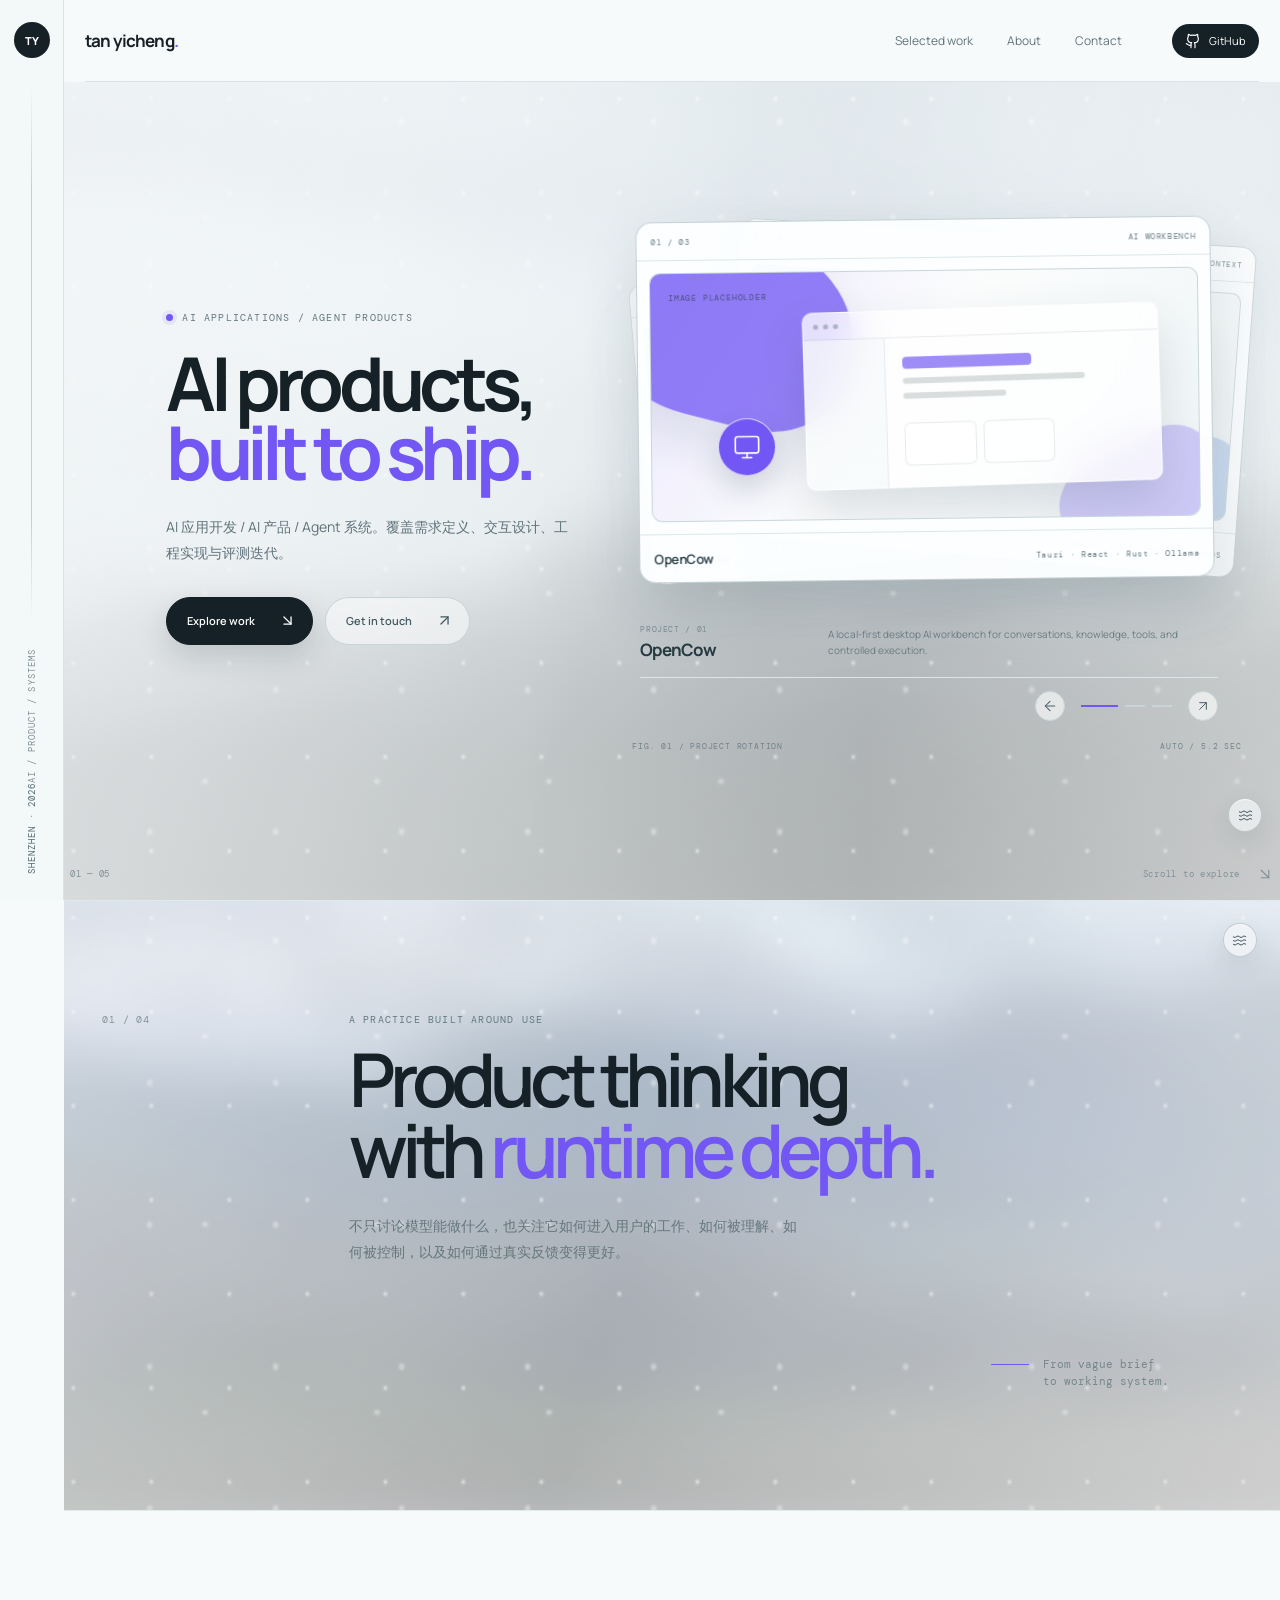
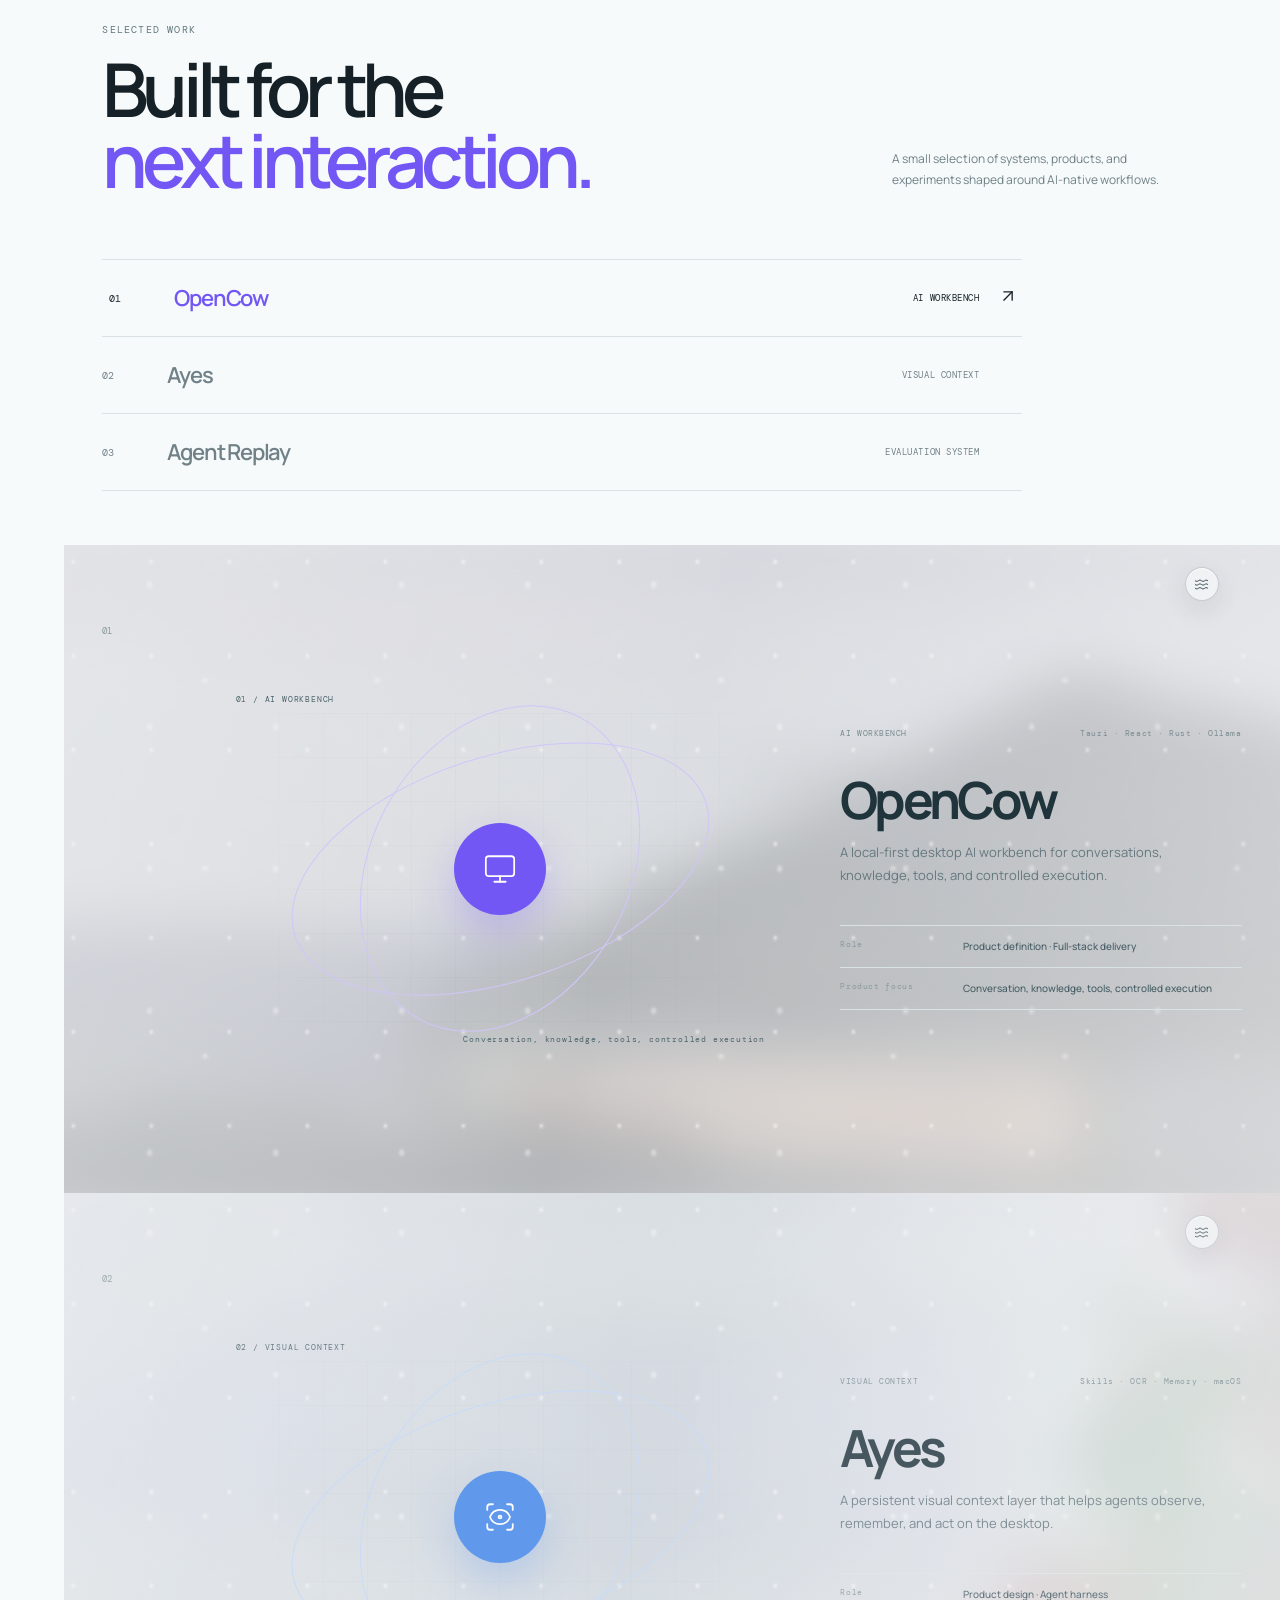
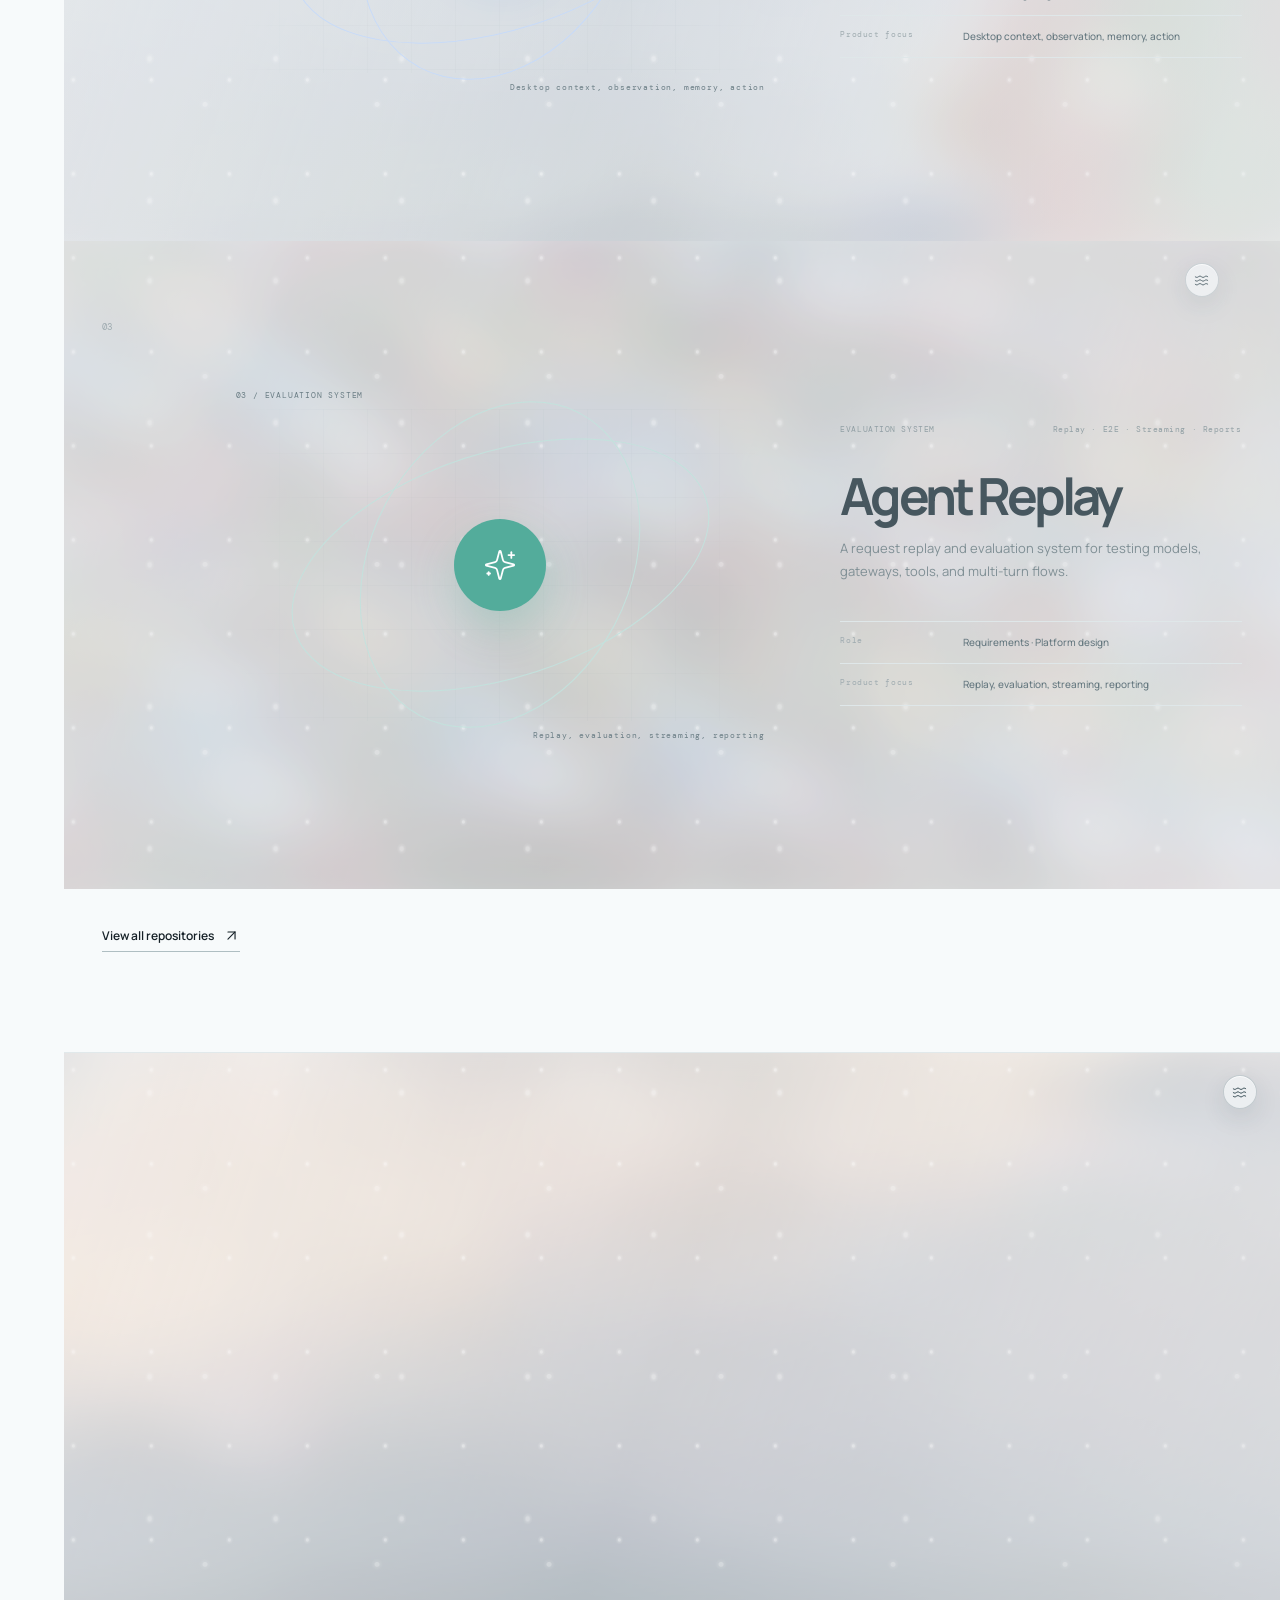
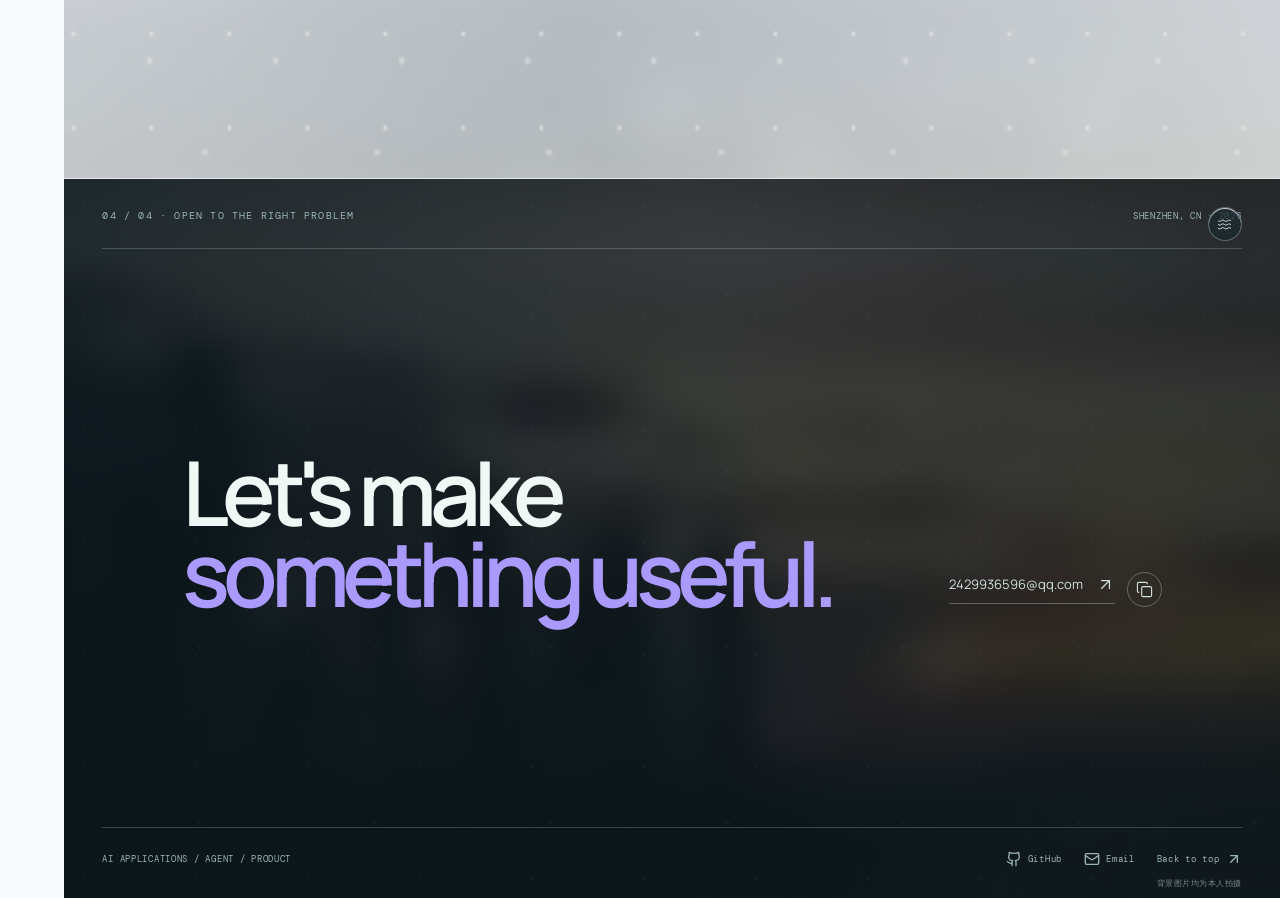
==== index.html @ 3af56044 "feat: add interactive photography scenes" ====
<!doctype html>
<html lang="zh-CN">
  <head>
    <meta charset="UTF-8" />
    <meta name="viewport" content="width=device-width, initial-scale=1.0" />
    <meta name="theme-color" content="#f6f9fb" />
    <meta
      name="description"
      content="谭懿铖的个人作品集，聚焦 AI 应用、Agent 产品与全栈落地。"
    />
    <link rel="icon" href="data:image/svg+xml,%3Csvg xmlns='http://www.w3.org/2000/svg' viewBox='0 0 64 64'%3E%3Crect width='64' height='64' rx='32' fill='%23152027'/%3E%3Ctext x='32' y='39' text-anchor='middle' font-family='Arial' font-size='22' font-weight='700' fill='white'%3ETY%3C/text%3E%3C/svg%3E" />
    <link rel="preload" as="image" href="/scenes/01-hero-preview.webp" type="image/webp" />
    <style>
      #preload-screen {
        position: fixed;
        z-index: 100;
        inset: 0;
        display: grid;
        place-items: center;
        overflow: hidden;
        color: #203139;
        background: #f7fafb;
        transition: opacity 520ms cubic-bezier(.32,.72,0,1), visibility 520ms;
      }
      #preload-screen.is-ready {
        opacity: 0;
        visibility: hidden;
        pointer-events: none;
      }
      .preload-mark {
        position: relative;
        z-index: 2;
        font: 600 12px -apple-system, BlinkMacSystemFont, "Segoe UI", sans-serif;
        letter-spacing: .08em;
      }
      .preload-mist {
        position: absolute;
        width: 140vw;
        height: 34vh;
        opacity: .58;
        filter: blur(28px);
        background: linear-gradient(90deg, transparent, #dfecef 38%, #e7e2f7 50%, #dfecef 62%, transparent);
        animation: preload-drift 1.4s cubic-bezier(.32,.72,0,1) infinite alternate;
      }
      @keyframes preload-drift {
        from { transform: translate3d(-12%, -10%, 0) rotate(-3deg); }
        to { transform: translate3d(12%, 10%, 0) rotate(3deg); }
      }
      @media (prefers-reduced-motion: reduce) {
        .preload-mist { animation: none; }
      }
    </style>
    <title>谭懿铖 · AI 应用 / Agent / Product</title>
    <script type="module" crossorigin src="/portfolio-assets/index-BPeFLNIw.js"></script>
    <link rel="stylesheet" crossorigin href="/portfolio-assets/index-C5Y8VvKB.css">
  </head>
  <body>
    <div id="preload-screen" aria-hidden="true">
      <div class="preload-mist"></div>
      <div class="preload-mark">TY / LOADING SCENE</div>
    </div>
    <div id="root"></div>
  </body>
</html>
---- portfolio-assets/index-C5Y8VvKB.css ----
:root{font-family:Manrope,-apple-system,BlinkMacSystemFont,Segoe UI,sans-serif;color:#152027;background:#f7fafb;font-synthesis:none;text-rendering:optimizeLegibility;--ink: #152027;--muted: #708087;--line: #d9e3e5;--accent: #7257f4;--cyan: #58c9d0;--rail: 64px;--max: 1880px}*{box-sizing:border-box}html{scroll-behavior:smooth}body{margin:0;min-width:320px;overflow-x:hidden;background:#f7fafb}button,a{font:inherit}a{color:inherit;text-decoration:none}button{border:0;cursor:pointer}@property --reveal-a{syntax: "<length>"; inherits: true; initial-value: 0px;}@property --reveal-b{syntax: "<length>"; inherits: true; initial-value: 0px;}@property --reveal-c{syntax: "<length>"; inherits: true; initial-value: 0px;}@property --wipe-angle-left{syntax: "<angle>"; inherits: true; initial-value: 0deg;}@property --wipe-angle-right{syntax: "<angle>"; inherits: true; initial-value: 0deg;}.scene-section{--pointer-x: 50%;--pointer-y: 50%;--reveal-a: 0px;--reveal-b: 0px;--reveal-c: 0px;--wipe-angle-left: 0deg;--wipe-angle-right: 0deg;position:relative;isolation:isolate}.scene-section.is-defogging{--reveal-a: clamp(220px, 22vw, 430px);--reveal-b: clamp(150px, 15vw, 300px);--reveal-c: clamp(92px, 10vw, 190px)}.scene-section>:not(.scene-backdrop):not(.scene-wiper-stage):not(.scene-wiper){z-index:2}.scene-backdrop{position:absolute;z-index:0;top:0;bottom:0;left:50%;width:calc(100vw - var(--rail));overflow:hidden;pointer-events:none;transform:translate(-50%);background:#eef3f4}.scene-photo{position:absolute;top:-2%;right:-2%;bottom:-2%;left:-2%;width:104%;height:104%;object-fit:cover;object-position:var(--scene-position)}.scene-photo-preview{opacity:.96;filter:blur(25px) saturate(.5) brightness(1.07);transform:scale(1.075);background:var(--scene-preview) var(--scene-position) / cover no-repeat}.scene-photo-clear.scene-wipe-mask{opacity:0;filter:saturate(.92) contrast(.98);transform:scale(1.018);mask-image:radial-gradient(ellipse var(--reveal-a) var(--reveal-b) at calc(var(--pointer-x) - 34px) calc(var(--pointer-y) + 11px),#000 0 38%,rgba(0,0,0,.82) 58%,transparent 100%),radial-gradient(ellipse var(--reveal-b) var(--reveal-c) at calc(var(--pointer-x) + 112px) calc(var(--pointer-y) - 42px),#000 0 29%,rgba(0,0,0,.68) 53%,transparent 100%),radial-gradient(ellipse var(--reveal-c) var(--reveal-b) at calc(var(--pointer-x) - 136px) calc(var(--pointer-y) + 56px),#000 0 24%,rgba(0,0,0,.56) 48%,transparent 100%),radial-gradient(ellipse var(--reveal-c) var(--reveal-c) at calc(var(--pointer-x) + 176px) calc(var(--pointer-y) + 82px),rgba(0,0,0,.72) 0 18%,transparent 78%);-webkit-mask-image:radial-gradient(ellipse var(--reveal-a) var(--reveal-b) at calc(var(--pointer-x) - 34px) calc(var(--pointer-y) + 11px),#000 0 38%,rgba(0,0,0,.82) 58%,transparent 100%),radial-gradient(ellipse var(--reveal-b) var(--reveal-c) at calc(var(--pointer-x) + 112px) calc(var(--pointer-y) - 42px),#000 0 29%,rgba(0,0,0,.68) 53%,transparent 100%),radial-gradient(ellipse var(--reveal-c) var(--reveal-b) at calc(var(--pointer-x) - 136px) calc(var(--pointer-y) + 56px),#000 0 24%,rgba(0,0,0,.56) 48%,transparent 100%),radial-gradient(ellipse var(--reveal-c) var(--reveal-c) at calc(var(--pointer-x) + 176px) calc(var(--pointer-y) + 82px),rgba(0,0,0,.72) 0 18%,transparent 78%);transition:opacity .7s cubic-bezier(.32,.72,0,1),--reveal-a 1.55s cubic-bezier(.32,.72,0,1),--reveal-b 1.7s cubic-bezier(.32,.72,0,1),--reveal-c 1.3s cubic-bezier(.32,.72,0,1)}.is-scene-loaded .scene-photo-clear{opacity:1}.is-wiping .scene-photo-clear.scene-wipe-mask{mask-image:conic-gradient(from 270deg at 49.5% 102%,#000 0deg var(--wipe-angle-left),transparent var(--wipe-angle-left) 360deg),conic-gradient(from 0deg at 50.5% 102%,#000 0deg var(--wipe-angle-right),transparent var(--wipe-angle-right) 360deg),radial-gradient(ellipse var(--reveal-a) var(--reveal-b) at calc(var(--pointer-x) - 34px) calc(var(--pointer-y) + 11px),#000 0 38%,transparent 100%);-webkit-mask-image:conic-gradient(from 270deg at 49.5% 102%,#000 0deg var(--wipe-angle-left),transparent var(--wipe-angle-left) 360deg),conic-gradient(from 0deg at 50.5% 102%,#000 0deg var(--wipe-angle-right),transparent var(--wipe-angle-right) 360deg),radial-gradient(ellipse var(--reveal-a) var(--reveal-b) at calc(var(--pointer-x) - 34px) calc(var(--pointer-y) + 11px),#000 0 38%,transparent 100%)}.scene-mist{position:absolute;top:0;right:0;bottom:0;left:0;opacity:.82;background:radial-gradient(ellipse at 12% 18%,rgba(255,255,255,.66) 0 1px,rgba(255,255,255,.24) 2px,transparent 4px),radial-gradient(ellipse at 68% 28%,rgba(255,255,255,.52) 0 1.5px,rgba(255,255,255,.18) 3px,transparent 5px),radial-gradient(ellipse at 82% 72%,rgba(255,255,255,.48) 0 2px,rgba(255,255,255,.14) 3px,transparent 6px),linear-gradient(108deg,#f7fafbc2,#e0ebee8c 48%,#f9fbfcc7);background-size:78px 94px,126px 142px,172px 188px,auto;transition:opacity 1.2s cubic-bezier(.32,.72,0,1)}.scene-legibility{position:absolute;top:0;right:0;bottom:0;left:0;opacity:.72;background:#f7fafb80;transition:opacity 1.1s cubic-bezier(.32,.72,0,1)}.scene-focus-hero .scene-legibility{background:linear-gradient(90deg,#f7fafbf5,#f7fafbd4 38%,#f7fafb7a 66%,#f7fafb94)}.scene-focus-right .scene-legibility{background:linear-gradient(90deg,#f7fafb8f,#f7fafb7a 46%,#f7fafbd1)}.scene-color .scene-legibility{background:#f7fafbad}.scene-warm .scene-legibility{background:#f7f8f9ab}.scene-dark:not(.contact-section) .scene-legibility{background:#f7fafbb5}.scene-loading-line{position:absolute;right:0;bottom:0;left:0;height:2px;opacity:.68;background:linear-gradient(90deg,transparent,rgba(114,87,244,.82),transparent);transform:translate(-100%);animation:scene-loading 1.7s cubic-bezier(.32,.72,0,1) infinite;transition:opacity .35s}.is-scene-loaded .scene-loading-line{opacity:0;animation-play-state:paused}@keyframes scene-loading{to{transform:translate(100%)}}.scene-wiper-stage{position:absolute;z-index:4;top:0;bottom:0;left:50%;width:calc(100vw - var(--rail));overflow:hidden;pointer-events:none;transform:translate(-50%)}.scene-wiper-blade{position:absolute;bottom:clamp(14px,3vh,34px);left:50%;width:min(48vw,920px);opacity:0;visibility:hidden;will-change:transform,opacity}.scene-wiper-blade img{display:block;width:100%;height:auto;pointer-events:none;filter:drop-shadow(0 8px 7px rgba(17,29,34,.28))}.scene-wiper-left{transform:translate(-100%);transform-origin:98.5% 50%}.scene-wiper-right{transform-origin:1.5% 50%}.scene-wiper-right img{transform:scaleX(-1)}.scene-wiper{position:absolute;z-index:5;right:clamp(14px,1.8vw,30px);bottom:clamp(14px,1.8vw,28px);display:grid;place-items:center;width:34px;height:34px;padding:0;color:#31474f;border:1px solid rgba(102,125,132,.32);border-radius:50%;background:#f7fafbad;box-shadow:inset 0 1px #ffffffbd,0 9px 24px #243b431a;-webkit-backdrop-filter:blur(15px);backdrop-filter:blur(15px);transition:color .28s cubic-bezier(.32,.72,0,1),background .28s cubic-bezier(.32,.72,0,1),transform .28s cubic-bezier(.32,.72,0,1),opacity .28s}.scene-wiper:hover{color:#fff;background:#203139;transform:translateY(-2px)}.scene-wiper:active{transform:translateY(0) scale(.96)}.scene-wiper:focus-visible{outline:2px solid var(--accent);outline-offset:3px}.scene-wiper:disabled{cursor:default;opacity:.48}.scene-wiper:disabled:hover{color:#31474f;background:#f7fafbad;transform:none}.is-cleared{--reveal-a: 120vw;--reveal-b: 120vw;--reveal-c: 120vw}.is-cleared .scene-photo-preview{opacity:0}.is-cleared .scene-photo-clear{opacity:1;mask-image:none;-webkit-mask-image:none}.is-cleared .scene-mist{opacity:0}.is-cleared .scene-legibility{opacity:.44}.hero-section.is-cleared .scene-legibility{opacity:.59}.project-detail.is-cleared .scene-legibility{opacity:.54}.hero-section .scene-wiper{right:18px;bottom:68px}.statement-section .scene-wiper,.project-detail .scene-wiper,.capabilities-section .scene-wiper{top:22px;bottom:auto}.site-shell{position:relative;z-index:1;min-height:100vh;padding-left:var(--rail)}.side-rail{position:fixed;z-index:20;inset:0 auto 0 0;width:var(--rail);display:flex;align-items:center;flex-direction:column;padding:22px 0 26px;color:#284149;border-right:1px solid rgba(205,219,222,.75);background:#f1f7f8b8;-webkit-backdrop-filter:blur(24px);backdrop-filter:blur(24px)}.monogram{display:grid;place-items:center;width:36px;height:36px;color:#fff;font-size:11px;font-weight:800;border-radius:50%;background:var(--ink)}.rail-line{width:1px;flex:1;margin:28px 0;background:linear-gradient(to bottom,transparent,#bed0d3 20%,#bed0d3 80%,transparent)}.rail-label,.rail-bottom{font-family:DM Mono,monospace;font-size:9px;letter-spacing:.12em;writing-mode:vertical-rl;transform:rotate(180deg);color:#819196}.rail-bottom{color:#526a72}.top-nav{position:relative;z-index:2;width:min(calc(100% - 42px),var(--max));height:82px;margin:0 auto;display:flex;align-items:center;justify-content:space-between;gap:24px;border-bottom:1px solid var(--line)}.wordmark{font-size:17px;font-weight:700;letter-spacing:-.05em}.wordmark span{color:var(--accent)}.nav-links{display:flex;align-items:center;gap:34px;margin-left:auto;margin-right:26px;font-size:12px;color:#62747b}.nav-links a{transition:color .2s ease}.nav-links a:hover{color:var(--ink)}.nav-actions{display:flex;align-items:center;gap:14px}.nav-github{display:inline-flex;align-items:center;gap:8px;padding:9px 13px;color:#fff;font-size:11px;border-radius:999px;background:var(--ink);transition:transform .2s ease,background .2s ease}.nav-github:hover{transform:translateY(-2px);background:#25424b}.menu-toggle{display:none;place-items:center;width:36px;height:36px;color:var(--ink);background:transparent}.section-pad{width:100%;max-width:none;margin:0 auto;padding-right:clamp(21px,3vw,58px);padding-left:clamp(21px,3vw,58px)}.hero-section{position:relative;min-height:calc(100dvh - 82px);display:grid;grid-template-columns:minmax(0,.88fr) minmax(520px,1.12fr);align-items:center;gap:clamp(34px,4vw,78px);padding-top:42px;padding-bottom:68px}.hero-copy{padding-left:clamp(20px,5vw,92px)}.eyebrow,.section-kicker{display:flex;align-items:center;gap:9px;margin:0;color:#63787f;font:10px DM Mono,monospace;letter-spacing:.12em}.eyebrow span{display:block;width:7px;height:7px;border-radius:50%;background:var(--accent);box-shadow:0 0 0 4px #7257f41a}h1,h2,h3,p{margin-top:0}.hero-copy h1{max-width:760px;margin:25px 0 28px;color:var(--ink);font-size:clamp(54px,5.8vw,98px);line-height:.92;letter-spacing:-.078em;font-weight:700}h1 em,h2 em{color:var(--accent);font-style:normal}.hero-description{max-width:480px;color:#60737b;font-size:14px;line-height:1.85}.hero-actions{display:flex;align-items:center;flex-wrap:wrap;gap:12px;margin-top:31px}.button{display:inline-flex;align-items:center;justify-content:center;gap:24px;min-height:48px;padding:0 16px 0 20px;white-space:nowrap;font-size:11px;font-weight:600;border-radius:999px;transition:transform .2s ease,box-shadow .2s ease,background .2s ease,border-color .2s ease}.button:hover{transform:translateY(-2px)}.button:active{transform:translateY(0) scale(.98)}.button-dark{color:#fff;border:1px solid var(--ink);background:var(--ink);box-shadow:0 12px 30px #15202726}.button-dark:hover{background:#28444d;border-color:#28444d;box-shadow:0 16px 32px #15202733}.button-quiet{color:#435a63;border:1px solid #c6d4d7;background:#ffffff85;-webkit-backdrop-filter:blur(12px);backdrop-filter:blur(12px)}.button-quiet:hover{border-color:#aebfc3;background:#fff;box-shadow:0 10px 24px #314f5817}.hero-art{position:relative;min-height:556px;display:flex;align-items:center;padding:20px 0 47px}.hero-project-carousel{width:100%}.carousel-stage{position:relative;height:392px;perspective:1400px;transform-style:preserve-3d}.carousel-card{--card-accent: #7257f4;--card-soft: #e9e5ff;position:absolute;top:11px;right:26px;bottom:20px;left:8px;display:grid;grid-template-rows:38px 1fr 48px;overflow:hidden;border:1px solid rgba(190,205,209,.9);border-radius:16px;background:#fcfefff7;box-shadow:0 28px 60px #2b464f1f;transform-origin:50% 108%;backface-visibility:hidden;transition:transform .92s cubic-bezier(.22,.72,.22,1),opacity .58s ease,filter .58s ease,box-shadow .58s ease}.carousel-card.violet{--card-accent: #7257f4;--card-soft: #e8e3ff}.carousel-card.blue{--card-accent: #3f83e8;--card-soft: #dcecff}.carousel-card.mint{--card-accent: #2f9c86;--card-soft: #d8f0e9}.carousel-card.is-current{z-index:3;opacity:1;filter:none;transform:translateZ(0) rotate(-.7deg) rotateY(0) scale(1)}.carousel-card.is-next{z-index:2;opacity:.82;filter:saturate(.82);transform:translate3d(43px,-17px,-80px) rotate(4.2deg) rotateY(-7deg) scale(.95)}.carousel-card.is-back{z-index:1;opacity:.58;filter:saturate(.58);transform:translate3d(-38px,-5px,-145px) rotate(-5deg) rotateY(8deg) scale(.9)}.carousel-card-top,.carousel-card-bottom{display:flex;align-items:center;justify-content:space-between;gap:16px;padding:0 14px;color:#667a81;font:8px DM Mono,monospace;letter-spacing:.08em}.carousel-card-top{border-bottom:1px solid #dde6e8}.carousel-card-bottom{color:#5f747b;border-top:1px solid #dde6e8}.carousel-card-bottom strong{color:#233840;font:600 13px Manrope,sans-serif;letter-spacing:-.035em}.carousel-media{position:relative;overflow:hidden;margin:12px;border:1px solid rgba(190,205,209,.78);border-radius:11px;background:#f2f6f7}.media-haze{position:absolute;top:0;right:0;bottom:0;left:0;opacity:.8;background:linear-gradient(125deg,var(--card-soft),rgba(255,255,255,.88) 46%,#eef5f6)}.media-shape{position:absolute;z-index:1;border:1px solid rgba(255,255,255,.7);background:var(--card-accent);opacity:.76;box-shadow:0 22px 48px #2d445824}.media-shape-one{width:46%;height:78%;top:-18%;left:-9%;border-radius:20% 48% 34% 42%;transform:rotate(15deg)}.media-shape-two{width:30%;height:46%;right:-4%;bottom:-15%;border-radius:44% 28% 48% 34%;opacity:.28;transform:rotate(-22deg)}.media-window{position:absolute;z-index:2;top:15%;right:7%;bottom:13%;width:65%;overflow:hidden;border:1px solid rgba(255,255,255,.94);border-radius:10px;background:#ffffffc2;box-shadow:0 22px 46px #30475829;-webkit-backdrop-filter:blur(18px);backdrop-filter:blur(18px);transform:rotate(-1.2deg)}.media-window-bar{height:27px;display:flex;align-items:center;gap:5px;padding:0 10px;border-bottom:1px solid rgba(124,147,154,.18)}.media-window-bar i{width:5px;height:5px;border-radius:50%;background:#4b5e6661}.media-window-body{height:calc(100% - 27px);display:grid;grid-template-columns:23% 1fr}.media-sidebar{border-right:1px solid rgba(124,147,154,.16);background:#f5f9fa94}.media-content{padding:19px 17px}.media-title-line,.media-copy-line{height:6px;margin-bottom:9px;border-radius:4px;background:#32474f2e}.media-title-line{width:54%;height:12px;background:var(--card-accent);opacity:.68}.media-copy-line{width:76%}.media-copy-line.short{width:43%}.media-actions{display:flex;gap:7px;margin-top:24px}.media-actions i{width:30%;height:43px;border:1px solid rgba(118,141,148,.18);border-radius:6px;background:#ffffffb8}.media-icon{position:absolute;z-index:3;left:12%;bottom:18%;display:grid;place-items:center;width:58px;height:58px;color:#fff;border:1px solid rgba(255,255,255,.72);border-radius:50%;background:var(--card-accent);box-shadow:0 15px 30px #2339462b}.media-placeholder{position:absolute;z-index:3;top:19px;left:18px;color:#22343c9e;font:8px DM Mono,monospace;letter-spacing:.1em}.carousel-caption{min-height:71px;display:grid;grid-template-columns:minmax(130px,.42fr) 1fr;gap:24px;align-items:center;margin:7px 24px 0 8px;padding:10px 0;border-bottom:1px solid #dce5e7}.carousel-caption>div{display:grid;gap:4px}.carousel-caption span{color:#7c8d92;font:8px DM Mono,monospace;letter-spacing:.08em}.carousel-caption strong{color:#243940;font-size:17px;letter-spacing:-.05em}.carousel-caption p{max-width:410px;margin:0;color:#6b7d83;font-size:10px;line-height:1.6}.carousel-controls{display:flex;align-items:center;justify-content:flex-end;gap:11px;margin:13px 24px 0 8px}.carousel-controls>button{display:grid;place-items:center;width:30px;height:30px;color:#465d65;border:1px solid #cad7da;border-radius:50%;background:#ffffff9e;transition:color .2s ease,border-color .2s ease,transform .2s ease,background .2s ease}.carousel-controls>button:hover{color:#fff;border-color:var(--ink);background:var(--ink);transform:translateY(-1px)}.rotate-left{transform:rotate(-135deg)}.carousel-dots{display:flex;align-items:center;gap:7px;padding:0 5px}.carousel-dots button{width:20px;height:2px;padding:0;background:#c9d4d7;transition:width .35s ease,background .35s ease}.carousel-dots button.is-active{width:37px;background:var(--accent)}.art-caption{position:absolute;z-index:3;right:0;bottom:17px;left:0;display:flex;justify-content:space-between;color:#718389;font:8px DM Mono,monospace;letter-spacing:.1em}.hero-footer{position:absolute;right:0;bottom:17px;left:0;display:flex;align-items:center;gap:16px;padding:0 6px;color:#819197;font:9px DM Mono,monospace;letter-spacing:.08em}.hero-footer span:nth-child(2){margin-left:auto}.statement-section,.projects-section,.capabilities-section,.contact-section{border-top:1px solid rgba(217,227,229,.72)}.statement-section{position:relative;display:grid;grid-template-columns:19% 1fr 22%;gap:30px;min-height:610px;padding-top:112px;padding-bottom:110px}.section-index{color:#829399;font:10px DM Mono,monospace;letter-spacing:.08em}.statement-content{max-width:750px}.statement-content h2,.section-heading h2,.contact-content h2{margin:18px 0 28px;font-size:clamp(42px,5.8vw,88px);line-height:.95;letter-spacing:-.08em;font-weight:600}.statement-content h2 span,.section-heading h2 span{color:var(--accent)}.statement-body{max-width:460px;color:#65777d;font-size:14px;line-height:1.85}.statement-side{align-self:end;display:flex;align-items:flex-start;gap:14px;padding-bottom:9px;color:#76878c;font:11px DM Mono,monospace;line-height:1.6}.side-rule{width:38px;margin-top:8px;border-top:1px solid var(--accent)}.projects-section{padding-top:112px;padding-bottom:100px}.section-heading{display:flex;justify-content:space-between;gap:40px;margin-bottom:64px}.section-heading h2{margin-bottom:0}.section-aside{max-width:270px;align-self:flex-end;margin:0 7% 5px 0;color:#6e8086;font-size:12px;line-height:1.75}.project-stage{max-width:920px;margin-bottom:54px}.project-list{border-top:1px solid var(--line)}.project-row{width:100%;display:grid;grid-template-columns:52px 1fr 160px 24px;gap:13px;align-items:center;padding:23px 6px 23px 0;color:#718188;text-align:left;border-bottom:1px solid var(--line);background:transparent;transition:color .2s ease,padding .25s ease}.project-row:hover,.project-row.is-active{color:var(--ink);padding-left:7px}.project-row.is-active .project-name{color:var(--accent)}.project-number,.project-type{font:10px DM Mono,monospace}.project-name{font-size:22px;font-weight:600;letter-spacing:-.055em}.project-type{justify-self:end;font-size:9px;letter-spacing:.06em}.project-arrow{justify-self:end;opacity:0;transition:opacity .2s ease,transform .2s ease}.project-row:hover .project-arrow,.project-row.is-active .project-arrow{opacity:1;transform:translate(2px,-2px)}.project-detail-stack{margin-top:20px}.project-detail{min-height:clamp(620px,72dvh,820px);display:grid;grid-template-columns:58px minmax(520px,1.18fr) minmax(360px,.82fr);gap:clamp(30px,4vw,86px);align-items:center;padding:72px 0;scroll-margin-top:76px;opacity:.82;transition:opacity .35s ease}.project-detail.is-active{opacity:1}.project-detail-index{align-self:start;padding-top:8px;color:#8a999e;font:9px DM Mono,monospace}.detail-visual{--detail-accent: #7257f4;position:relative;min-height:390px;display:flex;align-items:center;justify-content:center;overflow:hidden;background:transparent}.detail-visual.violet{--detail-accent: #7257f4;--detail-soft: #e8e3ff}.detail-visual.blue{--detail-accent: #3f83e8;--detail-soft: #dcecff}.detail-visual.mint{--detail-accent: #2f9c86;--detail-soft: #d8f0e9}.detail-visual-grid{position:absolute;top:10%;right:4%;bottom:10%;left:4%;opacity:.27;background-image:linear-gradient(rgba(90,111,116,.12) 1px,transparent 1px),linear-gradient(90deg,rgba(90,111,116,.12) 1px,transparent 1px);background-size:44px 44px;-webkit-mask-image:linear-gradient(90deg,transparent,black 18%,black 82%,transparent);mask-image:linear-gradient(90deg,transparent,black 18%,black 82%,transparent)}.detail-visual-orbit{position:absolute;border:1px solid color-mix(in srgb,var(--detail-accent) 34%,white);border-radius:50%;transform:rotate(-18deg)}.orbit-a{width:75%;height:58%}.orbit-b{width:45%;height:88%;transform:rotate(28deg)}.detail-visual-signal{position:relative;z-index:2;display:grid;place-items:center;width:92px;height:92px;color:#fff;border-radius:50%;background:var(--detail-accent);box-shadow:0 18px 42px color-mix(in srgb,var(--detail-accent) 28%,transparent)}.detail-visual-label,.detail-visual-caption{position:absolute;z-index:2;color:#4c636b;font:8px DM Mono,monospace;letter-spacing:.1em}.detail-visual-label{top:20px;left:24px}.detail-visual-caption{right:24px;bottom:20px;max-width:55%;text-align:right}.detail-copy{max-width:430px}.detail-copy-meta{display:flex;justify-content:space-between;gap:16px;color:#7b8c91;font:8px DM Mono,monospace;letter-spacing:.07em}.detail-copy h3{margin:38px 0 19px;color:#20343c;font-size:clamp(42px,4vw,68px);line-height:.9;letter-spacing:-.075em}.detail-copy>p{max-width:390px;color:#65787e;font-size:13px;line-height:1.75}.detail-facts{margin-top:38px;border-top:1px solid var(--line)}.detail-facts div{display:grid;grid-template-columns:105px 1fr;gap:18px;padding:13px 0;border-bottom:1px solid var(--line)}.detail-facts span{color:#8a999e;font:8px DM Mono,monospace;letter-spacing:.08em}.detail-facts strong{color:#465d65;font-size:10px;font-weight:500;line-height:1.5}.text-link{display:inline-flex;align-items:center;gap:9px;margin-top:38px;color:var(--ink);font-size:12px;font-weight:600;border-bottom:1px solid #afbec2;padding-bottom:7px}.capabilities-section{padding-top:112px;padding-bottom:120px}.capabilities-heading{margin-bottom:68px}.capability-grid{display:grid;grid-template-columns:repeat(3,1fr)}.capability{min-height:240px;padding:22px 34px 20px 0}.capability+.capability{padding-left:32px}.capability-top{display:flex;justify-content:space-between;color:var(--accent);font:10px DM Mono,monospace}.capability h3{margin:56px 0 14px;font-size:23px;letter-spacing:-.06em}.capability p{max-width:290px;margin:0;color:#708087;font-size:12px;line-height:1.75}.contact-section{width:100%;max-width:none;min-height:min(720px,100dvh);display:flex;flex-direction:column;justify-content:space-between;padding:30px clamp(21px,3vw,58px) 31px;background:transparent;color:#fff}.contact-section .scene-photo-preview{filter:blur(17px) saturate(.72) brightness(.54)}.contact-section .scene-photo-clear{filter:saturate(.9) brightness(.68) contrast(1.05)}.contact-section .scene-legibility{opacity:.88;background:linear-gradient(90deg,#0a191fd1,#0e1f26a3 52%,#0d1b21b8)}.contact-section.is-cleared .scene-legibility{opacity:.54}.contact-section .scene-mist{opacity:.34;background:radial-gradient(circle at 18% 24%,rgba(255,255,255,.22) 0 1px,transparent 2px),radial-gradient(circle at 77% 66%,rgba(255,255,255,.18) 0 1.5px,transparent 3px),linear-gradient(108deg,#1c30379e,#16272e3d,#1e2f3585);background-size:112px 112px,176px 176px,auto}.contact-section .scene-wiper{top:28px;right:clamp(20px,3vw,58px);bottom:auto;color:#d7e5e5;border-color:#d7e5e557;background:#11252c85}.contact-section .scene-wiper:hover{color:#172930;background:#eef7f5}.contact-section .section-kicker,.contact-location{color:#9bb5b7}.contact-top,.contact-footer{width:min(100%,var(--max));margin:0 auto;display:flex;justify-content:space-between;align-items:center;gap:20px}.contact-top{padding-bottom:26px;border-bottom:1px solid rgba(203,232,229,.22)}.contact-location,.contact-footer{font:9px DM Mono,monospace;letter-spacing:.08em}.contact-content{width:min(100%,var(--max));margin:0 auto;display:flex;align-items:flex-end;justify-content:space-between;gap:30px;padding:70px 7% 80px}.contact-content h2{margin:0;color:#f0f8f6;font-size:clamp(50px,7vw,110px);line-height:.9}.contact-content h2 em{color:#a99afb}.contact-actions{display:flex;align-items:center;gap:12px;padding-bottom:7px}.contact-email{display:inline-flex;align-items:center;gap:13px;color:#d0e0df;font-size:13px;border-bottom:1px solid rgba(208,224,223,.35);padding-bottom:9px}.copy-button{display:grid;place-items:center;width:35px;height:35px;color:#d0e0df;border:1px solid rgba(208,224,223,.35);border-radius:50%;background:transparent}.contact-footer{padding-top:23px;border-top:1px solid rgba(203,232,229,.22);color:#9bb5b7}.contact-footer div{display:flex;gap:22px}.contact-footer a{display:inline-flex;align-items:center;gap:6px;transition:color .2s ease}.contact-footer a:hover{color:#fff}.photography-credit{position:absolute;z-index:3;right:clamp(20px,3vw,58px);bottom:9px;color:#d2e2e28f;font:8px DM Mono,monospace;letter-spacing:.06em}@media(max-width:1050px){:root{--rail: 58px}.section-pad{width:100%;padding-right:30px;padding-left:30px}.hero-section{grid-template-columns:1fr;padding-top:62px}.hero-copy{padding-left:0}.hero-art{min-height:540px}.statement-section{grid-template-columns:13% 1fr 20%}.project-detail{min-height:660px;grid-template-columns:42px minmax(330px,1fr) minmax(250px,.88fr)}}@media(max-width:700px){:root{--rail: 0px}.site-shell{padding-left:0}.side-rail{display:none}.top-nav{width:calc(100% - 36px);height:70px}.nav-links{position:fixed;z-index:15;inset:70px 0 auto;display:none;flex-direction:column;align-items:flex-start;gap:22px;margin:0;padding:26px 18px 31px;border-bottom:1px solid var(--line);background:#f7fafbf2;-webkit-backdrop-filter:blur(24px);backdrop-filter:blur(24px)}.nav-links.is-open{display:flex}.nav-github{padding:9px}.nav-github span{display:none}.menu-toggle{display:grid}.section-pad{width:100%;padding-right:18px;padding-left:18px}.hero-section{min-height:auto;padding-top:60px;padding-bottom:84px}.hero-copy h1{font-size:clamp(48px,14vw,76px)}.hero-description{font-size:13px}.hero-art{min-height:480px;padding-top:38px}.carousel-stage{height:270px}.carousel-card{top:8px;right:12px;bottom:16px;left:2px;grid-template-rows:31px 1fr 38px;border-radius:13px}.carousel-card.is-next{transform:translate3d(25px,-12px,-60px) rotate(4deg) rotateY(-6deg) scale(.94)}.carousel-card.is-back{transform:translate3d(-22px,-4px,-110px) rotate(-5deg) rotateY(7deg) scale(.88)}.carousel-card-top,.carousel-card-bottom{padding:0 10px;font-size:6px}.carousel-card-bottom strong{font-size:10px}.carousel-media{margin:8px;border-radius:9px}.media-window{top:15%;right:7%;bottom:13%;width:65%}.media-icon{width:40px;height:40px;left:10%;bottom:15%}.media-icon svg{width:19px;height:19px}.media-placeholder{top:12px;left:12px;font-size:6px}.media-content{padding:11px 10px}.media-window-bar{height:18px;padding:0 7px}.media-window-bar i{width:3px;height:3px}.media-window-body{height:calc(100% - 18px)}.media-title-line{height:8px;margin-bottom:6px}.media-copy-line{height:4px;margin-bottom:6px}.media-actions{gap:4px;margin-top:13px}.media-actions i{height:24px}.carousel-caption{min-height:75px;grid-template-columns:1fr;gap:5px;margin:8px 12px 0 2px;padding:10px 0}.carousel-caption strong{font-size:16px}.carousel-caption p{font-size:10px}.carousel-controls{margin-right:12px}.art-caption{font-size:6px}.hero-footer{bottom:13px}.statement-section{display:block;min-height:0;padding-top:76px;padding-bottom:80px}.statement-content{margin:74px 0 0}.statement-content h2,.section-heading h2{font-size:clamp(48px,14vw,76px)}.statement-side{margin-top:58px}.projects-section,.capabilities-section{padding-top:78px;padding-bottom:80px}.section-heading{display:block;margin-bottom:42px}.section-aside{margin:30px 0 0}.project-row{grid-template-columns:36px 1fr 24px;padding:19px 0}.project-type{display:none}.project-name{font-size:21px}.project-stage{margin-bottom:40px}.project-detail{display:block;min-height:0;padding:40px 0 48px}.project-detail-index{margin-bottom:18px}.detail-visual{min-height:275px}.detail-copy{max-width:none;padding-top:34px}.detail-copy-meta{font-size:7px}.detail-copy h3{margin:27px 0 15px;font-size:52px}.detail-copy>p{font-size:12px}.detail-facts{margin-top:28px}.detail-facts div{grid-template-columns:86px 1fr;gap:12px}.capability-grid{display:block}.capability,.capability+.capability{min-height:0;padding:22px 0 28px;border-left:0}.capability h3{margin-top:40px}.contact-section{min-height:620px;padding:22px 18px 24px}.contact-top,.contact-footer{align-items:flex-start;flex-direction:column}.contact-content{display:block;padding:48px 0}.contact-content h2{font-size:clamp(54px,15vw,88px)}.contact-actions{margin-top:52px}.contact-footer div{flex-wrap:wrap;gap:14px 20px}}@font-face{font-family:Manrope;font-style:normal;font-display:swap;font-weight:400;src:url(/portfolio-assets/manrope-latin-400-normal-PaqtzbVb.woff2) format("woff2"),url(/portfolio-assets/manrope-latin-400-normal-8tf8FM3T.woff) format("woff")}@font-face{font-family:Manrope;font-style:normal;font-display:swap;font-weight:500;src:url(/portfolio-assets/manrope-latin-500-normal-BYYD-dBL.woff2) format("woff2"),url(/portfolio-assets/manrope-latin-500-normal-DMZssgOp.woff) format("woff")}@font-face{font-family:Manrope;font-style:normal;font-display:swap;font-weight:600;src:url(/portfolio-assets/manrope-latin-600-normal-4f0koTD-.woff2) format("woff2"),url(/portfolio-assets/manrope-latin-600-normal-BqgrALkZ.woff) format("woff")}@font-face{font-family:Manrope;font-style:normal;font-display:swap;font-weight:700;src:url(/portfolio-assets/manrope-latin-700-normal-BZp_XxE4.woff2) format("woff2"),url(/portfolio-assets/manrope-latin-700-normal-DGRFkw-m.woff) format("woff")}@font-face{font-family:Manrope;font-style:normal;font-display:swap;font-weight:800;src:url(/portfolio-assets/manrope-latin-800-normal-BfWYOv1c.woff2) format("woff2"),url(/portfolio-assets/manrope-latin-800-normal-uHUdIJgA.woff) format("woff")}@font-face{font-family:DM Mono;font-style:normal;font-display:swap;font-weight:400;src:url(/portfolio-assets/dm-mono-latin-400-normal-4GdczIuU.woff2) format("woff2"),url(/portfolio-assets/dm-mono-latin-400-normal--0xN8mdc.woff) format("woff")}
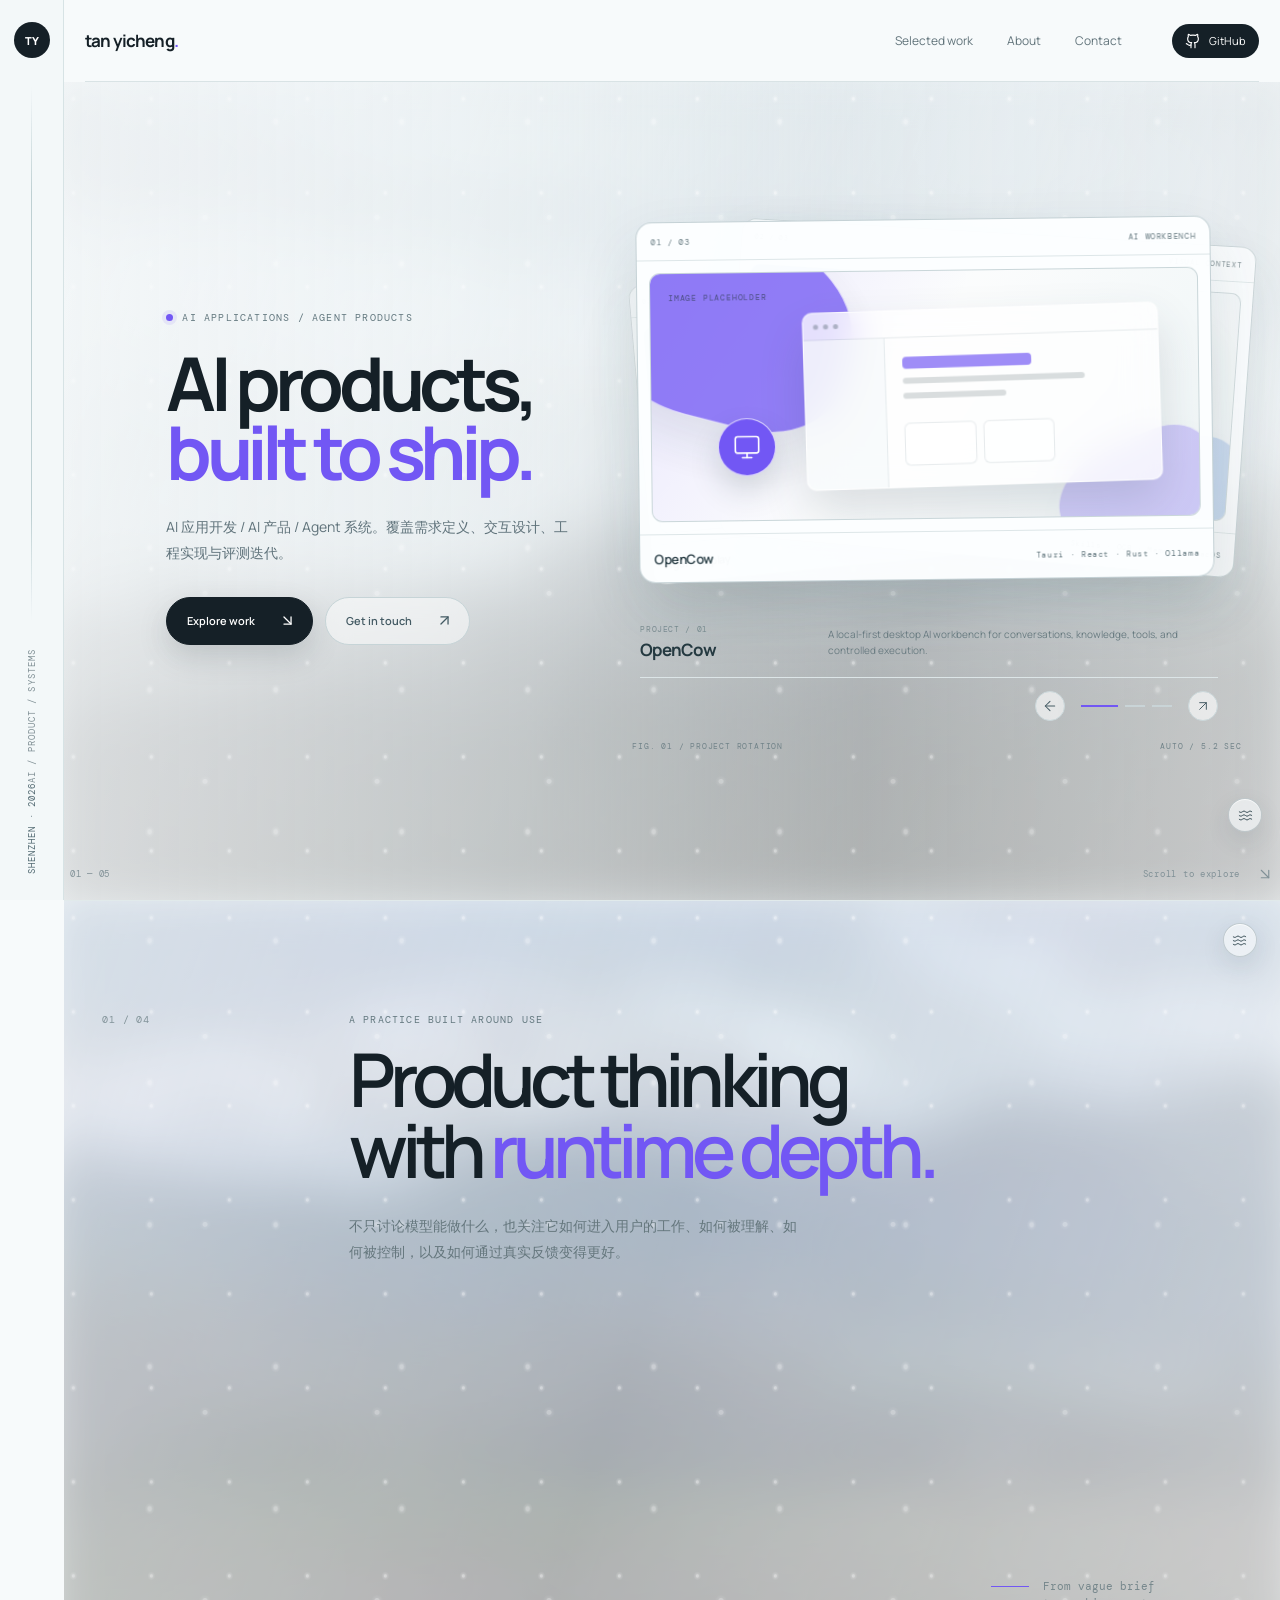
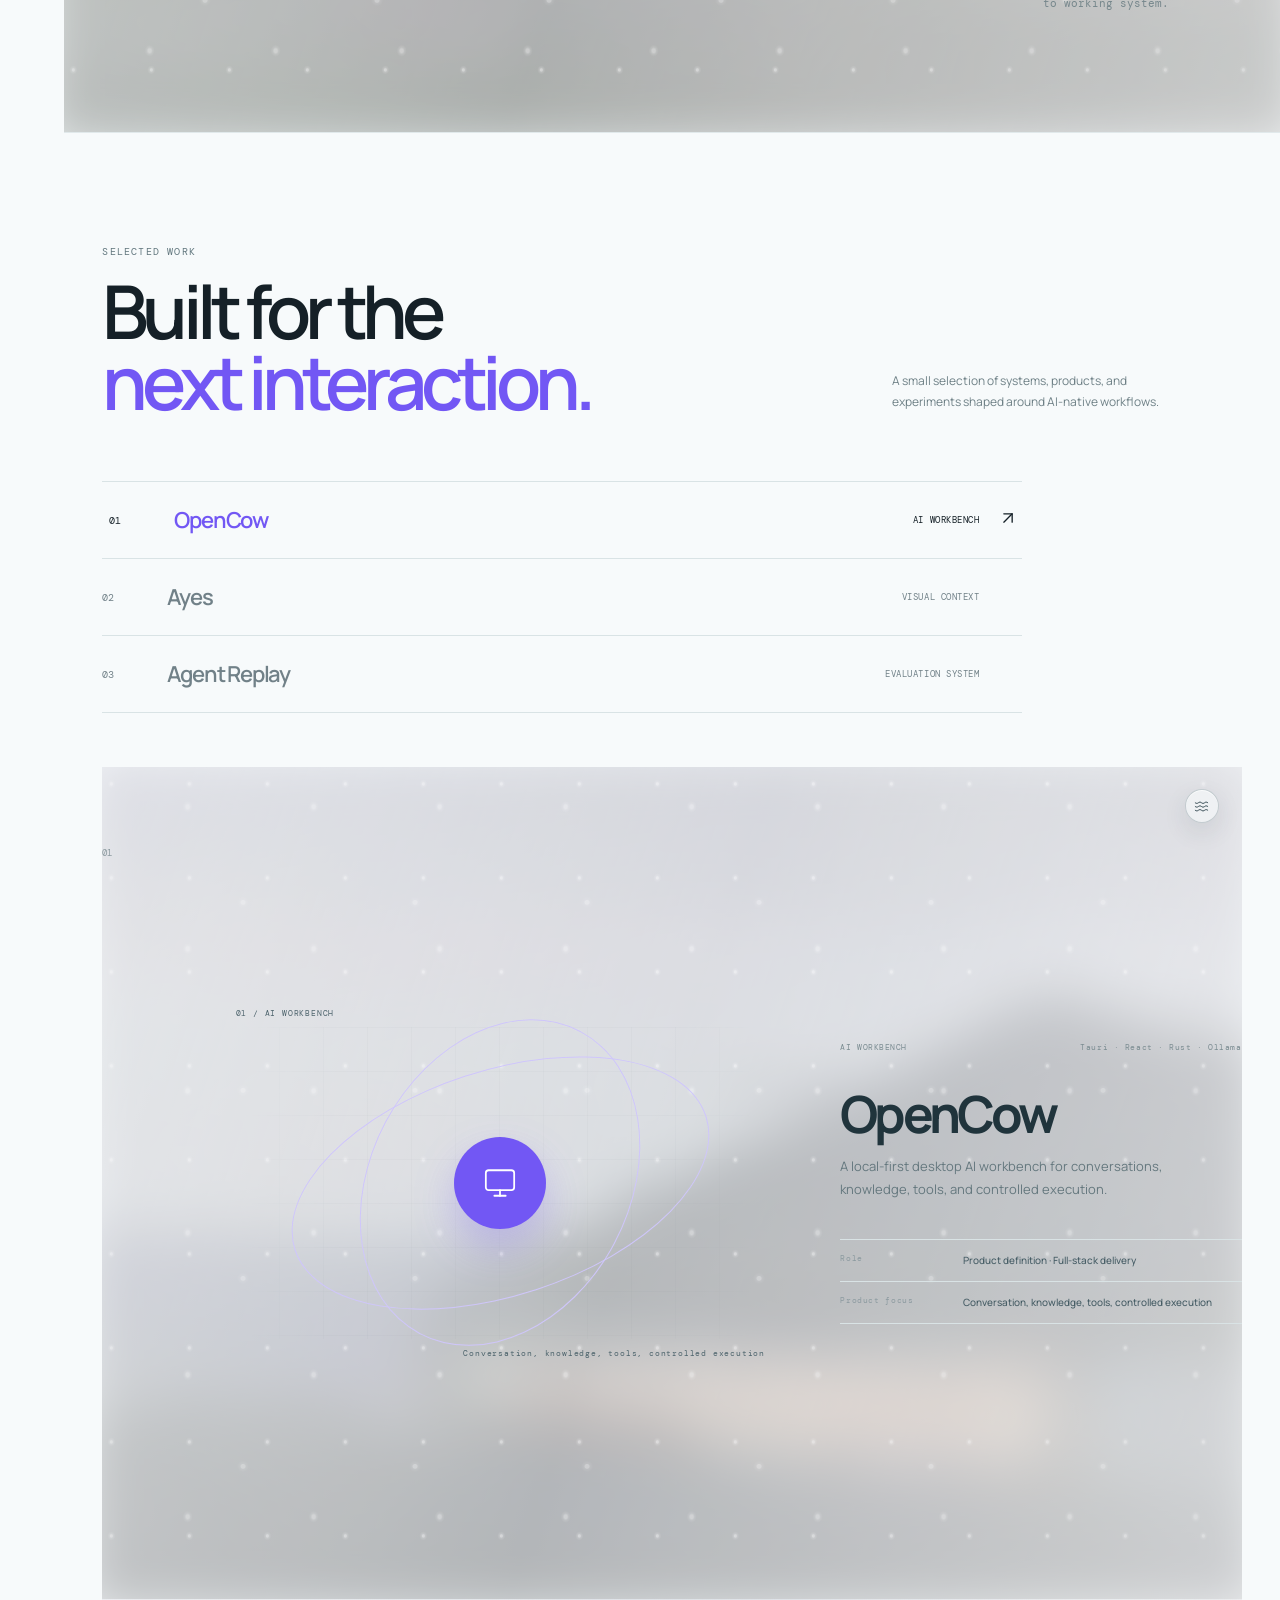
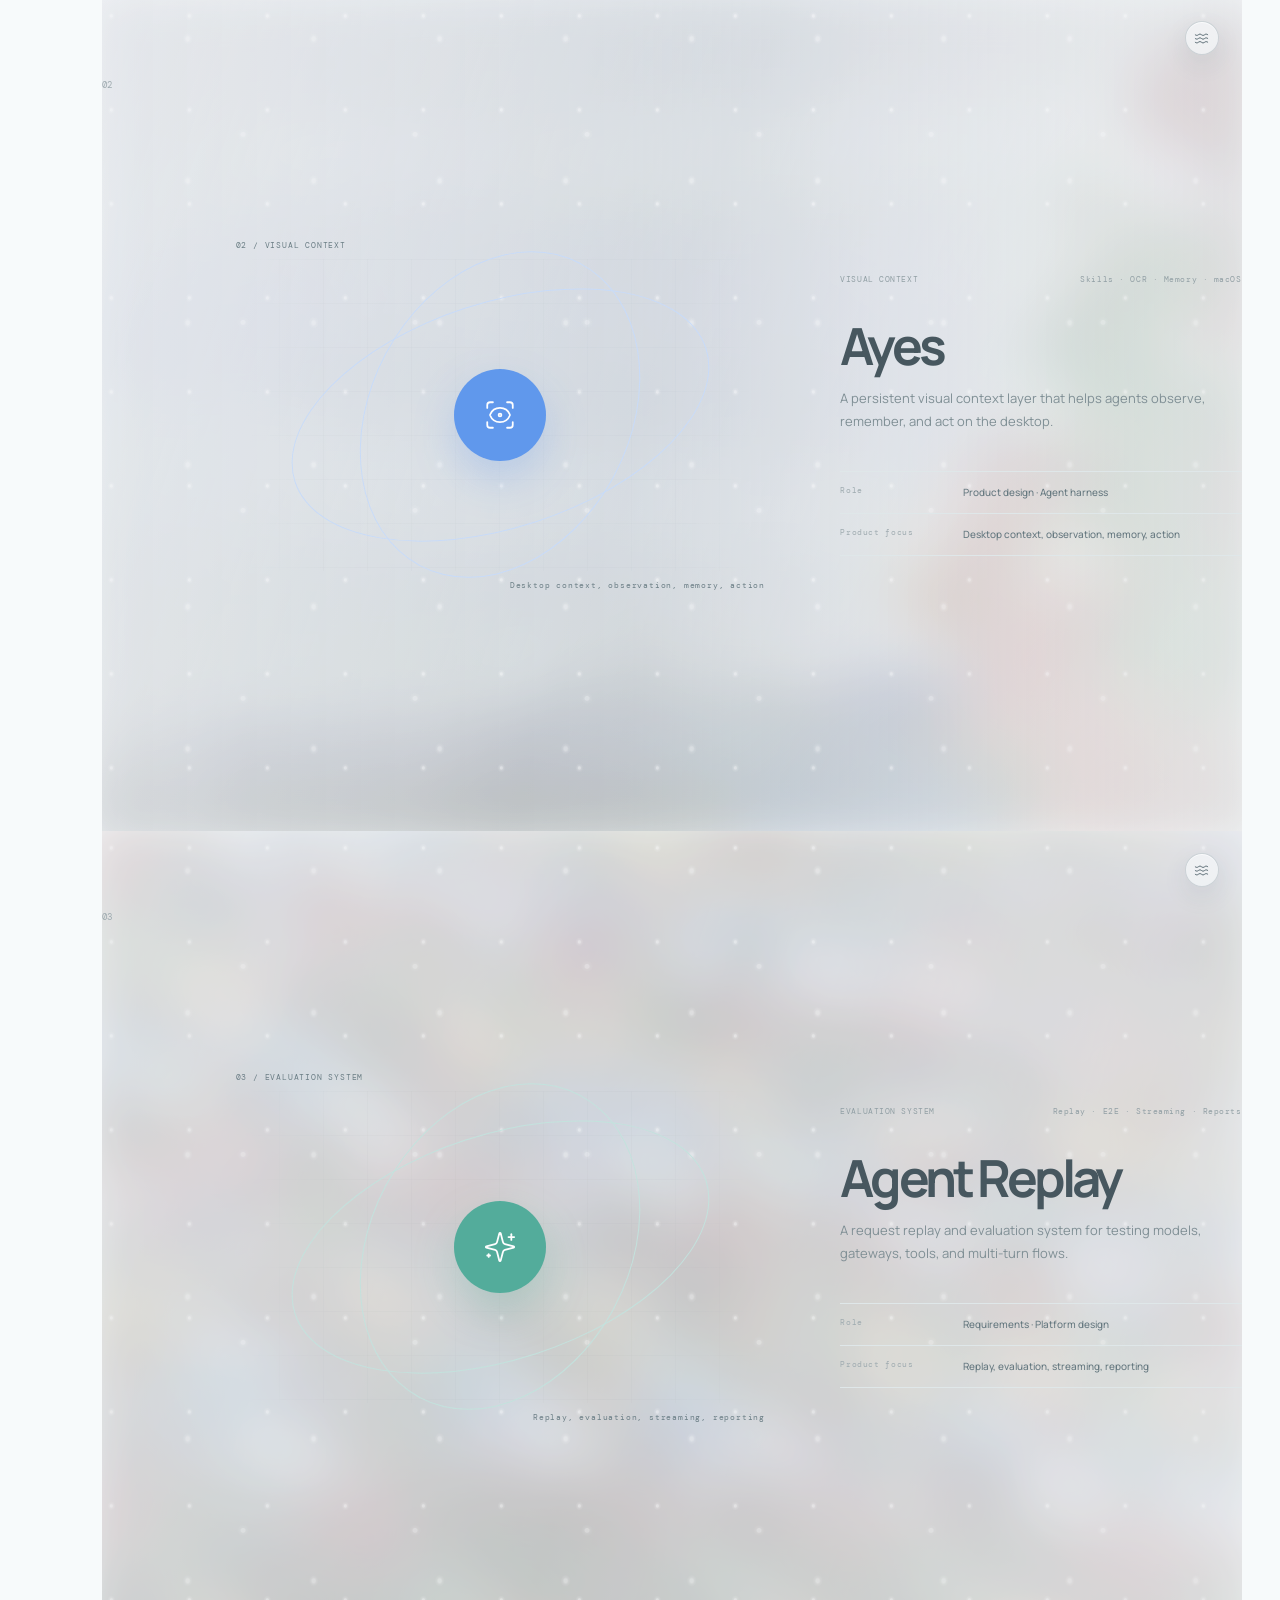
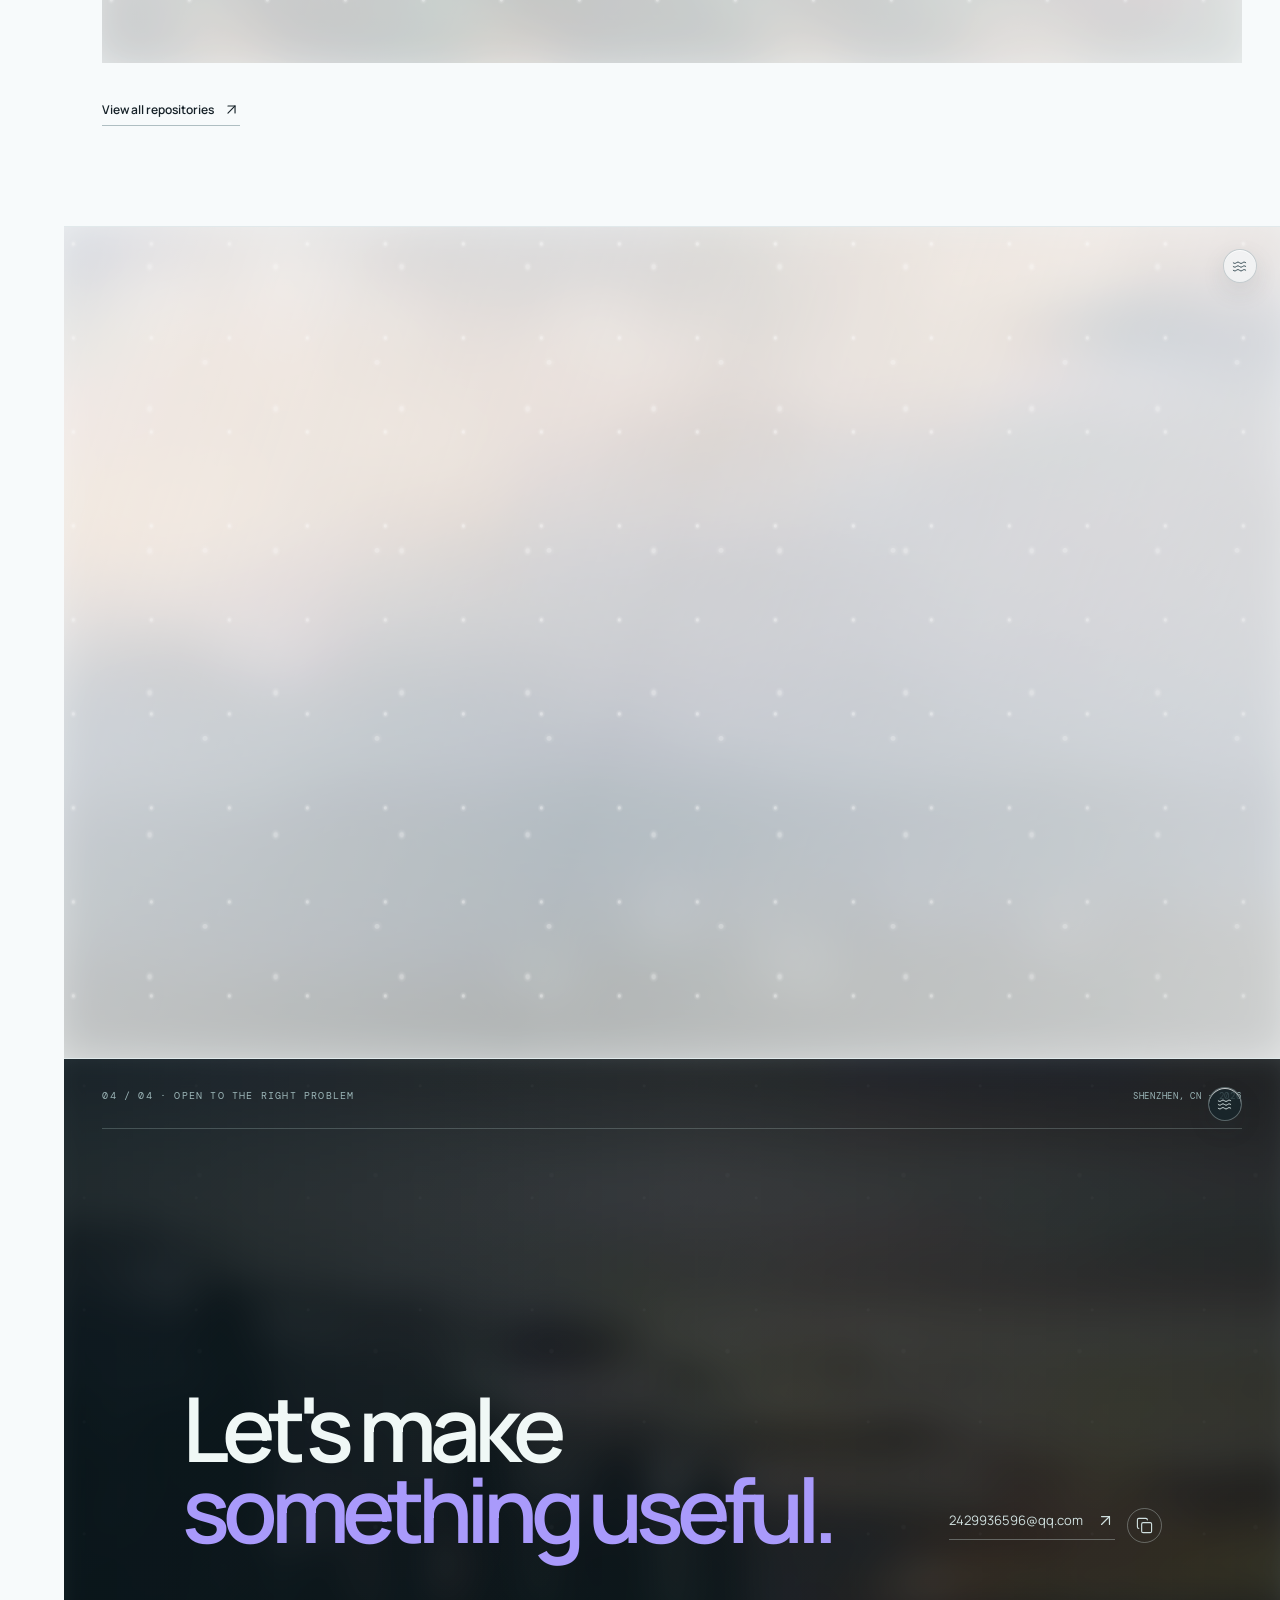
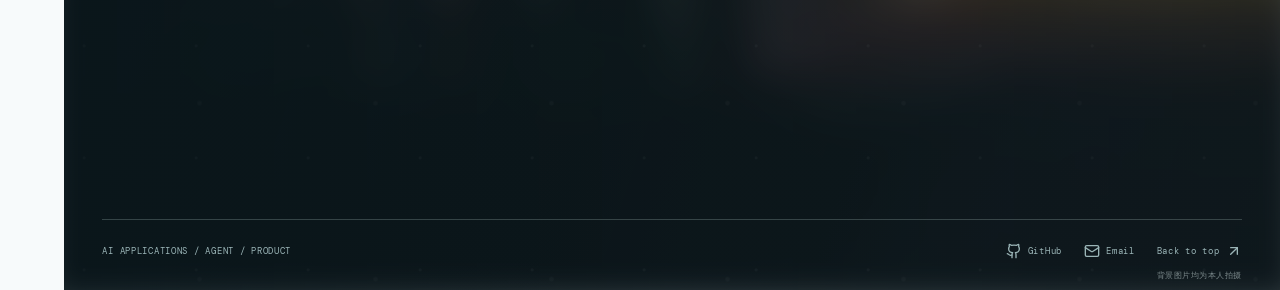
==== commit 4ad2efe9: "feat: refine reversible scene defogging" ====
--- a/index.html
+++ b/index.html
@@ -51,8 +51,8 @@
       }
     </style>
     <title>谭懿铖 · AI 应用 / Agent / Product</title>
-    <script type="module" crossorigin src="/portfolio-assets/index-BPeFLNIw.js"></script>
-    <link rel="stylesheet" crossorigin href="/portfolio-assets/index-C5Y8VvKB.css">
+    <script type="module" crossorigin src="/portfolio-assets/index-D8rjjMI-.js"></script>
+    <link rel="stylesheet" crossorigin href="/portfolio-assets/index-DGk79u6p.css">
   </head>
   <body>
     <div id="preload-screen" aria-hidden="true">
--- a/portfolio-assets/index-DGk79u6p.css
+++ b/portfolio-assets/index-DGk79u6p.css
@@ -0,0 +1 @@
+:root{font-family:Manrope,-apple-system,BlinkMacSystemFont,Segoe UI,sans-serif;color:#152027;background:#f7fafb;font-synthesis:none;text-rendering:optimizeLegibility;--ink: #152027;--muted: #708087;--line: #d9e3e5;--accent: #7257f4;--cyan: #58c9d0;--rail: 64px;--max: 1880px}*{box-sizing:border-box}html{scroll-behavior:smooth}body{margin:0;min-width:320px;overflow-x:hidden;background:#f7fafb}button,a{font:inherit}a{color:inherit;text-decoration:none}button{border:0;cursor:pointer}@property --reveal-a{syntax: "<length>"; inherits: true; initial-value: 0px;}@property --reveal-b{syntax: "<length>"; inherits: true; initial-value: 0px;}@property --reveal-c{syntax: "<length>"; inherits: true; initial-value: 0px;}@property --wipe-angle-left{syntax: "<angle>"; inherits: true; initial-value: 0deg;}@property --wipe-angle-right{syntax: "<angle>"; inherits: true; initial-value: 0deg;}.scene-section{--pointer-x: 50%;--pointer-y: 50%;--reveal-a: 0px;--reveal-b: 0px;--reveal-c: 0px;--scatter-x: 38px;--scatter-y: 26px;--wipe-angle-left: 0deg;--wipe-angle-right: 0deg;position:relative;isolation:isolate}.scene-section.is-defogging{--reveal-a: clamp(112px, 11vw, 210px);--reveal-b: clamp(76px, 7.5vw, 145px);--reveal-c: clamp(48px, 4.8vw, 92px)}.scene-section>:not(.scene-backdrop):not(.scene-wiper-stage):not(.scene-wiper){z-index:2}.scene-backdrop{position:absolute;z-index:0;top:0;bottom:0;left:0;width:100%;overflow:hidden;pointer-events:none;background:#eef3f4}.scene-photo{position:absolute;top:0;right:0;bottom:0;left:0;width:100%;height:100%;object-fit:cover;object-position:var(--scene-position)}.scene-photo-preview{opacity:.96;filter:blur(25px) saturate(.5) brightness(1.07);transform:scale(1.035);background:var(--scene-preview) var(--scene-position) / cover no-repeat}.scene-photo-clear.scene-wipe-mask{opacity:0;filter:saturate(.92) contrast(.98);transform:translateZ(0);mask-image:radial-gradient(ellipse var(--reveal-a) var(--reveal-b) at calc(var(--pointer-x) - 12px) calc(var(--pointer-y) + 8px),#000 0 34%,rgba(0,0,0,.82) 57%,transparent 100%),radial-gradient(ellipse var(--reveal-b) var(--reveal-c) at calc(var(--pointer-x) + var(--scatter-x)) calc(var(--pointer-y) - var(--scatter-y)),#000 0 27%,rgba(0,0,0,.68) 51%,transparent 100%),radial-gradient(ellipse var(--reveal-c) var(--reveal-b) at calc(var(--pointer-x) - var(--scatter-x)) calc(var(--pointer-y) + var(--scatter-y)),#000 0 21%,rgba(0,0,0,.56) 46%,transparent 100%);-webkit-mask-image:radial-gradient(ellipse var(--reveal-a) var(--reveal-b) at calc(var(--pointer-x) - 12px) calc(var(--pointer-y) + 8px),#000 0 34%,rgba(0,0,0,.82) 57%,transparent 100%),radial-gradient(ellipse var(--reveal-b) var(--reveal-c) at calc(var(--pointer-x) + var(--scatter-x)) calc(var(--pointer-y) - var(--scatter-y)),#000 0 27%,rgba(0,0,0,.68) 51%,transparent 100%),radial-gradient(ellipse var(--reveal-c) var(--reveal-b) at calc(var(--pointer-x) - var(--scatter-x)) calc(var(--pointer-y) + var(--scatter-y)),#000 0 21%,rgba(0,0,0,.56) 46%,transparent 100%);transition:opacity .4s ease,--reveal-a .18s ease-out,--reveal-b .21s ease-out,--reveal-c .16s ease-out}.scene-section:not(.is-defogging):not(.is-wiping):not(.is-cleared) .scene-photo-clear.scene-wipe-mask{mask-image:linear-gradient(transparent,transparent);-webkit-mask-image:linear-gradient(transparent,transparent)}.is-scene-loaded .scene-photo-clear{opacity:1}.is-wiping .scene-photo-clear.scene-wipe-mask{mask-image:conic-gradient(from 270deg at 49.5% 102%,#000 0deg var(--wipe-angle-left),transparent var(--wipe-angle-left) 360deg),conic-gradient(from 0deg at 50.5% 102%,#000 0deg var(--wipe-angle-right),transparent var(--wipe-angle-right) 360deg),radial-gradient(ellipse var(--reveal-a) var(--reveal-b) at calc(var(--pointer-x) - 34px) calc(var(--pointer-y) + 11px),#000 0 38%,transparent 100%);-webkit-mask-image:conic-gradient(from 270deg at 49.5% 102%,#000 0deg var(--wipe-angle-left),transparent var(--wipe-angle-left) 360deg),conic-gradient(from 0deg at 50.5% 102%,#000 0deg var(--wipe-angle-right),transparent var(--wipe-angle-right) 360deg),radial-gradient(ellipse var(--reveal-a) var(--reveal-b) at calc(var(--pointer-x) - 34px) calc(var(--pointer-y) + 11px),#000 0 38%,transparent 100%)}.scene-mist{position:absolute;top:0;right:0;bottom:0;left:0;opacity:.82;background:radial-gradient(ellipse at 12% 18%,rgba(255,255,255,.66) 0 1px,rgba(255,255,255,.24) 2px,transparent 4px),radial-gradient(ellipse at 68% 28%,rgba(255,255,255,.52) 0 1.5px,rgba(255,255,255,.18) 3px,transparent 5px),radial-gradient(ellipse at 82% 72%,rgba(255,255,255,.48) 0 2px,rgba(255,255,255,.14) 3px,transparent 6px),linear-gradient(108deg,#f7fafbc2,#e0ebee8c 48%,#f9fbfcc7);background-size:78px 94px,126px 142px,172px 188px,auto;transition:opacity 1.2s cubic-bezier(.32,.72,0,1)}.scene-condensation{position:absolute;top:0;right:0;bottom:0;left:0;opacity:0;overflow:hidden;pointer-events:none;contain:paint}.scene-condensation-haze{position:absolute;top:0;right:0;bottom:0;left:0;opacity:0;background:#edf4f5f0;will-change:opacity}.scene-condensation-patch{position:absolute;top:var(--patch-y);left:var(--patch-x);width:var(--patch-size);aspect-ratio:var(--patch-ratio);opacity:0;border-radius:var(--patch-shape);background:radial-gradient(circle at 19% 28%,rgba(245,249,250,.9) 0 10%,rgba(235,243,245,.64) 27%,transparent 49%),radial-gradient(ellipse at 71% 34%,rgba(244,249,250,.92) 0 14%,rgba(230,240,242,.6) 34%,transparent 58%),radial-gradient(ellipse at 48% 78%,rgba(240,247,248,.84) 0 16%,rgba(229,239,241,.52) 38%,transparent 64%);transform:translate(-50%,-50%) scale(.16);transform-origin:center;will-change:transform,opacity}.is-cleared:not(.is-condensing) .scene-condensation{opacity:1}.is-cleared:not(.is-condensing) .scene-condensation-haze{opacity:.03}.is-condensing .scene-condensation{opacity:1}.scene-legibility{position:absolute;top:0;right:0;bottom:0;left:0;opacity:.72;background:#f7fafb80;transition:opacity 1.1s cubic-bezier(.32,.72,0,1)}.scene-focus-hero .scene-legibility{background:linear-gradient(90deg,#f7fafbf5,#f7fafbd4 38%,#f7fafb7a 66%,#f7fafb94)}.scene-focus-right .scene-legibility{background:linear-gradient(90deg,#f7fafb8f,#f7fafb7a 46%,#f7fafbd1)}.scene-color .scene-legibility{background:#f7fafbad}.scene-warm .scene-legibility{background:#f7f8f9ab}.scene-dark:not(.contact-section) .scene-legibility{background:#f7fafbb5}.scene-loading-line{position:absolute;right:0;bottom:0;left:0;height:2px;opacity:.68;background:linear-gradient(90deg,transparent,rgba(114,87,244,.82),transparent);transform:translate(-100%);animation:scene-loading 1.7s cubic-bezier(.32,.72,0,1) infinite;transition:opacity .35s}.is-scene-loaded .scene-loading-line{opacity:0;animation-play-state:paused}@keyframes scene-loading{to{transform:translate(100%)}}.scene-wiper-stage{position:absolute;z-index:4;top:0;bottom:0;left:0;width:100%;overflow:hidden;pointer-events:none}.scene-wiper-blade{position:absolute;bottom:-12px;left:50%;width:min(48vw,920px);opacity:0;visibility:hidden;will-change:transform,opacity}.scene-wiper-blade img{display:block;width:100%;height:auto;pointer-events:none;filter:drop-shadow(0 8px 7px rgba(17,29,34,.28))}.scene-wiper-left{transform:translate(-100%);transform-origin:98.5% 50%}.scene-wiper-right{transform-origin:1.5% 50%}.scene-wiper-right img{transform:scaleX(-1)}.scene-wiper{position:absolute;z-index:5;right:clamp(14px,1.8vw,30px);bottom:clamp(14px,1.8vw,28px);display:grid;place-items:center;width:34px;height:34px;padding:0;color:#31474f;border:1px solid rgba(102,125,132,.32);border-radius:50%;background:#f7fafbad;box-shadow:inset 0 1px #ffffffbd,0 9px 24px #243b431a;-webkit-backdrop-filter:blur(15px);backdrop-filter:blur(15px);transition:color .28s cubic-bezier(.32,.72,0,1),background .28s cubic-bezier(.32,.72,0,1),transform .28s cubic-bezier(.32,.72,0,1),opacity .28s}.scene-wiper:hover{color:#fff;background:#203139;transform:translateY(-2px)}.scene-wiper:active{transform:translateY(0) scale(.96)}.scene-wiper:focus-visible{outline:2px solid var(--accent);outline-offset:3px}.scene-wiper:disabled{cursor:default;opacity:.48}.scene-wiper:disabled:hover{color:#31474f;background:#f7fafbad;transform:none}.is-cleared{--reveal-a: 120vw;--reveal-b: 120vw;--reveal-c: 120vw}.is-cleared .scene-photo-preview{opacity:0}.is-cleared .scene-photo-clear{opacity:1;mask-image:none;-webkit-mask-image:none}.is-cleared .scene-mist{opacity:0}.is-cleared .scene-legibility{opacity:.44}.hero-section.is-cleared .scene-legibility{opacity:.59}.project-detail.is-cleared .scene-legibility{opacity:.54}.scene-clear-light.is-cleared .scene-legibility{opacity:.7;background:linear-gradient(90deg,#09141957,#09141933 42%,#091419b8)}.project-detail.scene-clear-light.is-cleared .project-detail-index,.project-detail.scene-clear-light.is-cleared .detail-visual-label,.project-detail.scene-clear-light.is-cleared .detail-visual-caption,.project-detail.scene-clear-light.is-cleared .detail-copy-meta,.project-detail.scene-clear-light.is-cleared .detail-copy>p,.project-detail.scene-clear-light.is-cleared .detail-facts span{color:#ebf4f5b8}.project-detail.scene-clear-light.is-cleared .detail-copy h3,.project-detail.scene-clear-light.is-cleared .detail-facts strong,.project-detail.scene-clear-light.is-cleared .text-link{color:#f3f8f8;text-shadow:0 1px 18px rgba(4,14,18,.3)}.project-detail.scene-clear-light.is-cleared .detail-facts{border-top-color:#e5f1f247}.project-detail.scene-clear-light.is-cleared .detail-facts div{border-bottom-color:#e5f1f247}.project-detail.scene-clear-light.is-cleared .text-link{border-bottom-color:#e5f1f27a}.hero-section .scene-wiper{right:18px;bottom:68px}.statement-section .scene-wiper,.project-detail .scene-wiper,.capabilities-section .scene-wiper{top:22px;bottom:auto}.site-shell{position:relative;z-index:1;min-height:100vh;padding-left:var(--rail)}.side-rail{position:fixed;z-index:20;inset:0 auto 0 0;width:var(--rail);display:flex;align-items:center;flex-direction:column;padding:22px 0 26px;color:#284149;border-right:1px solid rgba(205,219,222,.75);background:#f1f7f8b8;-webkit-backdrop-filter:blur(24px);backdrop-filter:blur(24px)}.monogram{display:grid;place-items:center;width:36px;height:36px;color:#fff;font-size:11px;font-weight:800;border-radius:50%;background:var(--ink)}.rail-line{width:1px;flex:1;margin:28px 0;background:linear-gradient(to bottom,transparent,#bed0d3 20%,#bed0d3 80%,transparent)}.rail-label,.rail-bottom{font-family:DM Mono,monospace;font-size:9px;letter-spacing:.12em;writing-mode:vertical-rl;transform:rotate(180deg);color:#819196}.rail-bottom{color:#526a72}.top-nav{position:relative;z-index:2;width:min(calc(100% - 42px),var(--max));height:82px;margin:0 auto;display:flex;align-items:center;justify-content:space-between;gap:24px;border-bottom:1px solid var(--line)}.wordmark{font-size:17px;font-weight:700;letter-spacing:-.05em}.wordmark span{color:var(--accent)}.nav-links{display:flex;align-items:center;gap:34px;margin-left:auto;margin-right:26px;font-size:12px;color:#62747b}.nav-links a{transition:color .2s ease}.nav-links a:hover{color:var(--ink)}.nav-actions{display:flex;align-items:center;gap:14px}.nav-github{display:inline-flex;align-items:center;gap:8px;padding:9px 13px;color:#fff;font-size:11px;border-radius:999px;background:var(--ink);transition:transform .2s ease,background .2s ease}.nav-github:hover{transform:translateY(-2px);background:#25424b}.menu-toggle{display:none;place-items:center;width:36px;height:36px;color:var(--ink);background:transparent}.section-pad{width:100%;max-width:none;margin:0 auto;padding-right:clamp(21px,3vw,58px);padding-left:clamp(21px,3vw,58px)}.hero-section{position:relative;min-height:calc(100dvh - 82px);display:grid;grid-template-columns:minmax(0,.88fr) minmax(520px,1.12fr);align-items:center;gap:clamp(34px,4vw,78px);padding-top:42px;padding-bottom:68px}.hero-copy{padding-left:clamp(20px,5vw,92px)}.eyebrow,.section-kicker{display:flex;align-items:center;gap:9px;margin:0;color:#63787f;font:10px DM Mono,monospace;letter-spacing:.12em}.eyebrow span{display:block;width:7px;height:7px;border-radius:50%;background:var(--accent);box-shadow:0 0 0 4px #7257f41a}h1,h2,h3,p{margin-top:0}.hero-copy h1{max-width:760px;margin:25px 0 28px;color:var(--ink);font-size:clamp(54px,5.8vw,98px);line-height:.92;letter-spacing:-.078em;font-weight:700}h1 em,h2 em{color:var(--accent);font-style:normal}.hero-description{max-width:480px;color:#60737b;font-size:14px;line-height:1.85}.hero-actions{display:flex;align-items:center;flex-wrap:wrap;gap:12px;margin-top:31px}.button{display:inline-flex;align-items:center;justify-content:center;gap:24px;min-height:48px;padding:0 16px 0 20px;white-space:nowrap;font-size:11px;font-weight:600;border-radius:999px;transition:transform .2s ease,box-shadow .2s ease,background .2s ease,border-color .2s ease}.button:hover{transform:translateY(-2px)}.button:active{transform:translateY(0) scale(.98)}.button-dark{color:#fff;border:1px solid var(--ink);background:var(--ink);box-shadow:0 12px 30px #15202726}.button-dark:hover{background:#28444d;border-color:#28444d;box-shadow:0 16px 32px #15202733}.button-quiet{color:#435a63;border:1px solid #c6d4d7;background:#ffffff85;-webkit-backdrop-filter:blur(12px);backdrop-filter:blur(12px)}.button-quiet:hover{border-color:#aebfc3;background:#fff;box-shadow:0 10px 24px #314f5817}.hero-art{position:relative;min-height:556px;display:flex;align-items:center;padding:20px 0 47px}.hero-project-carousel{width:100%}.carousel-stage{position:relative;height:392px;perspective:1400px;transform-style:preserve-3d}.carousel-card{--card-accent: #7257f4;--card-soft: #e9e5ff;position:absolute;top:11px;right:26px;bottom:20px;left:8px;display:grid;grid-template-rows:38px 1fr 48px;overflow:hidden;border:1px solid rgba(190,205,209,.9);border-radius:16px;background:#fcfefff7;box-shadow:0 28px 60px #2b464f1f;transform-origin:50% 108%;backface-visibility:hidden;transition:transform .92s cubic-bezier(.22,.72,.22,1),opacity .58s ease,filter .58s ease,box-shadow .58s ease}.carousel-card.violet{--card-accent: #7257f4;--card-soft: #e8e3ff}.carousel-card.blue{--card-accent: #3f83e8;--card-soft: #dcecff}.carousel-card.mint{--card-accent: #2f9c86;--card-soft: #d8f0e9}.carousel-card.is-current{z-index:3;opacity:1;filter:none;transform:translateZ(0) rotate(-.7deg) rotateY(0) scale(1)}.carousel-card.is-next{z-index:2;opacity:.82;filter:saturate(.82);transform:translate3d(43px,-17px,-80px) rotate(4.2deg) rotateY(-7deg) scale(.95)}.carousel-card.is-back{z-index:1;opacity:.58;filter:saturate(.58);transform:translate3d(-38px,-5px,-145px) rotate(-5deg) rotateY(8deg) scale(.9)}.carousel-card-top,.carousel-card-bottom{display:flex;align-items:center;justify-content:space-between;gap:16px;padding:0 14px;color:#667a81;font:8px DM Mono,monospace;letter-spacing:.08em}.carousel-card-top{border-bottom:1px solid #dde6e8}.carousel-card-bottom{color:#5f747b;border-top:1px solid #dde6e8}.carousel-card-bottom strong{color:#233840;font:600 13px Manrope,sans-serif;letter-spacing:-.035em}.carousel-media{position:relative;overflow:hidden;margin:12px;border:1px solid rgba(190,205,209,.78);border-radius:11px;background:#f2f6f7}.media-haze{position:absolute;top:0;right:0;bottom:0;left:0;opacity:.8;background:linear-gradient(125deg,var(--card-soft),rgba(255,255,255,.88) 46%,#eef5f6)}.media-shape{position:absolute;z-index:1;border:1px solid rgba(255,255,255,.7);background:var(--card-accent);opacity:.76;box-shadow:0 22px 48px #2d445824}.media-shape-one{width:46%;height:78%;top:-18%;left:-9%;border-radius:20% 48% 34% 42%;transform:rotate(15deg)}.media-shape-two{width:30%;height:46%;right:-4%;bottom:-15%;border-radius:44% 28% 48% 34%;opacity:.28;transform:rotate(-22deg)}.media-window{position:absolute;z-index:2;top:15%;right:7%;bottom:13%;width:65%;overflow:hidden;border:1px solid rgba(255,255,255,.94);border-radius:10px;background:#ffffffc2;box-shadow:0 22px 46px #30475829;-webkit-backdrop-filter:blur(18px);backdrop-filter:blur(18px);transform:rotate(-1.2deg)}.media-window-bar{height:27px;display:flex;align-items:center;gap:5px;padding:0 10px;border-bottom:1px solid rgba(124,147,154,.18)}.media-window-bar i{width:5px;height:5px;border-radius:50%;background:#4b5e6661}.media-window-body{height:calc(100% - 27px);display:grid;grid-template-columns:23% 1fr}.media-sidebar{border-right:1px solid rgba(124,147,154,.16);background:#f5f9fa94}.media-content{padding:19px 17px}.media-title-line,.media-copy-line{height:6px;margin-bottom:9px;border-radius:4px;background:#32474f2e}.media-title-line{width:54%;height:12px;background:var(--card-accent);opacity:.68}.media-copy-line{width:76%}.media-copy-line.short{width:43%}.media-actions{display:flex;gap:7px;margin-top:24px}.media-actions i{width:30%;height:43px;border:1px solid rgba(118,141,148,.18);border-radius:6px;background:#ffffffb8}.media-icon{position:absolute;z-index:3;left:12%;bottom:18%;display:grid;place-items:center;width:58px;height:58px;color:#fff;border:1px solid rgba(255,255,255,.72);border-radius:50%;background:var(--card-accent);box-shadow:0 15px 30px #2339462b}.media-placeholder{position:absolute;z-index:3;top:19px;left:18px;color:#22343c9e;font:8px DM Mono,monospace;letter-spacing:.1em}.carousel-caption{min-height:71px;display:grid;grid-template-columns:minmax(130px,.42fr) 1fr;gap:24px;align-items:center;margin:7px 24px 0 8px;padding:10px 0;border-bottom:1px solid #dce5e7}.carousel-caption>div{display:grid;gap:4px}.carousel-caption span{color:#7c8d92;font:8px DM Mono,monospace;letter-spacing:.08em}.carousel-caption strong{color:#243940;font-size:17px;letter-spacing:-.05em}.carousel-caption p{max-width:410px;margin:0;color:#6b7d83;font-size:10px;line-height:1.6}.carousel-controls{display:flex;align-items:center;justify-content:flex-end;gap:11px;margin:13px 24px 0 8px}.carousel-controls>button{display:grid;place-items:center;width:30px;height:30px;color:#465d65;border:1px solid #cad7da;border-radius:50%;background:#ffffff9e;transition:color .2s ease,border-color .2s ease,transform .2s ease,background .2s ease}.carousel-controls>button:hover{color:#fff;border-color:var(--ink);background:var(--ink);transform:translateY(-1px)}.rotate-left{transform:rotate(-135deg)}.carousel-dots{display:flex;align-items:center;gap:7px;padding:0 5px}.carousel-dots button{width:20px;height:2px;padding:0;background:#c9d4d7;transition:width .35s ease,background .35s ease}.carousel-dots button.is-active{width:37px;background:var(--accent)}.art-caption{position:absolute;z-index:3;right:0;bottom:17px;left:0;display:flex;justify-content:space-between;color:#718389;font:8px DM Mono,monospace;letter-spacing:.1em}.hero-footer{position:absolute;right:0;bottom:17px;left:0;display:flex;align-items:center;gap:16px;padding:0 6px;color:#819197;font:9px DM Mono,monospace;letter-spacing:.08em}.hero-footer span:nth-child(2){margin-left:auto}.statement-section,.projects-section,.capabilities-section,.contact-section{border-top:1px solid rgba(217,227,229,.72)}.statement-section{position:relative;display:grid;grid-template-columns:19% 1fr 22%;gap:30px;min-height:clamp(780px,65vw,1240px);padding-top:112px;padding-bottom:110px}.section-index{color:#829399;font:10px DM Mono,monospace;letter-spacing:.08em}.statement-content{max-width:750px}.statement-content h2,.section-heading h2,.contact-content h2{margin:18px 0 28px;font-size:clamp(42px,5.8vw,88px);line-height:.95;letter-spacing:-.08em;font-weight:600}.statement-content h2 span,.section-heading h2 span{color:var(--accent)}.statement-body{max-width:460px;color:#65777d;font-size:14px;line-height:1.85}.statement-side{align-self:end;display:flex;align-items:flex-start;gap:14px;padding-bottom:9px;color:#76878c;font:11px DM Mono,monospace;line-height:1.6}.side-rule{width:38px;margin-top:8px;border-top:1px solid var(--accent)}.projects-section{padding-top:112px;padding-bottom:100px}.section-heading{display:flex;justify-content:space-between;gap:40px;margin-bottom:64px}.section-heading h2{margin-bottom:0}.section-aside{max-width:270px;align-self:flex-end;margin:0 7% 5px 0;color:#6e8086;font-size:12px;line-height:1.75}.project-stage{max-width:920px;margin-bottom:54px}.project-list{border-top:1px solid var(--line)}.project-row{width:100%;display:grid;grid-template-columns:52px 1fr 160px 24px;gap:13px;align-items:center;padding:23px 6px 23px 0;color:#718188;text-align:left;border-bottom:1px solid var(--line);background:transparent;transition:color .2s ease,padding .25s ease}.project-row:hover,.project-row.is-active{color:var(--ink);padding-left:7px}.project-row.is-active .project-name{color:var(--accent)}.project-number,.project-type{font:10px DM Mono,monospace}.project-name{font-size:22px;font-weight:600;letter-spacing:-.055em}.project-type{justify-self:end;font-size:9px;letter-spacing:.06em}.project-arrow{justify-self:end;opacity:0;transition:opacity .2s ease,transform .2s ease}.project-row:hover .project-arrow,.project-row.is-active .project-arrow{opacity:1;transform:translate(2px,-2px)}.project-detail-stack{margin-top:20px}.project-detail{min-height:clamp(780px,65vw,1240px);display:grid;grid-template-columns:58px minmax(520px,1.18fr) minmax(360px,.82fr);gap:clamp(30px,4vw,86px);align-items:center;padding:72px 0;scroll-margin-top:76px;opacity:.82;transition:opacity .35s ease}.project-detail.is-active{opacity:1}.project-detail-index{align-self:start;padding-top:8px;color:#8a999e;font:9px DM Mono,monospace}.detail-visual{--detail-accent: #7257f4;position:relative;min-height:390px;display:flex;align-items:center;justify-content:center;overflow:hidden;background:transparent}.detail-visual.violet{--detail-accent: #7257f4;--detail-soft: #e8e3ff}.detail-visual.blue{--detail-accent: #3f83e8;--detail-soft: #dcecff}.detail-visual.mint{--detail-accent: #2f9c86;--detail-soft: #d8f0e9}.detail-visual-grid{position:absolute;top:10%;right:4%;bottom:10%;left:4%;opacity:.27;background-image:linear-gradient(rgba(90,111,116,.12) 1px,transparent 1px),linear-gradient(90deg,rgba(90,111,116,.12) 1px,transparent 1px);background-size:44px 44px;-webkit-mask-image:linear-gradient(90deg,transparent,black 18%,black 82%,transparent);mask-image:linear-gradient(90deg,transparent,black 18%,black 82%,transparent)}.detail-visual-orbit{position:absolute;border:1px solid color-mix(in srgb,var(--detail-accent) 34%,white);border-radius:50%;transform:rotate(-18deg)}.orbit-a{width:75%;height:58%}.orbit-b{width:45%;height:88%;transform:rotate(28deg)}.detail-visual-signal{position:relative;z-index:2;display:grid;place-items:center;width:92px;height:92px;color:#fff;border-radius:50%;background:var(--detail-accent);box-shadow:0 18px 42px color-mix(in srgb,var(--detail-accent) 28%,transparent)}.detail-visual-label,.detail-visual-caption{position:absolute;z-index:2;color:#4c636b;font:8px DM Mono,monospace;letter-spacing:.1em}.detail-visual-label{top:20px;left:24px}.detail-visual-caption{right:24px;bottom:20px;max-width:55%;text-align:right}.detail-copy{max-width:430px}.detail-copy-meta{display:flex;justify-content:space-between;gap:16px;color:#7b8c91;font:8px DM Mono,monospace;letter-spacing:.07em}.detail-copy h3{margin:38px 0 19px;color:#20343c;font-size:clamp(42px,4vw,68px);line-height:.9;letter-spacing:-.075em}.detail-copy>p{max-width:390px;color:#65787e;font-size:13px;line-height:1.75}.detail-facts{margin-top:38px;border-top:1px solid var(--line)}.detail-facts div{display:grid;grid-template-columns:105px 1fr;gap:18px;padding:13px 0;border-bottom:1px solid var(--line)}.detail-facts span{color:#8a999e;font:8px DM Mono,monospace;letter-spacing:.08em}.detail-facts strong{color:#465d65;font-size:10px;font-weight:500;line-height:1.5}.text-link{display:inline-flex;align-items:center;gap:9px;margin-top:38px;color:var(--ink);font-size:12px;font-weight:600;border-bottom:1px solid #afbec2;padding-bottom:7px}.capabilities-section{min-height:clamp(780px,65vw,1240px);padding-top:112px;padding-bottom:120px}.capabilities-heading{margin-bottom:68px}.capability-grid{display:grid;grid-template-columns:repeat(3,1fr)}.capability{min-height:240px;padding:22px 34px 20px 0}.capability+.capability{padding-left:32px}.capability-top{display:flex;justify-content:space-between;color:var(--accent);font:10px DM Mono,monospace}.capability h3{margin:56px 0 14px;font-size:23px;letter-spacing:-.06em}.capability p{max-width:290px;margin:0;color:#708087;font-size:12px;line-height:1.75}.contact-section{width:100%;max-width:none;min-height:clamp(780px,65vw,1240px);display:flex;flex-direction:column;justify-content:space-between;padding:30px clamp(21px,3vw,58px) 31px;background:transparent;color:#fff}.contact-section .scene-photo-preview{filter:blur(17px) saturate(.72) brightness(.54)}.contact-section .scene-photo-clear{filter:saturate(.9) brightness(.68) contrast(1.05)}.contact-section .scene-legibility{opacity:.88;background:linear-gradient(90deg,#0a191fd1,#0e1f26a3 52%,#0d1b21b8)}.contact-section.is-cleared .scene-legibility{opacity:.54}.contact-section .scene-mist{opacity:.34;background:radial-gradient(circle at 18% 24%,rgba(255,255,255,.22) 0 1px,transparent 2px),radial-gradient(circle at 77% 66%,rgba(255,255,255,.18) 0 1.5px,transparent 3px),linear-gradient(108deg,#1c30379e,#16272e3d,#1e2f3585);background-size:112px 112px,176px 176px,auto}.contact-section .scene-wiper{top:28px;right:clamp(20px,3vw,58px);bottom:auto;color:#d7e5e5;border-color:#d7e5e557;background:#11252c85}.contact-section .scene-wiper:hover{color:#172930;background:#eef7f5}.contact-section .section-kicker,.contact-location{color:#9bb5b7}.contact-top,.contact-footer{width:min(100%,var(--max));margin:0 auto;display:flex;justify-content:space-between;align-items:center;gap:20px}.contact-top{padding-bottom:26px;border-bottom:1px solid rgba(203,232,229,.22)}.contact-location,.contact-footer{font:9px DM Mono,monospace;letter-spacing:.08em}.contact-content{width:min(100%,var(--max));margin:0 auto;display:flex;align-items:flex-end;justify-content:space-between;gap:30px;padding:70px 7% 80px}.contact-content h2{margin:0;color:#f0f8f6;font-size:clamp(50px,7vw,110px);line-height:.9}.contact-content h2 em{color:#a99afb}.contact-actions{display:flex;align-items:center;gap:12px;padding-bottom:7px}.contact-email{display:inline-flex;align-items:center;gap:13px;color:#d0e0df;font-size:13px;border-bottom:1px solid rgba(208,224,223,.35);padding-bottom:9px}.copy-button{display:grid;place-items:center;width:35px;height:35px;color:#d0e0df;border:1px solid rgba(208,224,223,.35);border-radius:50%;background:transparent}.contact-footer{padding-top:23px;border-top:1px solid rgba(203,232,229,.22);color:#9bb5b7}.contact-footer div{display:flex;gap:22px}.contact-footer a{display:inline-flex;align-items:center;gap:6px;transition:color .2s ease}.contact-footer a:hover{color:#fff}.photography-credit{position:absolute;z-index:3;right:clamp(20px,3vw,58px);bottom:9px;color:#d2e2e28f;font:8px DM Mono,monospace;letter-spacing:.06em}@media(max-width:1050px){:root{--rail: 58px}.section-pad{width:100%;padding-right:30px;padding-left:30px}.hero-section{grid-template-columns:1fr;padding-top:62px}.hero-copy{padding-left:0}.hero-art{min-height:540px}.statement-section{grid-template-columns:13% 1fr 20%}.project-detail{min-height:660px;grid-template-columns:42px minmax(330px,1fr) minmax(250px,.88fr)}}@media(max-width:700px){:root{--rail: 0px}.site-shell{padding-left:0}.side-rail{display:none}.top-nav{width:calc(100% - 36px);height:70px}.nav-links{position:fixed;z-index:15;inset:70px 0 auto;display:none;flex-direction:column;align-items:flex-start;gap:22px;margin:0;padding:26px 18px 31px;border-bottom:1px solid var(--line);background:#f7fafbf2;-webkit-backdrop-filter:blur(24px);backdrop-filter:blur(24px)}.nav-links.is-open{display:flex}.nav-github{padding:9px}.nav-github span{display:none}.menu-toggle{display:grid}.section-pad{width:100%;padding-right:18px;padding-left:18px}.hero-section{min-height:auto;padding-top:60px;padding-bottom:84px}.hero-copy h1{font-size:clamp(48px,14vw,76px)}.hero-description{font-size:13px}.hero-art{min-height:480px;padding-top:38px}.carousel-stage{height:270px}.carousel-card{top:8px;right:12px;bottom:16px;left:2px;grid-template-rows:31px 1fr 38px;border-radius:13px}.carousel-card.is-next{transform:translate3d(25px,-12px,-60px) rotate(4deg) rotateY(-6deg) scale(.94)}.carousel-card.is-back{transform:translate3d(-22px,-4px,-110px) rotate(-5deg) rotateY(7deg) scale(.88)}.carousel-card-top,.carousel-card-bottom{padding:0 10px;font-size:6px}.carousel-card-bottom strong{font-size:10px}.carousel-media{margin:8px;border-radius:9px}.media-window{top:15%;right:7%;bottom:13%;width:65%}.media-icon{width:40px;height:40px;left:10%;bottom:15%}.media-icon svg{width:19px;height:19px}.media-placeholder{top:12px;left:12px;font-size:6px}.media-content{padding:11px 10px}.media-window-bar{height:18px;padding:0 7px}.media-window-bar i{width:3px;height:3px}.media-window-body{height:calc(100% - 18px)}.media-title-line{height:8px;margin-bottom:6px}.media-copy-line{height:4px;margin-bottom:6px}.media-actions{gap:4px;margin-top:13px}.media-actions i{height:24px}.carousel-caption{min-height:75px;grid-template-columns:1fr;gap:5px;margin:8px 12px 0 2px;padding:10px 0}.carousel-caption strong{font-size:16px}.carousel-caption p{font-size:10px}.carousel-controls{margin-right:12px}.art-caption{font-size:6px}.hero-footer{bottom:13px}.statement-section{display:block;min-height:0;padding-top:76px;padding-bottom:80px}.statement-content{margin:74px 0 0}.statement-content h2,.section-heading h2{font-size:clamp(48px,14vw,76px)}.statement-side{margin-top:58px}.projects-section,.capabilities-section{padding-top:78px;padding-bottom:80px}.section-heading{display:block;margin-bottom:42px}.section-aside{margin:30px 0 0}.project-row{grid-template-columns:36px 1fr 24px;padding:19px 0}.project-type{display:none}.project-name{font-size:21px}.project-stage{margin-bottom:40px}.project-detail{display:block;min-height:0;padding:40px 0 48px}.project-detail-index{margin-bottom:18px}.detail-visual{min-height:275px}.detail-copy{max-width:none;padding-top:34px}.detail-copy-meta{font-size:7px}.detail-copy h3{margin:27px 0 15px;font-size:52px}.detail-copy>p{font-size:12px}.detail-facts{margin-top:28px}.detail-facts div{grid-template-columns:86px 1fr;gap:12px}.capability-grid{display:block}.capability,.capability+.capability{min-height:0;padding:22px 0 28px;border-left:0}.capability h3{margin-top:40px}.contact-section{min-height:620px;padding:22px 18px 24px}.contact-top,.contact-footer{align-items:flex-start;flex-direction:column}.contact-content{display:block;padding:48px 0}.contact-content h2{font-size:clamp(54px,15vw,88px)}.contact-actions{margin-top:52px}.contact-footer div{flex-wrap:wrap;gap:14px 20px}}@font-face{font-family:Manrope;font-style:normal;font-display:swap;font-weight:400;src:url(/portfolio-assets/manrope-latin-400-normal-PaqtzbVb.woff2) format("woff2"),url(/portfolio-assets/manrope-latin-400-normal-8tf8FM3T.woff) format("woff")}@font-face{font-family:Manrope;font-style:normal;font-display:swap;font-weight:500;src:url(/portfolio-assets/manrope-latin-500-normal-BYYD-dBL.woff2) format("woff2"),url(/portfolio-assets/manrope-latin-500-normal-DMZssgOp.woff) format("woff")}@font-face{font-family:Manrope;font-style:normal;font-display:swap;font-weight:600;src:url(/portfolio-assets/manrope-latin-600-normal-4f0koTD-.woff2) format("woff2"),url(/portfolio-assets/manrope-latin-600-normal-BqgrALkZ.woff) format("woff")}@font-face{font-family:Manrope;font-style:normal;font-display:swap;font-weight:700;src:url(/portfolio-assets/manrope-latin-700-normal-BZp_XxE4.woff2) format("woff2"),url(/portfolio-assets/manrope-latin-700-normal-DGRFkw-m.woff) format("woff")}@font-face{font-family:Manrope;font-style:normal;font-display:swap;font-weight:800;src:url(/portfolio-assets/manrope-latin-800-normal-BfWYOv1c.woff2) format("woff2"),url(/portfolio-assets/manrope-latin-800-normal-uHUdIJgA.woff) format("woff")}@font-face{font-family:DM Mono;font-style:normal;font-display:swap;font-weight:400;src:url(/portfolio-assets/dm-mono-latin-400-normal-4GdczIuU.woff2) format("woff2"),url(/portfolio-assets/dm-mono-latin-400-normal--0xN8mdc.woff) format("woff")}
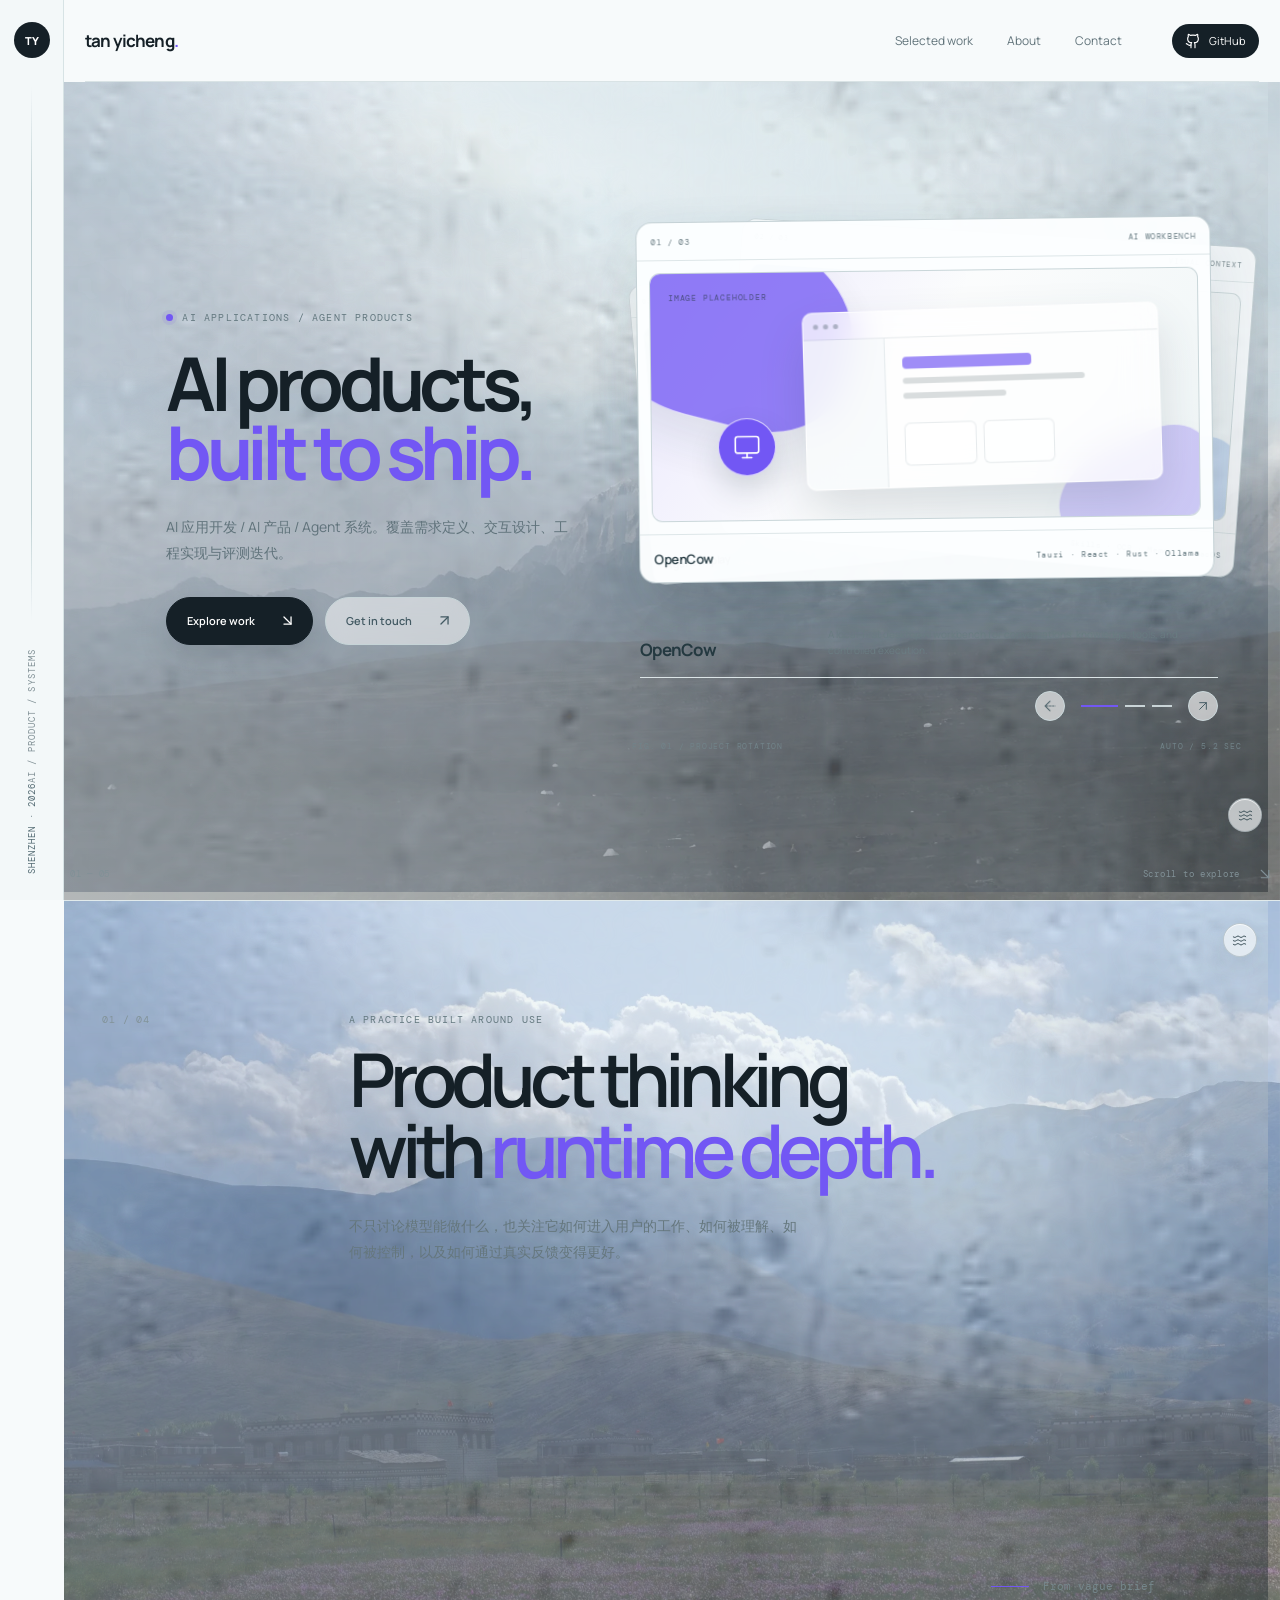
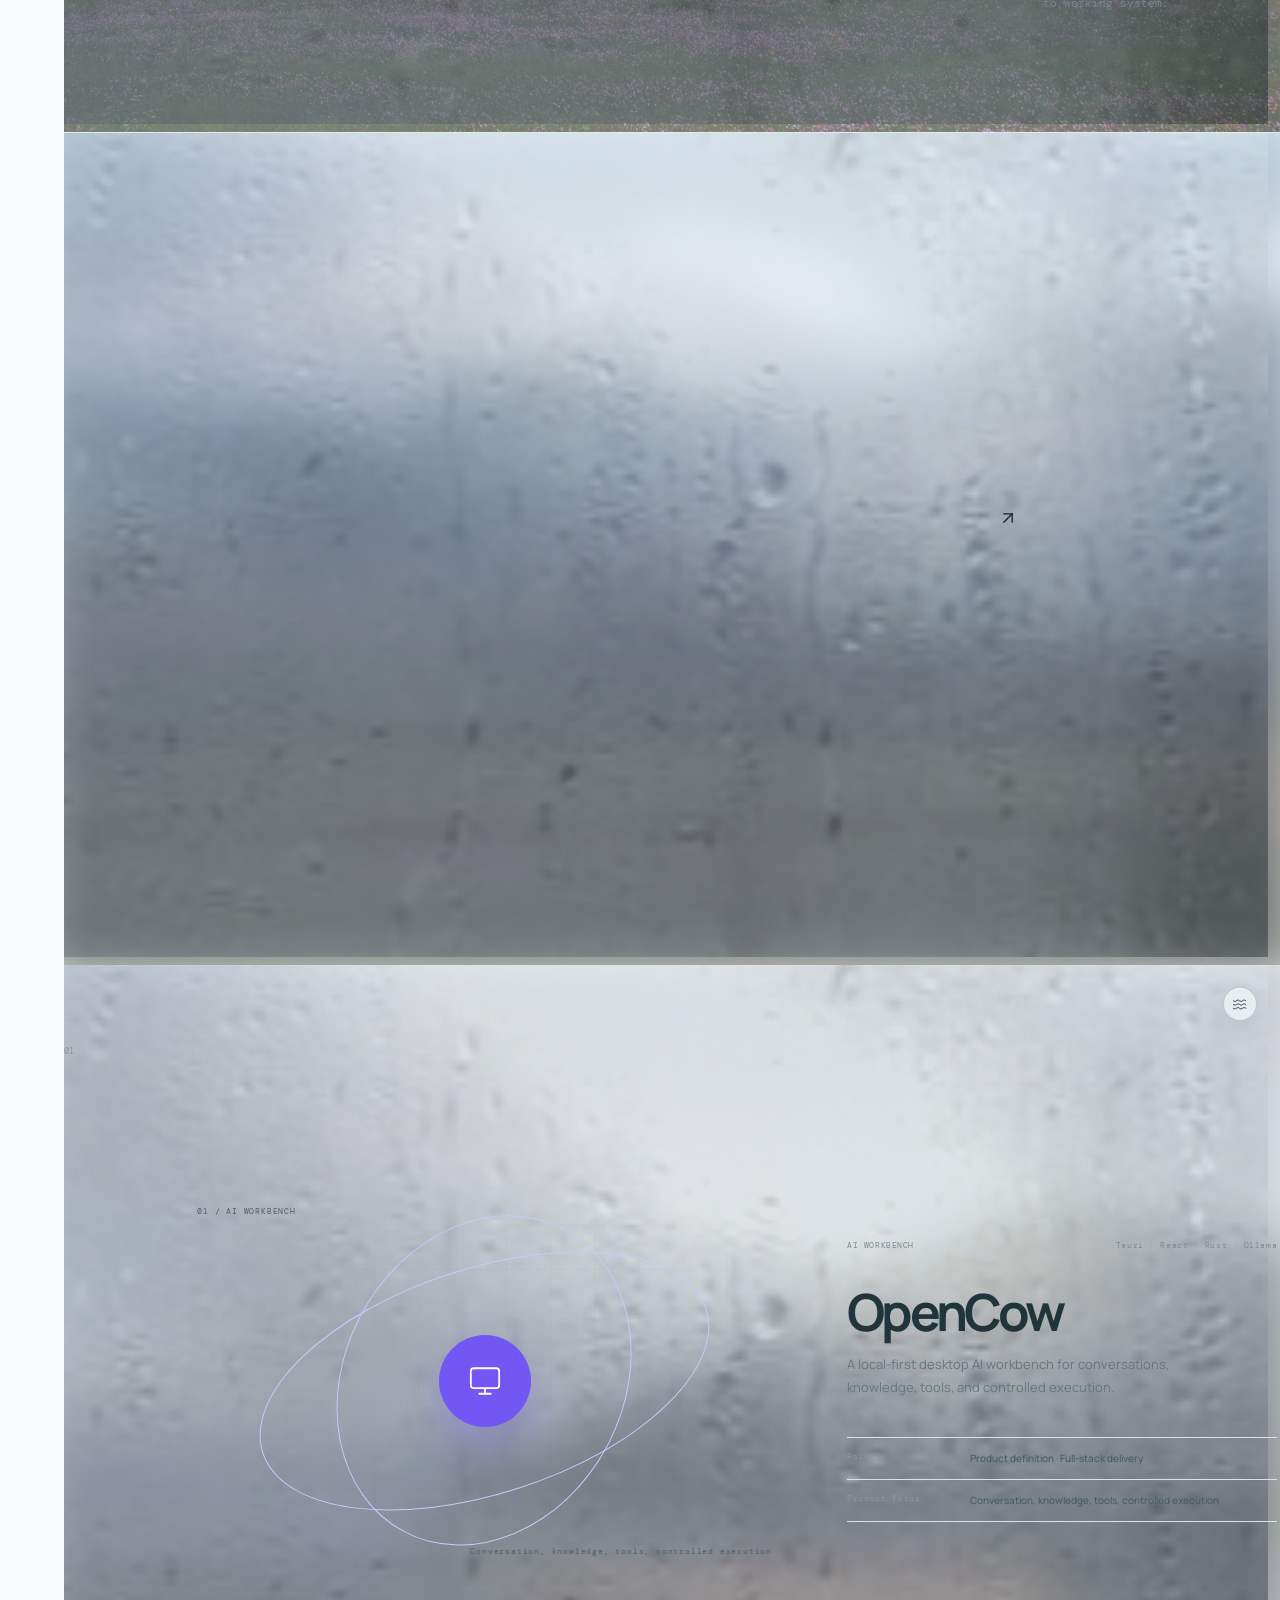
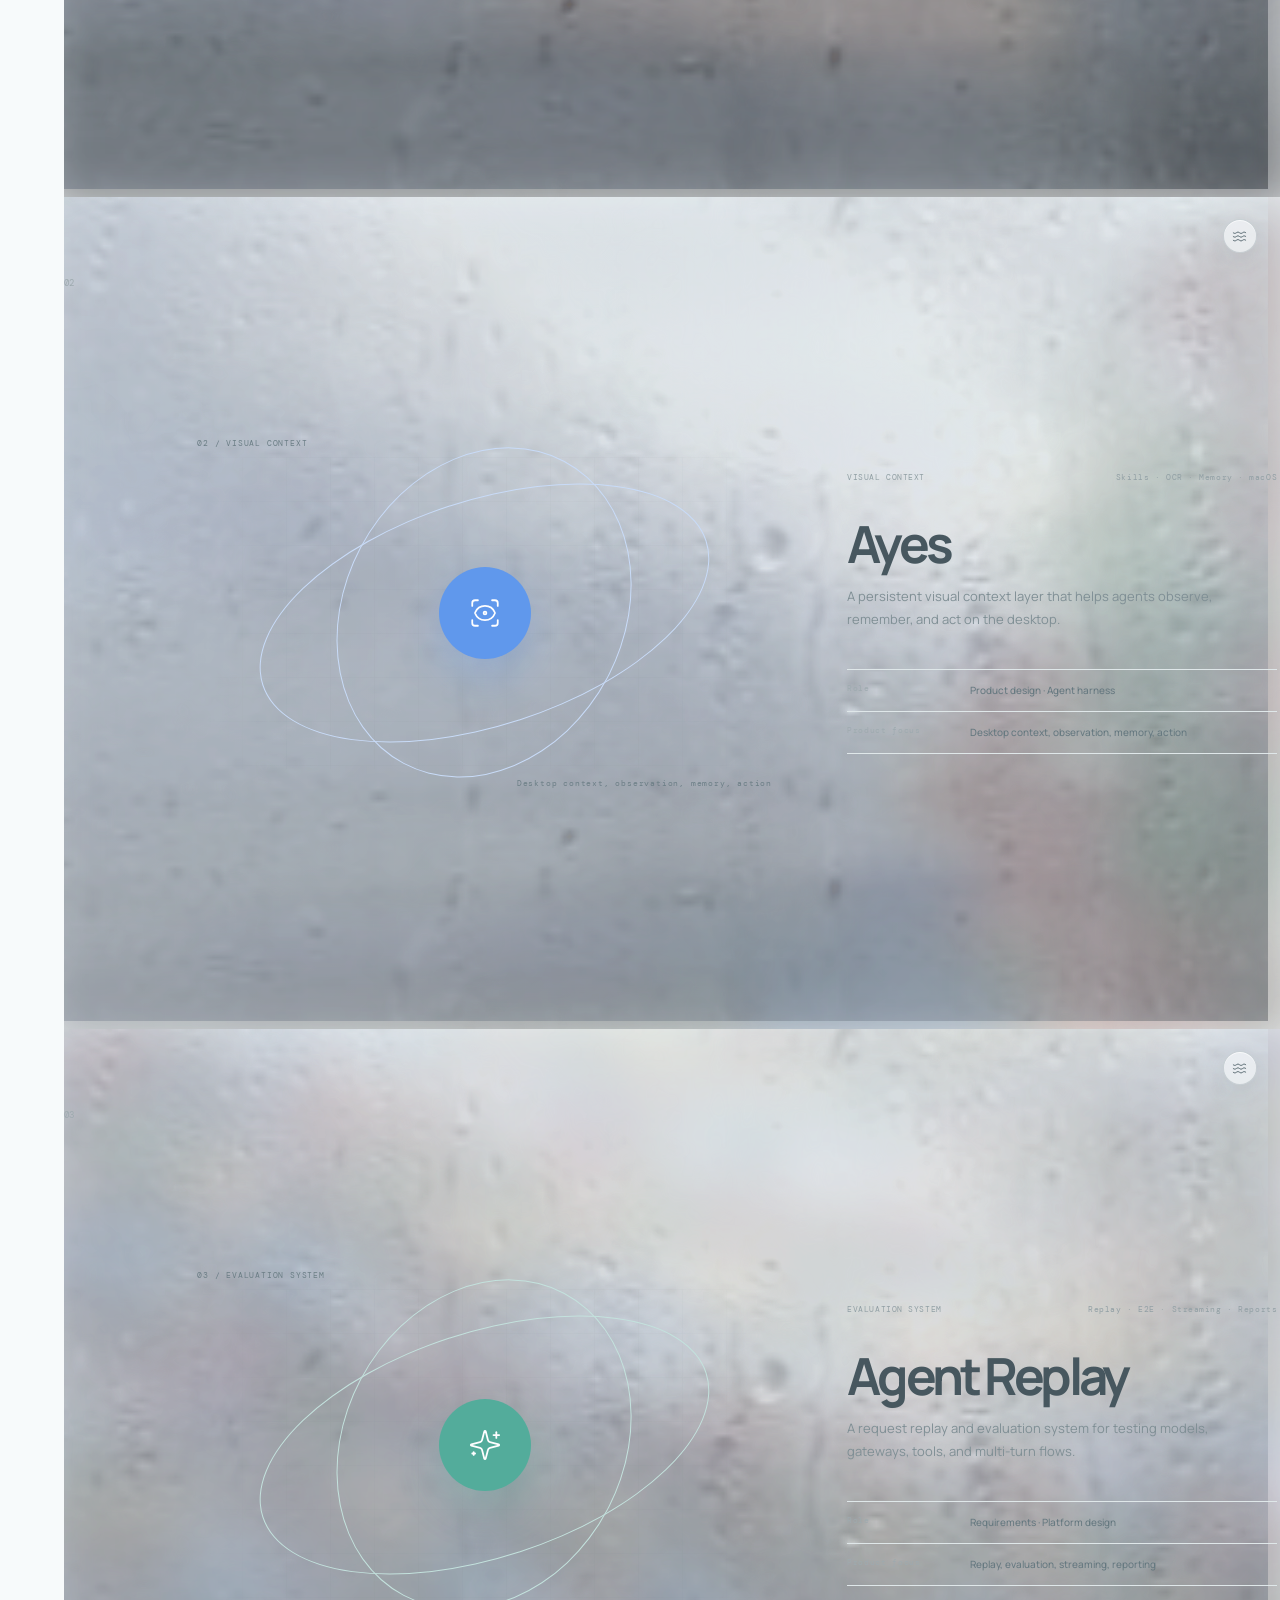
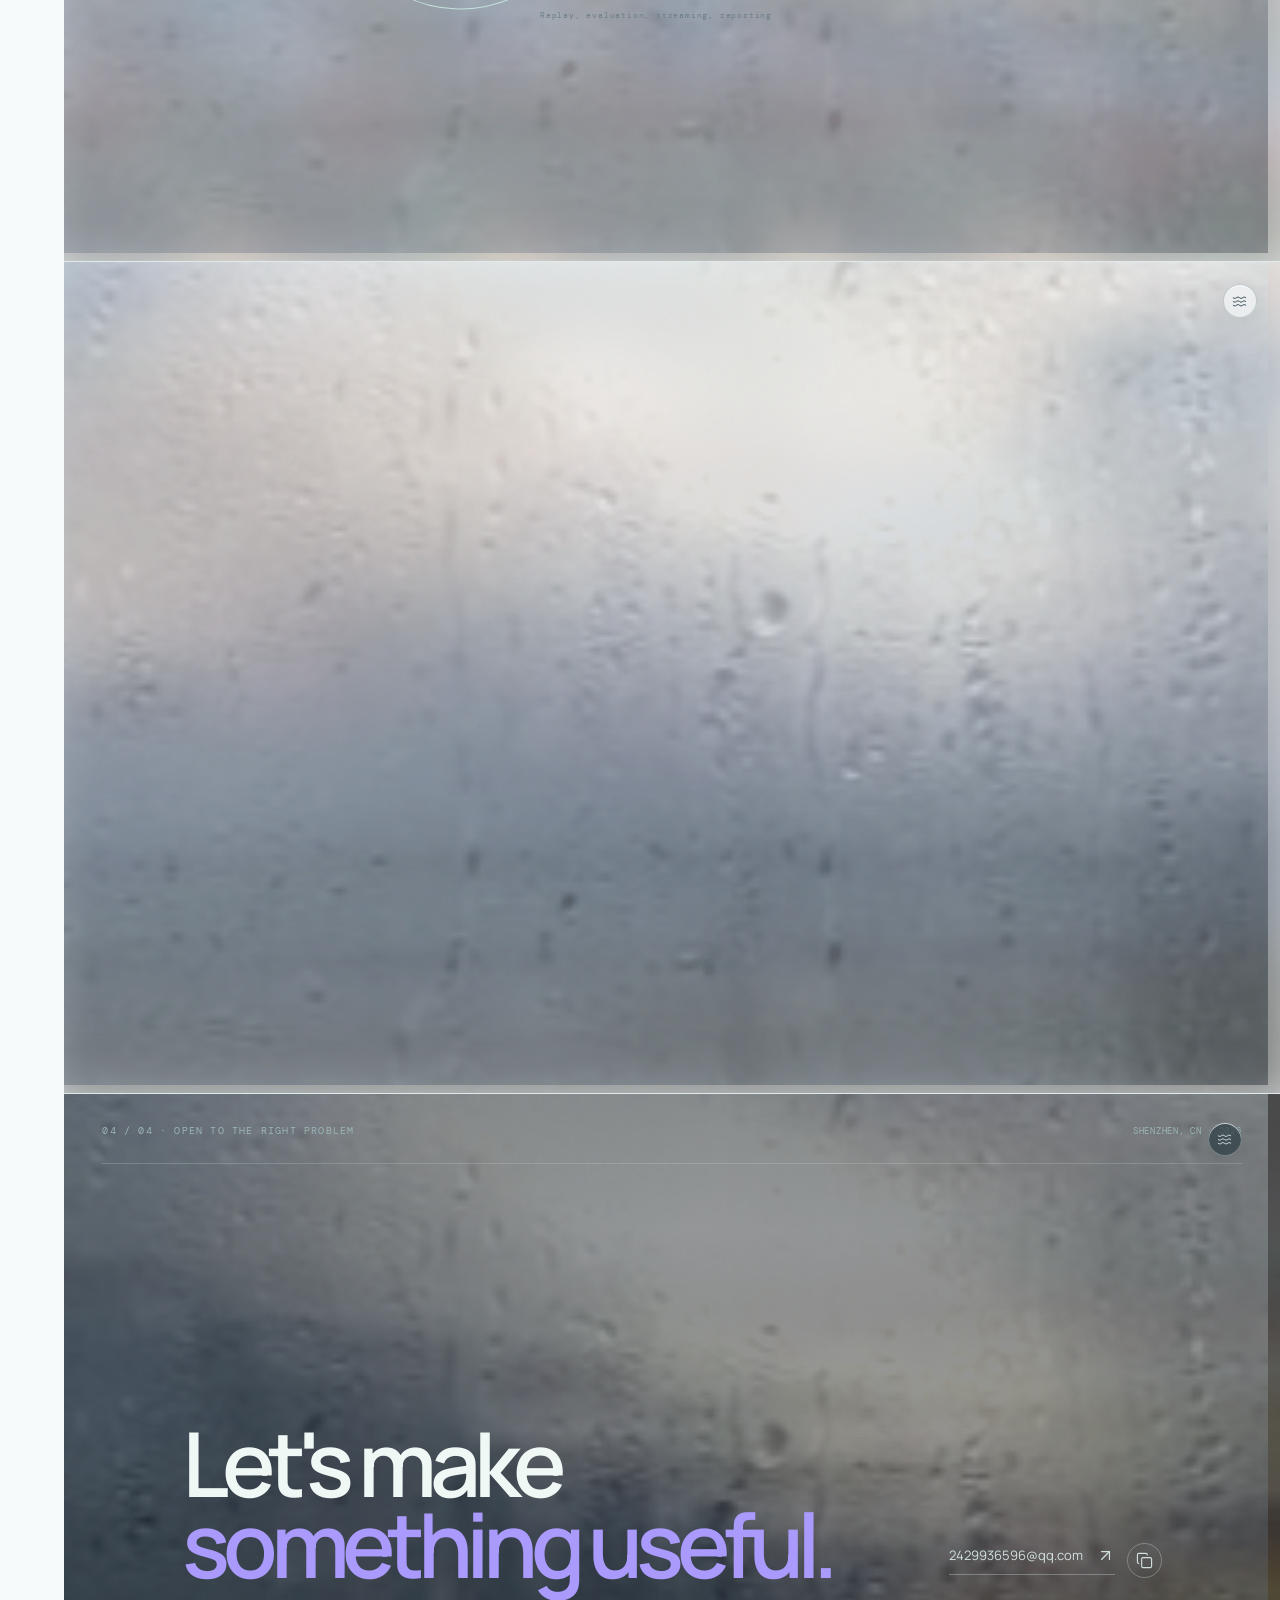
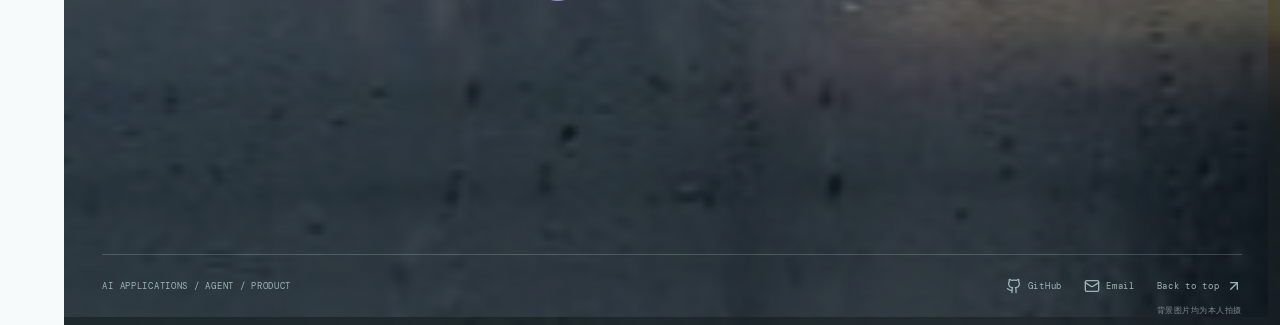
==== commit 0e2aab6c: "snapshot: preserve rainy glass mask experiment" ====
--- a/index.html
+++ b/index.html
@@ -51,8 +51,8 @@
       }
     </style>
     <title>谭懿铖 · AI 应用 / Agent / Product</title>
-    <script type="module" crossorigin src="/portfolio-assets/index-D8rjjMI-.js"></script>
-    <link rel="stylesheet" crossorigin href="/portfolio-assets/index-DGk79u6p.css">
+    <script type="module" crossorigin src="/portfolio-assets/index-QzHav-vV.js"></script>
+    <link rel="stylesheet" crossorigin href="/portfolio-assets/index-4-KQcoi9.css">
   </head>
   <body>
     <div id="preload-screen" aria-hidden="true">
--- a/portfolio-assets/index-4-KQcoi9.css
+++ b/portfolio-assets/index-4-KQcoi9.css
@@ -0,0 +1 @@
+:root{font-family:Manrope,-apple-system,BlinkMacSystemFont,Segoe UI,sans-serif;color:#152027;background:#f7fafb;font-synthesis:none;text-rendering:optimizeLegibility;--ink: #152027;--muted: #708087;--line: #d9e3e5;--accent: #7257f4;--cyan: #58c9d0;--rail: 64px;--max: 1880px}*{box-sizing:border-box}html{scroll-behavior:smooth}body{margin:0;min-width:320px;overflow-x:hidden;background:#f7fafb}button,a{font:inherit}a{color:inherit;text-decoration:none}button{border:0;cursor:pointer}@property --reveal-a{syntax: "<length>"; inherits: true; initial-value: 0px;}@property --reveal-b{syntax: "<length>"; inherits: true; initial-value: 0px;}@property --reveal-c{syntax: "<length>"; inherits: true; initial-value: 0px;}@property --wipe-angle-left{syntax: "<angle>"; inherits: true; initial-value: 0deg;}@property --wipe-angle-right{syntax: "<angle>"; inherits: true; initial-value: 0deg;}.scene-section{--pointer-x: 50%;--pointer-y: 50%;--reveal-a: 0px;--reveal-b: 0px;--reveal-c: 0px;--scatter-x: 38px;--scatter-y: 26px;--wipe-angle-left: 0deg;--wipe-angle-right: 0deg;position:relative;isolation:isolate}.scene-section.is-defogging{--reveal-a: clamp(112px, 11vw, 210px);--reveal-b: clamp(76px, 7.5vw, 145px);--reveal-c: clamp(48px, 4.8vw, 92px)}.scene-section>:not(.scene-backdrop):not(.scene-wiper-stage):not(.scene-wiper){z-index:2}.scene-backdrop{position:absolute;z-index:0;top:0;bottom:0;left:0;width:100%;overflow:hidden;pointer-events:none;background:#eef3f4}.scene-photo{position:absolute;top:0;right:0;bottom:0;left:0;width:100%;height:100%;object-fit:cover;object-position:var(--scene-position)}.scene-photo-preview{opacity:.96;filter:blur(25px) saturate(.5) brightness(1.07);transform:scale(1.035);background:var(--scene-preview) var(--scene-position) / cover no-repeat}.scene-photo-clear{opacity:0;filter:saturate(.92) contrast(.98);transform:translateZ(0);transition:opacity .4s ease}.is-scene-loaded .scene-photo-clear{opacity:1}.scene-fog-glass{position:absolute;z-index:2;top:0;right:0;bottom:0;left:0;overflow:hidden;opacity:1;pointer-events:none;transform:translateZ(0);will-change:opacity;mask-image:linear-gradient(#000,#000);-webkit-mask-image:linear-gradient(#000,#000);transition:opacity 1.25s cubic-bezier(.32,.72,0,1),--reveal-a .16s ease-out,--reveal-b .19s ease-out,--reveal-c .15s ease-out}.scene-section.is-defogging .scene-fog-glass.scene-wipe-mask{mask-image:radial-gradient(ellipse var(--reveal-a) var(--reveal-b) at calc(var(--pointer-x) - 10px) calc(var(--pointer-y) + 7px),transparent 0 30%,rgba(0,0,0,.22) 53%,#000 100%),radial-gradient(ellipse var(--reveal-b) var(--reveal-c) at calc(var(--pointer-x) + var(--scatter-x)) calc(var(--pointer-y) - var(--scatter-y)),transparent 0 24%,rgba(0,0,0,.3) 52%,#000 100%),radial-gradient(ellipse var(--reveal-c) var(--reveal-b) at calc(var(--pointer-x) - var(--scatter-x)) calc(var(--pointer-y) + var(--scatter-y)),transparent 0 18%,rgba(0,0,0,.36) 47%,#000 100%);-webkit-mask-image:radial-gradient(ellipse var(--reveal-a) var(--reveal-b) at calc(var(--pointer-x) - 10px) calc(var(--pointer-y) + 7px),transparent 0 30%,rgba(0,0,0,.22) 53%,#000 100%),radial-gradient(ellipse var(--reveal-b) var(--reveal-c) at calc(var(--pointer-x) + var(--scatter-x)) calc(var(--pointer-y) - var(--scatter-y)),transparent 0 24%,rgba(0,0,0,.3) 52%,#000 100%),radial-gradient(ellipse var(--reveal-c) var(--reveal-b) at calc(var(--pointer-x) - var(--scatter-x)) calc(var(--pointer-y) + var(--scatter-y)),transparent 0 18%,rgba(0,0,0,.36) 47%,#000 100%);mask-composite:intersect;-webkit-mask-composite:source-in,source-in}.is-wiping .scene-fog-glass.scene-wipe-mask{mask-image:conic-gradient(from 270deg at 49.5% 102%,transparent 0deg var(--wipe-angle-left),rgba(0,0,0,.38) calc(var(--wipe-angle-left) + 4deg),#000 calc(var(--wipe-angle-left) + 10deg) 360deg),conic-gradient(from calc(90deg - var(--wipe-angle-right)) at 50.5% 102%,transparent 0deg var(--wipe-angle-right),rgba(0,0,0,.38) calc(var(--wipe-angle-right) + 4deg),#000 calc(var(--wipe-angle-right) + 10deg) 360deg);-webkit-mask-image:conic-gradient(from 270deg at 49.5% 102%,transparent 0deg var(--wipe-angle-left),rgba(0,0,0,.38) calc(var(--wipe-angle-left) + 4deg),#000 calc(var(--wipe-angle-left) + 10deg) 360deg),conic-gradient(from calc(90deg - var(--wipe-angle-right)) at 50.5% 102%,transparent 0deg var(--wipe-angle-right),rgba(0,0,0,.38) calc(var(--wipe-angle-right) + 4deg),#000 calc(var(--wipe-angle-right) + 10deg) 360deg);mask-composite:intersect;-webkit-mask-composite:source-in}.scene-glass-surface{position:absolute;z-index:0;top:0;right:0;bottom:0;left:0;background:#daeaed8a;backdrop-filter:blur(17px) saturate(.72) brightness(.96);-webkit-backdrop-filter:blur(17px) saturate(.72) brightness(.96);mask-image:url(/ui/rainy-glass-reference.png);-webkit-mask-image:url(/ui/rainy-glass-reference.png);mask-size:cover;-webkit-mask-size:cover;mask-repeat:no-repeat;-webkit-mask-repeat:no-repeat;mask-position:center;-webkit-mask-position:center;mask-mode:luminance;-webkit-mask-mode:luminance;opacity:.78}.scene-glass-texture{position:absolute;z-index:1;top:-1%;right:-1%;bottom:-1%;left:-1%;width:100%;height:100%;background:url(/ui/rainy-glass-reference.png) center 38% / cover no-repeat;opacity:.38;mix-blend-mode:multiply;filter:grayscale(.35) saturate(.86) contrast(1.28) brightness(1.16);transition:opacity 1.25s cubic-bezier(.32,.72,0,1)}.scene-legibility{position:absolute;z-index:1;top:0;right:0;bottom:0;left:0;opacity:.72;background:#f7fafb80;transition:opacity 1.1s cubic-bezier(.32,.72,0,1)}.scene-focus-hero .scene-legibility{background:linear-gradient(90deg,#f7fafbf5,#f7fafbd4 38%,#f7fafb7a 66%,#f7fafb94)}.scene-focus-right .scene-legibility{background:linear-gradient(90deg,#f7fafb8f,#f7fafb7a 46%,#f7fafbd1)}.scene-color .scene-legibility{background:#f7fafbad}.scene-warm .scene-legibility{background:#f7f8f9ab}.scene-dark:not(.contact-section) .scene-legibility{background:#f7fafbb5}.scene-loading-line{position:absolute;z-index:4;right:0;bottom:0;left:0;height:2px;opacity:.68;background:linear-gradient(90deg,transparent,rgba(114,87,244,.82),transparent);transform:translate(-100%);animation:scene-loading 1.7s cubic-bezier(.32,.72,0,1) infinite;transition:opacity .35s}.is-scene-loaded .scene-loading-line{opacity:0;animation-play-state:paused}@keyframes scene-loading{to{transform:translate(100%)}}.scene-wiper-stage{position:absolute;z-index:4;top:0;bottom:0;left:0;width:100%;overflow:hidden;pointer-events:none}.scene-wiper-blade{position:absolute;bottom:-12px;left:50%;width:min(48vw,920px);opacity:0;visibility:hidden;will-change:transform,opacity}.scene-wiper-blade img{display:block;width:100%;height:auto;pointer-events:none;filter:drop-shadow(0 8px 7px rgba(17,29,34,.28))}.scene-wiper-left{transform:translate(-100%);transform-origin:98.5% 50%}.scene-wiper-right{transform-origin:1.5% 50%}.scene-wiper-right img{transform:scaleX(-1)}.scene-wiper{position:absolute;z-index:5;right:clamp(14px,1.8vw,30px);bottom:clamp(14px,1.8vw,28px);display:grid;place-items:center;width:34px;height:34px;padding:0;color:#31474f;border:1px solid rgba(102,125,132,.32);border-radius:50%;background:#f7fafbad;box-shadow:inset 0 1px #ffffffbd,0 9px 24px #243b431a;-webkit-backdrop-filter:blur(15px);backdrop-filter:blur(15px);transition:color .28s cubic-bezier(.32,.72,0,1),background .28s cubic-bezier(.32,.72,0,1),transform .28s cubic-bezier(.32,.72,0,1),opacity .28s}.scene-wiper:hover{color:#fff;background:#203139;transform:translateY(-2px)}.scene-wiper:active{transform:translateY(0) scale(.96)}.scene-wiper:focus-visible{outline:2px solid var(--accent);outline-offset:3px}.scene-wiper:disabled{cursor:default;opacity:.48}.scene-wiper:disabled:hover{color:#31474f;background:#f7fafbad;transform:none}.is-cleared{--reveal-a: 120vw;--reveal-b: 120vw;--reveal-c: 120vw}.is-cleared .scene-fog-glass{opacity:.03;mask-image:none;-webkit-mask-image:none}.is-condensing .scene-fog-glass{mask-image:none;-webkit-mask-image:none}.is-cleared .scene-legibility{opacity:.44}.hero-section.is-cleared .scene-legibility{opacity:.59}.project-detail.is-cleared .scene-legibility{opacity:.54}.scene-clear-light.is-cleared .scene-legibility{opacity:.7;background:linear-gradient(90deg,#09141957,#09141933 42%,#091419b8)}.project-detail.scene-clear-light.is-cleared .project-detail-index,.project-detail.scene-clear-light.is-cleared .detail-visual-label,.project-detail.scene-clear-light.is-cleared .detail-visual-caption,.project-detail.scene-clear-light.is-cleared .detail-copy-meta,.project-detail.scene-clear-light.is-cleared .detail-copy>p,.project-detail.scene-clear-light.is-cleared .detail-facts span{color:#ebf4f5b8}.project-detail.scene-clear-light.is-cleared .detail-copy h3,.project-detail.scene-clear-light.is-cleared .detail-facts strong,.project-detail.scene-clear-light.is-cleared .text-link{color:#f3f8f8;text-shadow:0 1px 18px rgba(4,14,18,.3)}.project-detail.scene-clear-light.is-cleared .detail-facts{border-top-color:#e5f1f247}.project-detail.scene-clear-light.is-cleared .detail-facts div{border-bottom-color:#e5f1f247}.project-detail.scene-clear-light.is-cleared .text-link{border-bottom-color:#e5f1f27a}.hero-section .scene-wiper{right:18px;bottom:68px}.statement-section .scene-wiper,.project-detail .scene-wiper,.capabilities-section .scene-wiper{top:22px;bottom:auto}.site-shell{position:relative;z-index:1;min-height:100vh;padding-left:var(--rail)}.side-rail{position:fixed;z-index:20;inset:0 auto 0 0;width:var(--rail);display:flex;align-items:center;flex-direction:column;padding:22px 0 26px;color:#284149;border-right:1px solid rgba(205,219,222,.75);background:#f1f7f8b8;-webkit-backdrop-filter:blur(24px);backdrop-filter:blur(24px)}.monogram{display:grid;place-items:center;width:36px;height:36px;color:#fff;font-size:11px;font-weight:800;border-radius:50%;background:var(--ink)}.rail-line{width:1px;flex:1;margin:28px 0;background:linear-gradient(to bottom,transparent,#bed0d3 20%,#bed0d3 80%,transparent)}.rail-label,.rail-bottom{font-family:DM Mono,monospace;font-size:9px;letter-spacing:.12em;writing-mode:vertical-rl;transform:rotate(180deg);color:#819196}.rail-bottom{color:#526a72}.top-nav{position:relative;z-index:2;width:min(calc(100% - 42px),var(--max));height:82px;margin:0 auto;display:flex;align-items:center;justify-content:space-between;gap:24px;border-bottom:1px solid var(--line)}.wordmark{font-size:17px;font-weight:700;letter-spacing:-.05em}.wordmark span{color:var(--accent)}.nav-links{display:flex;align-items:center;gap:34px;margin-left:auto;margin-right:26px;font-size:12px;color:#62747b}.nav-links a{transition:color .2s ease}.nav-links a:hover{color:var(--ink)}.nav-actions{display:flex;align-items:center;gap:14px}.nav-github{display:inline-flex;align-items:center;gap:8px;padding:9px 13px;color:#fff;font-size:11px;border-radius:999px;background:var(--ink);transition:transform .2s ease,background .2s ease}.nav-github:hover{transform:translateY(-2px);background:#25424b}.menu-toggle{display:none;place-items:center;width:36px;height:36px;color:var(--ink);background:transparent}.section-pad{width:100%;max-width:none;margin:0 auto;padding-right:clamp(21px,3vw,58px);padding-left:clamp(21px,3vw,58px)}.hero-section{position:relative;min-height:calc(100dvh - 82px);display:grid;grid-template-columns:minmax(0,.88fr) minmax(520px,1.12fr);align-items:center;gap:clamp(34px,4vw,78px);padding-top:42px;padding-bottom:68px}.hero-copy{padding-left:clamp(20px,5vw,92px)}.eyebrow,.section-kicker{display:flex;align-items:center;gap:9px;margin:0;color:#63787f;font:10px DM Mono,monospace;letter-spacing:.12em}.eyebrow span{display:block;width:7px;height:7px;border-radius:50%;background:var(--accent);box-shadow:0 0 0 4px #7257f41a}h1,h2,h3,p{margin-top:0}.hero-copy h1{max-width:760px;margin:25px 0 28px;color:var(--ink);font-size:clamp(54px,5.8vw,98px);line-height:.92;letter-spacing:-.078em;font-weight:700}h1 em,h2 em{color:var(--accent);font-style:normal}.hero-description{max-width:480px;color:#60737b;font-size:14px;line-height:1.85}.hero-actions{display:flex;align-items:center;flex-wrap:wrap;gap:12px;margin-top:31px}.button{display:inline-flex;align-items:center;justify-content:center;gap:24px;min-height:48px;padding:0 16px 0 20px;white-space:nowrap;font-size:11px;font-weight:600;border-radius:999px;transition:transform .2s ease,box-shadow .2s ease,background .2s ease,border-color .2s ease}.button:hover{transform:translateY(-2px)}.button:active{transform:translateY(0) scale(.98)}.button-dark{color:#fff;border:1px solid var(--ink);background:var(--ink);box-shadow:0 12px 30px #15202726}.button-dark:hover{background:#28444d;border-color:#28444d;box-shadow:0 16px 32px #15202733}.button-quiet{color:#435a63;border:1px solid #c6d4d7;background:#ffffff85;-webkit-backdrop-filter:blur(12px);backdrop-filter:blur(12px)}.button-quiet:hover{border-color:#aebfc3;background:#fff;box-shadow:0 10px 24px #314f5817}.hero-art{position:relative;min-height:556px;display:flex;align-items:center;padding:20px 0 47px}.hero-project-carousel{width:100%}.carousel-stage{position:relative;height:392px;perspective:1400px;transform-style:preserve-3d}.carousel-card{--card-accent: #7257f4;--card-soft: #e9e5ff;position:absolute;top:11px;right:26px;bottom:20px;left:8px;display:grid;grid-template-rows:38px 1fr 48px;overflow:hidden;border:1px solid rgba(190,205,209,.9);border-radius:16px;background:#fcfefff7;box-shadow:0 28px 60px #2b464f1f;transform-origin:50% 108%;backface-visibility:hidden;transition:transform .92s cubic-bezier(.22,.72,.22,1),opacity .58s ease,filter .58s ease,box-shadow .58s ease}.carousel-card.violet{--card-accent: #7257f4;--card-soft: #e8e3ff}.carousel-card.blue{--card-accent: #3f83e8;--card-soft: #dcecff}.carousel-card.mint{--card-accent: #2f9c86;--card-soft: #d8f0e9}.carousel-card.is-current{z-index:3;opacity:1;filter:none;transform:translateZ(0) rotate(-.7deg) rotateY(0) scale(1)}.carousel-card.is-next{z-index:2;opacity:.82;filter:saturate(.82);transform:translate3d(43px,-17px,-80px) rotate(4.2deg) rotateY(-7deg) scale(.95)}.carousel-card.is-back{z-index:1;opacity:.58;filter:saturate(.58);transform:translate3d(-38px,-5px,-145px) rotate(-5deg) rotateY(8deg) scale(.9)}.carousel-card-top,.carousel-card-bottom{display:flex;align-items:center;justify-content:space-between;gap:16px;padding:0 14px;color:#667a81;font:8px DM Mono,monospace;letter-spacing:.08em}.carousel-card-top{border-bottom:1px solid #dde6e8}.carousel-card-bottom{color:#5f747b;border-top:1px solid #dde6e8}.carousel-card-bottom strong{color:#233840;font:600 13px Manrope,sans-serif;letter-spacing:-.035em}.carousel-media{position:relative;overflow:hidden;margin:12px;border:1px solid rgba(190,205,209,.78);border-radius:11px;background:#f2f6f7}.media-haze{position:absolute;top:0;right:0;bottom:0;left:0;opacity:.8;background:linear-gradient(125deg,var(--card-soft),rgba(255,255,255,.88) 46%,#eef5f6)}.media-shape{position:absolute;z-index:1;border:1px solid rgba(255,255,255,.7);background:var(--card-accent);opacity:.76;box-shadow:0 22px 48px #2d445824}.media-shape-one{width:46%;height:78%;top:-18%;left:-9%;border-radius:20% 48% 34% 42%;transform:rotate(15deg)}.media-shape-two{width:30%;height:46%;right:-4%;bottom:-15%;border-radius:44% 28% 48% 34%;opacity:.28;transform:rotate(-22deg)}.media-window{position:absolute;z-index:2;top:15%;right:7%;bottom:13%;width:65%;overflow:hidden;border:1px solid rgba(255,255,255,.94);border-radius:10px;background:#ffffffc2;box-shadow:0 22px 46px #30475829;-webkit-backdrop-filter:blur(18px);backdrop-filter:blur(18px);transform:rotate(-1.2deg)}.media-window-bar{height:27px;display:flex;align-items:center;gap:5px;padding:0 10px;border-bottom:1px solid rgba(124,147,154,.18)}.media-window-bar i{width:5px;height:5px;border-radius:50%;background:#4b5e6661}.media-window-body{height:calc(100% - 27px);display:grid;grid-template-columns:23% 1fr}.media-sidebar{border-right:1px solid rgba(124,147,154,.16);background:#f5f9fa94}.media-content{padding:19px 17px}.media-title-line,.media-copy-line{height:6px;margin-bottom:9px;border-radius:4px;background:#32474f2e}.media-title-line{width:54%;height:12px;background:var(--card-accent);opacity:.68}.media-copy-line{width:76%}.media-copy-line.short{width:43%}.media-actions{display:flex;gap:7px;margin-top:24px}.media-actions i{width:30%;height:43px;border:1px solid rgba(118,141,148,.18);border-radius:6px;background:#ffffffb8}.media-icon{position:absolute;z-index:3;left:12%;bottom:18%;display:grid;place-items:center;width:58px;height:58px;color:#fff;border:1px solid rgba(255,255,255,.72);border-radius:50%;background:var(--card-accent);box-shadow:0 15px 30px #2339462b}.media-placeholder{position:absolute;z-index:3;top:19px;left:18px;color:#22343c9e;font:8px DM Mono,monospace;letter-spacing:.1em}.carousel-caption{min-height:71px;display:grid;grid-template-columns:minmax(130px,.42fr) 1fr;gap:24px;align-items:center;margin:7px 24px 0 8px;padding:10px 0;border-bottom:1px solid #dce5e7}.carousel-caption>div{display:grid;gap:4px}.carousel-caption span{color:#7c8d92;font:8px DM Mono,monospace;letter-spacing:.08em}.carousel-caption strong{color:#243940;font-size:17px;letter-spacing:-.05em}.carousel-caption p{max-width:410px;margin:0;color:#6b7d83;font-size:10px;line-height:1.6}.carousel-controls{display:flex;align-items:center;justify-content:flex-end;gap:11px;margin:13px 24px 0 8px}.carousel-controls>button{display:grid;place-items:center;width:30px;height:30px;color:#465d65;border:1px solid #cad7da;border-radius:50%;background:#ffffff9e;transition:color .2s ease,border-color .2s ease,transform .2s ease,background .2s ease}.carousel-controls>button:hover{color:#fff;border-color:var(--ink);background:var(--ink);transform:translateY(-1px)}.rotate-left{transform:rotate(-135deg)}.carousel-dots{display:flex;align-items:center;gap:7px;padding:0 5px}.carousel-dots button{width:20px;height:2px;padding:0;background:#c9d4d7;transition:width .35s ease,background .35s ease}.carousel-dots button.is-active{width:37px;background:var(--accent)}.art-caption{position:absolute;z-index:3;right:0;bottom:17px;left:0;display:flex;justify-content:space-between;color:#718389;font:8px DM Mono,monospace;letter-spacing:.1em}.hero-footer{position:absolute;right:0;bottom:17px;left:0;display:flex;align-items:center;gap:16px;padding:0 6px;color:#819197;font:9px DM Mono,monospace;letter-spacing:.08em}.hero-footer span:nth-child(2){margin-left:auto}.statement-section,.projects-section,.capabilities-section,.contact-section{border-top:1px solid rgba(217,227,229,.72)}.statement-section{position:relative;display:grid;grid-template-columns:19% 1fr 22%;gap:30px;min-height:clamp(780px,65vw,1240px);padding-top:112px;padding-bottom:110px}.section-index{color:#829399;font:10px DM Mono,monospace;letter-spacing:.08em}.statement-content{max-width:750px}.statement-content h2,.section-heading h2,.contact-content h2{margin:18px 0 28px;font-size:clamp(42px,5.8vw,88px);line-height:.95;letter-spacing:-.08em;font-weight:600}.statement-content h2 span,.section-heading h2 span{color:var(--accent)}.statement-body{max-width:460px;color:#65777d;font-size:14px;line-height:1.85}.statement-side{align-self:end;display:flex;align-items:flex-start;gap:14px;padding-bottom:9px;color:#76878c;font:11px DM Mono,monospace;line-height:1.6}.side-rule{width:38px;margin-top:8px;border-top:1px solid var(--accent)}.projects-section{padding:0}.projects-intro.scene-bridge{min-height:clamp(780px,65vw,1240px);padding-top:112px;padding-bottom:100px}.section-heading{display:flex;justify-content:space-between;gap:40px;margin-bottom:64px}.section-heading h2{margin-bottom:0}.section-aside{max-width:270px;align-self:flex-end;margin:0 7% 5px 0;color:#6e8086;font-size:12px;line-height:1.75}.project-stage{max-width:920px;margin-bottom:54px}.project-list{border-top:1px solid var(--line)}.project-row{width:100%;display:grid;grid-template-columns:52px 1fr 160px 24px;gap:13px;align-items:center;padding:23px 6px 23px 0;color:#718188;text-align:left;border-bottom:1px solid var(--line);background:transparent;transition:color .2s ease,padding .25s ease}.project-row:hover,.project-row.is-active{color:var(--ink);padding-left:7px}.project-row.is-active .project-name{color:var(--accent)}.project-number,.project-type{font:10px DM Mono,monospace}.project-name{font-size:22px;font-weight:600;letter-spacing:-.055em}.project-type{justify-self:end;font-size:9px;letter-spacing:.06em}.project-arrow{justify-self:end;opacity:0;transition:opacity .2s ease,transform .2s ease}.project-row:hover .project-arrow,.project-row.is-active .project-arrow{opacity:1;transform:translate(2px,-2px)}.project-detail-stack{margin-top:0}.project-detail{min-height:clamp(780px,65vw,1240px);display:grid;grid-template-columns:58px minmax(520px,1.18fr) minmax(360px,.82fr);gap:clamp(30px,4vw,86px);align-items:center;padding:72px 0;scroll-margin-top:76px;opacity:.82;transition:opacity .35s ease}.project-detail.is-active{opacity:1}.project-detail-index{align-self:start;padding-top:8px;color:#8a999e;font:9px DM Mono,monospace}.detail-visual{--detail-accent: #7257f4;position:relative;min-height:390px;display:flex;align-items:center;justify-content:center;overflow:hidden;background:transparent}.detail-visual.violet{--detail-accent: #7257f4;--detail-soft: #e8e3ff}.detail-visual.blue{--detail-accent: #3f83e8;--detail-soft: #dcecff}.detail-visual.mint{--detail-accent: #2f9c86;--detail-soft: #d8f0e9}.detail-visual-grid{position:absolute;top:10%;right:4%;bottom:10%;left:4%;opacity:.27;background-image:linear-gradient(rgba(90,111,116,.12) 1px,transparent 1px),linear-gradient(90deg,rgba(90,111,116,.12) 1px,transparent 1px);background-size:44px 44px;-webkit-mask-image:linear-gradient(90deg,transparent,black 18%,black 82%,transparent);mask-image:linear-gradient(90deg,transparent,black 18%,black 82%,transparent)}.detail-visual-orbit{position:absolute;border:1px solid color-mix(in srgb,var(--detail-accent) 34%,white);border-radius:50%;transform:rotate(-18deg)}.orbit-a{width:75%;height:58%}.orbit-b{width:45%;height:88%;transform:rotate(28deg)}.detail-visual-signal{position:relative;z-index:2;display:grid;place-items:center;width:92px;height:92px;color:#fff;border-radius:50%;background:var(--detail-accent);box-shadow:0 18px 42px color-mix(in srgb,var(--detail-accent) 28%,transparent)}.detail-visual-label,.detail-visual-caption{position:absolute;z-index:2;color:#4c636b;font:8px DM Mono,monospace;letter-spacing:.1em}.detail-visual-label{top:20px;left:24px}.detail-visual-caption{right:24px;bottom:20px;max-width:55%;text-align:right}.detail-copy{max-width:430px}.detail-copy-meta{display:flex;justify-content:space-between;gap:16px;color:#7b8c91;font:8px DM Mono,monospace;letter-spacing:.07em}.detail-copy h3{margin:38px 0 19px;color:#20343c;font-size:clamp(42px,4vw,68px);line-height:.9;letter-spacing:-.075em}.detail-copy>p{max-width:390px;color:#65787e;font-size:13px;line-height:1.75}.detail-facts{margin-top:38px;border-top:1px solid var(--line)}.detail-facts div{display:grid;grid-template-columns:105px 1fr;gap:18px;padding:13px 0;border-bottom:1px solid var(--line)}.detail-facts span{color:#8a999e;font:8px DM Mono,monospace;letter-spacing:.08em}.detail-facts strong{color:#465d65;font-size:10px;font-weight:500;line-height:1.5}.text-link{display:inline-flex;align-items:center;gap:9px;margin-top:38px;color:var(--ink);font-size:12px;font-weight:600;border-bottom:1px solid #afbec2;padding-bottom:7px}.capabilities-section{min-height:clamp(780px,65vw,1240px);padding-top:112px;padding-bottom:120px}.capabilities-heading{margin-bottom:68px}.capability-grid{display:grid;grid-template-columns:repeat(3,1fr)}.capability{min-height:240px;padding:22px 34px 20px 0}.capability+.capability{padding-left:32px}.capability-top{display:flex;justify-content:space-between;color:var(--accent);font:10px DM Mono,monospace}.capability h3{margin:56px 0 14px;font-size:23px;letter-spacing:-.06em}.capability p{max-width:290px;margin:0;color:#708087;font-size:12px;line-height:1.75}.contact-section{width:100%;max-width:none;min-height:clamp(780px,65vw,1240px);display:flex;flex-direction:column;justify-content:space-between;padding:30px clamp(21px,3vw,58px) 31px;background:transparent;color:#fff}.contact-section .scene-photo-preview,.contact-section .scene-glass-surface{filter:brightness(.72) saturate(.74)}.contact-section .scene-photo-clear{filter:saturate(.9) brightness(.68) contrast(1.05)}.contact-section .scene-legibility{opacity:.88;background:linear-gradient(90deg,#0a191fd1,#0e1f26a3 52%,#0d1b21b8)}.contact-section.is-cleared .scene-legibility{opacity:.54}.contact-section .scene-wiper{top:28px;right:clamp(20px,3vw,58px);bottom:auto;color:#d7e5e5;border-color:#d7e5e557;background:#11252c85}.contact-section .scene-wiper:hover{color:#172930;background:#eef7f5}.contact-section .section-kicker,.contact-location{color:#9bb5b7}.contact-top,.contact-footer{width:min(100%,var(--max));margin:0 auto;display:flex;justify-content:space-between;align-items:center;gap:20px}.contact-top{padding-bottom:26px;border-bottom:1px solid rgba(203,232,229,.22)}.contact-location,.contact-footer{font:9px DM Mono,monospace;letter-spacing:.08em}.contact-content{width:min(100%,var(--max));margin:0 auto;display:flex;align-items:flex-end;justify-content:space-between;gap:30px;padding:70px 7% 80px}.contact-content h2{margin:0;color:#f0f8f6;font-size:clamp(50px,7vw,110px);line-height:.9}.contact-content h2 em{color:#a99afb}.contact-actions{display:flex;align-items:center;gap:12px;padding-bottom:7px}.contact-email{display:inline-flex;align-items:center;gap:13px;color:#d0e0df;font-size:13px;border-bottom:1px solid rgba(208,224,223,.35);padding-bottom:9px}.copy-button{display:grid;place-items:center;width:35px;height:35px;color:#d0e0df;border:1px solid rgba(208,224,223,.35);border-radius:50%;background:transparent}.contact-footer{padding-top:23px;border-top:1px solid rgba(203,232,229,.22);color:#9bb5b7}.contact-footer div{display:flex;gap:22px}.contact-footer a{display:inline-flex;align-items:center;gap:6px;transition:color .2s ease}.contact-footer a:hover{color:#fff}.photography-credit{position:absolute;z-index:3;right:clamp(20px,3vw,58px);bottom:9px;color:#d2e2e28f;font:8px DM Mono,monospace;letter-spacing:.06em}@media(max-width:1050px){:root{--rail: 58px}.section-pad{width:100%;padding-right:30px;padding-left:30px}.hero-section{grid-template-columns:1fr;padding-top:62px}.hero-copy{padding-left:0}.hero-art{min-height:540px}.statement-section{grid-template-columns:13% 1fr 20%}.project-detail{min-height:660px;grid-template-columns:42px minmax(330px,1fr) minmax(250px,.88fr)}}@media(max-width:700px){:root{--rail: 0px}.site-shell{padding-left:0}.side-rail{display:none}.top-nav{width:calc(100% - 36px);height:70px}.nav-links{position:fixed;z-index:15;inset:70px 0 auto;display:none;flex-direction:column;align-items:flex-start;gap:22px;margin:0;padding:26px 18px 31px;border-bottom:1px solid var(--line);background:#f7fafbf2;-webkit-backdrop-filter:blur(24px);backdrop-filter:blur(24px)}.nav-links.is-open{display:flex}.nav-github{padding:9px}.nav-github span{display:none}.menu-toggle{display:grid}.section-pad{width:100%;padding-right:18px;padding-left:18px}.hero-section{min-height:auto;padding-top:60px;padding-bottom:84px}.hero-copy h1{font-size:clamp(48px,14vw,76px)}.hero-description{font-size:13px}.hero-art{min-height:480px;padding-top:38px}.carousel-stage{height:270px}.carousel-card{top:8px;right:12px;bottom:16px;left:2px;grid-template-rows:31px 1fr 38px;border-radius:13px}.carousel-card.is-next{transform:translate3d(25px,-12px,-60px) rotate(4deg) rotateY(-6deg) scale(.94)}.carousel-card.is-back{transform:translate3d(-22px,-4px,-110px) rotate(-5deg) rotateY(7deg) scale(.88)}.carousel-card-top,.carousel-card-bottom{padding:0 10px;font-size:6px}.carousel-card-bottom strong{font-size:10px}.carousel-media{margin:8px;border-radius:9px}.media-window{top:15%;right:7%;bottom:13%;width:65%}.media-icon{width:40px;height:40px;left:10%;bottom:15%}.media-icon svg{width:19px;height:19px}.media-placeholder{top:12px;left:12px;font-size:6px}.media-content{padding:11px 10px}.media-window-bar{height:18px;padding:0 7px}.media-window-bar i{width:3px;height:3px}.media-window-body{height:calc(100% - 18px)}.media-title-line{height:8px;margin-bottom:6px}.media-copy-line{height:4px;margin-bottom:6px}.media-actions{gap:4px;margin-top:13px}.media-actions i{height:24px}.carousel-caption{min-height:75px;grid-template-columns:1fr;gap:5px;margin:8px 12px 0 2px;padding:10px 0}.carousel-caption strong{font-size:16px}.carousel-caption p{font-size:10px}.carousel-controls{margin-right:12px}.art-caption{font-size:6px}.hero-footer{bottom:13px}.statement-section{display:block;min-height:0;padding-top:76px;padding-bottom:80px}.statement-content{margin:74px 0 0}.statement-content h2,.section-heading h2{font-size:clamp(48px,14vw,76px)}.statement-side{margin-top:58px}.projects-section,.capabilities-section{padding-top:78px;padding-bottom:80px}.section-heading{display:block;margin-bottom:42px}.section-aside{margin:30px 0 0}.project-row{grid-template-columns:36px 1fr 24px;padding:19px 0}.project-type{display:none}.project-name{font-size:21px}.project-stage{margin-bottom:40px}.project-detail{display:block;min-height:0;padding:40px 0 48px}.project-detail-index{margin-bottom:18px}.detail-visual{min-height:275px}.detail-copy{max-width:none;padding-top:34px}.detail-copy-meta{font-size:7px}.detail-copy h3{margin:27px 0 15px;font-size:52px}.detail-copy>p{font-size:12px}.detail-facts{margin-top:28px}.detail-facts div{grid-template-columns:86px 1fr;gap:12px}.capability-grid{display:block}.capability,.capability+.capability{min-height:0;padding:22px 0 28px;border-left:0}.capability h3{margin-top:40px}.contact-section{min-height:620px;padding:22px 18px 24px}.contact-top,.contact-footer{align-items:flex-start;flex-direction:column}.contact-content{display:block;padding:48px 0}.contact-content h2{font-size:clamp(54px,15vw,88px)}.contact-actions{margin-top:52px}.contact-footer div{flex-wrap:wrap;gap:14px 20px}}@font-face{font-family:Manrope;font-style:normal;font-display:swap;font-weight:400;src:url(/portfolio-assets/manrope-latin-400-normal-PaqtzbVb.woff2) format("woff2"),url(/portfolio-assets/manrope-latin-400-normal-8tf8FM3T.woff) format("woff")}@font-face{font-family:Manrope;font-style:normal;font-display:swap;font-weight:500;src:url(/portfolio-assets/manrope-latin-500-normal-BYYD-dBL.woff2) format("woff2"),url(/portfolio-assets/manrope-latin-500-normal-DMZssgOp.woff) format("woff")}@font-face{font-family:Manrope;font-style:normal;font-display:swap;font-weight:600;src:url(/portfolio-assets/manrope-latin-600-normal-4f0koTD-.woff2) format("woff2"),url(/portfolio-assets/manrope-latin-600-normal-BqgrALkZ.woff) format("woff")}@font-face{font-family:Manrope;font-style:normal;font-display:swap;font-weight:700;src:url(/portfolio-assets/manrope-latin-700-normal-BZp_XxE4.woff2) format("woff2"),url(/portfolio-assets/manrope-latin-700-normal-DGRFkw-m.woff) format("woff")}@font-face{font-family:Manrope;font-style:normal;font-display:swap;font-weight:800;src:url(/portfolio-assets/manrope-latin-800-normal-BfWYOv1c.woff2) format("woff2"),url(/portfolio-assets/manrope-latin-800-normal-uHUdIJgA.woff) format("woff")}@font-face{font-family:DM Mono;font-style:normal;font-display:swap;font-weight:400;src:url(/portfolio-assets/dm-mono-latin-400-normal-4GdczIuU.woff2) format("woff2"),url(/portfolio-assets/dm-mono-latin-400-normal--0xN8mdc.woff) format("woff")}
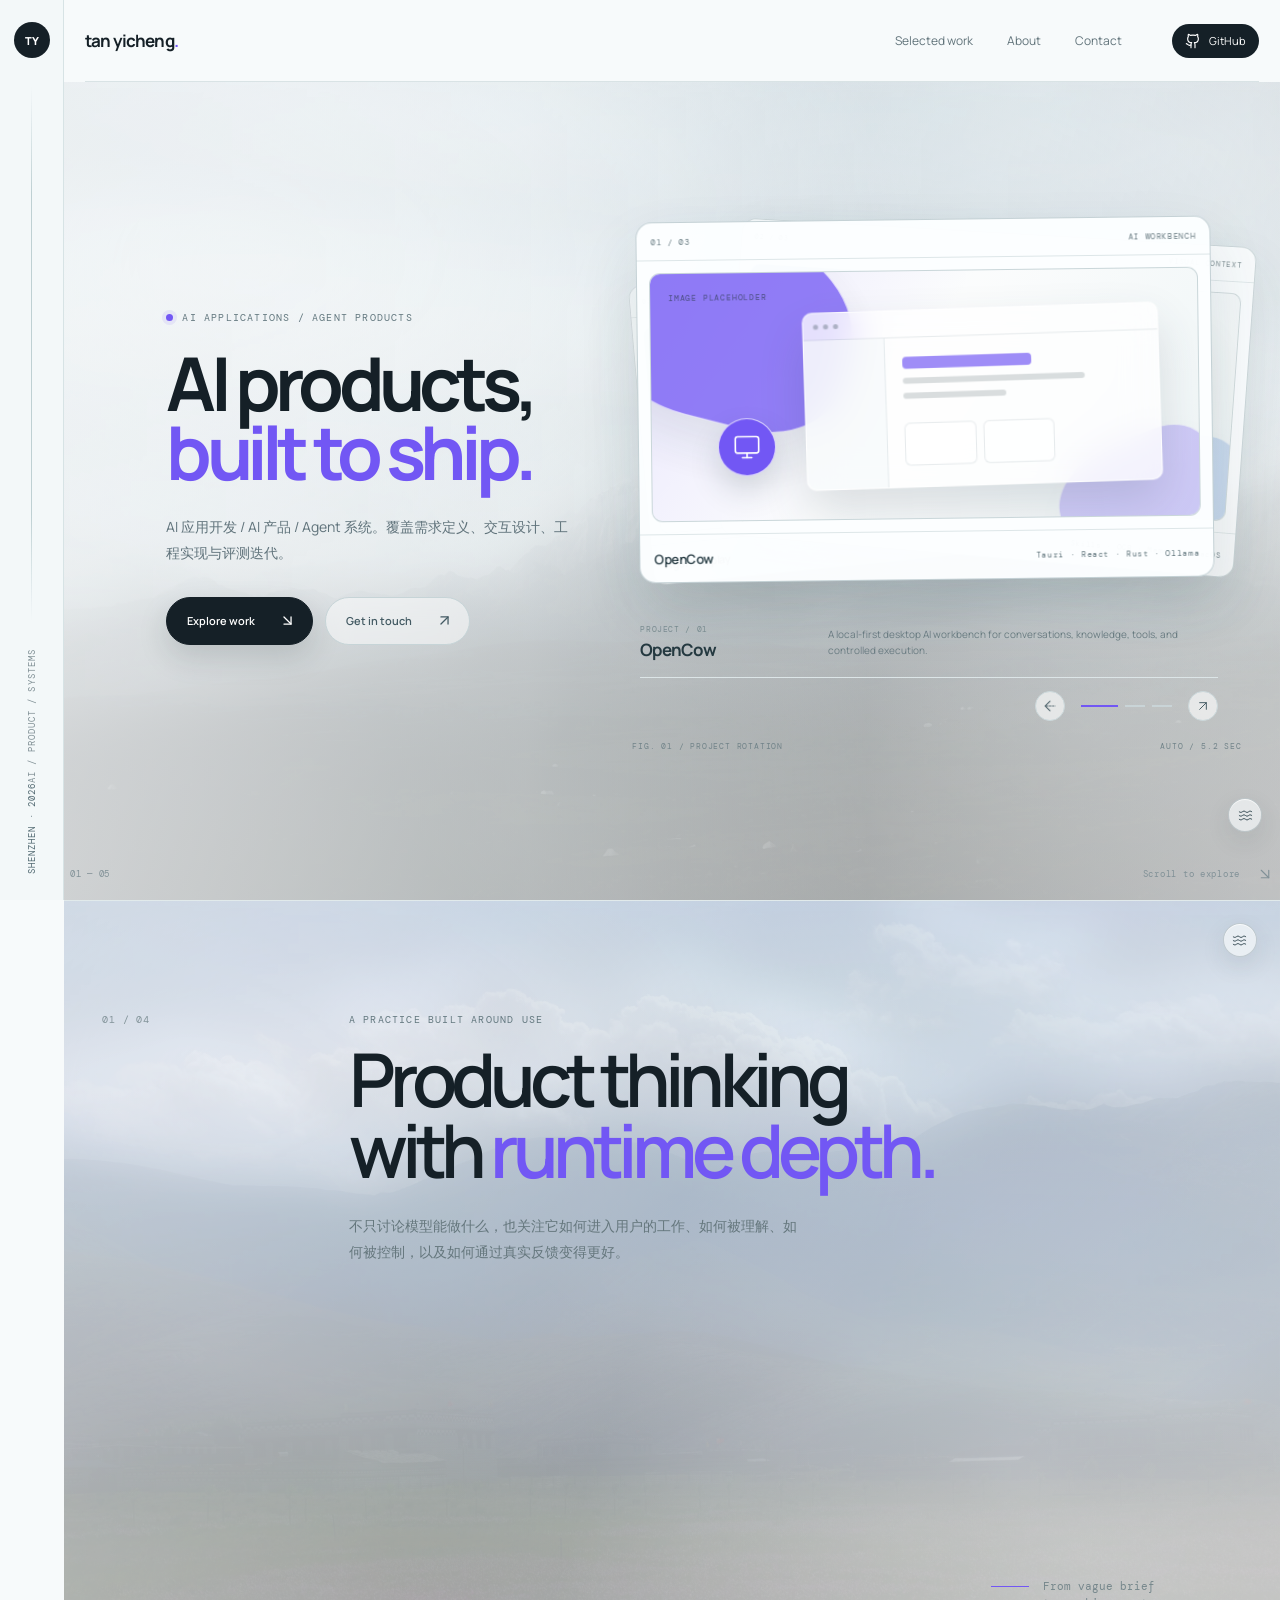
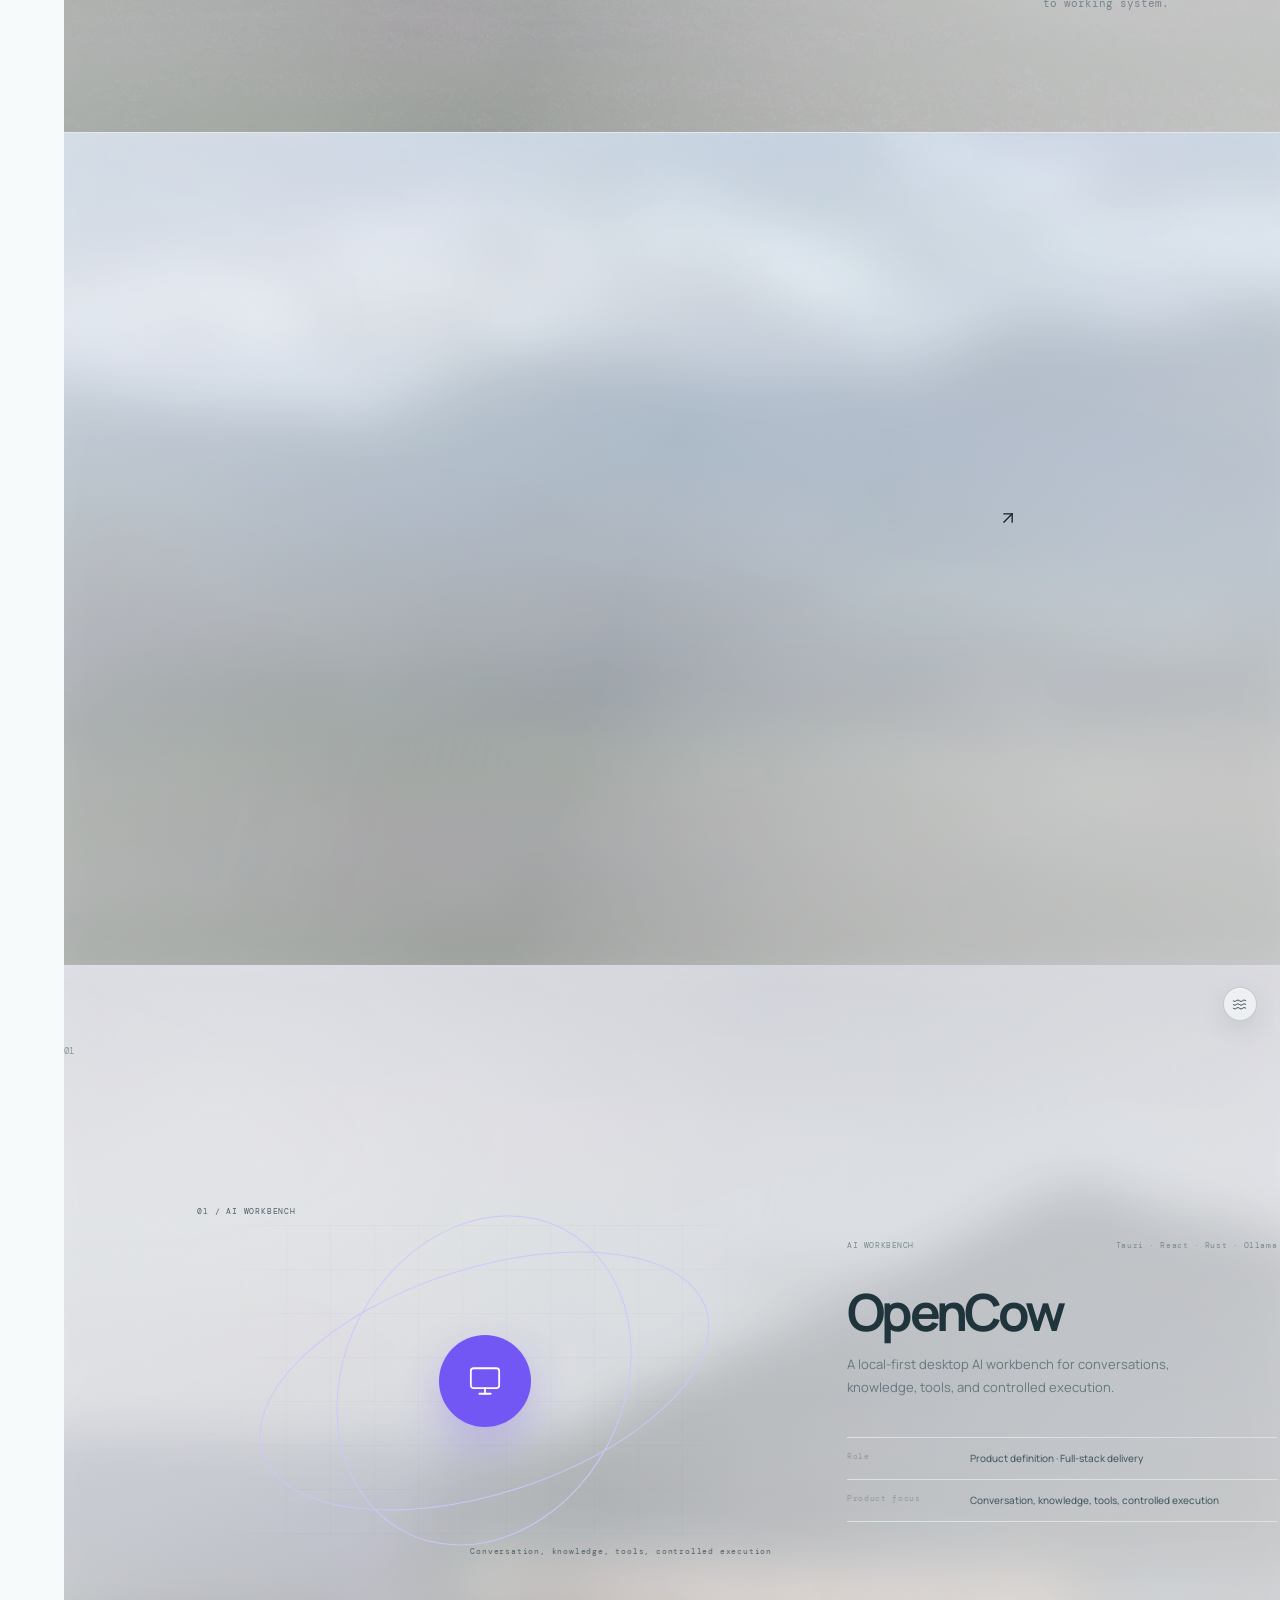
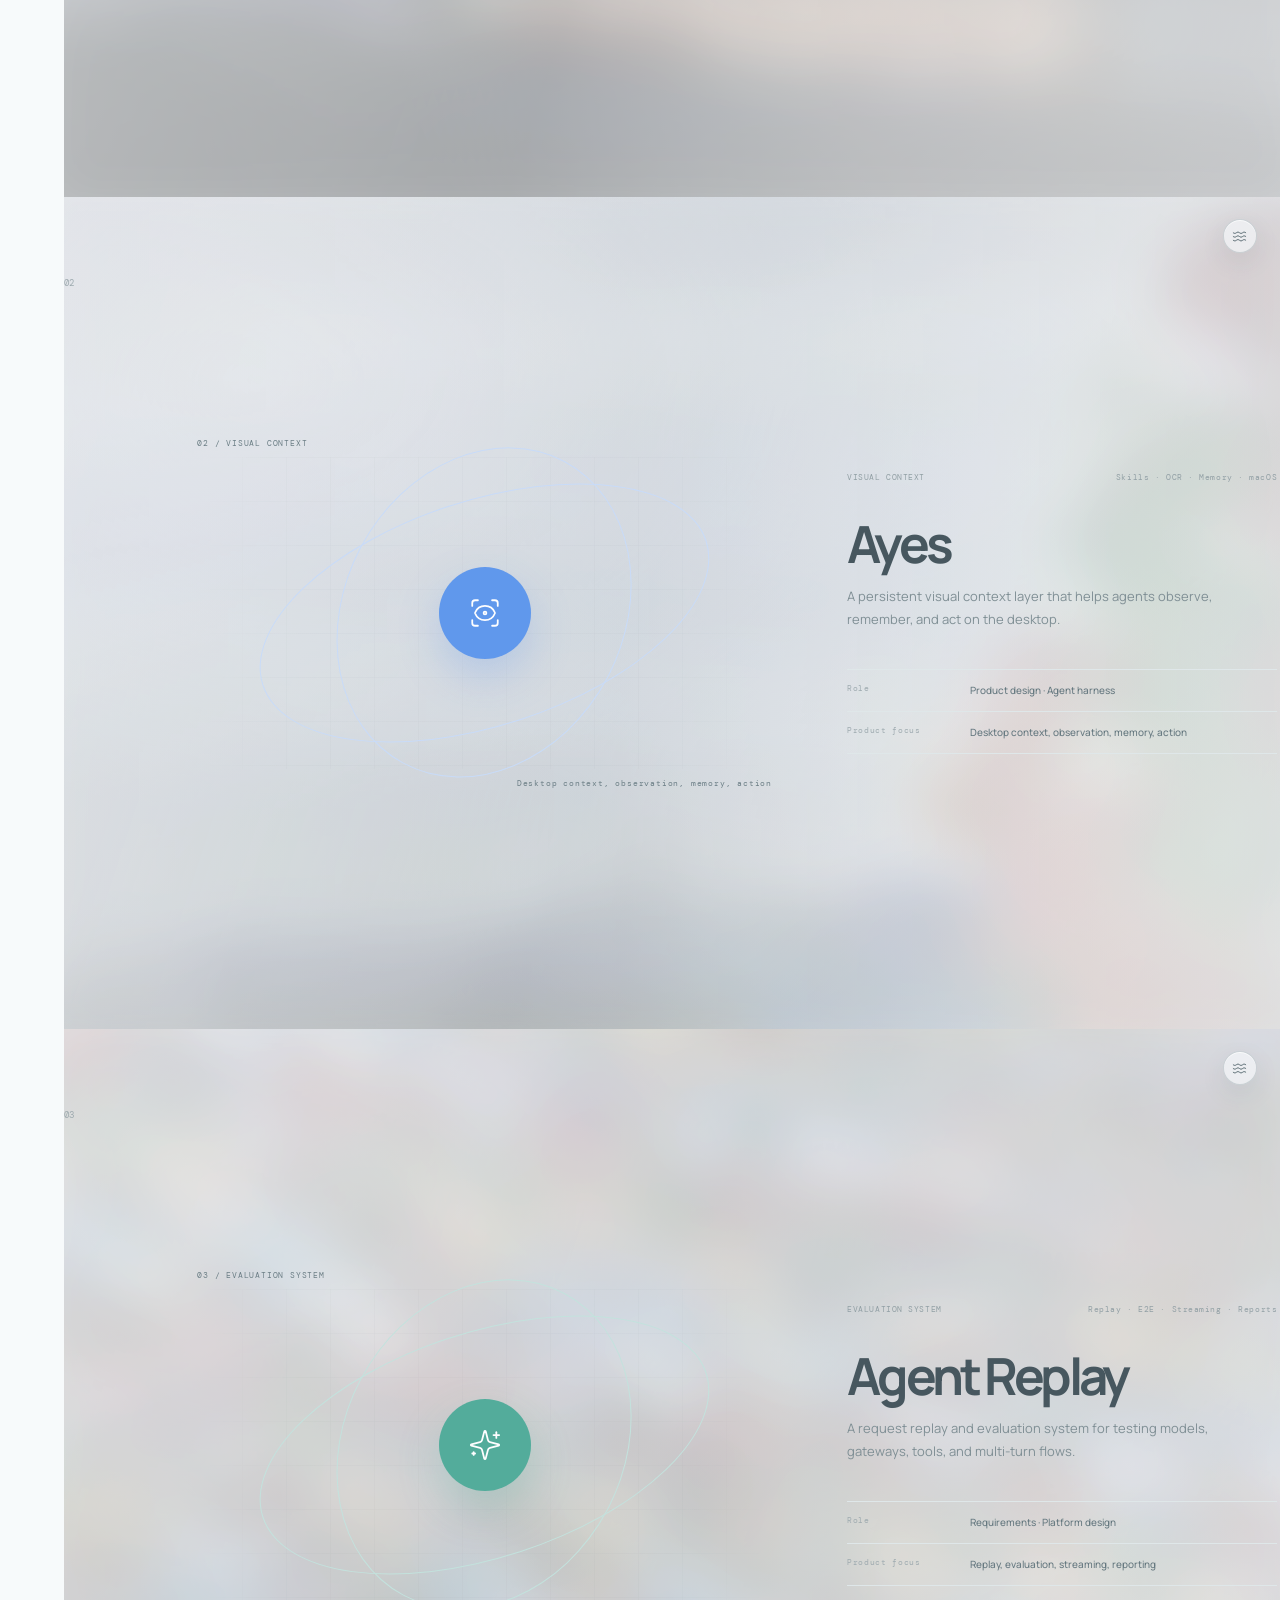
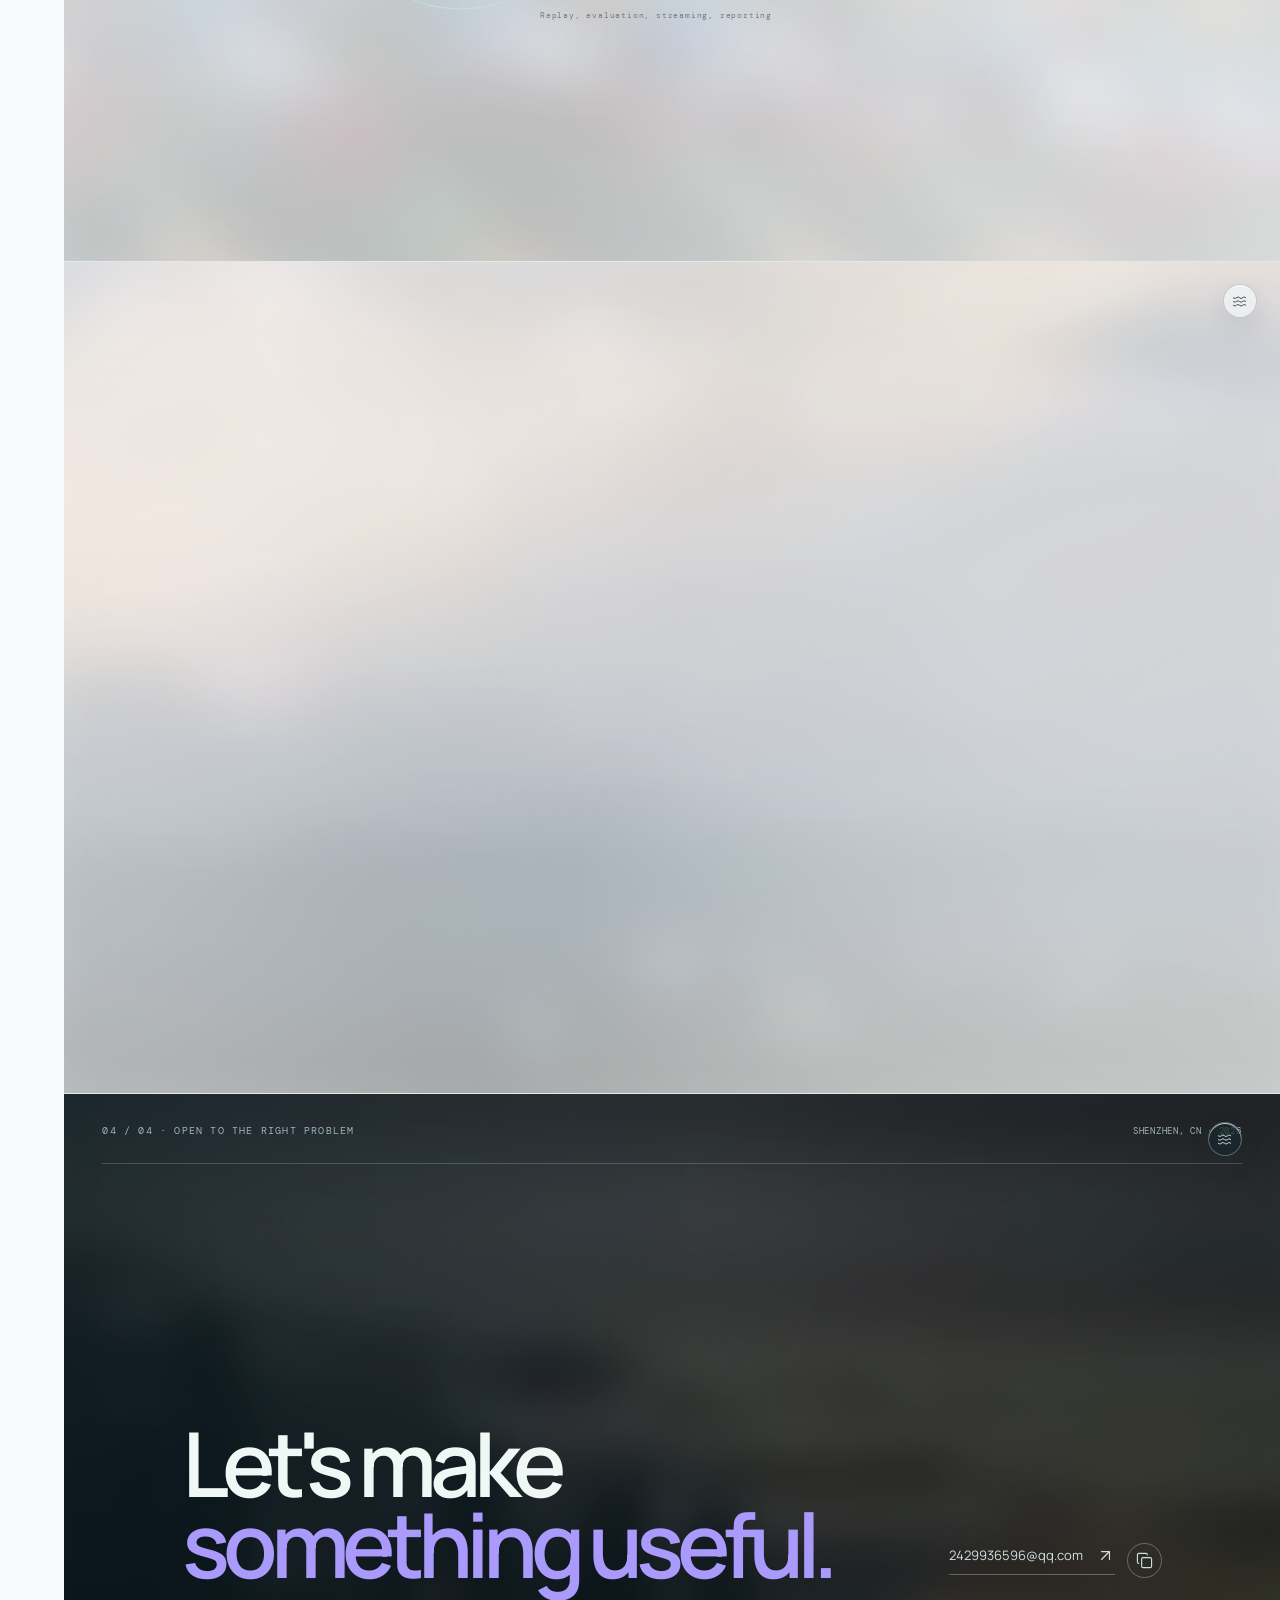
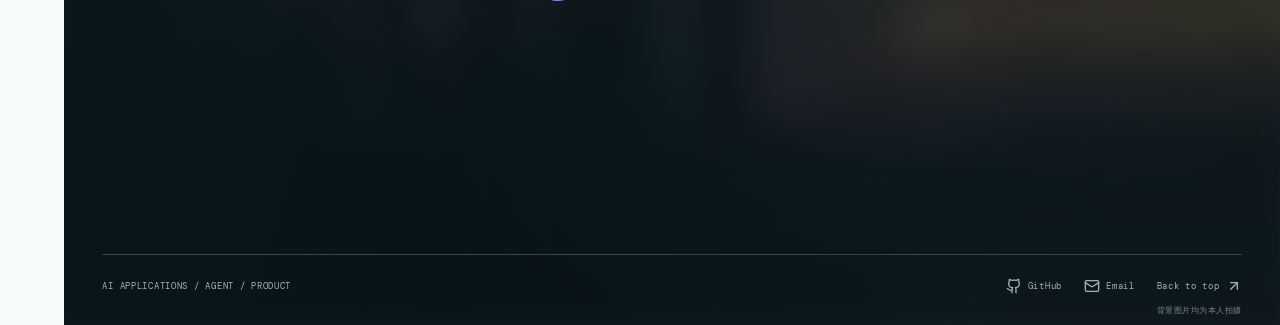
==== commit 1b8930ea: "feat: restore frosted scene transitions" ====
--- a/index.html
+++ b/index.html
@@ -51,8 +51,8 @@
       }
     </style>
     <title>谭懿铖 · AI 应用 / Agent / Product</title>
-    <script type="module" crossorigin src="/portfolio-assets/index-QzHav-vV.js"></script>
-    <link rel="stylesheet" crossorigin href="/portfolio-assets/index-4-KQcoi9.css">
+    <script type="module" crossorigin src="/portfolio-assets/index-BeJY576-.js"></script>
+    <link rel="stylesheet" crossorigin href="/portfolio-assets/index-CmHPPZIP.css">
   </head>
   <body>
     <div id="preload-screen" aria-hidden="true">
--- a/portfolio-assets/index-CmHPPZIP.css
+++ b/portfolio-assets/index-CmHPPZIP.css
@@ -0,0 +1 @@
+:root{font-family:Manrope,-apple-system,BlinkMacSystemFont,Segoe UI,sans-serif;color:#152027;background:#f7fafb;font-synthesis:none;text-rendering:optimizeLegibility;--ink: #152027;--muted: #708087;--line: #d9e3e5;--accent: #7257f4;--cyan: #58c9d0;--rail: 64px;--max: 1880px}*{box-sizing:border-box}html{scroll-behavior:smooth}body{margin:0;min-width:320px;overflow-x:hidden;background:#f7fafb}button,a{font:inherit}a{color:inherit;text-decoration:none}button{border:0;cursor:pointer}@property --reveal-a{syntax: "<length>"; inherits: true; initial-value: 0px;}@property --reveal-b{syntax: "<length>"; inherits: true; initial-value: 0px;}@property --reveal-c{syntax: "<length>"; inherits: true; initial-value: 0px;}@property --wipe-angle-left{syntax: "<angle>"; inherits: true; initial-value: 0deg;}@property --wipe-angle-right{syntax: "<angle>"; inherits: true; initial-value: 0deg;}.scene-section{--pointer-x: 50%;--pointer-y: 50%;--reveal-a: 0px;--reveal-b: 0px;--reveal-c: 0px;--scatter-x: 25px;--scatter-y: 18px;--wipe-angle-left: 0deg;--wipe-angle-right: 0deg;position:relative;isolation:isolate}.scene-section>:not(.scene-backdrop):not(.scene-wiper-stage):not(.scene-wiper){z-index:2}.scene-backdrop{position:absolute;z-index:0;top:0;bottom:0;left:0;width:100%;overflow:hidden;pointer-events:none;background:#eef3f4}.scene-photo{position:absolute;top:0;right:0;bottom:0;left:0;width:100%;height:100%;object-fit:cover;object-position:var(--scene-position)}.scene-photo-preview{opacity:.96;filter:blur(25px) saturate(.5) brightness(1.07);transform:scale(1.035);background:var(--scene-preview) var(--scene-position) / cover no-repeat}.scene-photo-clear{opacity:0;filter:saturate(.92) contrast(.98);transform:translateZ(0);transition:opacity .4s ease}.is-scene-loaded .scene-photo-clear{opacity:1}.scene-fog-glass{position:absolute;z-index:2;top:0;right:0;bottom:0;left:0;overflow:hidden;opacity:1;pointer-events:none;transform:translateZ(0);will-change:opacity;transition:opacity 1.25s cubic-bezier(.32,.72,0,1)}.scene-wiper-reveal{position:absolute;z-index:4;top:0;right:0;bottom:0;left:0;overflow:hidden;opacity:0;pointer-events:none;contain:paint;transform:translateZ(0);will-change:opacity,mask-image;mask-image:linear-gradient(transparent,transparent);-webkit-mask-image:linear-gradient(transparent,transparent);mask-composite:add;-webkit-mask-composite:source-over;transition:opacity .12s ease-out,--reveal-a .1s ease-out,--reveal-b .12s ease-out,--reveal-c .09s ease-out}.scene-section.is-defogging .scene-wiper-reveal.scene-wipe-mask{opacity:1;mask-image:radial-gradient(ellipse var(--reveal-a) var(--reveal-b) at calc(var(--pointer-x) - 6px) calc(var(--pointer-y) + 4px),#000 0 25%,rgba(0,0,0,.74) 52%,transparent 100%),radial-gradient(ellipse var(--reveal-b) var(--reveal-c) at calc(var(--pointer-x) + var(--scatter-x)) calc(var(--pointer-y) - var(--scatter-y)),rgba(0,0,0,.9) 0 18%,rgba(0,0,0,.56) 47%,transparent 100%),radial-gradient(ellipse var(--reveal-c) var(--reveal-b) at calc(var(--pointer-x) - var(--scatter-x)) calc(var(--pointer-y) + var(--scatter-y)),rgba(0,0,0,.82) 0 15%,rgba(0,0,0,.48) 43%,transparent 100%);-webkit-mask-image:radial-gradient(ellipse var(--reveal-a) var(--reveal-b) at calc(var(--pointer-x) - 6px) calc(var(--pointer-y) + 4px),#000 0 25%,rgba(0,0,0,.74) 52%,transparent 100%),radial-gradient(ellipse var(--reveal-b) var(--reveal-c) at calc(var(--pointer-x) + var(--scatter-x)) calc(var(--pointer-y) - var(--scatter-y)),rgba(0,0,0,.9) 0 18%,rgba(0,0,0,.56) 47%,transparent 100%),radial-gradient(ellipse var(--reveal-c) var(--reveal-b) at calc(var(--pointer-x) - var(--scatter-x)) calc(var(--pointer-y) + var(--scatter-y)),rgba(0,0,0,.82) 0 15%,rgba(0,0,0,.48) 43%,transparent 100%)}.is-wiping .scene-wiper-reveal{opacity:1;transition:none;mask-image:conic-gradient(from 270deg at 49.5% 102%,#000 0deg var(--wipe-angle-left),rgba(0,0,0,.68) calc(var(--wipe-angle-left) + 4deg),transparent calc(var(--wipe-angle-left) + 11deg) 360deg),conic-gradient(from calc(90deg - var(--wipe-angle-right)) at 50.5% 102%,#000 0deg var(--wipe-angle-right),rgba(0,0,0,.68) calc(var(--wipe-angle-right) + 4deg),transparent calc(var(--wipe-angle-right) + 11deg) 360deg);-webkit-mask-image:conic-gradient(from 270deg at 49.5% 102%,#000 0deg var(--wipe-angle-left),rgba(0,0,0,.68) calc(var(--wipe-angle-left) + 4deg),transparent calc(var(--wipe-angle-left) + 11deg) 360deg),conic-gradient(from calc(90deg - var(--wipe-angle-right)) at 50.5% 102%,#000 0deg var(--wipe-angle-right),rgba(0,0,0,.68) calc(var(--wipe-angle-right) + 4deg),transparent calc(var(--wipe-angle-right) + 11deg) 360deg)}.scene-photo-reveal{filter:saturate(.92) contrast(.98)}.scene-fog-photo{position:absolute;top:-3%;right:-3%;bottom:-3%;left:-3%;opacity:.82;background:var(--scene-preview) var(--scene-position) / cover no-repeat;filter:blur(22px) saturate(.52) brightness(1.01);transform:scale(1.035)}.scene-mist{position:absolute;top:0;right:0;bottom:0;left:0;opacity:.74;background:radial-gradient(ellipse at 16% 22%,rgba(247,250,251,.58),transparent 47%),radial-gradient(ellipse at 71% 30%,rgba(218,232,235,.38),transparent 51%),radial-gradient(ellipse at 84% 78%,rgba(246,249,250,.46),transparent 48%),linear-gradient(108deg,#f7fafbb8,#d6e5e97a 48%,#f9fbfcbd)}.scene-condensation{position:absolute;z-index:5;top:0;right:0;bottom:0;left:0;opacity:0;overflow:hidden;pointer-events:none;contain:paint}.scene-condensation-haze{position:absolute;top:0;right:0;bottom:0;left:0;opacity:0;background:#e6f0f29e;-webkit-backdrop-filter:blur(6px);backdrop-filter:blur(6px)}.scene-condensation-patch{position:absolute;top:var(--patch-y);left:var(--patch-x);width:var(--patch-size);aspect-ratio:var(--patch-ratio);opacity:0;border-radius:var(--patch-shape);background:radial-gradient(ellipse at 28% 34%,rgba(243,248,249,.78),rgba(222,235,238,.43) 43%,transparent 71%),radial-gradient(ellipse at 72% 67%,rgba(237,245,246,.68),rgba(213,229,233,.3) 46%,transparent 74%);filter:blur(18px);transform:translate(-50%,-50%) scale(.18);transform-origin:center;will-change:transform,opacity}.scene-fog-legibility,.scene-reveal-legibility,.scene-legibility{position:absolute;z-index:3;top:0;right:0;bottom:0;left:0;background:#f7fafb80}.scene-fog-legibility{opacity:.72}.scene-reveal-legibility{opacity:0}.scene-legibility{opacity:0;transition:opacity 1.1s cubic-bezier(.32,.72,0,1)}.scene-focus-hero .scene-fog-legibility,.scene-focus-hero .scene-reveal-legibility,.scene-focus-hero .scene-legibility{background:linear-gradient(90deg,#f7fafbf5,#f7fafbd4 38%,#f7fafb7a 66%,#f7fafb94)}.scene-focus-right .scene-fog-legibility,.scene-focus-right .scene-reveal-legibility,.scene-focus-right .scene-legibility{background:linear-gradient(90deg,#f7fafb8f,#f7fafb7a 46%,#f7fafbd1)}.scene-color .scene-fog-legibility,.scene-color .scene-reveal-legibility,.scene-color .scene-legibility{background:#f7fafbad}.scene-warm .scene-fog-legibility,.scene-warm .scene-reveal-legibility,.scene-warm .scene-legibility{background:#f7f8f9ab}.scene-dark:not(.contact-section) .scene-fog-legibility,.scene-dark:not(.contact-section) .scene-reveal-legibility,.scene-dark:not(.contact-section) .scene-legibility{background:#f7fafbb5}.scene-clear-light .scene-reveal-legibility,.scene-clear-light .scene-legibility{background:linear-gradient(90deg,#09141957,#09141933 42%,#091419b8)}.scene-loading-line{position:absolute;z-index:4;right:0;bottom:0;left:0;height:2px;opacity:.68;background:linear-gradient(90deg,transparent,rgba(114,87,244,.82),transparent);transform:translate(-100%);animation:scene-loading 1.7s cubic-bezier(.32,.72,0,1) infinite;transition:opacity .35s}.is-scene-loaded .scene-loading-line{opacity:0;animation-play-state:paused}@keyframes scene-loading{to{transform:translate(100%)}}.scene-wiper-stage{position:absolute;z-index:4;top:0;bottom:0;left:0;width:100%;overflow:hidden;pointer-events:none}.scene-wiper-blade{position:absolute;bottom:-24px;left:50%;width:min(48vw,920px);opacity:0;visibility:hidden;will-change:transform,opacity}.scene-wiper-blade img{display:block;width:100%;height:auto;pointer-events:none;filter:none}.scene-wiper-left{transform:translate(-100%);transform-origin:98.5% 50%}.scene-wiper-right{transform-origin:1.5% 50%}.scene-wiper-right img{transform:scaleX(-1)}.scene-wiper{position:absolute;z-index:5;right:clamp(14px,1.8vw,30px);bottom:clamp(14px,1.8vw,28px);display:grid;place-items:center;width:34px;height:34px;padding:0;color:#31474f;border:1px solid rgba(102,125,132,.32);border-radius:50%;background:#f7fafbad;box-shadow:inset 0 1px #ffffffbd,0 9px 24px #243b431a;-webkit-backdrop-filter:blur(15px);backdrop-filter:blur(15px);transition:color .28s cubic-bezier(.32,.72,0,1),background .28s cubic-bezier(.32,.72,0,1),transform .28s cubic-bezier(.32,.72,0,1),opacity .28s}.scene-wiper:hover{color:#fff;background:#203139;transform:translateY(-2px)}.scene-wiper:active{transform:translateY(0) scale(.96)}.scene-wiper:focus-visible{outline:2px solid var(--accent);outline-offset:3px}.scene-wiper:disabled{cursor:default;opacity:.48}.scene-wiper:disabled:hover{color:#31474f;background:#f7fafbad;transform:none}.is-cleared{--reveal-a: 120vw;--reveal-b: 120vw;--reveal-c: 120vw}.is-cleared .scene-fog-glass{opacity:.03}.is-condensing .scene-condensation{opacity:1}.is-cleared .scene-legibility{opacity:.44}.hero-section.is-cleared .scene-legibility{opacity:.59}.project-detail.is-cleared .scene-legibility{opacity:.54}.scene-clear-light.is-cleared .scene-legibility{opacity:.7}.project-detail.scene-clear-light.is-cleared .project-detail-index,.project-detail.scene-clear-light.is-cleared .detail-visual-label,.project-detail.scene-clear-light.is-cleared .detail-visual-caption,.project-detail.scene-clear-light.is-cleared .detail-copy-meta,.project-detail.scene-clear-light.is-cleared .detail-copy>p,.project-detail.scene-clear-light.is-cleared .detail-facts span{color:#ebf4f5b8}.project-detail.scene-clear-light.is-cleared .detail-copy h3,.project-detail.scene-clear-light.is-cleared .detail-facts strong,.project-detail.scene-clear-light.is-cleared .text-link{color:#f3f8f8;text-shadow:0 1px 18px rgba(4,14,18,.3)}.project-detail.scene-clear-light.is-cleared .detail-facts{border-top-color:#e5f1f247}.project-detail.scene-clear-light.is-cleared .detail-facts div{border-bottom-color:#e5f1f247}.project-detail.scene-clear-light.is-cleared .text-link{border-bottom-color:#e5f1f27a}.hero-section .scene-wiper{right:18px;bottom:68px}.statement-section .scene-wiper,.project-detail .scene-wiper,.capabilities-section .scene-wiper{top:22px;bottom:auto}.site-shell{position:relative;z-index:1;min-height:100vh;padding-left:var(--rail)}.side-rail{position:fixed;z-index:20;inset:0 auto 0 0;width:var(--rail);display:flex;align-items:center;flex-direction:column;padding:22px 0 26px;color:#284149;border-right:1px solid rgba(205,219,222,.75);background:#f1f7f8b8;-webkit-backdrop-filter:blur(24px);backdrop-filter:blur(24px)}.monogram{display:grid;place-items:center;width:36px;height:36px;color:#fff;font-size:11px;font-weight:800;border-radius:50%;background:var(--ink)}.rail-line{width:1px;flex:1;margin:28px 0;background:linear-gradient(to bottom,transparent,#bed0d3 20%,#bed0d3 80%,transparent)}.rail-label,.rail-bottom{font-family:DM Mono,monospace;font-size:9px;letter-spacing:.12em;writing-mode:vertical-rl;transform:rotate(180deg);color:#819196}.rail-bottom{color:#526a72}.top-nav{position:relative;z-index:2;width:min(calc(100% - 42px),var(--max));height:82px;margin:0 auto;display:flex;align-items:center;justify-content:space-between;gap:24px;border-bottom:1px solid var(--line)}.wordmark{font-size:17px;font-weight:700;letter-spacing:-.05em}.wordmark span{color:var(--accent)}.nav-links{display:flex;align-items:center;gap:34px;margin-left:auto;margin-right:26px;font-size:12px;color:#62747b}.nav-links a{transition:color .2s ease}.nav-links a:hover{color:var(--ink)}.nav-actions{display:flex;align-items:center;gap:14px}.nav-github{display:inline-flex;align-items:center;gap:8px;padding:9px 13px;color:#fff;font-size:11px;border-radius:999px;background:var(--ink);transition:transform .2s ease,background .2s ease}.nav-github:hover{transform:translateY(-2px);background:#25424b}.menu-toggle{display:none;place-items:center;width:36px;height:36px;color:var(--ink);background:transparent}.section-pad{width:100%;max-width:none;margin:0 auto;padding-right:clamp(21px,3vw,58px);padding-left:clamp(21px,3vw,58px)}.hero-section{position:relative;min-height:calc(100dvh - 82px);display:grid;grid-template-columns:minmax(0,.88fr) minmax(520px,1.12fr);align-items:center;gap:clamp(34px,4vw,78px);padding-top:42px;padding-bottom:68px}.hero-copy{padding-left:clamp(20px,5vw,92px)}.eyebrow,.section-kicker{display:flex;align-items:center;gap:9px;margin:0;color:#63787f;font:10px DM Mono,monospace;letter-spacing:.12em}.eyebrow span{display:block;width:7px;height:7px;border-radius:50%;background:var(--accent);box-shadow:0 0 0 4px #7257f41a}h1,h2,h3,p{margin-top:0}.hero-copy h1{max-width:760px;margin:25px 0 28px;color:var(--ink);font-size:clamp(54px,5.8vw,98px);line-height:.92;letter-spacing:-.078em;font-weight:700}h1 em,h2 em{color:var(--accent);font-style:normal}.hero-description{max-width:480px;color:#60737b;font-size:14px;line-height:1.85}.hero-actions{display:flex;align-items:center;flex-wrap:wrap;gap:12px;margin-top:31px}.button{display:inline-flex;align-items:center;justify-content:center;gap:24px;min-height:48px;padding:0 16px 0 20px;white-space:nowrap;font-size:11px;font-weight:600;border-radius:999px;transition:transform .2s ease,box-shadow .2s ease,background .2s ease,border-color .2s ease}.button:hover{transform:translateY(-2px)}.button:active{transform:translateY(0) scale(.98)}.button-dark{color:#fff;border:1px solid var(--ink);background:var(--ink);box-shadow:0 12px 30px #15202726}.button-dark:hover{background:#28444d;border-color:#28444d;box-shadow:0 16px 32px #15202733}.button-quiet{color:#435a63;border:1px solid #c6d4d7;background:#ffffff85;-webkit-backdrop-filter:blur(12px);backdrop-filter:blur(12px)}.button-quiet:hover{border-color:#aebfc3;background:#fff;box-shadow:0 10px 24px #314f5817}.hero-art{position:relative;min-height:556px;display:flex;align-items:center;padding:20px 0 47px}.hero-project-carousel{width:100%}.carousel-stage{position:relative;height:392px;perspective:1400px;transform-style:preserve-3d}.carousel-card{--card-accent: #7257f4;--card-soft: #e9e5ff;position:absolute;top:11px;right:26px;bottom:20px;left:8px;display:grid;grid-template-rows:38px 1fr 48px;overflow:hidden;border:1px solid rgba(190,205,209,.9);border-radius:16px;background:#fcfefff7;box-shadow:0 28px 60px #2b464f1f;transform-origin:50% 108%;backface-visibility:hidden;transition:transform .92s cubic-bezier(.22,.72,.22,1),opacity .58s ease,filter .58s ease,box-shadow .58s ease}.carousel-card.violet{--card-accent: #7257f4;--card-soft: #e8e3ff}.carousel-card.blue{--card-accent: #3f83e8;--card-soft: #dcecff}.carousel-card.mint{--card-accent: #2f9c86;--card-soft: #d8f0e9}.carousel-card.is-current{z-index:3;opacity:1;filter:none;transform:translateZ(0) rotate(-.7deg) rotateY(0) scale(1)}.carousel-card.is-next{z-index:2;opacity:.82;filter:saturate(.82);transform:translate3d(43px,-17px,-80px) rotate(4.2deg) rotateY(-7deg) scale(.95)}.carousel-card.is-back{z-index:1;opacity:.58;filter:saturate(.58);transform:translate3d(-38px,-5px,-145px) rotate(-5deg) rotateY(8deg) scale(.9)}.carousel-card-top,.carousel-card-bottom{display:flex;align-items:center;justify-content:space-between;gap:16px;padding:0 14px;color:#667a81;font:8px DM Mono,monospace;letter-spacing:.08em}.carousel-card-top{border-bottom:1px solid #dde6e8}.carousel-card-bottom{color:#5f747b;border-top:1px solid #dde6e8}.carousel-card-bottom strong{color:#233840;font:600 13px Manrope,sans-serif;letter-spacing:-.035em}.carousel-media{position:relative;overflow:hidden;margin:12px;border:1px solid rgba(190,205,209,.78);border-radius:11px;background:#f2f6f7}.media-haze{position:absolute;top:0;right:0;bottom:0;left:0;opacity:.8;background:linear-gradient(125deg,var(--card-soft),rgba(255,255,255,.88) 46%,#eef5f6)}.media-shape{position:absolute;z-index:1;border:1px solid rgba(255,255,255,.7);background:var(--card-accent);opacity:.76;box-shadow:0 22px 48px #2d445824}.media-shape-one{width:46%;height:78%;top:-18%;left:-9%;border-radius:20% 48% 34% 42%;transform:rotate(15deg)}.media-shape-two{width:30%;height:46%;right:-4%;bottom:-15%;border-radius:44% 28% 48% 34%;opacity:.28;transform:rotate(-22deg)}.media-window{position:absolute;z-index:2;top:15%;right:7%;bottom:13%;width:65%;overflow:hidden;border:1px solid rgba(255,255,255,.94);border-radius:10px;background:#ffffffc2;box-shadow:0 22px 46px #30475829;-webkit-backdrop-filter:blur(18px);backdrop-filter:blur(18px);transform:rotate(-1.2deg)}.media-window-bar{height:27px;display:flex;align-items:center;gap:5px;padding:0 10px;border-bottom:1px solid rgba(124,147,154,.18)}.media-window-bar i{width:5px;height:5px;border-radius:50%;background:#4b5e6661}.media-window-body{height:calc(100% - 27px);display:grid;grid-template-columns:23% 1fr}.media-sidebar{border-right:1px solid rgba(124,147,154,.16);background:#f5f9fa94}.media-content{padding:19px 17px}.media-title-line,.media-copy-line{height:6px;margin-bottom:9px;border-radius:4px;background:#32474f2e}.media-title-line{width:54%;height:12px;background:var(--card-accent);opacity:.68}.media-copy-line{width:76%}.media-copy-line.short{width:43%}.media-actions{display:flex;gap:7px;margin-top:24px}.media-actions i{width:30%;height:43px;border:1px solid rgba(118,141,148,.18);border-radius:6px;background:#ffffffb8}.media-icon{position:absolute;z-index:3;left:12%;bottom:18%;display:grid;place-items:center;width:58px;height:58px;color:#fff;border:1px solid rgba(255,255,255,.72);border-radius:50%;background:var(--card-accent);box-shadow:0 15px 30px #2339462b}.media-placeholder{position:absolute;z-index:3;top:19px;left:18px;color:#22343c9e;font:8px DM Mono,monospace;letter-spacing:.1em}.carousel-caption{min-height:71px;display:grid;grid-template-columns:minmax(130px,.42fr) 1fr;gap:24px;align-items:center;margin:7px 24px 0 8px;padding:10px 0;border-bottom:1px solid #dce5e7}.carousel-caption>div{display:grid;gap:4px}.carousel-caption span{color:#7c8d92;font:8px DM Mono,monospace;letter-spacing:.08em}.carousel-caption strong{color:#243940;font-size:17px;letter-spacing:-.05em}.carousel-caption p{max-width:410px;margin:0;color:#6b7d83;font-size:10px;line-height:1.6}.carousel-controls{display:flex;align-items:center;justify-content:flex-end;gap:11px;margin:13px 24px 0 8px}.carousel-controls>button{display:grid;place-items:center;width:30px;height:30px;color:#465d65;border:1px solid #cad7da;border-radius:50%;background:#ffffff9e;transition:color .2s ease,border-color .2s ease,transform .2s ease,background .2s ease}.carousel-controls>button:hover{color:#fff;border-color:var(--ink);background:var(--ink);transform:translateY(-1px)}.rotate-left{transform:rotate(-135deg)}.carousel-dots{display:flex;align-items:center;gap:7px;padding:0 5px}.carousel-dots button{width:20px;height:2px;padding:0;background:#c9d4d7;transition:width .35s ease,background .35s ease}.carousel-dots button.is-active{width:37px;background:var(--accent)}.art-caption{position:absolute;z-index:3;right:0;bottom:17px;left:0;display:flex;justify-content:space-between;color:#718389;font:8px DM Mono,monospace;letter-spacing:.1em}.hero-footer{position:absolute;right:0;bottom:17px;left:0;display:flex;align-items:center;gap:16px;padding:0 6px;color:#819197;font:9px DM Mono,monospace;letter-spacing:.08em}.hero-footer span:nth-child(2){margin-left:auto}.statement-section,.projects-section,.capabilities-section,.contact-section{border-top:1px solid rgba(217,227,229,.72)}.statement-section{position:relative;display:grid;grid-template-columns:19% 1fr 22%;gap:30px;min-height:clamp(780px,65vw,1240px);padding-top:112px;padding-bottom:110px}.section-index{color:#829399;font:10px DM Mono,monospace;letter-spacing:.08em}.statement-content{max-width:750px}.statement-content h2,.section-heading h2,.contact-content h2{margin:18px 0 28px;font-size:clamp(42px,5.8vw,88px);line-height:.95;letter-spacing:-.08em;font-weight:600}.statement-content h2 span,.section-heading h2 span{color:var(--accent)}.statement-body{max-width:460px;color:#65777d;font-size:14px;line-height:1.85}.statement-side{align-self:end;display:flex;align-items:flex-start;gap:14px;padding-bottom:9px;color:#76878c;font:11px DM Mono,monospace;line-height:1.6}.side-rule{width:38px;margin-top:8px;border-top:1px solid var(--accent)}.projects-section{padding:0}.projects-intro.scene-bridge{min-height:clamp(780px,65vw,1240px);padding-top:112px;padding-bottom:100px}.section-heading{display:flex;justify-content:space-between;gap:40px;margin-bottom:64px}.section-heading h2{margin-bottom:0}.section-aside{max-width:270px;align-self:flex-end;margin:0 7% 5px 0;color:#6e8086;font-size:12px;line-height:1.75}.project-stage{max-width:920px;margin-bottom:54px}.project-list{border-top:1px solid var(--line)}.project-row{width:100%;display:grid;grid-template-columns:52px 1fr 160px 24px;gap:13px;align-items:center;padding:23px 6px 23px 0;color:#718188;text-align:left;border-bottom:1px solid var(--line);background:transparent;transition:color .2s ease,padding .25s ease}.project-row:hover,.project-row.is-active{color:var(--ink);padding-left:7px}.project-row.is-active .project-name{color:var(--accent)}.project-number,.project-type{font:10px DM Mono,monospace}.project-name{font-size:22px;font-weight:600;letter-spacing:-.055em}.project-type{justify-self:end;font-size:9px;letter-spacing:.06em}.project-arrow{justify-self:end;opacity:0;transition:opacity .2s ease,transform .2s ease}.project-row:hover .project-arrow,.project-row.is-active .project-arrow{opacity:1;transform:translate(2px,-2px)}.project-detail-stack{margin-top:0}.project-detail{min-height:clamp(780px,65vw,1240px);display:grid;grid-template-columns:58px minmax(520px,1.18fr) minmax(360px,.82fr);gap:clamp(30px,4vw,86px);align-items:center;padding:72px 0;scroll-margin-top:76px;opacity:.82;transition:opacity .35s ease}.project-detail.is-active{opacity:1}.project-detail-index{align-self:start;padding-top:8px;color:#8a999e;font:9px DM Mono,monospace}.detail-visual{--detail-accent: #7257f4;position:relative;min-height:390px;display:flex;align-items:center;justify-content:center;overflow:hidden;background:transparent}.detail-visual.violet{--detail-accent: #7257f4;--detail-soft: #e8e3ff}.detail-visual.blue{--detail-accent: #3f83e8;--detail-soft: #dcecff}.detail-visual.mint{--detail-accent: #2f9c86;--detail-soft: #d8f0e9}.detail-visual-grid{position:absolute;top:10%;right:4%;bottom:10%;left:4%;opacity:.27;background-image:linear-gradient(rgba(90,111,116,.12) 1px,transparent 1px),linear-gradient(90deg,rgba(90,111,116,.12) 1px,transparent 1px);background-size:44px 44px;-webkit-mask-image:linear-gradient(90deg,transparent,black 18%,black 82%,transparent);mask-image:linear-gradient(90deg,transparent,black 18%,black 82%,transparent)}.detail-visual-orbit{position:absolute;border:1px solid color-mix(in srgb,var(--detail-accent) 34%,white);border-radius:50%;transform:rotate(-18deg)}.orbit-a{width:75%;height:58%}.orbit-b{width:45%;height:88%;transform:rotate(28deg)}.detail-visual-signal{position:relative;z-index:2;display:grid;place-items:center;width:92px;height:92px;color:#fff;border-radius:50%;background:var(--detail-accent);box-shadow:0 18px 42px color-mix(in srgb,var(--detail-accent) 28%,transparent)}.detail-visual-label,.detail-visual-caption{position:absolute;z-index:2;color:#4c636b;font:8px DM Mono,monospace;letter-spacing:.1em}.detail-visual-label{top:20px;left:24px}.detail-visual-caption{right:24px;bottom:20px;max-width:55%;text-align:right}.detail-copy{max-width:430px}.detail-copy-meta{display:flex;justify-content:space-between;gap:16px;color:#7b8c91;font:8px DM Mono,monospace;letter-spacing:.07em}.detail-copy h3{margin:38px 0 19px;color:#20343c;font-size:clamp(42px,4vw,68px);line-height:.9;letter-spacing:-.075em}.detail-copy>p{max-width:390px;color:#65787e;font-size:13px;line-height:1.75}.detail-facts{margin-top:38px;border-top:1px solid var(--line)}.detail-facts div{display:grid;grid-template-columns:105px 1fr;gap:18px;padding:13px 0;border-bottom:1px solid var(--line)}.detail-facts span{color:#8a999e;font:8px DM Mono,monospace;letter-spacing:.08em}.detail-facts strong{color:#465d65;font-size:10px;font-weight:500;line-height:1.5}.text-link{display:inline-flex;align-items:center;gap:9px;margin-top:38px;color:var(--ink);font-size:12px;font-weight:600;border-bottom:1px solid #afbec2;padding-bottom:7px}.capabilities-section{min-height:clamp(780px,65vw,1240px);padding-top:112px;padding-bottom:120px}.capabilities-heading{margin-bottom:68px}.capability-grid{display:grid;grid-template-columns:repeat(3,1fr)}.capability{min-height:240px;padding:22px 34px 20px 0}.capability+.capability{padding-left:32px}.capability-top{display:flex;justify-content:space-between;color:var(--accent);font:10px DM Mono,monospace}.capability h3{margin:56px 0 14px;font-size:23px;letter-spacing:-.06em}.capability p{max-width:290px;margin:0;color:#708087;font-size:12px;line-height:1.75}.contact-section{width:100%;max-width:none;min-height:clamp(780px,65vw,1240px);display:flex;flex-direction:column;justify-content:space-between;padding:30px clamp(21px,3vw,58px) 31px;background:transparent;color:#fff}.contact-section .scene-photo-preview,.contact-section .scene-fog-photo{filter:blur(18px) saturate(.68) brightness(.58)}.contact-section .scene-photo-clear{filter:saturate(.9) brightness(.68) contrast(1.05)}.contact-section .scene-mist{opacity:.48;background:radial-gradient(ellipse at 18% 24%,rgba(192,216,221,.2),transparent 45%),radial-gradient(ellipse at 77% 66%,rgba(111,145,155,.16),transparent 51%),linear-gradient(108deg,#1930388a,#11242b47,#1b32397d)}.contact-section .scene-fog-legibility{opacity:.88;background:linear-gradient(90deg,#0a191fd1,#0e1f26a3 52%,#0d1b21b8)}.contact-section .scene-reveal-legibility,.contact-section .scene-legibility{opacity:0;background:linear-gradient(90deg,#0a191fd1,#0e1f26a3 52%,#0d1b21b8)}.contact-section.is-cleared .scene-legibility{opacity:.54}.contact-section .scene-wiper{top:28px;right:clamp(20px,3vw,58px);bottom:auto;color:#d7e5e5;border-color:#d7e5e557;background:#11252c85}.contact-section .scene-wiper:hover{color:#172930;background:#eef7f5}.contact-section .section-kicker,.contact-location{color:#9bb5b7}.contact-top,.contact-footer{width:min(100%,var(--max));margin:0 auto;display:flex;justify-content:space-between;align-items:center;gap:20px}.contact-top{padding-bottom:26px;border-bottom:1px solid rgba(203,232,229,.22)}.contact-location,.contact-footer{font:9px DM Mono,monospace;letter-spacing:.08em}.contact-content{width:min(100%,var(--max));margin:0 auto;display:flex;align-items:flex-end;justify-content:space-between;gap:30px;padding:70px 7% 80px}.contact-content h2{margin:0;color:#f0f8f6;font-size:clamp(50px,7vw,110px);line-height:.9}.contact-content h2 em{color:#a99afb}.contact-actions{display:flex;align-items:center;gap:12px;padding-bottom:7px}.contact-email{display:inline-flex;align-items:center;gap:13px;color:#d0e0df;font-size:13px;border-bottom:1px solid rgba(208,224,223,.35);padding-bottom:9px}.copy-button{display:grid;place-items:center;width:35px;height:35px;color:#d0e0df;border:1px solid rgba(208,224,223,.35);border-radius:50%;background:transparent}.contact-footer{padding-top:23px;border-top:1px solid rgba(203,232,229,.22);color:#9bb5b7}.contact-footer div{display:flex;gap:22px}.contact-footer a{display:inline-flex;align-items:center;gap:6px;transition:color .2s ease}.contact-footer a:hover{color:#fff}.photography-credit{position:absolute;z-index:3;right:clamp(20px,3vw,58px);bottom:9px;color:#d2e2e28f;font:8px DM Mono,monospace;letter-spacing:.06em}@media(max-width:1050px){:root{--rail: 58px}.section-pad{width:100%;padding-right:30px;padding-left:30px}.hero-section{grid-template-columns:1fr;padding-top:62px}.hero-copy{padding-left:0}.hero-art{min-height:540px}.statement-section{grid-template-columns:13% 1fr 20%}.project-detail{min-height:660px;grid-template-columns:42px minmax(330px,1fr) minmax(250px,.88fr)}}@media(max-width:700px){:root{--rail: 0px}.site-shell{padding-left:0}.side-rail{display:none}.top-nav{width:calc(100% - 36px);height:70px}.nav-links{position:fixed;z-index:15;inset:70px 0 auto;display:none;flex-direction:column;align-items:flex-start;gap:22px;margin:0;padding:26px 18px 31px;border-bottom:1px solid var(--line);background:#f7fafbf2;-webkit-backdrop-filter:blur(24px);backdrop-filter:blur(24px)}.nav-links.is-open{display:flex}.nav-github{padding:9px}.nav-github span{display:none}.menu-toggle{display:grid}.section-pad{width:100%;padding-right:18px;padding-left:18px}.hero-section{min-height:auto;padding-top:60px;padding-bottom:84px}.hero-copy h1{font-size:clamp(48px,14vw,76px)}.hero-description{font-size:13px}.hero-art{min-height:480px;padding-top:38px}.carousel-stage{height:270px}.carousel-card{top:8px;right:12px;bottom:16px;left:2px;grid-template-rows:31px 1fr 38px;border-radius:13px}.carousel-card.is-next{transform:translate3d(25px,-12px,-60px) rotate(4deg) rotateY(-6deg) scale(.94)}.carousel-card.is-back{transform:translate3d(-22px,-4px,-110px) rotate(-5deg) rotateY(7deg) scale(.88)}.carousel-card-top,.carousel-card-bottom{padding:0 10px;font-size:6px}.carousel-card-bottom strong{font-size:10px}.carousel-media{margin:8px;border-radius:9px}.media-window{top:15%;right:7%;bottom:13%;width:65%}.media-icon{width:40px;height:40px;left:10%;bottom:15%}.media-icon svg{width:19px;height:19px}.media-placeholder{top:12px;left:12px;font-size:6px}.media-content{padding:11px 10px}.media-window-bar{height:18px;padding:0 7px}.media-window-bar i{width:3px;height:3px}.media-window-body{height:calc(100% - 18px)}.media-title-line{height:8px;margin-bottom:6px}.media-copy-line{height:4px;margin-bottom:6px}.media-actions{gap:4px;margin-top:13px}.media-actions i{height:24px}.carousel-caption{min-height:75px;grid-template-columns:1fr;gap:5px;margin:8px 12px 0 2px;padding:10px 0}.carousel-caption strong{font-size:16px}.carousel-caption p{font-size:10px}.carousel-controls{margin-right:12px}.art-caption{font-size:6px}.hero-footer{bottom:13px}.statement-section{display:block;min-height:0;padding-top:76px;padding-bottom:80px}.statement-content{margin:74px 0 0}.statement-content h2,.section-heading h2{font-size:clamp(48px,14vw,76px)}.statement-side{margin-top:58px}.projects-section,.capabilities-section{padding-top:78px;padding-bottom:80px}.section-heading{display:block;margin-bottom:42px}.section-aside{margin:30px 0 0}.project-row{grid-template-columns:36px 1fr 24px;padding:19px 0}.project-type{display:none}.project-name{font-size:21px}.project-stage{margin-bottom:40px}.project-detail{display:block;min-height:0;padding:40px 0 48px}.project-detail-index{margin-bottom:18px}.detail-visual{min-height:275px}.detail-copy{max-width:none;padding-top:34px}.detail-copy-meta{font-size:7px}.detail-copy h3{margin:27px 0 15px;font-size:52px}.detail-copy>p{font-size:12px}.detail-facts{margin-top:28px}.detail-facts div{grid-template-columns:86px 1fr;gap:12px}.capability-grid{display:block}.capability,.capability+.capability{min-height:0;padding:22px 0 28px;border-left:0}.capability h3{margin-top:40px}.contact-section{min-height:620px;padding:22px 18px 24px}.contact-top,.contact-footer{align-items:flex-start;flex-direction:column}.contact-content{display:block;padding:48px 0}.contact-content h2{font-size:clamp(54px,15vw,88px)}.contact-actions{margin-top:52px}.contact-footer div{flex-wrap:wrap;gap:14px 20px}}@font-face{font-family:Manrope;font-style:normal;font-display:swap;font-weight:400;src:url(/portfolio-assets/manrope-latin-400-normal-PaqtzbVb.woff2) format("woff2"),url(/portfolio-assets/manrope-latin-400-normal-8tf8FM3T.woff) format("woff")}@font-face{font-family:Manrope;font-style:normal;font-display:swap;font-weight:500;src:url(/portfolio-assets/manrope-latin-500-normal-BYYD-dBL.woff2) format("woff2"),url(/portfolio-assets/manrope-latin-500-normal-DMZssgOp.woff) format("woff")}@font-face{font-family:Manrope;font-style:normal;font-display:swap;font-weight:600;src:url(/portfolio-assets/manrope-latin-600-normal-4f0koTD-.woff2) format("woff2"),url(/portfolio-assets/manrope-latin-600-normal-BqgrALkZ.woff) format("woff")}@font-face{font-family:Manrope;font-style:normal;font-display:swap;font-weight:700;src:url(/portfolio-assets/manrope-latin-700-normal-BZp_XxE4.woff2) format("woff2"),url(/portfolio-assets/manrope-latin-700-normal-DGRFkw-m.woff) format("woff")}@font-face{font-family:Manrope;font-style:normal;font-display:swap;font-weight:800;src:url(/portfolio-assets/manrope-latin-800-normal-BfWYOv1c.woff2) format("woff2"),url(/portfolio-assets/manrope-latin-800-normal-uHUdIJgA.woff) format("woff")}@font-face{font-family:DM Mono;font-style:normal;font-display:swap;font-weight:400;src:url(/portfolio-assets/dm-mono-latin-400-normal-4GdczIuU.woff2) format("woff2"),url(/portfolio-assets/dm-mono-latin-400-normal--0xN8mdc.woff) format("woff")}
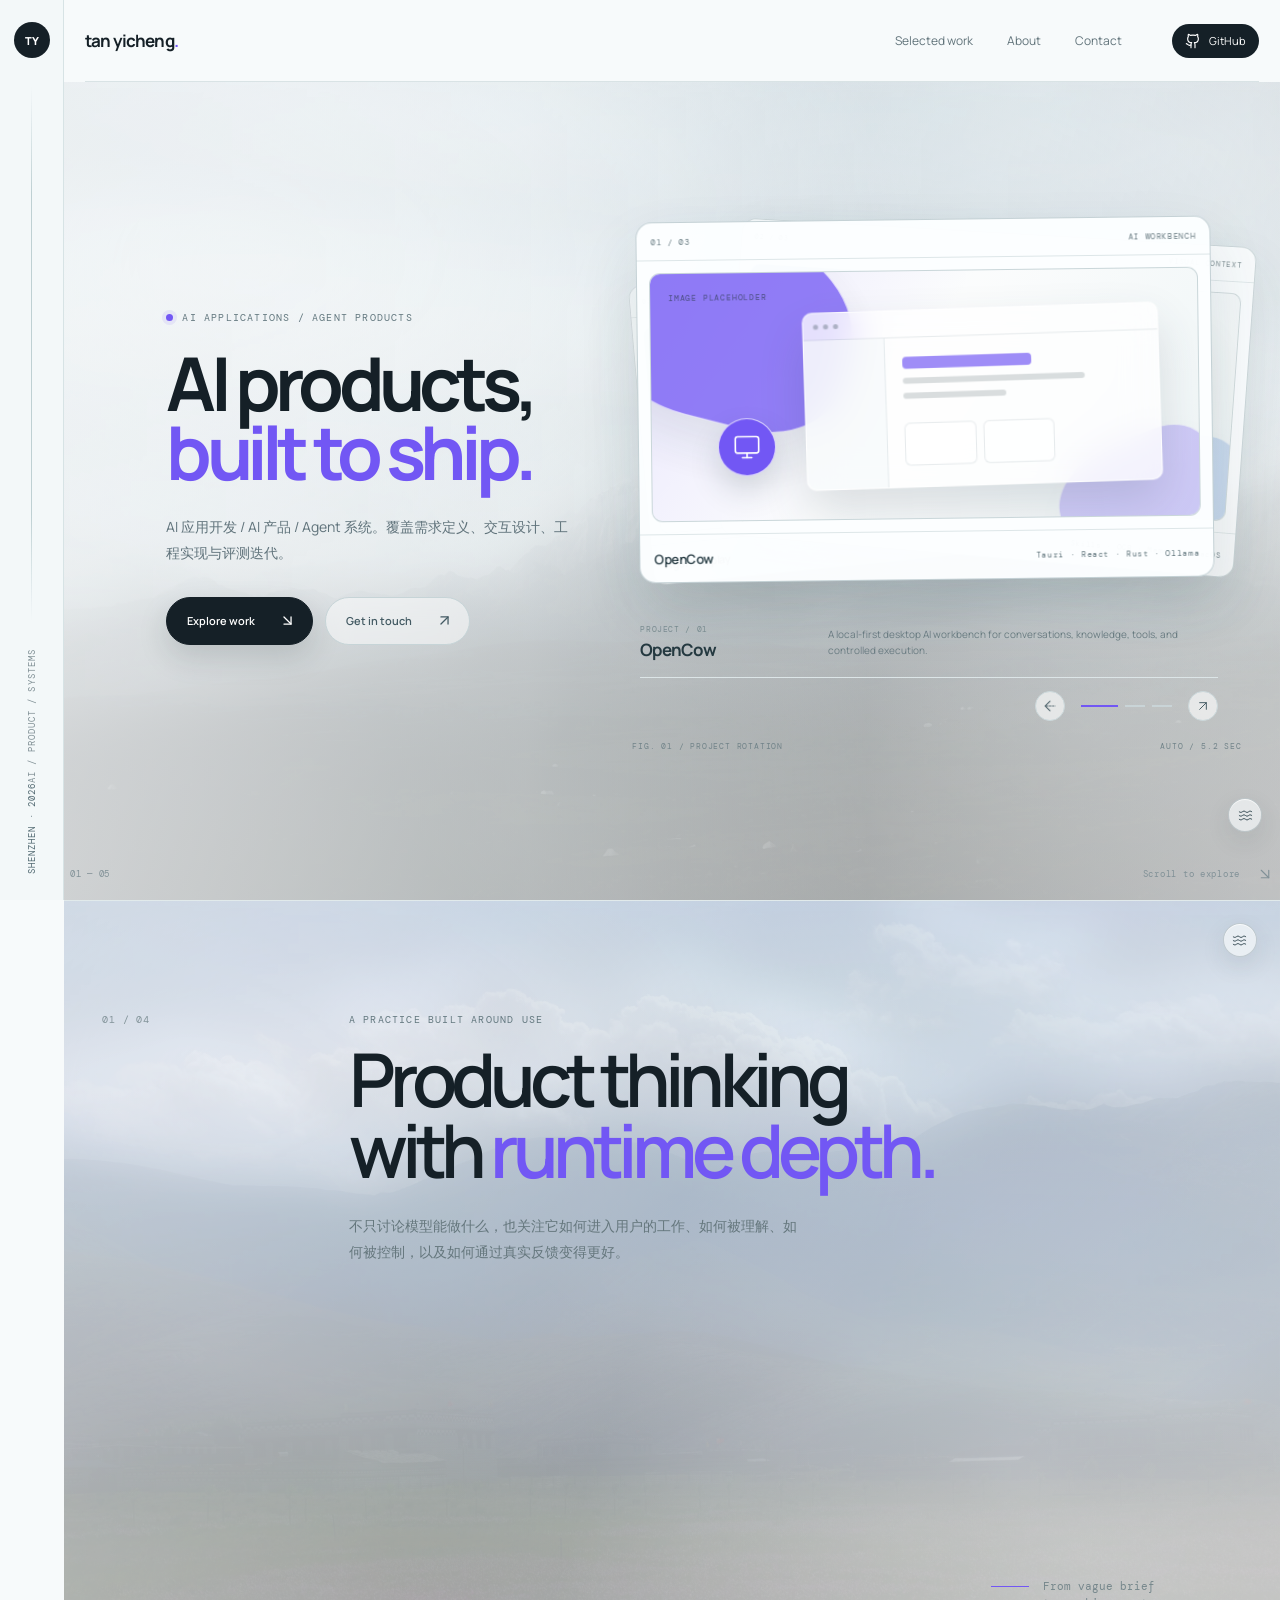
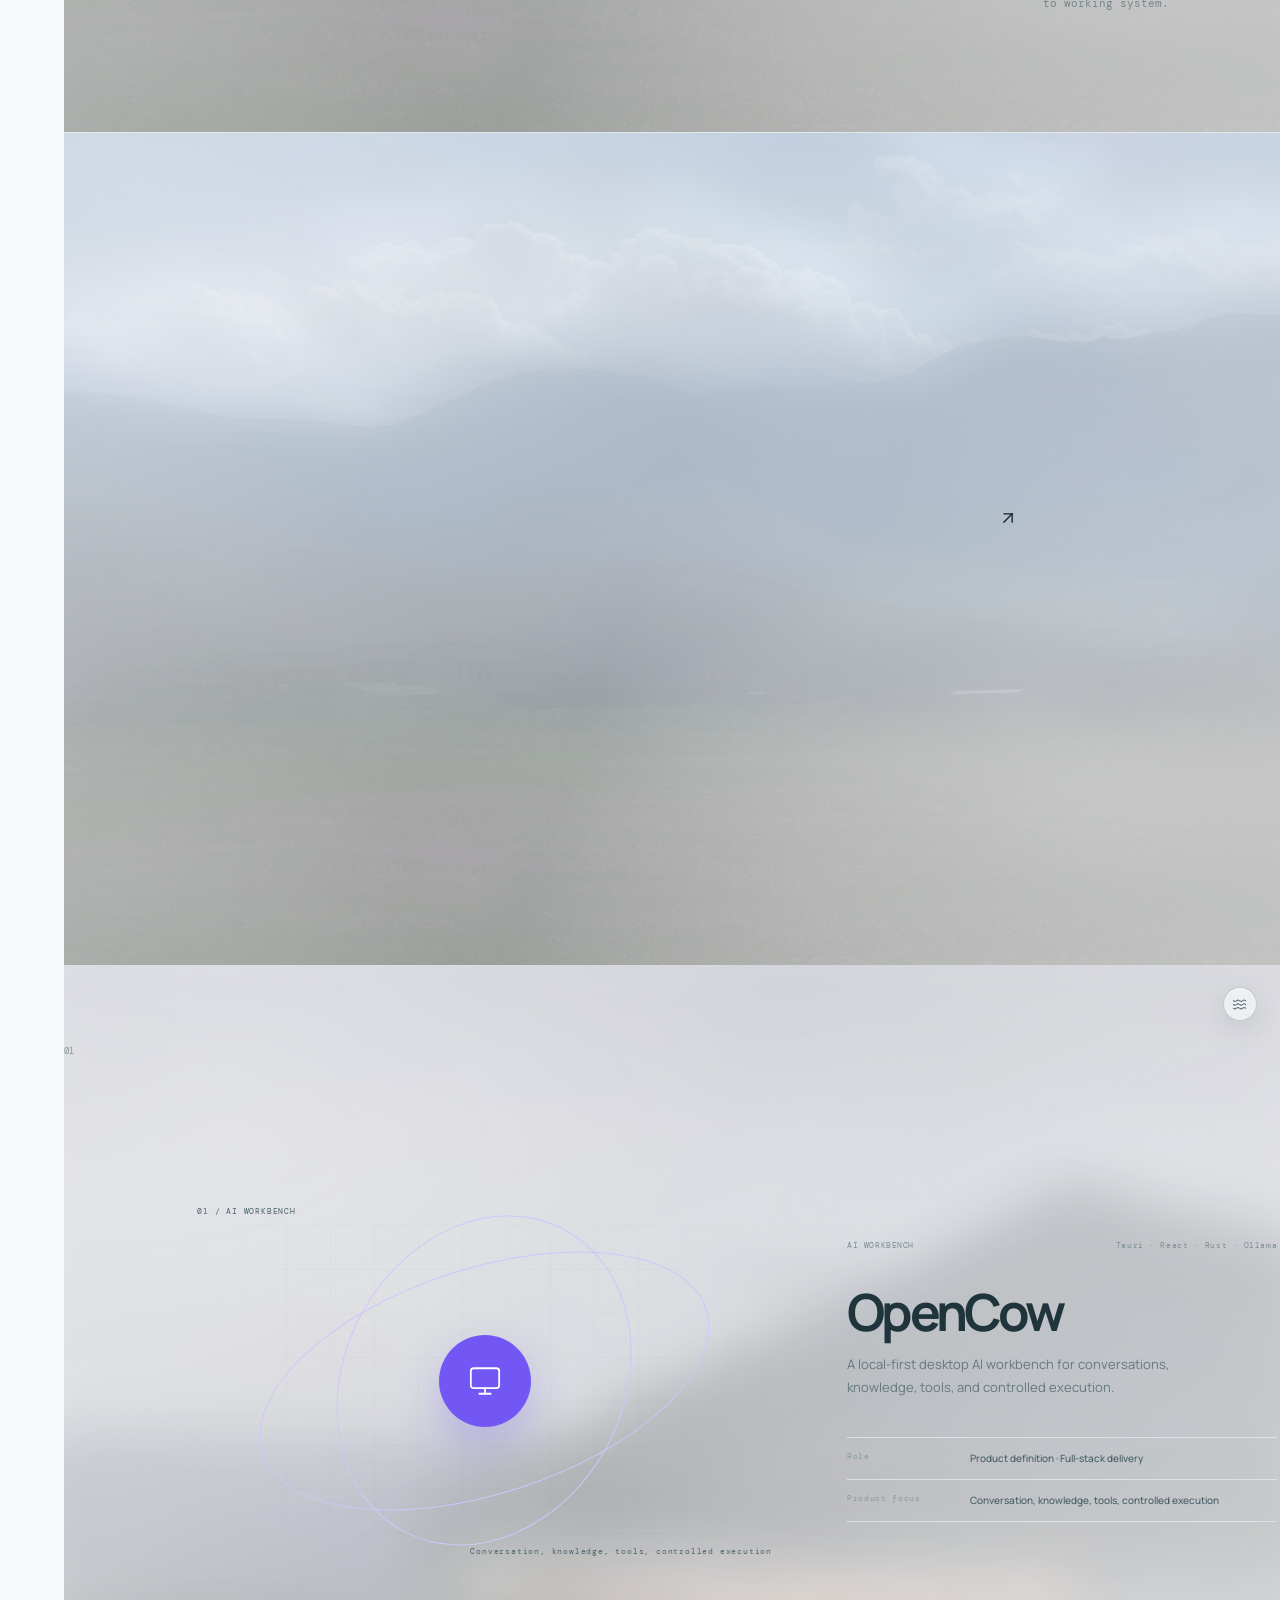
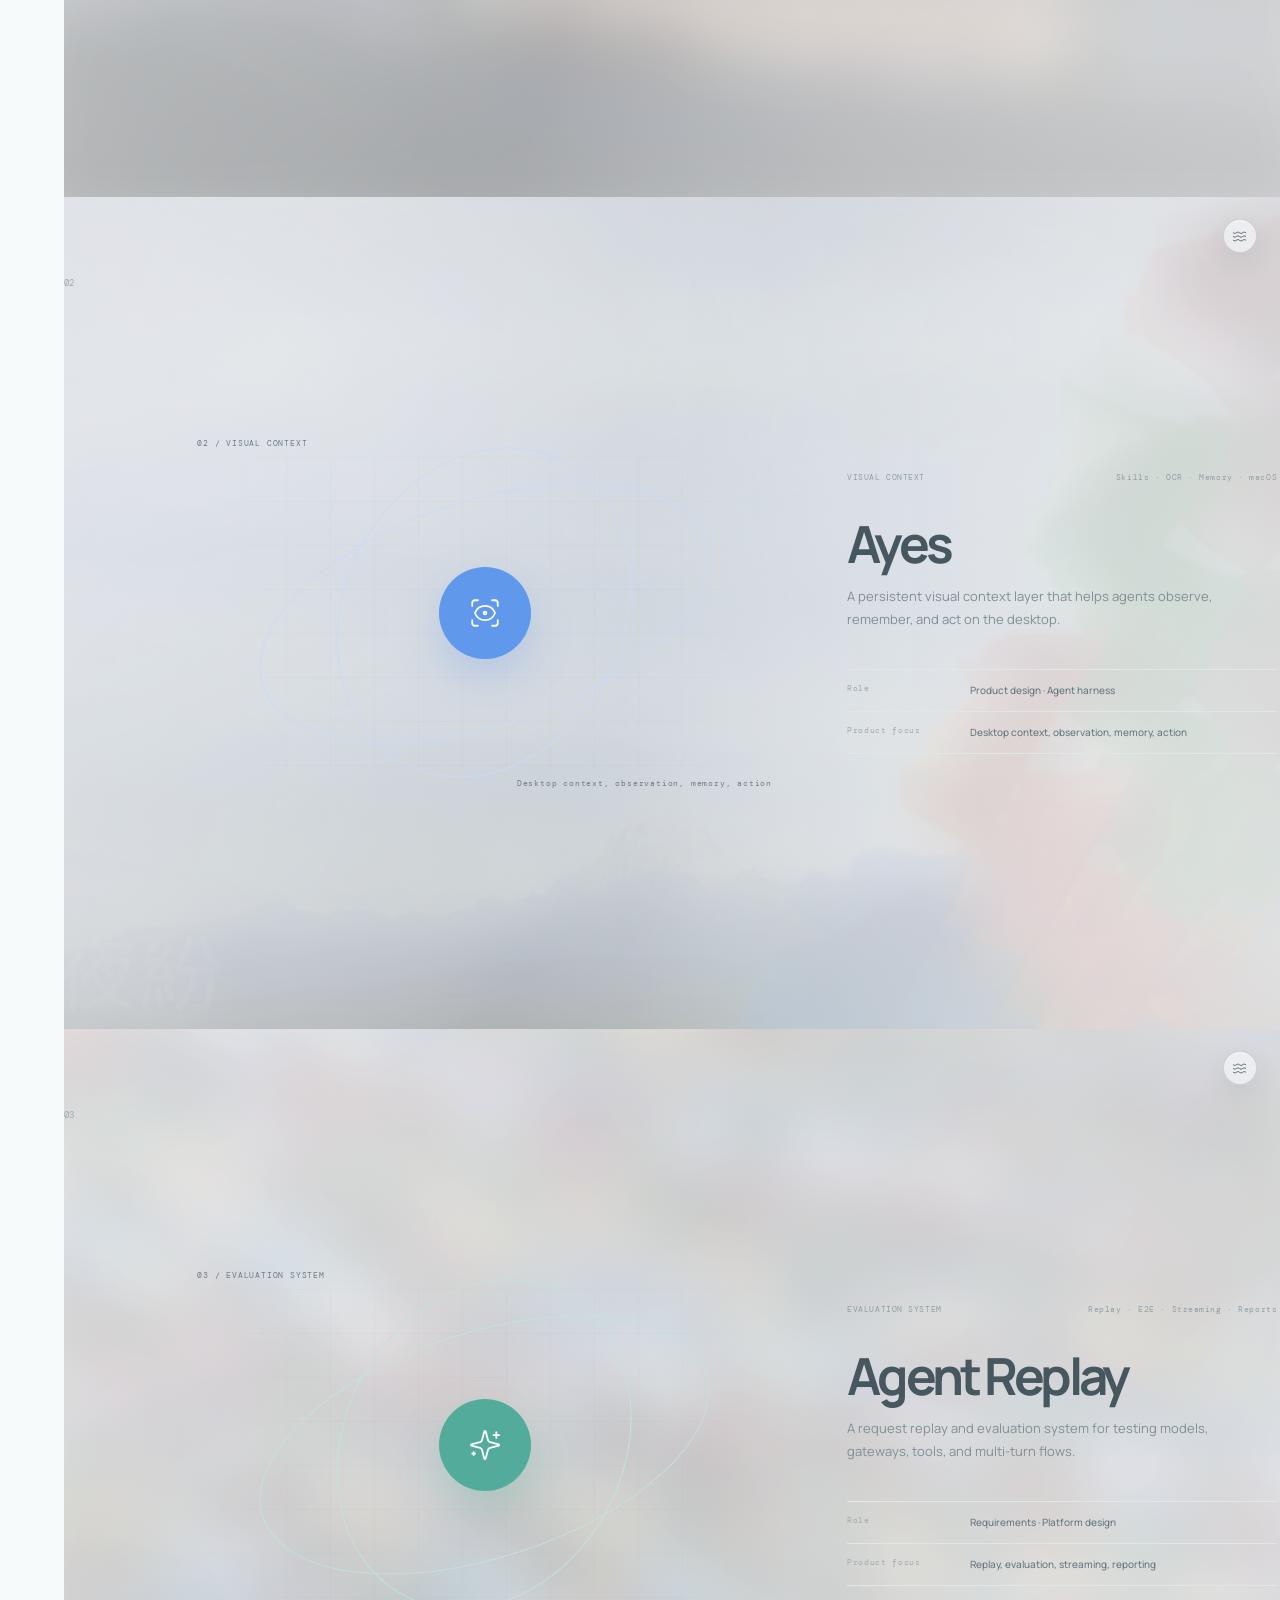
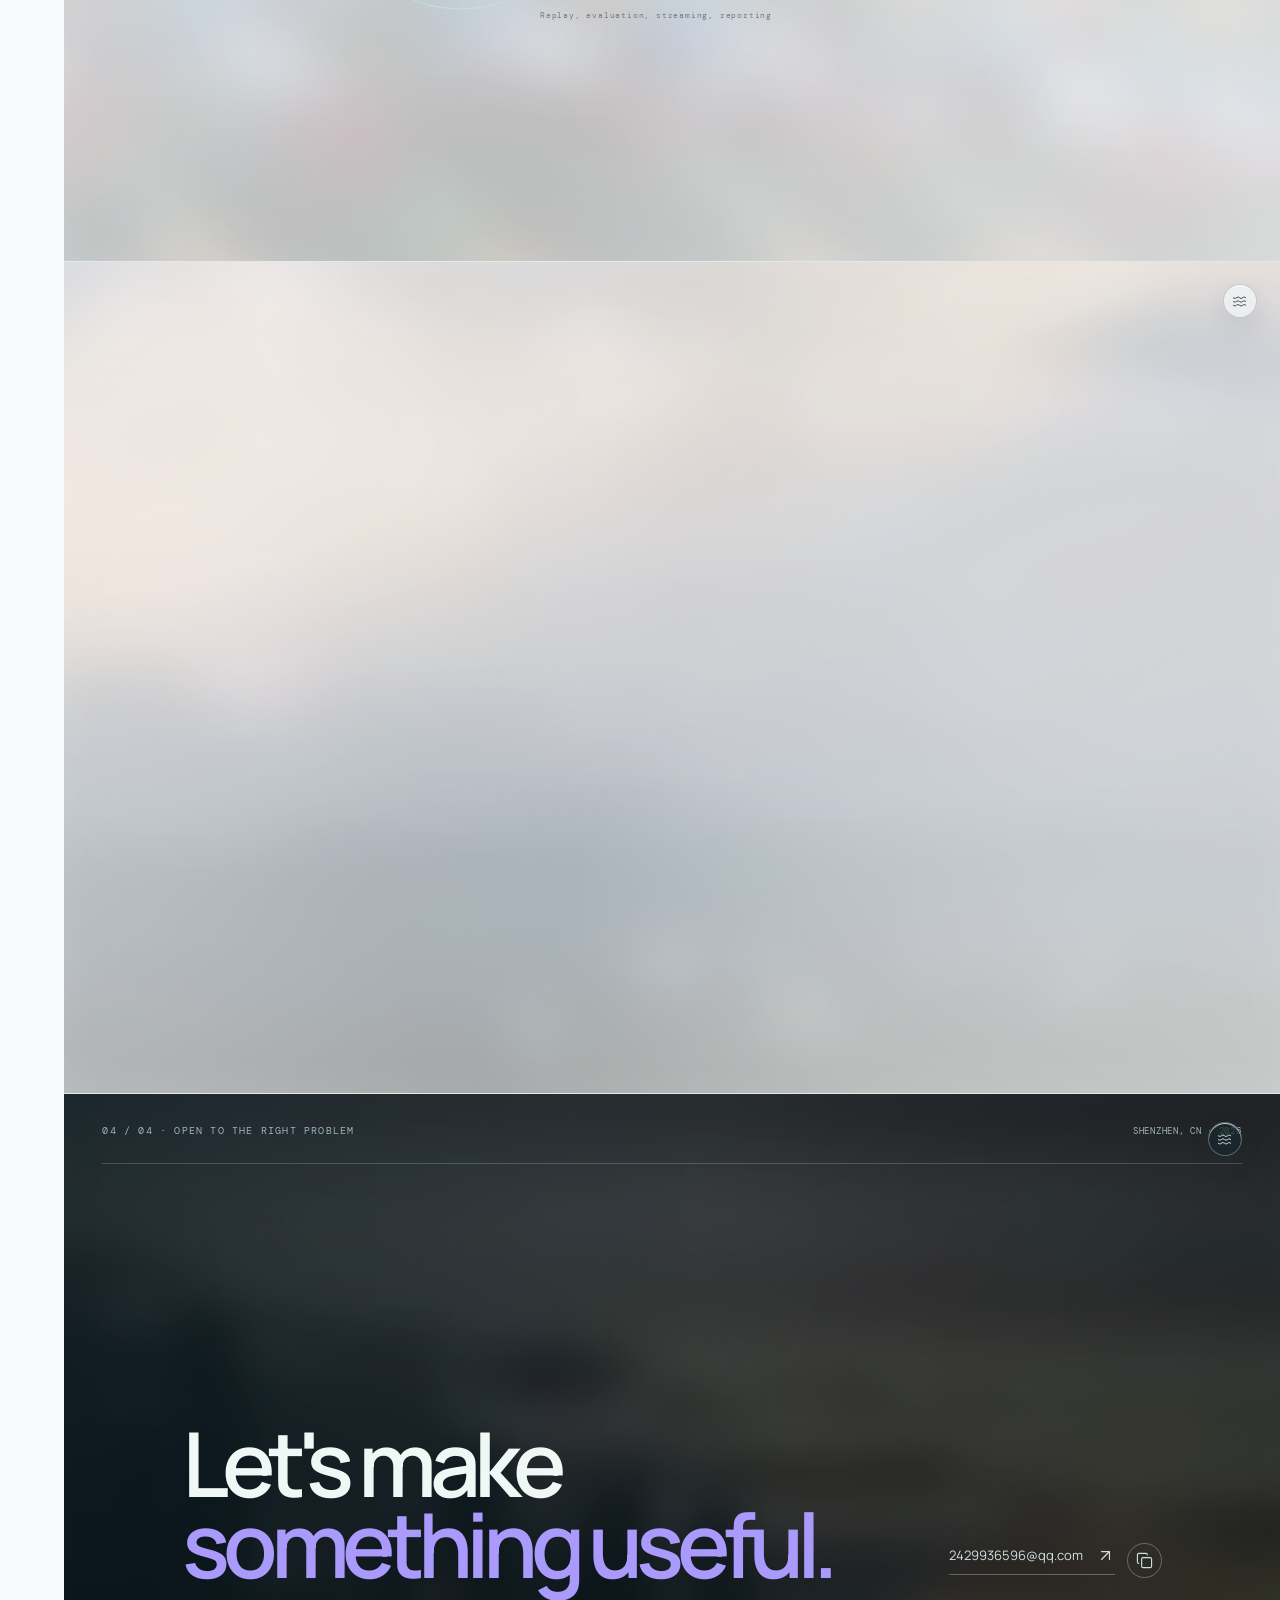
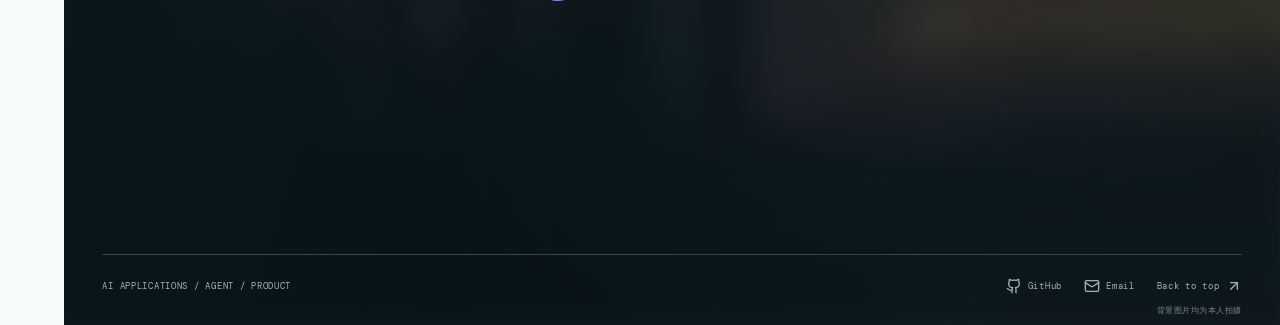
==== commit fed23af6: "fix: unify reversible scene tones" ====
--- a/index.html
+++ b/index.html
@@ -51,8 +51,8 @@
       }
     </style>
     <title>谭懿铖 · AI 应用 / Agent / Product</title>
-    <script type="module" crossorigin src="/portfolio-assets/index-BeJY576-.js"></script>
-    <link rel="stylesheet" crossorigin href="/portfolio-assets/index-CmHPPZIP.css">
+    <script type="module" crossorigin src="/portfolio-assets/index-C8Yc8jJA.js"></script>
+    <link rel="stylesheet" crossorigin href="/portfolio-assets/index-C7IKtHfX.css">
   </head>
   <body>
     <div id="preload-screen" aria-hidden="true">
--- a/portfolio-assets/index-C7IKtHfX.css
+++ b/portfolio-assets/index-C7IKtHfX.css
@@ -0,0 +1 @@
+:root{font-family:Manrope,-apple-system,BlinkMacSystemFont,Segoe UI,sans-serif;color:#152027;background:#f7fafb;font-synthesis:none;text-rendering:optimizeLegibility;--ink: #152027;--muted: #708087;--line: #d9e3e5;--accent: #7257f4;--cyan: #58c9d0;--rail: 64px;--max: 1880px}*{box-sizing:border-box}html{scroll-behavior:smooth}body{margin:0;min-width:320px;overflow-x:hidden;background:#f7fafb}button,a{font:inherit}a{color:inherit;text-decoration:none}button{border:0;cursor:pointer}@property --reveal-a{syntax: "<length>"; inherits: true; initial-value: 0px;}@property --reveal-b{syntax: "<length>"; inherits: true; initial-value: 0px;}@property --reveal-c{syntax: "<length>"; inherits: true; initial-value: 0px;}@property --wipe-angle-left{syntax: "<angle>"; inherits: true; initial-value: 0deg;}@property --wipe-angle-right{syntax: "<angle>"; inherits: true; initial-value: 0deg;}.scene-section{--pointer-x: 50%;--pointer-y: 50%;--reveal-a: 0px;--reveal-b: 0px;--reveal-c: 0px;--scatter-x: 25px;--scatter-y: 18px;--wipe-angle-left: 0deg;--wipe-angle-right: 0deg;position:relative;isolation:isolate}.scene-section>:not(.scene-backdrop):not(.scene-wiper-stage):not(.scene-wiper){z-index:2}.scene-backdrop{position:absolute;z-index:0;top:0;bottom:0;left:0;width:100%;overflow:hidden;pointer-events:none;background:#eef3f4}.scene-photo{position:absolute;top:0;right:0;bottom:0;left:0;width:100%;height:100%;object-fit:cover;object-position:var(--scene-position)}.scene-photo-preview{opacity:.96;filter:blur(25px) saturate(.5) brightness(1.07);transform:scale(1.035);background:var(--scene-preview) var(--scene-position) / cover no-repeat}.scene-photo-clear{opacity:0;filter:saturate(.92) contrast(.98);transform:translateZ(0);transition:opacity .4s ease}.is-scene-loaded .scene-photo-clear{opacity:1}.scene-fog-glass{position:absolute;z-index:2;top:0;right:0;bottom:0;left:0;overflow:hidden;opacity:1;pointer-events:none;transform:translateZ(0);will-change:opacity;transition:opacity 1.25s cubic-bezier(.32,.72,0,1)}.scene-wiper-reveal{position:absolute;z-index:4;top:0;right:0;bottom:0;left:0;overflow:hidden;opacity:0;pointer-events:none;contain:paint;transform:translateZ(0);will-change:opacity,mask-image;mask-image:linear-gradient(transparent,transparent);-webkit-mask-image:linear-gradient(transparent,transparent);mask-composite:add;-webkit-mask-composite:source-over;transition:opacity .12s ease-out,--reveal-a .1s ease-out,--reveal-b .12s ease-out,--reveal-c .09s ease-out}.scene-section.is-defogging .scene-wiper-reveal.scene-wipe-mask{opacity:1;mask-image:radial-gradient(ellipse var(--reveal-a) var(--reveal-b) at calc(var(--pointer-x) - 6px) calc(var(--pointer-y) + 4px),#000 0 25%,rgba(0,0,0,.74) 52%,transparent 100%),radial-gradient(ellipse var(--reveal-b) var(--reveal-c) at calc(var(--pointer-x) + var(--scatter-x)) calc(var(--pointer-y) - var(--scatter-y)),rgba(0,0,0,.9) 0 18%,rgba(0,0,0,.56) 47%,transparent 100%),radial-gradient(ellipse var(--reveal-c) var(--reveal-b) at calc(var(--pointer-x) - var(--scatter-x)) calc(var(--pointer-y) + var(--scatter-y)),rgba(0,0,0,.82) 0 15%,rgba(0,0,0,.48) 43%,transparent 100%);-webkit-mask-image:radial-gradient(ellipse var(--reveal-a) var(--reveal-b) at calc(var(--pointer-x) - 6px) calc(var(--pointer-y) + 4px),#000 0 25%,rgba(0,0,0,.74) 52%,transparent 100%),radial-gradient(ellipse var(--reveal-b) var(--reveal-c) at calc(var(--pointer-x) + var(--scatter-x)) calc(var(--pointer-y) - var(--scatter-y)),rgba(0,0,0,.9) 0 18%,rgba(0,0,0,.56) 47%,transparent 100%),radial-gradient(ellipse var(--reveal-c) var(--reveal-b) at calc(var(--pointer-x) - var(--scatter-x)) calc(var(--pointer-y) + var(--scatter-y)),rgba(0,0,0,.82) 0 15%,rgba(0,0,0,.48) 43%,transparent 100%)}.is-wiping .scene-wiper-reveal{opacity:1;transition:none;mask-image:conic-gradient(from 270deg at 49.5% 102%,#000 0deg var(--wipe-angle-left),rgba(0,0,0,.68) calc(var(--wipe-angle-left) + 4deg),transparent calc(var(--wipe-angle-left) + 11deg) 360deg),conic-gradient(from calc(90deg - var(--wipe-angle-right)) at 50.5% 102%,#000 0deg var(--wipe-angle-right),rgba(0,0,0,.68) calc(var(--wipe-angle-right) + 4deg),transparent calc(var(--wipe-angle-right) + 11deg) 360deg);-webkit-mask-image:conic-gradient(from 270deg at 49.5% 102%,#000 0deg var(--wipe-angle-left),rgba(0,0,0,.68) calc(var(--wipe-angle-left) + 4deg),transparent calc(var(--wipe-angle-left) + 11deg) 360deg),conic-gradient(from calc(90deg - var(--wipe-angle-right)) at 50.5% 102%,#000 0deg var(--wipe-angle-right),rgba(0,0,0,.68) calc(var(--wipe-angle-right) + 4deg),transparent calc(var(--wipe-angle-right) + 11deg) 360deg)}.scene-photo-reveal,.scene-photo-condensation{transition:none}.scene-reveal-residual{opacity:.03;transition:none;will-change:auto}.scene-fog-photo{position:absolute;top:-3%;right:-3%;bottom:-3%;left:-3%;opacity:.82;background:var(--scene-preview) var(--scene-position) / cover no-repeat;filter:blur(22px) saturate(.52) brightness(1.01);transform:scale(1.035)}.scene-mist{position:absolute;top:0;right:0;bottom:0;left:0;opacity:.74;background:radial-gradient(ellipse at 16% 22%,rgba(247,250,251,.58),transparent 47%),radial-gradient(ellipse at 71% 30%,rgba(218,232,235,.38),transparent 51%),radial-gradient(ellipse at 84% 78%,rgba(246,249,250,.46),transparent 48%),linear-gradient(108deg,#f7fafbb8,#d6e5e97a 48%,#f9fbfcbd)}.scene-condensation{--condense-1: 0vmax;--condense-2: 0vmax;--condense-3: 0vmax;--condense-4: 0vmax;--condense-5: 0vmax;--condense-6: 0vmax;--condense-7: 0vmax;--condense-fill: 0;position:absolute;z-index:5;top:0;right:0;bottom:0;left:0;opacity:0;overflow:hidden;pointer-events:none;contain:paint;transform:translateZ(0);will-change:opacity,mask-image;mask-image:radial-gradient(ellipse var(--condense-1) calc(var(--condense-1) * .68) at 8% 18%,#000 0 54%,rgba(0,0,0,.72) 72%,transparent 100%),radial-gradient(ellipse var(--condense-2) calc(var(--condense-2) * .82) at 24% 74%,#000 0 52%,rgba(0,0,0,.68) 73%,transparent 100%),radial-gradient(ellipse var(--condense-3) calc(var(--condense-3) * .71) at 39% 28%,#000 0 55%,rgba(0,0,0,.74) 74%,transparent 100%),radial-gradient(ellipse var(--condense-4) calc(var(--condense-4) * .88) at 53% 64%,#000 0 51%,rgba(0,0,0,.7) 72%,transparent 100%),radial-gradient(ellipse var(--condense-5) calc(var(--condense-5) * .66) at 68% 17%,#000 0 56%,rgba(0,0,0,.73) 75%,transparent 100%),radial-gradient(ellipse var(--condense-6) calc(var(--condense-6) * .8) at 81% 78%,#000 0 52%,rgba(0,0,0,.69) 72%,transparent 100%),radial-gradient(ellipse var(--condense-7) calc(var(--condense-7) * .72) at 93% 41%,#000 0 55%,rgba(0,0,0,.72) 74%,transparent 100%),linear-gradient(rgba(0,0,0,var(--condense-fill)),rgba(0,0,0,var(--condense-fill)));-webkit-mask-image:radial-gradient(ellipse var(--condense-1) calc(var(--condense-1) * .68) at 8% 18%,#000 0 54%,rgba(0,0,0,.72) 72%,transparent 100%),radial-gradient(ellipse var(--condense-2) calc(var(--condense-2) * .82) at 24% 74%,#000 0 52%,rgba(0,0,0,.68) 73%,transparent 100%),radial-gradient(ellipse var(--condense-3) calc(var(--condense-3) * .71) at 39% 28%,#000 0 55%,rgba(0,0,0,.74) 74%,transparent 100%),radial-gradient(ellipse var(--condense-4) calc(var(--condense-4) * .88) at 53% 64%,#000 0 51%,rgba(0,0,0,.7) 72%,transparent 100%),radial-gradient(ellipse var(--condense-5) calc(var(--condense-5) * .66) at 68% 17%,#000 0 56%,rgba(0,0,0,.73) 75%,transparent 100%),radial-gradient(ellipse var(--condense-6) calc(var(--condense-6) * .8) at 81% 78%,#000 0 52%,rgba(0,0,0,.69) 72%,transparent 100%),radial-gradient(ellipse var(--condense-7) calc(var(--condense-7) * .72) at 93% 41%,#000 0 55%,rgba(0,0,0,.72) 74%,transparent 100%),linear-gradient(rgba(0,0,0,var(--condense-fill)),rgba(0,0,0,var(--condense-fill)));mask-composite:add;-webkit-mask-composite:source-over}.scene-condensation-fog{opacity:1;transition:none;will-change:auto}.scene-fog-legibility,.scene-reveal-legibility,.scene-legibility{position:absolute;z-index:3;top:0;right:0;bottom:0;left:0;background:#f7fafb80}.scene-fog-legibility{opacity:.72}.scene-reveal-legibility{opacity:.44}.scene-legibility{opacity:0;transition:opacity 1.1s cubic-bezier(.32,.72,0,1)}.scene-focus-hero .scene-fog-legibility,.scene-focus-hero .scene-reveal-legibility,.scene-focus-hero .scene-legibility{background:linear-gradient(90deg,#f7fafbf5,#f7fafbd4 38%,#f7fafb7a 66%,#f7fafb94)}.scene-focus-right .scene-fog-legibility,.scene-focus-right .scene-reveal-legibility,.scene-focus-right .scene-legibility{background:linear-gradient(90deg,#f7fafb8f,#f7fafb7a 46%,#f7fafbd1)}.scene-color .scene-fog-legibility,.scene-color .scene-reveal-legibility,.scene-color .scene-legibility{background:#f7fafbad}.scene-warm .scene-fog-legibility,.scene-warm .scene-reveal-legibility,.scene-warm .scene-legibility{background:#f7f8f9ab}.scene-dark:not(.contact-section) .scene-fog-legibility,.scene-dark:not(.contact-section) .scene-reveal-legibility,.scene-dark:not(.contact-section) .scene-legibility{background:#f7fafbb5}.scene-clear-light .scene-reveal-legibility,.scene-clear-light .scene-legibility{background:linear-gradient(90deg,#09141957,#09141933 42%,#091419b8)}.hero-section .scene-reveal-legibility{opacity:.59}.project-detail .scene-reveal-legibility{opacity:.54}.scene-clear-light .scene-reveal-legibility{opacity:.7}.scene-loading-line{position:absolute;z-index:4;right:0;bottom:0;left:0;height:2px;opacity:.68;background:linear-gradient(90deg,transparent,rgba(114,87,244,.82),transparent);transform:translate(-100%);animation:scene-loading 1.7s cubic-bezier(.32,.72,0,1) infinite;transition:opacity .35s}.is-scene-loaded .scene-loading-line{opacity:0;animation-play-state:paused}@keyframes scene-loading{to{transform:translate(100%)}}.scene-wiper-stage{position:absolute;z-index:4;top:0;bottom:0;left:0;width:100%;overflow:hidden;pointer-events:none}.scene-wiper-blade{position:absolute;bottom:-24px;left:50%;width:min(48vw,920px);opacity:0;visibility:hidden;will-change:transform,opacity}.scene-wiper-blade img{display:block;width:100%;height:auto;pointer-events:none;filter:none}.scene-wiper-left{transform:translate(-100%);transform-origin:98.5% 50%}.scene-wiper-right{transform-origin:1.5% 50%}.scene-wiper-right img{transform:scaleX(-1)}.scene-wiper{position:absolute;z-index:5;right:clamp(14px,1.8vw,30px);bottom:clamp(14px,1.8vw,28px);display:grid;place-items:center;width:34px;height:34px;padding:0;color:#31474f;border:1px solid rgba(102,125,132,.32);border-radius:50%;background:#f7fafbad;box-shadow:inset 0 1px #ffffffbd,0 9px 24px #243b431a;-webkit-backdrop-filter:blur(15px);backdrop-filter:blur(15px);transition:color .28s cubic-bezier(.32,.72,0,1),background .28s cubic-bezier(.32,.72,0,1),transform .28s cubic-bezier(.32,.72,0,1),opacity .28s}.scene-wiper:hover{color:#fff;background:#203139;transform:translateY(-2px)}.scene-wiper:active{transform:translateY(0) scale(.96)}.scene-wiper:focus-visible{outline:2px solid var(--accent);outline-offset:3px}.scene-wiper:disabled{cursor:default;opacity:.48}.scene-wiper:disabled:hover{color:#31474f;background:#f7fafbad;transform:none}.is-cleared{--reveal-a: 120vw;--reveal-b: 120vw;--reveal-c: 120vw}.is-cleared .scene-backdrop>.scene-fog-glass{opacity:.03}.is-condensing .scene-condensation{opacity:1}.is-cleared .scene-legibility{opacity:.44}.hero-section.is-cleared .scene-legibility{opacity:.59}.project-detail.is-cleared .scene-legibility{opacity:.54}.scene-clear-light.is-cleared .scene-legibility{opacity:.7}.project-detail.scene-clear-light.is-cleared .project-detail-index,.project-detail.scene-clear-light.is-cleared .detail-visual-label,.project-detail.scene-clear-light.is-cleared .detail-visual-caption,.project-detail.scene-clear-light.is-cleared .detail-copy-meta,.project-detail.scene-clear-light.is-cleared .detail-copy>p,.project-detail.scene-clear-light.is-cleared .detail-facts span{color:#ebf4f5b8}.project-detail.scene-clear-light.is-cleared .detail-copy h3,.project-detail.scene-clear-light.is-cleared .detail-facts strong,.project-detail.scene-clear-light.is-cleared .text-link{color:#f3f8f8;text-shadow:0 1px 18px rgba(4,14,18,.3)}.project-detail.scene-clear-light.is-cleared .detail-facts{border-top-color:#e5f1f247}.project-detail.scene-clear-light.is-cleared .detail-facts div{border-bottom-color:#e5f1f247}.project-detail.scene-clear-light.is-cleared .text-link{border-bottom-color:#e5f1f27a}.hero-section .scene-wiper{right:18px;bottom:68px}.statement-section .scene-wiper,.project-detail .scene-wiper,.capabilities-section .scene-wiper{top:22px;bottom:auto}.site-shell{position:relative;z-index:1;min-height:100vh;padding-left:var(--rail)}.side-rail{position:fixed;z-index:20;inset:0 auto 0 0;width:var(--rail);display:flex;align-items:center;flex-direction:column;padding:22px 0 26px;color:#284149;border-right:1px solid rgba(205,219,222,.75);background:#f1f7f8b8;-webkit-backdrop-filter:blur(24px);backdrop-filter:blur(24px)}.monogram{display:grid;place-items:center;width:36px;height:36px;color:#fff;font-size:11px;font-weight:800;border-radius:50%;background:var(--ink)}.rail-line{width:1px;flex:1;margin:28px 0;background:linear-gradient(to bottom,transparent,#bed0d3 20%,#bed0d3 80%,transparent)}.rail-label,.rail-bottom{font-family:DM Mono,monospace;font-size:9px;letter-spacing:.12em;writing-mode:vertical-rl;transform:rotate(180deg);color:#819196}.rail-bottom{color:#526a72}.top-nav{position:relative;z-index:2;width:min(calc(100% - 42px),var(--max));height:82px;margin:0 auto;display:flex;align-items:center;justify-content:space-between;gap:24px;border-bottom:1px solid var(--line)}.wordmark{font-size:17px;font-weight:700;letter-spacing:-.05em}.wordmark span{color:var(--accent)}.nav-links{display:flex;align-items:center;gap:34px;margin-left:auto;margin-right:26px;font-size:12px;color:#62747b}.nav-links a{transition:color .2s ease}.nav-links a:hover{color:var(--ink)}.nav-actions{display:flex;align-items:center;gap:14px}.nav-github{display:inline-flex;align-items:center;gap:8px;padding:9px 13px;color:#fff;font-size:11px;border-radius:999px;background:var(--ink);transition:transform .2s ease,background .2s ease}.nav-github:hover{transform:translateY(-2px);background:#25424b}.menu-toggle{display:none;place-items:center;width:36px;height:36px;color:var(--ink);background:transparent}.section-pad{width:100%;max-width:none;margin:0 auto;padding-right:clamp(21px,3vw,58px);padding-left:clamp(21px,3vw,58px)}.hero-section{position:relative;min-height:calc(100dvh - 82px);display:grid;grid-template-columns:minmax(0,.88fr) minmax(520px,1.12fr);align-items:center;gap:clamp(34px,4vw,78px);padding-top:42px;padding-bottom:68px}.hero-copy{padding-left:clamp(20px,5vw,92px)}.eyebrow,.section-kicker{display:flex;align-items:center;gap:9px;margin:0;color:#63787f;font:10px DM Mono,monospace;letter-spacing:.12em}.eyebrow span{display:block;width:7px;height:7px;border-radius:50%;background:var(--accent);box-shadow:0 0 0 4px #7257f41a}h1,h2,h3,p{margin-top:0}.hero-copy h1{max-width:760px;margin:25px 0 28px;color:var(--ink);font-size:clamp(54px,5.8vw,98px);line-height:.92;letter-spacing:-.078em;font-weight:700}h1 em,h2 em{color:var(--accent);font-style:normal}.hero-description{max-width:480px;color:#60737b;font-size:14px;line-height:1.85}.hero-actions{display:flex;align-items:center;flex-wrap:wrap;gap:12px;margin-top:31px}.button{display:inline-flex;align-items:center;justify-content:center;gap:24px;min-height:48px;padding:0 16px 0 20px;white-space:nowrap;font-size:11px;font-weight:600;border-radius:999px;transition:transform .2s ease,box-shadow .2s ease,background .2s ease,border-color .2s ease}.button:hover{transform:translateY(-2px)}.button:active{transform:translateY(0) scale(.98)}.button-dark{color:#fff;border:1px solid var(--ink);background:var(--ink);box-shadow:0 12px 30px #15202726}.button-dark:hover{background:#28444d;border-color:#28444d;box-shadow:0 16px 32px #15202733}.button-quiet{color:#435a63;border:1px solid #c6d4d7;background:#ffffff85;-webkit-backdrop-filter:blur(12px);backdrop-filter:blur(12px)}.button-quiet:hover{border-color:#aebfc3;background:#fff;box-shadow:0 10px 24px #314f5817}.hero-art{position:relative;min-height:556px;display:flex;align-items:center;padding:20px 0 47px}.hero-project-carousel{width:100%}.carousel-stage{position:relative;height:392px;perspective:1400px;transform-style:preserve-3d}.carousel-card{--card-accent: #7257f4;--card-soft: #e9e5ff;position:absolute;top:11px;right:26px;bottom:20px;left:8px;display:grid;grid-template-rows:38px 1fr 48px;overflow:hidden;border:1px solid rgba(190,205,209,.9);border-radius:16px;background:#fcfefff7;box-shadow:0 28px 60px #2b464f1f;transform-origin:50% 108%;backface-visibility:hidden;transition:transform .92s cubic-bezier(.22,.72,.22,1),opacity .58s ease,filter .58s ease,box-shadow .58s ease}.carousel-card.violet{--card-accent: #7257f4;--card-soft: #e8e3ff}.carousel-card.blue{--card-accent: #3f83e8;--card-soft: #dcecff}.carousel-card.mint{--card-accent: #2f9c86;--card-soft: #d8f0e9}.carousel-card.is-current{z-index:3;opacity:1;filter:none;transform:translateZ(0) rotate(-.7deg) rotateY(0) scale(1)}.carousel-card.is-next{z-index:2;opacity:.82;filter:saturate(.82);transform:translate3d(43px,-17px,-80px) rotate(4.2deg) rotateY(-7deg) scale(.95)}.carousel-card.is-back{z-index:1;opacity:.58;filter:saturate(.58);transform:translate3d(-38px,-5px,-145px) rotate(-5deg) rotateY(8deg) scale(.9)}.carousel-card-top,.carousel-card-bottom{display:flex;align-items:center;justify-content:space-between;gap:16px;padding:0 14px;color:#667a81;font:8px DM Mono,monospace;letter-spacing:.08em}.carousel-card-top{border-bottom:1px solid #dde6e8}.carousel-card-bottom{color:#5f747b;border-top:1px solid #dde6e8}.carousel-card-bottom strong{color:#233840;font:600 13px Manrope,sans-serif;letter-spacing:-.035em}.carousel-media{position:relative;overflow:hidden;margin:12px;border:1px solid rgba(190,205,209,.78);border-radius:11px;background:#f2f6f7}.media-haze{position:absolute;top:0;right:0;bottom:0;left:0;opacity:.8;background:linear-gradient(125deg,var(--card-soft),rgba(255,255,255,.88) 46%,#eef5f6)}.media-shape{position:absolute;z-index:1;border:1px solid rgba(255,255,255,.7);background:var(--card-accent);opacity:.76;box-shadow:0 22px 48px #2d445824}.media-shape-one{width:46%;height:78%;top:-18%;left:-9%;border-radius:20% 48% 34% 42%;transform:rotate(15deg)}.media-shape-two{width:30%;height:46%;right:-4%;bottom:-15%;border-radius:44% 28% 48% 34%;opacity:.28;transform:rotate(-22deg)}.media-window{position:absolute;z-index:2;top:15%;right:7%;bottom:13%;width:65%;overflow:hidden;border:1px solid rgba(255,255,255,.94);border-radius:10px;background:#ffffffc2;box-shadow:0 22px 46px #30475829;-webkit-backdrop-filter:blur(18px);backdrop-filter:blur(18px);transform:rotate(-1.2deg)}.media-window-bar{height:27px;display:flex;align-items:center;gap:5px;padding:0 10px;border-bottom:1px solid rgba(124,147,154,.18)}.media-window-bar i{width:5px;height:5px;border-radius:50%;background:#4b5e6661}.media-window-body{height:calc(100% - 27px);display:grid;grid-template-columns:23% 1fr}.media-sidebar{border-right:1px solid rgba(124,147,154,.16);background:#f5f9fa94}.media-content{padding:19px 17px}.media-title-line,.media-copy-line{height:6px;margin-bottom:9px;border-radius:4px;background:#32474f2e}.media-title-line{width:54%;height:12px;background:var(--card-accent);opacity:.68}.media-copy-line{width:76%}.media-copy-line.short{width:43%}.media-actions{display:flex;gap:7px;margin-top:24px}.media-actions i{width:30%;height:43px;border:1px solid rgba(118,141,148,.18);border-radius:6px;background:#ffffffb8}.media-icon{position:absolute;z-index:3;left:12%;bottom:18%;display:grid;place-items:center;width:58px;height:58px;color:#fff;border:1px solid rgba(255,255,255,.72);border-radius:50%;background:var(--card-accent);box-shadow:0 15px 30px #2339462b}.media-placeholder{position:absolute;z-index:3;top:19px;left:18px;color:#22343c9e;font:8px DM Mono,monospace;letter-spacing:.1em}.carousel-caption{min-height:71px;display:grid;grid-template-columns:minmax(130px,.42fr) 1fr;gap:24px;align-items:center;margin:7px 24px 0 8px;padding:10px 0;border-bottom:1px solid #dce5e7}.carousel-caption>div{display:grid;gap:4px}.carousel-caption span{color:#7c8d92;font:8px DM Mono,monospace;letter-spacing:.08em}.carousel-caption strong{color:#243940;font-size:17px;letter-spacing:-.05em}.carousel-caption p{max-width:410px;margin:0;color:#6b7d83;font-size:10px;line-height:1.6}.carousel-controls{display:flex;align-items:center;justify-content:flex-end;gap:11px;margin:13px 24px 0 8px}.carousel-controls>button{display:grid;place-items:center;width:30px;height:30px;color:#465d65;border:1px solid #cad7da;border-radius:50%;background:#ffffff9e;transition:color .2s ease,border-color .2s ease,transform .2s ease,background .2s ease}.carousel-controls>button:hover{color:#fff;border-color:var(--ink);background:var(--ink);transform:translateY(-1px)}.rotate-left{transform:rotate(-135deg)}.carousel-dots{display:flex;align-items:center;gap:7px;padding:0 5px}.carousel-dots button{width:20px;height:2px;padding:0;background:#c9d4d7;transition:width .35s ease,background .35s ease}.carousel-dots button.is-active{width:37px;background:var(--accent)}.art-caption{position:absolute;z-index:3;right:0;bottom:17px;left:0;display:flex;justify-content:space-between;color:#718389;font:8px DM Mono,monospace;letter-spacing:.1em}.hero-footer{position:absolute;right:0;bottom:17px;left:0;display:flex;align-items:center;gap:16px;padding:0 6px;color:#819197;font:9px DM Mono,monospace;letter-spacing:.08em}.hero-footer span:nth-child(2){margin-left:auto}.statement-section,.projects-section,.capabilities-section,.contact-section{border-top:1px solid rgba(217,227,229,.72)}.statement-section{position:relative;display:grid;grid-template-columns:19% 1fr 22%;gap:30px;min-height:clamp(780px,65vw,1240px);padding-top:112px;padding-bottom:110px}.section-index{color:#829399;font:10px DM Mono,monospace;letter-spacing:.08em}.statement-content{max-width:750px}.statement-content h2,.section-heading h2,.contact-content h2{margin:18px 0 28px;font-size:clamp(42px,5.8vw,88px);line-height:.95;letter-spacing:-.08em;font-weight:600}.statement-content h2 span,.section-heading h2 span{color:var(--accent)}.statement-body{max-width:460px;color:#65777d;font-size:14px;line-height:1.85}.statement-side{align-self:end;display:flex;align-items:flex-start;gap:14px;padding-bottom:9px;color:#76878c;font:11px DM Mono,monospace;line-height:1.6}.side-rule{width:38px;margin-top:8px;border-top:1px solid var(--accent)}.projects-section{padding:0}.projects-intro.scene-bridge{min-height:clamp(780px,65vw,1240px);padding-top:112px;padding-bottom:100px}.section-heading{display:flex;justify-content:space-between;gap:40px;margin-bottom:64px}.section-heading h2{margin-bottom:0}.section-aside{max-width:270px;align-self:flex-end;margin:0 7% 5px 0;color:#6e8086;font-size:12px;line-height:1.75}.project-stage{max-width:920px;margin-bottom:54px}.project-list{border-top:1px solid var(--line)}.project-row{width:100%;display:grid;grid-template-columns:52px 1fr 160px 24px;gap:13px;align-items:center;padding:23px 6px 23px 0;color:#718188;text-align:left;border-bottom:1px solid var(--line);background:transparent;transition:color .2s ease,padding .25s ease}.project-row:hover,.project-row.is-active{color:var(--ink);padding-left:7px}.project-row.is-active .project-name{color:var(--accent)}.project-number,.project-type{font:10px DM Mono,monospace}.project-name{font-size:22px;font-weight:600;letter-spacing:-.055em}.project-type{justify-self:end;font-size:9px;letter-spacing:.06em}.project-arrow{justify-self:end;opacity:0;transition:opacity .2s ease,transform .2s ease}.project-row:hover .project-arrow,.project-row.is-active .project-arrow{opacity:1;transform:translate(2px,-2px)}.project-detail-stack{margin-top:0}.project-detail{min-height:clamp(780px,65vw,1240px);display:grid;grid-template-columns:58px minmax(520px,1.18fr) minmax(360px,.82fr);gap:clamp(30px,4vw,86px);align-items:center;padding:72px 0;scroll-margin-top:76px;opacity:.82;transition:opacity .35s ease}.project-detail.is-active{opacity:1}.project-detail-index{align-self:start;padding-top:8px;color:#8a999e;font:9px DM Mono,monospace}.detail-visual{--detail-accent: #7257f4;position:relative;min-height:390px;display:flex;align-items:center;justify-content:center;overflow:hidden;background:transparent}.detail-visual.violet{--detail-accent: #7257f4;--detail-soft: #e8e3ff}.detail-visual.blue{--detail-accent: #3f83e8;--detail-soft: #dcecff}.detail-visual.mint{--detail-accent: #2f9c86;--detail-soft: #d8f0e9}.detail-visual-grid{position:absolute;top:10%;right:4%;bottom:10%;left:4%;opacity:.27;background-image:linear-gradient(rgba(90,111,116,.12) 1px,transparent 1px),linear-gradient(90deg,rgba(90,111,116,.12) 1px,transparent 1px);background-size:44px 44px;-webkit-mask-image:linear-gradient(90deg,transparent,black 18%,black 82%,transparent);mask-image:linear-gradient(90deg,transparent,black 18%,black 82%,transparent)}.detail-visual-orbit{position:absolute;border:1px solid color-mix(in srgb,var(--detail-accent) 34%,white);border-radius:50%;transform:rotate(-18deg)}.orbit-a{width:75%;height:58%}.orbit-b{width:45%;height:88%;transform:rotate(28deg)}.detail-visual-signal{position:relative;z-index:2;display:grid;place-items:center;width:92px;height:92px;color:#fff;border-radius:50%;background:var(--detail-accent);box-shadow:0 18px 42px color-mix(in srgb,var(--detail-accent) 28%,transparent)}.detail-visual-label,.detail-visual-caption{position:absolute;z-index:2;color:#4c636b;font:8px DM Mono,monospace;letter-spacing:.1em}.detail-visual-label{top:20px;left:24px}.detail-visual-caption{right:24px;bottom:20px;max-width:55%;text-align:right}.detail-copy{max-width:430px}.detail-copy-meta{display:flex;justify-content:space-between;gap:16px;color:#7b8c91;font:8px DM Mono,monospace;letter-spacing:.07em}.detail-copy h3{margin:38px 0 19px;color:#20343c;font-size:clamp(42px,4vw,68px);line-height:.9;letter-spacing:-.075em}.detail-copy>p{max-width:390px;color:#65787e;font-size:13px;line-height:1.75}.detail-facts{margin-top:38px;border-top:1px solid var(--line)}.detail-facts div{display:grid;grid-template-columns:105px 1fr;gap:18px;padding:13px 0;border-bottom:1px solid var(--line)}.detail-facts span{color:#8a999e;font:8px DM Mono,monospace;letter-spacing:.08em}.detail-facts strong{color:#465d65;font-size:10px;font-weight:500;line-height:1.5}.text-link{display:inline-flex;align-items:center;gap:9px;margin-top:38px;color:var(--ink);font-size:12px;font-weight:600;border-bottom:1px solid #afbec2;padding-bottom:7px}.capabilities-section{min-height:clamp(780px,65vw,1240px);padding-top:112px;padding-bottom:120px}.capabilities-heading{margin-bottom:68px}.capability-grid{display:grid;grid-template-columns:repeat(3,1fr)}.capability{min-height:240px;padding:22px 34px 20px 0}.capability+.capability{padding-left:32px}.capability-top{display:flex;justify-content:space-between;color:var(--accent);font:10px DM Mono,monospace}.capability h3{margin:56px 0 14px;font-size:23px;letter-spacing:-.06em}.capability p{max-width:290px;margin:0;color:#708087;font-size:12px;line-height:1.75}.contact-section{width:100%;max-width:none;min-height:clamp(780px,65vw,1240px);display:flex;flex-direction:column;justify-content:space-between;padding:30px clamp(21px,3vw,58px) 31px;background:transparent;color:#fff}.contact-section .scene-photo-preview,.contact-section .scene-fog-photo{filter:blur(18px) saturate(.68) brightness(.58)}.contact-section .scene-photo-clear{filter:saturate(.9) brightness(.68) contrast(1.05)}.contact-section .scene-mist{opacity:.48;background:radial-gradient(ellipse at 18% 24%,rgba(192,216,221,.2),transparent 45%),radial-gradient(ellipse at 77% 66%,rgba(111,145,155,.16),transparent 51%),linear-gradient(108deg,#1930388a,#11242b47,#1b32397d)}.contact-section .scene-fog-legibility{opacity:.88;background:linear-gradient(90deg,#0a191fd1,#0e1f26a3 52%,#0d1b21b8)}.contact-section .scene-reveal-legibility,.contact-section .scene-legibility{background:linear-gradient(90deg,#0a191fd1,#0e1f26a3 52%,#0d1b21b8)}.contact-section .scene-reveal-legibility{opacity:.54}.contact-section .scene-legibility{opacity:0}.contact-section.is-cleared .scene-legibility{opacity:.54}.contact-section .scene-wiper{top:28px;right:clamp(20px,3vw,58px);bottom:auto;color:#d7e5e5;border-color:#d7e5e557;background:#11252c85}.contact-section .scene-wiper:hover{color:#172930;background:#eef7f5}.contact-section .section-kicker,.contact-location{color:#9bb5b7}.contact-top,.contact-footer{width:min(100%,var(--max));margin:0 auto;display:flex;justify-content:space-between;align-items:center;gap:20px}.contact-top{padding-bottom:26px;border-bottom:1px solid rgba(203,232,229,.22)}.contact-location,.contact-footer{font:9px DM Mono,monospace;letter-spacing:.08em}.contact-content{width:min(100%,var(--max));margin:0 auto;display:flex;align-items:flex-end;justify-content:space-between;gap:30px;padding:70px 7% 80px}.contact-content h2{margin:0;color:#f0f8f6;font-size:clamp(50px,7vw,110px);line-height:.9}.contact-content h2 em{color:#a99afb}.contact-actions{display:flex;align-items:center;gap:12px;padding-bottom:7px}.contact-email{display:inline-flex;align-items:center;gap:13px;color:#d0e0df;font-size:13px;border-bottom:1px solid rgba(208,224,223,.35);padding-bottom:9px}.copy-button{display:grid;place-items:center;width:35px;height:35px;color:#d0e0df;border:1px solid rgba(208,224,223,.35);border-radius:50%;background:transparent}.contact-footer{padding-top:23px;border-top:1px solid rgba(203,232,229,.22);color:#9bb5b7}.contact-footer div{display:flex;gap:22px}.contact-footer a{display:inline-flex;align-items:center;gap:6px;transition:color .2s ease}.contact-footer a:hover{color:#fff}.photography-credit{position:absolute;z-index:3;right:clamp(20px,3vw,58px);bottom:9px;color:#d2e2e28f;font:8px DM Mono,monospace;letter-spacing:.06em}@media(max-width:1050px){:root{--rail: 58px}.section-pad{width:100%;padding-right:30px;padding-left:30px}.hero-section{grid-template-columns:1fr;padding-top:62px}.hero-copy{padding-left:0}.hero-art{min-height:540px}.statement-section{grid-template-columns:13% 1fr 20%}.project-detail{min-height:660px;grid-template-columns:42px minmax(330px,1fr) minmax(250px,.88fr)}}@media(max-width:700px){:root{--rail: 0px}.site-shell{padding-left:0}.side-rail{display:none}.top-nav{width:calc(100% - 36px);height:70px}.nav-links{position:fixed;z-index:15;inset:70px 0 auto;display:none;flex-direction:column;align-items:flex-start;gap:22px;margin:0;padding:26px 18px 31px;border-bottom:1px solid var(--line);background:#f7fafbf2;-webkit-backdrop-filter:blur(24px);backdrop-filter:blur(24px)}.nav-links.is-open{display:flex}.nav-github{padding:9px}.nav-github span{display:none}.menu-toggle{display:grid}.section-pad{width:100%;padding-right:18px;padding-left:18px}.hero-section{min-height:auto;padding-top:60px;padding-bottom:84px}.hero-copy h1{font-size:clamp(48px,14vw,76px)}.hero-description{font-size:13px}.hero-art{min-height:480px;padding-top:38px}.carousel-stage{height:270px}.carousel-card{top:8px;right:12px;bottom:16px;left:2px;grid-template-rows:31px 1fr 38px;border-radius:13px}.carousel-card.is-next{transform:translate3d(25px,-12px,-60px) rotate(4deg) rotateY(-6deg) scale(.94)}.carousel-card.is-back{transform:translate3d(-22px,-4px,-110px) rotate(-5deg) rotateY(7deg) scale(.88)}.carousel-card-top,.carousel-card-bottom{padding:0 10px;font-size:6px}.carousel-card-bottom strong{font-size:10px}.carousel-media{margin:8px;border-radius:9px}.media-window{top:15%;right:7%;bottom:13%;width:65%}.media-icon{width:40px;height:40px;left:10%;bottom:15%}.media-icon svg{width:19px;height:19px}.media-placeholder{top:12px;left:12px;font-size:6px}.media-content{padding:11px 10px}.media-window-bar{height:18px;padding:0 7px}.media-window-bar i{width:3px;height:3px}.media-window-body{height:calc(100% - 18px)}.media-title-line{height:8px;margin-bottom:6px}.media-copy-line{height:4px;margin-bottom:6px}.media-actions{gap:4px;margin-top:13px}.media-actions i{height:24px}.carousel-caption{min-height:75px;grid-template-columns:1fr;gap:5px;margin:8px 12px 0 2px;padding:10px 0}.carousel-caption strong{font-size:16px}.carousel-caption p{font-size:10px}.carousel-controls{margin-right:12px}.art-caption{font-size:6px}.hero-footer{bottom:13px}.statement-section{display:block;min-height:0;padding-top:76px;padding-bottom:80px}.statement-content{margin:74px 0 0}.statement-content h2,.section-heading h2{font-size:clamp(48px,14vw,76px)}.statement-side{margin-top:58px}.projects-section,.capabilities-section{padding-top:78px;padding-bottom:80px}.section-heading{display:block;margin-bottom:42px}.section-aside{margin:30px 0 0}.project-row{grid-template-columns:36px 1fr 24px;padding:19px 0}.project-type{display:none}.project-name{font-size:21px}.project-stage{margin-bottom:40px}.project-detail{display:block;min-height:0;padding:40px 0 48px}.project-detail-index{margin-bottom:18px}.detail-visual{min-height:275px}.detail-copy{max-width:none;padding-top:34px}.detail-copy-meta{font-size:7px}.detail-copy h3{margin:27px 0 15px;font-size:52px}.detail-copy>p{font-size:12px}.detail-facts{margin-top:28px}.detail-facts div{grid-template-columns:86px 1fr;gap:12px}.capability-grid{display:block}.capability,.capability+.capability{min-height:0;padding:22px 0 28px;border-left:0}.capability h3{margin-top:40px}.contact-section{min-height:620px;padding:22px 18px 24px}.contact-top,.contact-footer{align-items:flex-start;flex-direction:column}.contact-content{display:block;padding:48px 0}.contact-content h2{font-size:clamp(54px,15vw,88px)}.contact-actions{margin-top:52px}.contact-footer div{flex-wrap:wrap;gap:14px 20px}}@font-face{font-family:Manrope;font-style:normal;font-display:swap;font-weight:400;src:url(/portfolio-assets/manrope-latin-400-normal-PaqtzbVb.woff2) format("woff2"),url(/portfolio-assets/manrope-latin-400-normal-8tf8FM3T.woff) format("woff")}@font-face{font-family:Manrope;font-style:normal;font-display:swap;font-weight:500;src:url(/portfolio-assets/manrope-latin-500-normal-BYYD-dBL.woff2) format("woff2"),url(/portfolio-assets/manrope-latin-500-normal-DMZssgOp.woff) format("woff")}@font-face{font-family:Manrope;font-style:normal;font-display:swap;font-weight:600;src:url(/portfolio-assets/manrope-latin-600-normal-4f0koTD-.woff2) format("woff2"),url(/portfolio-assets/manrope-latin-600-normal-BqgrALkZ.woff) format("woff")}@font-face{font-family:Manrope;font-style:normal;font-display:swap;font-weight:700;src:url(/portfolio-assets/manrope-latin-700-normal-BZp_XxE4.woff2) format("woff2"),url(/portfolio-assets/manrope-latin-700-normal-DGRFkw-m.woff) format("woff")}@font-face{font-family:Manrope;font-style:normal;font-display:swap;font-weight:800;src:url(/portfolio-assets/manrope-latin-800-normal-BfWYOv1c.woff2) format("woff2"),url(/portfolio-assets/manrope-latin-800-normal-uHUdIJgA.woff) format("woff")}@font-face{font-family:DM Mono;font-style:normal;font-display:swap;font-weight:400;src:url(/portfolio-assets/dm-mono-latin-400-normal-4GdczIuU.woff2) format("woff2"),url(/portfolio-assets/dm-mono-latin-400-normal--0xN8mdc.woff) format("woff")}
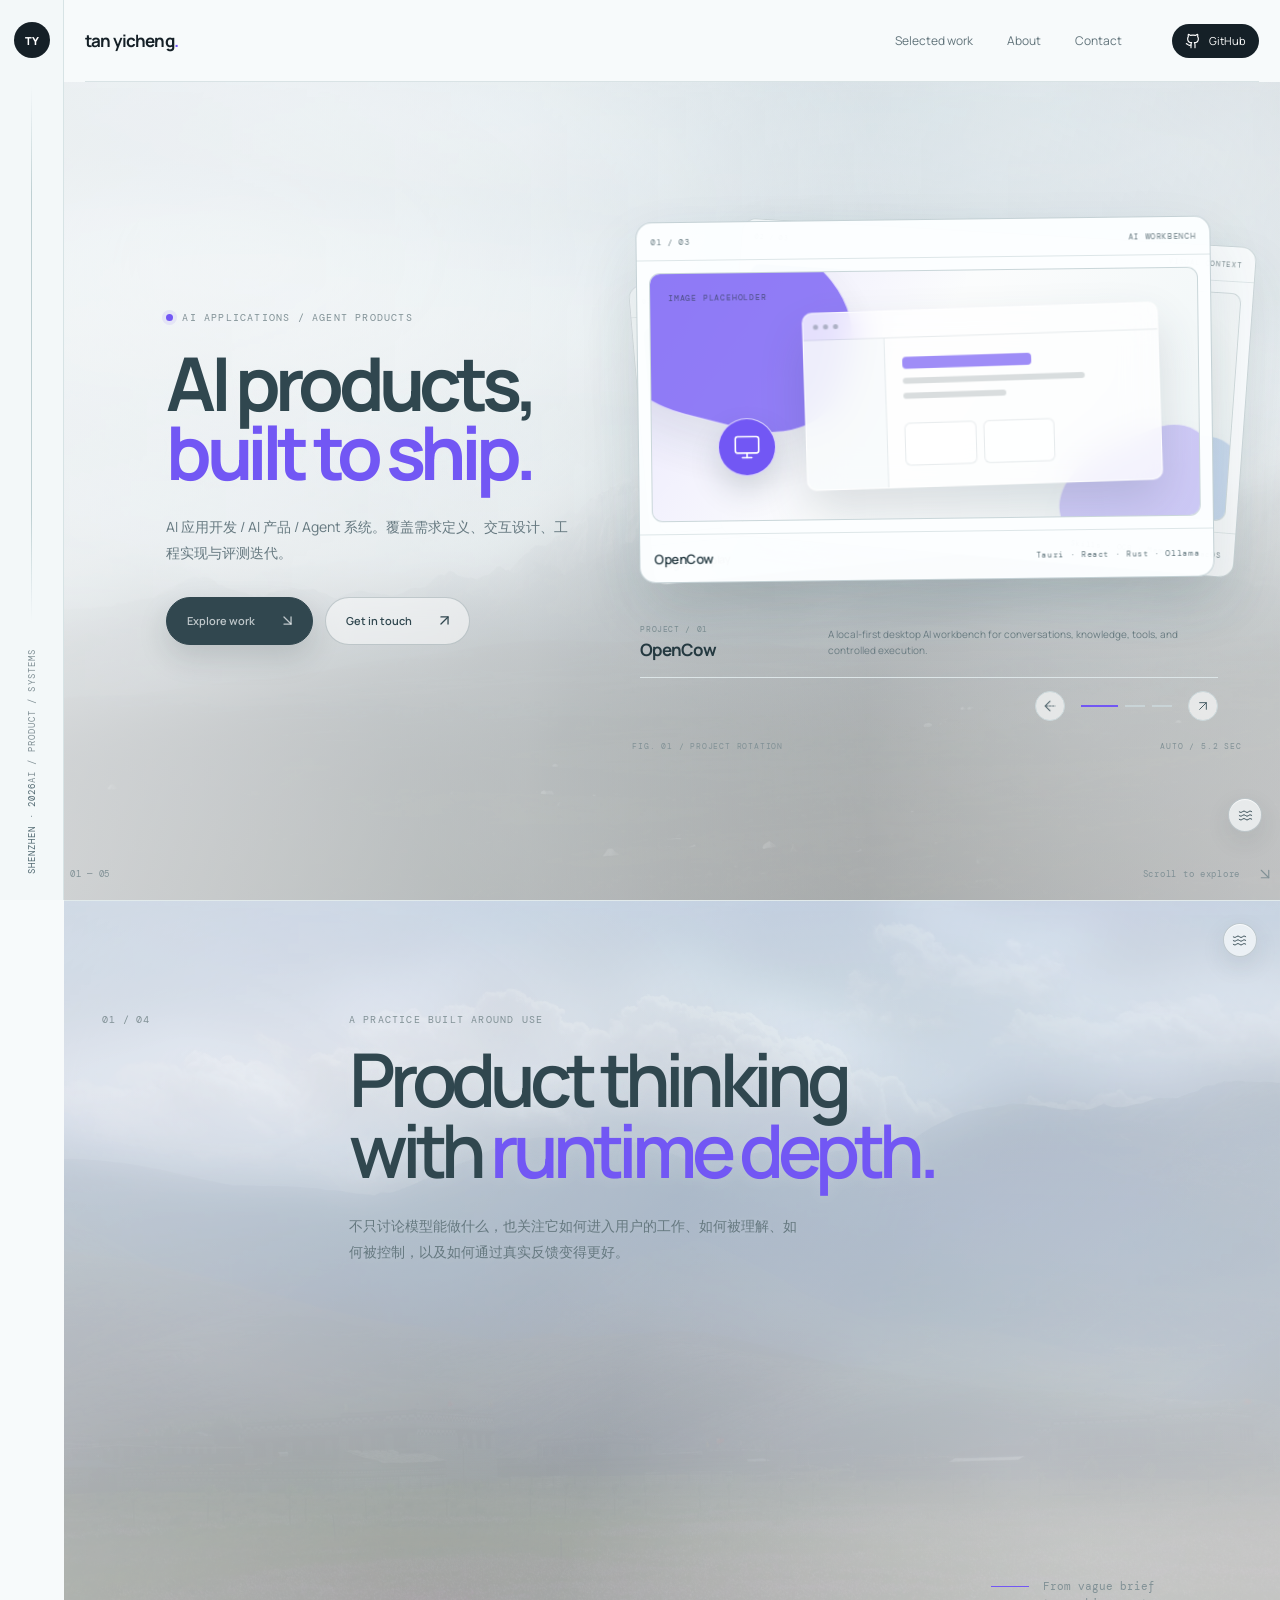
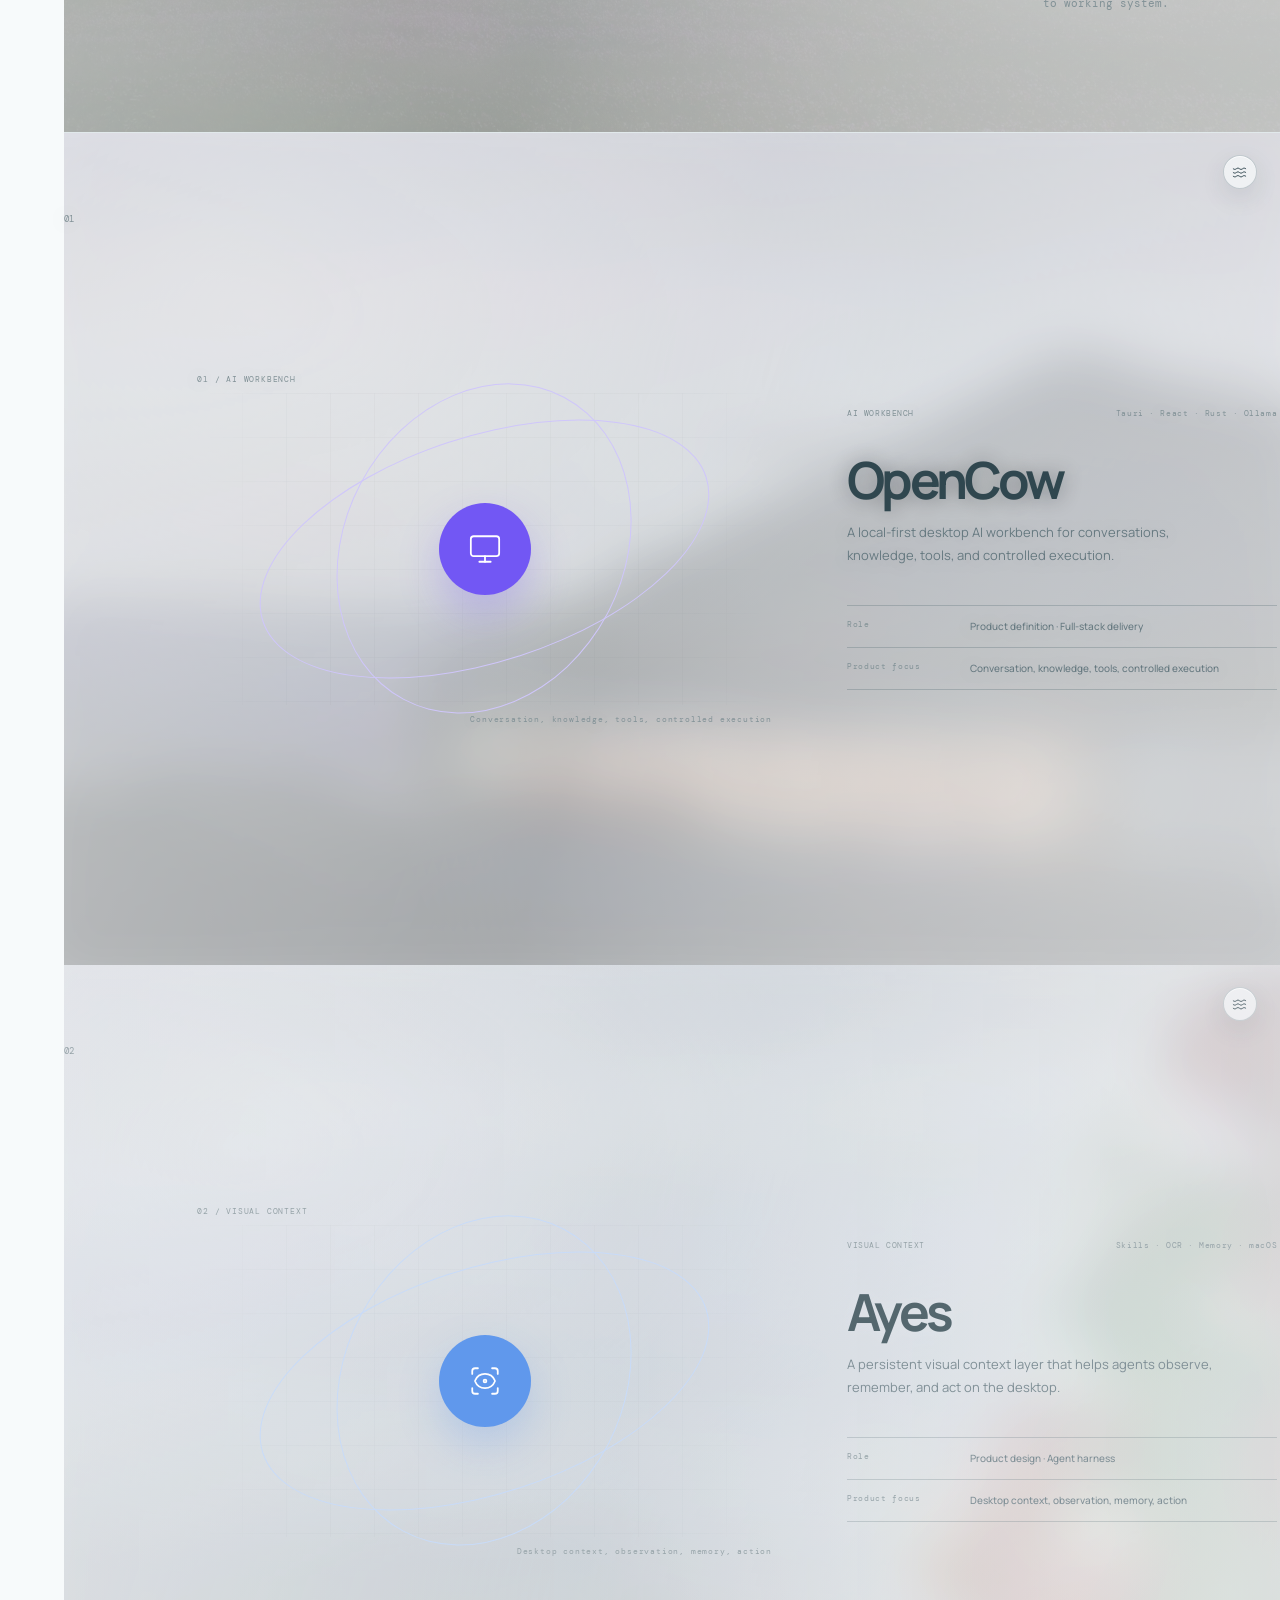
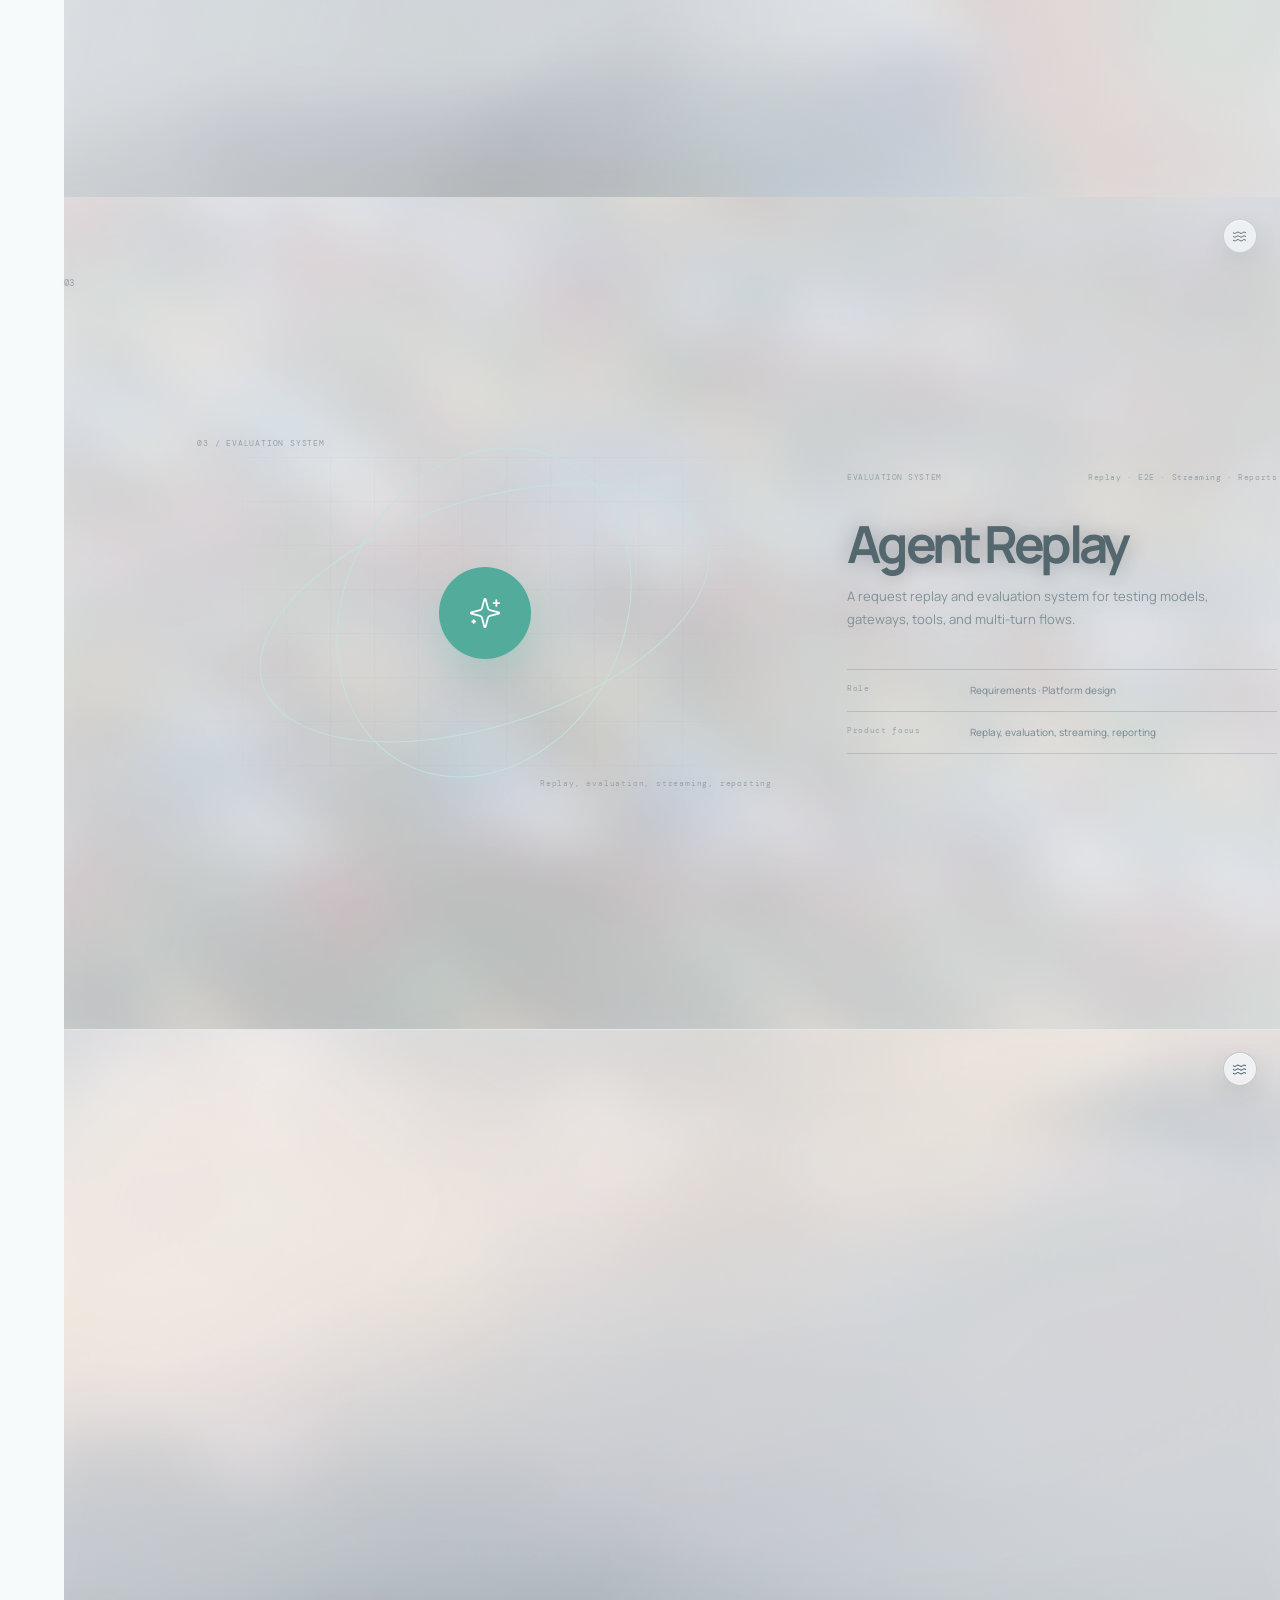
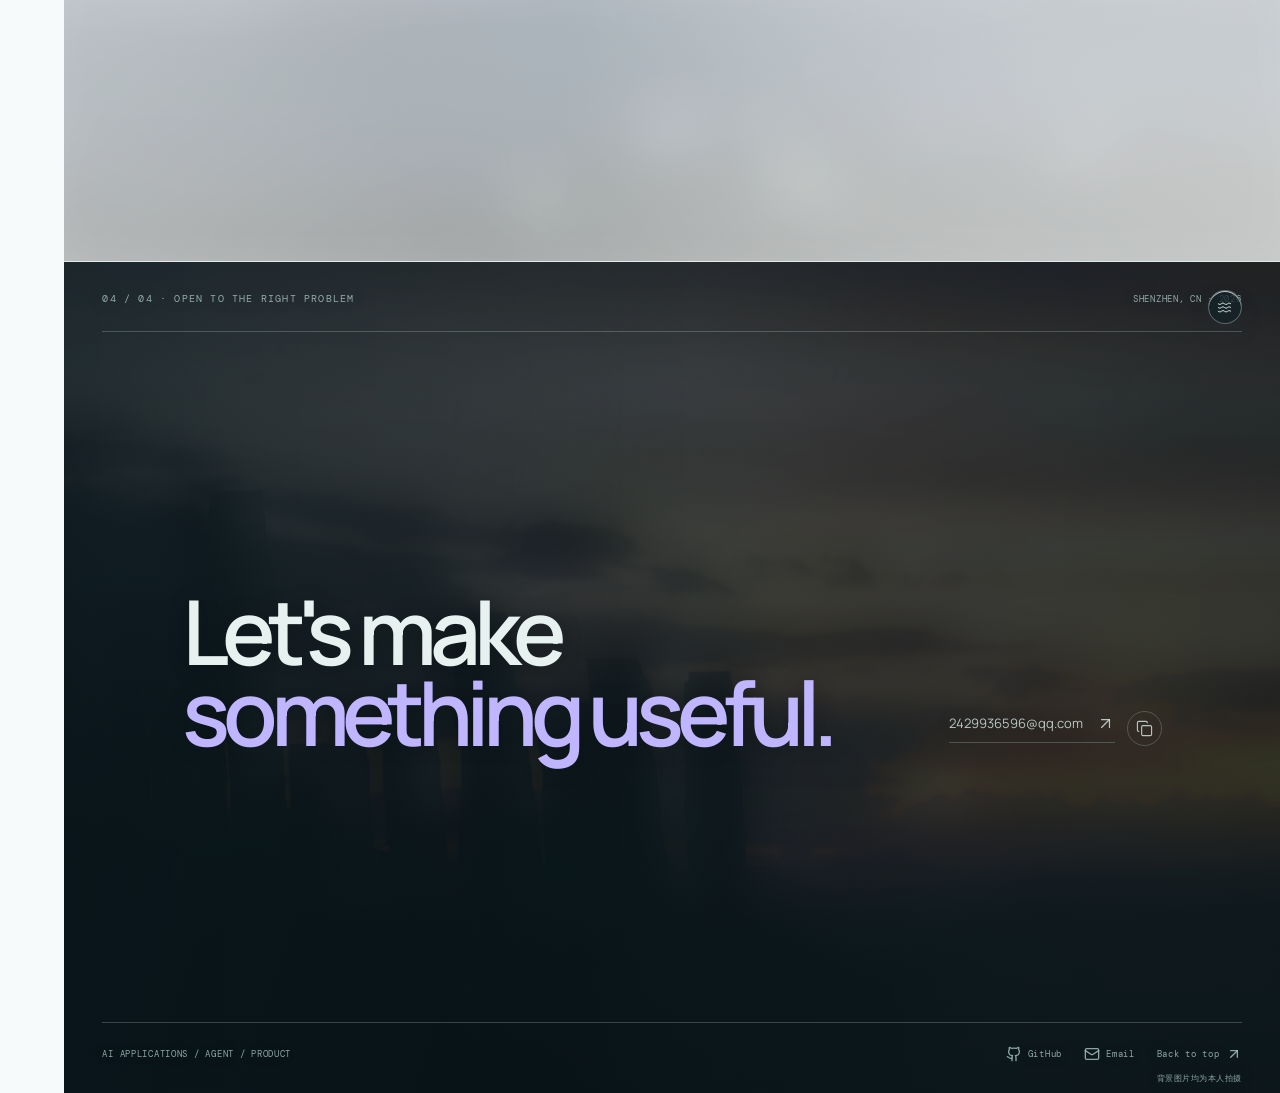
==== commit 9ab42f57: "fix: add adaptive scene text palettes" ====
--- a/index.html
+++ b/index.html
@@ -51,8 +51,8 @@
       }
     </style>
     <title>谭懿铖 · AI 应用 / Agent / Product</title>
-    <script type="module" crossorigin src="/portfolio-assets/index-C8Yc8jJA.js"></script>
-    <link rel="stylesheet" crossorigin href="/portfolio-assets/index-C7IKtHfX.css">
+    <script type="module" crossorigin src="/portfolio-assets/index-B0a8g2Iq.js"></script>
+    <link rel="stylesheet" crossorigin href="/portfolio-assets/index-CQmulaAj.css">
   </head>
   <body>
     <div id="preload-screen" aria-hidden="true">
--- a/portfolio-assets/index-CQmulaAj.css
+++ b/portfolio-assets/index-CQmulaAj.css
@@ -0,0 +1 @@
+:root{font-family:Manrope,-apple-system,BlinkMacSystemFont,Segoe UI,sans-serif;color:#152027;background:#f7fafb;font-synthesis:none;text-rendering:optimizeLegibility;--ink: #152027;--muted: #708087;--line: #d9e3e5;--accent: #7257f4;--cyan: #58c9d0;--rail: 64px;--max: 1880px}*{box-sizing:border-box}html{scroll-behavior:smooth}body{margin:0;min-width:320px;overflow-x:hidden;background:#f7fafb}button,a{font:inherit}a{color:inherit;text-decoration:none}button{border:0;cursor:pointer}@property --reveal-a{syntax: "<length>"; inherits: true; initial-value: 0px;}@property --reveal-b{syntax: "<length>"; inherits: true; initial-value: 0px;}@property --reveal-c{syntax: "<length>"; inherits: true; initial-value: 0px;}@property --wipe-angle-left{syntax: "<angle>"; inherits: true; initial-value: 0deg;}@property --wipe-angle-right{syntax: "<angle>"; inherits: true; initial-value: 0deg;}.scene-section{--pointer-x: 50%;--pointer-y: 50%;--reveal-a: 0px;--reveal-b: 0px;--reveal-c: 0px;--scatter-x: 25px;--scatter-y: 18px;--wipe-angle-left: 0deg;--wipe-angle-right: 0deg;--scene-fog-main: #30474f;--scene-fog-muted: #667980;--scene-fog-soft: #819196;--scene-fog-line: rgba(78, 103, 110, .28);--scene-fog-control: #31474f;--scene-fog-control-bg: rgba(247, 250, 251, .72);--scene-fog-control-border: rgba(102, 125, 132, .34);--scene-clear-main: #173038;--scene-clear-muted: #536a72;--scene-clear-soft: #74868c;--scene-clear-line: rgba(58, 84, 91, .28);--scene-clear-control: #203b43;--scene-clear-control-bg: rgba(247, 250, 251, .7);--scene-clear-control-border: rgba(87, 111, 118, .36);--scene-text-main: var(--scene-fog-main);--scene-text-muted: var(--scene-fog-muted);--scene-text-soft: var(--scene-fog-soft);--scene-text-line: var(--scene-fog-line);--scene-control: var(--scene-fog-control);--scene-control-bg: var(--scene-fog-control-bg);--scene-control-border: var(--scene-fog-control-border);--scene-text-accent: #7257f4;--scene-text-shadow: 0 1px 16px rgba(247, 250, 251, .2);position:relative;isolation:isolate;color:var(--scene-text-main)}.scene-clear-light{--scene-clear-main: #f1f8f5;--scene-clear-muted: rgba(231, 243, 239, .8);--scene-clear-soft: rgba(207, 227, 222, .76);--scene-clear-line: rgba(232, 246, 241, .32);--scene-clear-control: #eff8f5;--scene-clear-control-bg: rgba(11, 29, 35, .64);--scene-clear-control-border: rgba(228, 244, 239, .38);--scene-text-accent: #c0b5ff;--scene-text-shadow: 0 1px 20px rgba(4, 14, 18, .32)}.contact-section{--scene-fog-main: #e7f1ef;--scene-fog-muted: rgba(211, 228, 224, .84);--scene-fog-soft: rgba(170, 198, 195, .82);--scene-fog-line: rgba(201, 228, 222, .24);--scene-fog-control: #dcece8;--scene-fog-control-bg: rgba(13, 31, 38, .58);--scene-fog-control-border: rgba(215, 237, 231, .34);--scene-text-shadow: 0 1px 20px rgba(4, 14, 18, .28)}.scene-section.is-wiping,.scene-section.is-cleared{--scene-text-main: var(--scene-clear-main);--scene-text-muted: var(--scene-clear-muted);--scene-text-soft: var(--scene-clear-soft);--scene-text-line: var(--scene-clear-line);--scene-control: var(--scene-clear-control);--scene-control-bg: var(--scene-clear-control-bg);--scene-control-border: var(--scene-clear-control-border)}.scene-section.is-condensing{--scene-text-main: var(--scene-fog-main);--scene-text-muted: var(--scene-fog-muted);--scene-text-soft: var(--scene-fog-soft);--scene-text-line: var(--scene-fog-line);--scene-control: var(--scene-fog-control);--scene-control-bg: var(--scene-fog-control-bg);--scene-control-border: var(--scene-fog-control-border)}.scene-section>:not(.scene-backdrop):not(.scene-wiper-stage):not(.scene-wiper){z-index:2}.scene-backdrop{position:absolute;z-index:0;top:0;bottom:0;left:0;width:100%;overflow:hidden;pointer-events:none;background:#eef3f4}.scene-photo{position:absolute;top:0;right:0;bottom:0;left:0;width:100%;height:100%;object-fit:cover;object-position:var(--scene-position)}.scene-photo-preview{opacity:.96;filter:blur(25px) saturate(.5) brightness(1.07);transform:scale(1.035);background:var(--scene-preview) var(--scene-position) / cover no-repeat}.scene-photo-clear{opacity:0;filter:saturate(.92) contrast(.98);transform:translateZ(0);transition:opacity .4s ease}.is-scene-loaded .scene-photo-clear{opacity:1}.scene-fog-glass{position:absolute;z-index:2;top:0;right:0;bottom:0;left:0;overflow:hidden;opacity:1;pointer-events:none;transform:translateZ(0);will-change:opacity;transition:opacity 1.25s cubic-bezier(.32,.72,0,1)}.scene-wiper-reveal{position:absolute;z-index:4;top:0;right:0;bottom:0;left:0;overflow:hidden;opacity:0;pointer-events:none;contain:paint;transform:translateZ(0);will-change:opacity,mask-image;mask-image:linear-gradient(transparent,transparent);-webkit-mask-image:linear-gradient(transparent,transparent);mask-composite:add;-webkit-mask-composite:source-over;transition:opacity .12s ease-out,--reveal-a .1s ease-out,--reveal-b .12s ease-out,--reveal-c .09s ease-out}.scene-section.is-defogging .scene-wiper-reveal.scene-wipe-mask{opacity:1;mask-image:radial-gradient(ellipse var(--reveal-a) var(--reveal-b) at calc(var(--pointer-x) - 6px) calc(var(--pointer-y) + 4px),#000 0 25%,rgba(0,0,0,.74) 52%,transparent 100%),radial-gradient(ellipse var(--reveal-b) var(--reveal-c) at calc(var(--pointer-x) + var(--scatter-x)) calc(var(--pointer-y) - var(--scatter-y)),rgba(0,0,0,.9) 0 18%,rgba(0,0,0,.56) 47%,transparent 100%),radial-gradient(ellipse var(--reveal-c) var(--reveal-b) at calc(var(--pointer-x) - var(--scatter-x)) calc(var(--pointer-y) + var(--scatter-y)),rgba(0,0,0,.82) 0 15%,rgba(0,0,0,.48) 43%,transparent 100%);-webkit-mask-image:radial-gradient(ellipse var(--reveal-a) var(--reveal-b) at calc(var(--pointer-x) - 6px) calc(var(--pointer-y) + 4px),#000 0 25%,rgba(0,0,0,.74) 52%,transparent 100%),radial-gradient(ellipse var(--reveal-b) var(--reveal-c) at calc(var(--pointer-x) + var(--scatter-x)) calc(var(--pointer-y) - var(--scatter-y)),rgba(0,0,0,.9) 0 18%,rgba(0,0,0,.56) 47%,transparent 100%),radial-gradient(ellipse var(--reveal-c) var(--reveal-b) at calc(var(--pointer-x) - var(--scatter-x)) calc(var(--pointer-y) + var(--scatter-y)),rgba(0,0,0,.82) 0 15%,rgba(0,0,0,.48) 43%,transparent 100%)}.is-wiping .scene-wiper-reveal{opacity:1;transition:none;mask-image:conic-gradient(from 270deg at 49.5% 102%,#000 0deg var(--wipe-angle-left),rgba(0,0,0,.68) calc(var(--wipe-angle-left) + 4deg),transparent calc(var(--wipe-angle-left) + 11deg) 360deg),conic-gradient(from calc(90deg - var(--wipe-angle-right)) at 50.5% 102%,#000 0deg var(--wipe-angle-right),rgba(0,0,0,.68) calc(var(--wipe-angle-right) + 4deg),transparent calc(var(--wipe-angle-right) + 11deg) 360deg);-webkit-mask-image:conic-gradient(from 270deg at 49.5% 102%,#000 0deg var(--wipe-angle-left),rgba(0,0,0,.68) calc(var(--wipe-angle-left) + 4deg),transparent calc(var(--wipe-angle-left) + 11deg) 360deg),conic-gradient(from calc(90deg - var(--wipe-angle-right)) at 50.5% 102%,#000 0deg var(--wipe-angle-right),rgba(0,0,0,.68) calc(var(--wipe-angle-right) + 4deg),transparent calc(var(--wipe-angle-right) + 11deg) 360deg)}.scene-photo-reveal,.scene-photo-condensation{transition:none}.scene-reveal-residual{opacity:.03;transition:none;will-change:auto}.scene-fog-photo{position:absolute;top:-3%;right:-3%;bottom:-3%;left:-3%;opacity:.82;background:var(--scene-preview) var(--scene-position) / cover no-repeat;filter:blur(22px) saturate(.52) brightness(1.01);transform:scale(1.035)}.scene-mist{position:absolute;top:0;right:0;bottom:0;left:0;opacity:.74;background:radial-gradient(ellipse at 16% 22%,rgba(247,250,251,.58),transparent 47%),radial-gradient(ellipse at 71% 30%,rgba(218,232,235,.38),transparent 51%),radial-gradient(ellipse at 84% 78%,rgba(246,249,250,.46),transparent 48%),linear-gradient(108deg,#f7fafbb8,#d6e5e97a 48%,#f9fbfcbd)}.scene-condensation{--condense-1: 0vmax;--condense-2: 0vmax;--condense-3: 0vmax;--condense-4: 0vmax;--condense-5: 0vmax;--condense-6: 0vmax;--condense-7: 0vmax;--condense-fill: 0;position:absolute;z-index:5;top:0;right:0;bottom:0;left:0;opacity:0;overflow:hidden;pointer-events:none;contain:paint;transform:translateZ(0);will-change:opacity,mask-image;mask-image:radial-gradient(ellipse var(--condense-1) calc(var(--condense-1) * .68) at 8% 18%,#000 0 54%,rgba(0,0,0,.72) 72%,transparent 100%),radial-gradient(ellipse var(--condense-2) calc(var(--condense-2) * .82) at 24% 74%,#000 0 52%,rgba(0,0,0,.68) 73%,transparent 100%),radial-gradient(ellipse var(--condense-3) calc(var(--condense-3) * .71) at 39% 28%,#000 0 55%,rgba(0,0,0,.74) 74%,transparent 100%),radial-gradient(ellipse var(--condense-4) calc(var(--condense-4) * .88) at 53% 64%,#000 0 51%,rgba(0,0,0,.7) 72%,transparent 100%),radial-gradient(ellipse var(--condense-5) calc(var(--condense-5) * .66) at 68% 17%,#000 0 56%,rgba(0,0,0,.73) 75%,transparent 100%),radial-gradient(ellipse var(--condense-6) calc(var(--condense-6) * .8) at 81% 78%,#000 0 52%,rgba(0,0,0,.69) 72%,transparent 100%),radial-gradient(ellipse var(--condense-7) calc(var(--condense-7) * .72) at 93% 41%,#000 0 55%,rgba(0,0,0,.72) 74%,transparent 100%),linear-gradient(rgba(0,0,0,var(--condense-fill)),rgba(0,0,0,var(--condense-fill)));-webkit-mask-image:radial-gradient(ellipse var(--condense-1) calc(var(--condense-1) * .68) at 8% 18%,#000 0 54%,rgba(0,0,0,.72) 72%,transparent 100%),radial-gradient(ellipse var(--condense-2) calc(var(--condense-2) * .82) at 24% 74%,#000 0 52%,rgba(0,0,0,.68) 73%,transparent 100%),radial-gradient(ellipse var(--condense-3) calc(var(--condense-3) * .71) at 39% 28%,#000 0 55%,rgba(0,0,0,.74) 74%,transparent 100%),radial-gradient(ellipse var(--condense-4) calc(var(--condense-4) * .88) at 53% 64%,#000 0 51%,rgba(0,0,0,.7) 72%,transparent 100%),radial-gradient(ellipse var(--condense-5) calc(var(--condense-5) * .66) at 68% 17%,#000 0 56%,rgba(0,0,0,.73) 75%,transparent 100%),radial-gradient(ellipse var(--condense-6) calc(var(--condense-6) * .8) at 81% 78%,#000 0 52%,rgba(0,0,0,.69) 72%,transparent 100%),radial-gradient(ellipse var(--condense-7) calc(var(--condense-7) * .72) at 93% 41%,#000 0 55%,rgba(0,0,0,.72) 74%,transparent 100%),linear-gradient(rgba(0,0,0,var(--condense-fill)),rgba(0,0,0,var(--condense-fill)));mask-composite:add;-webkit-mask-composite:source-over}.scene-condensation-fog{opacity:1;transition:none;will-change:auto}.scene-fog-legibility,.scene-reveal-legibility,.scene-legibility{position:absolute;z-index:3;top:0;right:0;bottom:0;left:0;background:#f7fafb80}.scene-fog-legibility{opacity:.72}.scene-reveal-legibility{opacity:.44}.scene-legibility{opacity:0;transition:opacity 1.1s cubic-bezier(.32,.72,0,1)}.scene-focus-hero .scene-fog-legibility,.scene-focus-hero .scene-reveal-legibility,.scene-focus-hero .scene-legibility{background:linear-gradient(90deg,#f7fafbf5,#f7fafbd4 38%,#f7fafb7a 66%,#f7fafb94)}.scene-focus-right .scene-fog-legibility,.scene-focus-right .scene-reveal-legibility,.scene-focus-right .scene-legibility{background:linear-gradient(90deg,#f7fafb8f,#f7fafb7a 46%,#f7fafbd1)}.scene-color .scene-fog-legibility,.scene-color .scene-reveal-legibility,.scene-color .scene-legibility{background:#f7fafbad}.scene-warm .scene-fog-legibility,.scene-warm .scene-reveal-legibility,.scene-warm .scene-legibility{background:#f7f8f9ab}.scene-dark:not(.contact-section) .scene-fog-legibility,.scene-dark:not(.contact-section) .scene-reveal-legibility,.scene-dark:not(.contact-section) .scene-legibility{background:#f7fafbb5}.scene-clear-light .scene-reveal-legibility,.scene-clear-light .scene-legibility{background:linear-gradient(90deg,#09141957,#09141933 42%,#091419b8)}.hero-section .scene-reveal-legibility{opacity:.59}.project-detail .scene-reveal-legibility{opacity:.54}.scene-clear-light .scene-reveal-legibility{opacity:.7}.scene-loading-line{position:absolute;z-index:4;right:0;bottom:0;left:0;height:2px;opacity:.68;background:linear-gradient(90deg,transparent,rgba(114,87,244,.82),transparent);transform:translate(-100%);animation:scene-loading 1.7s cubic-bezier(.32,.72,0,1) infinite;transition:opacity .35s}.is-scene-loaded .scene-loading-line{opacity:0;animation-play-state:paused}@keyframes scene-loading{to{transform:translate(100%)}}.scene-wiper-stage{position:absolute;z-index:4;top:0;bottom:0;left:0;width:100%;overflow:hidden;pointer-events:none}.scene-wiper-blade{position:absolute;bottom:-24px;left:50%;width:min(48vw,920px);opacity:0;visibility:hidden;will-change:transform,opacity}.scene-wiper-blade img{display:block;width:100%;height:auto;pointer-events:none;filter:none}.scene-wiper-left{transform:translate(-100%);transform-origin:98.5% 50%}.scene-wiper-right{transform-origin:1.5% 50%}.scene-wiper-right img{transform:scaleX(-1)}.scene-wiper{position:absolute;z-index:5;right:clamp(14px,1.8vw,30px);bottom:clamp(14px,1.8vw,28px);display:grid;place-items:center;width:34px;height:34px;padding:0;color:var(--scene-control);border:1px solid var(--scene-control-border);border-radius:50%;background:var(--scene-control-bg);box-shadow:inset 0 1px #ffffffbd,0 9px 24px #243b431a;-webkit-backdrop-filter:blur(15px);backdrop-filter:blur(15px);text-shadow:var(--scene-text-shadow);transition:color .48s cubic-bezier(.32,.72,0,1),background .48s cubic-bezier(.32,.72,0,1),text-shadow .48s cubic-bezier(.32,.72,0,1),border-color .48s cubic-bezier(.32,.72,0,1),transform .28s cubic-bezier(.32,.72,0,1),opacity .28s}.scene-wiper:hover{color:var(--scene-control-bg);background:var(--scene-control);transform:translateY(-2px)}.scene-wiper:active{transform:translateY(0) scale(.96)}.scene-wiper:focus-visible{outline:2px solid var(--accent);outline-offset:3px}.scene-wiper:disabled{cursor:default;opacity:.48}.scene-wiper:disabled:hover{color:var(--scene-control);background:var(--scene-control-bg);transform:none}.is-cleared{--reveal-a: 120vw;--reveal-b: 120vw;--reveal-c: 120vw}.is-cleared .scene-backdrop>.scene-fog-glass{opacity:.03}.is-condensing .scene-condensation{opacity:1}.is-cleared .scene-legibility{opacity:.44}.hero-section.is-cleared .scene-legibility{opacity:.59}.project-detail.is-cleared .scene-legibility{opacity:.54}.scene-clear-light.is-cleared .scene-legibility{opacity:.7}.hero-section .scene-wiper{right:18px;bottom:68px}.statement-section .scene-wiper,.project-detail .scene-wiper,.capabilities-section .scene-wiper{top:22px;bottom:auto}.site-shell{position:relative;z-index:1;min-height:100vh;padding-left:var(--rail)}.side-rail{position:fixed;z-index:20;inset:0 auto 0 0;width:var(--rail);display:flex;align-items:center;flex-direction:column;padding:22px 0 26px;color:#284149;border-right:1px solid rgba(205,219,222,.75);background:#f1f7f8b8;-webkit-backdrop-filter:blur(24px);backdrop-filter:blur(24px)}.monogram{display:grid;place-items:center;width:36px;height:36px;color:#fff;font-size:11px;font-weight:800;border-radius:50%;background:var(--ink)}.rail-line{width:1px;flex:1;margin:28px 0;background:linear-gradient(to bottom,transparent,#bed0d3 20%,#bed0d3 80%,transparent)}.rail-label,.rail-bottom{font-family:DM Mono,monospace;font-size:9px;letter-spacing:.12em;writing-mode:vertical-rl;transform:rotate(180deg);color:#819196}.rail-bottom{color:#526a72}.top-nav{position:relative;z-index:2;width:min(calc(100% - 42px),var(--max));height:82px;margin:0 auto;display:flex;align-items:center;justify-content:space-between;gap:24px;border-bottom:1px solid var(--line)}.wordmark{font-size:17px;font-weight:700;letter-spacing:-.05em}.wordmark span{color:var(--accent)}.nav-links{display:flex;align-items:center;gap:34px;margin-left:auto;margin-right:26px;font-size:12px;color:#62747b}.nav-links a{transition:color .2s ease}.nav-links a:hover{color:var(--ink)}.nav-actions{display:flex;align-items:center;gap:14px}.nav-github{display:inline-flex;align-items:center;gap:8px;padding:9px 13px;color:#fff;font-size:11px;border-radius:999px;background:var(--ink);transition:transform .2s ease,background .2s ease}.nav-github:hover{transform:translateY(-2px);background:#25424b}.menu-toggle{display:none;place-items:center;width:36px;height:36px;color:var(--ink);background:transparent}.section-pad{width:100%;max-width:none;margin:0 auto;padding-right:clamp(21px,3vw,58px);padding-left:clamp(21px,3vw,58px)}.hero-section{position:relative;min-height:calc(100dvh - 82px);display:grid;grid-template-columns:minmax(0,.88fr) minmax(520px,1.12fr);align-items:center;gap:clamp(34px,4vw,78px);padding-top:42px;padding-bottom:68px}.hero-copy{padding-left:clamp(20px,5vw,92px)}.eyebrow,.section-kicker{display:flex;align-items:center;gap:9px;margin:0;color:var(--scene-text-soft);font:10px DM Mono,monospace;letter-spacing:.12em;text-shadow:var(--scene-text-shadow);transition:color .52s cubic-bezier(.32,.72,0,1),text-shadow .52s cubic-bezier(.32,.72,0,1)}.eyebrow span{display:block;width:7px;height:7px;border-radius:50%;background:var(--accent);box-shadow:0 0 0 4px #7257f41a}h1,h2,h3,p{margin-top:0}.scene-section h1,.scene-section h2,.scene-section h3{color:var(--scene-text-main);text-shadow:var(--scene-text-shadow);transition:color .52s cubic-bezier(.32,.72,0,1),text-shadow .52s cubic-bezier(.32,.72,0,1)}h1 em,h2 em{color:var(--scene-text-accent);font-style:normal;transition:color .52s cubic-bezier(.32,.72,0,1)}.hero-copy h1{max-width:760px;margin:25px 0 28px;color:var(--scene-text-main);font-size:clamp(54px,5.8vw,98px);line-height:.92;letter-spacing:-.078em;font-weight:700}.hero-description{max-width:480px;color:var(--scene-text-muted);font-size:14px;line-height:1.85;text-shadow:var(--scene-text-shadow);transition:color .52s cubic-bezier(.32,.72,0,1),text-shadow .52s cubic-bezier(.32,.72,0,1)}.hero-actions{display:flex;align-items:center;flex-wrap:wrap;gap:12px;margin-top:31px}.button{display:inline-flex;align-items:center;justify-content:center;gap:24px;min-height:48px;padding:0 16px 0 20px;white-space:nowrap;font-size:11px;font-weight:600;border-radius:999px;transition:transform .2s ease,box-shadow .2s ease,background .2s ease,border-color .2s ease}.button:hover{transform:translateY(-2px)}.button:active{transform:translateY(0) scale(.98)}.button-dark{color:var(--scene-control-bg);border:1px solid var(--scene-control);background:var(--scene-control);box-shadow:0 12px 30px #15202726;transition:color .52s cubic-bezier(.32,.72,0,1),background .52s cubic-bezier(.32,.72,0,1),border-color .52s cubic-bezier(.32,.72,0,1),transform .2s ease,box-shadow .2s ease}.button-dark:hover{color:var(--scene-control-bg);background:var(--scene-text-main);border-color:var(--scene-text-main);box-shadow:0 16px 32px #15202733}.button-quiet{color:var(--scene-text-main);border:1px solid var(--scene-text-line);background:#ffffff85;-webkit-backdrop-filter:blur(12px);backdrop-filter:blur(12px);text-shadow:var(--scene-text-shadow);transition:color .52s cubic-bezier(.32,.72,0,1),background .52s cubic-bezier(.32,.72,0,1),border-color .52s cubic-bezier(.32,.72,0,1),text-shadow .52s cubic-bezier(.32,.72,0,1),transform .2s ease,box-shadow .2s ease}.button-quiet:hover{color:var(--scene-control);border-color:var(--scene-control-border);background:var(--scene-control-bg);box-shadow:0 10px 24px #314f5817}.hero-art{position:relative;min-height:556px;display:flex;align-items:center;padding:20px 0 47px}.hero-project-carousel{width:100%}.carousel-stage{position:relative;height:392px;perspective:1400px;transform-style:preserve-3d}.carousel-card{--card-accent: #7257f4;--card-soft: #e9e5ff;position:absolute;top:11px;right:26px;bottom:20px;left:8px;display:grid;grid-template-rows:38px 1fr 48px;overflow:hidden;border:1px solid rgba(190,205,209,.9);border-radius:16px;background:#fcfefff7;box-shadow:0 28px 60px #2b464f1f;transform-origin:50% 108%;backface-visibility:hidden;transition:transform .92s cubic-bezier(.22,.72,.22,1),opacity .58s ease,filter .58s ease,box-shadow .58s ease}.carousel-card.violet{--card-accent: #7257f4;--card-soft: #e8e3ff}.carousel-card.blue{--card-accent: #3f83e8;--card-soft: #dcecff}.carousel-card.mint{--card-accent: #2f9c86;--card-soft: #d8f0e9}.carousel-card.is-current{z-index:3;opacity:1;filter:none;transform:translateZ(0) rotate(-.7deg) rotateY(0) scale(1)}.carousel-card.is-next{z-index:2;opacity:.82;filter:saturate(.82);transform:translate3d(43px,-17px,-80px) rotate(4.2deg) rotateY(-7deg) scale(.95)}.carousel-card.is-back{z-index:1;opacity:.58;filter:saturate(.58);transform:translate3d(-38px,-5px,-145px) rotate(-5deg) rotateY(8deg) scale(.9)}.carousel-card-top,.carousel-card-bottom{display:flex;align-items:center;justify-content:space-between;gap:16px;padding:0 14px;color:#667a81;font:8px DM Mono,monospace;letter-spacing:.08em}.carousel-card-top{border-bottom:1px solid #dde6e8}.carousel-card-bottom{color:#5f747b;border-top:1px solid #dde6e8}.carousel-card-bottom strong{color:#233840;font:600 13px Manrope,sans-serif;letter-spacing:-.035em}.carousel-media{position:relative;overflow:hidden;margin:12px;border:1px solid rgba(190,205,209,.78);border-radius:11px;background:#f2f6f7}.media-haze{position:absolute;top:0;right:0;bottom:0;left:0;opacity:.8;background:linear-gradient(125deg,var(--card-soft),rgba(255,255,255,.88) 46%,#eef5f6)}.media-shape{position:absolute;z-index:1;border:1px solid rgba(255,255,255,.7);background:var(--card-accent);opacity:.76;box-shadow:0 22px 48px #2d445824}.media-shape-one{width:46%;height:78%;top:-18%;left:-9%;border-radius:20% 48% 34% 42%;transform:rotate(15deg)}.media-shape-two{width:30%;height:46%;right:-4%;bottom:-15%;border-radius:44% 28% 48% 34%;opacity:.28;transform:rotate(-22deg)}.media-window{position:absolute;z-index:2;top:15%;right:7%;bottom:13%;width:65%;overflow:hidden;border:1px solid rgba(255,255,255,.94);border-radius:10px;background:#ffffffc2;box-shadow:0 22px 46px #30475829;-webkit-backdrop-filter:blur(18px);backdrop-filter:blur(18px);transform:rotate(-1.2deg)}.media-window-bar{height:27px;display:flex;align-items:center;gap:5px;padding:0 10px;border-bottom:1px solid rgba(124,147,154,.18)}.media-window-bar i{width:5px;height:5px;border-radius:50%;background:#4b5e6661}.media-window-body{height:calc(100% - 27px);display:grid;grid-template-columns:23% 1fr}.media-sidebar{border-right:1px solid rgba(124,147,154,.16);background:#f5f9fa94}.media-content{padding:19px 17px}.media-title-line,.media-copy-line{height:6px;margin-bottom:9px;border-radius:4px;background:#32474f2e}.media-title-line{width:54%;height:12px;background:var(--card-accent);opacity:.68}.media-copy-line{width:76%}.media-copy-line.short{width:43%}.media-actions{display:flex;gap:7px;margin-top:24px}.media-actions i{width:30%;height:43px;border:1px solid rgba(118,141,148,.18);border-radius:6px;background:#ffffffb8}.media-icon{position:absolute;z-index:3;left:12%;bottom:18%;display:grid;place-items:center;width:58px;height:58px;color:#fff;border:1px solid rgba(255,255,255,.72);border-radius:50%;background:var(--card-accent);box-shadow:0 15px 30px #2339462b}.media-placeholder{position:absolute;z-index:3;top:19px;left:18px;color:#22343c9e;font:8px DM Mono,monospace;letter-spacing:.1em}.carousel-caption{min-height:71px;display:grid;grid-template-columns:minmax(130px,.42fr) 1fr;gap:24px;align-items:center;margin:7px 24px 0 8px;padding:10px 0;border-bottom:1px solid #dce5e7}.carousel-caption>div{display:grid;gap:4px}.carousel-caption span{color:#7c8d92;font:8px DM Mono,monospace;letter-spacing:.08em}.carousel-caption strong{color:#243940;font-size:17px;letter-spacing:-.05em}.carousel-caption p{max-width:410px;margin:0;color:#6b7d83;font-size:10px;line-height:1.6}.carousel-controls{display:flex;align-items:center;justify-content:flex-end;gap:11px;margin:13px 24px 0 8px}.carousel-controls>button{display:grid;place-items:center;width:30px;height:30px;color:#465d65;border:1px solid #cad7da;border-radius:50%;background:#ffffff9e;transition:color .2s ease,border-color .2s ease,transform .2s ease,background .2s ease}.carousel-controls>button:hover{color:#fff;border-color:var(--ink);background:var(--ink);transform:translateY(-1px)}.rotate-left{transform:rotate(-135deg)}.carousel-dots{display:flex;align-items:center;gap:7px;padding:0 5px}.carousel-dots button{width:20px;height:2px;padding:0;background:#c9d4d7;transition:width .35s ease,background .35s ease}.carousel-dots button.is-active{width:37px;background:var(--accent)}.art-caption{position:absolute;z-index:3;right:0;bottom:17px;left:0;display:flex;justify-content:space-between;color:var(--scene-text-soft);font:8px DM Mono,monospace;letter-spacing:.1em;text-shadow:var(--scene-text-shadow);transition:color .52s cubic-bezier(.32,.72,0,1),text-shadow .52s cubic-bezier(.32,.72,0,1)}.hero-footer{position:absolute;right:0;bottom:17px;left:0;display:flex;align-items:center;gap:16px;padding:0 6px;color:var(--scene-text-soft);font:9px DM Mono,monospace;letter-spacing:.08em;text-shadow:var(--scene-text-shadow);transition:color .52s cubic-bezier(.32,.72,0,1),text-shadow .52s cubic-bezier(.32,.72,0,1)}.hero-footer span:nth-child(2){margin-left:auto}.statement-section,.projects-section,.capabilities-section,.contact-section{border-top:1px solid rgba(217,227,229,.72)}.statement-section{position:relative;display:grid;grid-template-columns:19% 1fr 22%;gap:30px;min-height:clamp(780px,65vw,1240px);padding-top:112px;padding-bottom:110px}.section-index{color:var(--scene-text-soft);font:10px DM Mono,monospace;letter-spacing:.08em;text-shadow:var(--scene-text-shadow);transition:color .52s cubic-bezier(.32,.72,0,1),text-shadow .52s cubic-bezier(.32,.72,0,1)}.statement-content{max-width:750px}.statement-content h2,.section-heading h2,.contact-content h2{margin:18px 0 28px;font-size:clamp(42px,5.8vw,88px);line-height:.95;letter-spacing:-.08em;font-weight:600}.statement-content h2 span,.section-heading h2 span{color:var(--scene-text-accent);transition:color .52s cubic-bezier(.32,.72,0,1)}.statement-body{max-width:460px;color:var(--scene-text-muted);font-size:14px;line-height:1.85;text-shadow:var(--scene-text-shadow);transition:color .52s cubic-bezier(.32,.72,0,1),text-shadow .52s cubic-bezier(.32,.72,0,1)}.statement-side{align-self:end;display:flex;align-items:flex-start;gap:14px;padding-bottom:9px;color:var(--scene-text-soft);font:11px DM Mono,monospace;line-height:1.6;text-shadow:var(--scene-text-shadow);transition:color .52s cubic-bezier(.32,.72,0,1),text-shadow .52s cubic-bezier(.32,.72,0,1)}.side-rule{width:38px;margin-top:8px;border-top:1px solid var(--accent)}.projects-section{padding:0}.project-detail-stack{margin-top:0}.project-detail{min-height:clamp(780px,65vw,1240px);display:grid;grid-template-columns:58px minmax(520px,1.18fr) minmax(360px,.82fr);gap:clamp(30px,4vw,86px);align-items:center;padding:72px 0;scroll-margin-top:76px;opacity:.82;transition:opacity .35s ease}.project-detail.is-active{opacity:1}.project-detail-index{align-self:start;padding-top:8px;color:var(--scene-text-soft);font:9px DM Mono,monospace;text-shadow:var(--scene-text-shadow);transition:color .52s cubic-bezier(.32,.72,0,1),text-shadow .52s cubic-bezier(.32,.72,0,1)}.detail-visual{--detail-accent: #7257f4;position:relative;min-height:390px;display:flex;align-items:center;justify-content:center;overflow:hidden;background:transparent}.detail-visual.violet{--detail-accent: #7257f4;--detail-soft: #e8e3ff}.detail-visual.blue{--detail-accent: #3f83e8;--detail-soft: #dcecff}.detail-visual.mint{--detail-accent: #2f9c86;--detail-soft: #d8f0e9}.detail-visual-grid{position:absolute;top:10%;right:4%;bottom:10%;left:4%;opacity:.27;background-image:linear-gradient(rgba(90,111,116,.12) 1px,transparent 1px),linear-gradient(90deg,rgba(90,111,116,.12) 1px,transparent 1px);background-size:44px 44px;-webkit-mask-image:linear-gradient(90deg,transparent,black 18%,black 82%,transparent);mask-image:linear-gradient(90deg,transparent,black 18%,black 82%,transparent)}.detail-visual-orbit{position:absolute;border:1px solid color-mix(in srgb,var(--detail-accent) 34%,white);border-radius:50%;transform:rotate(-18deg)}.orbit-a{width:75%;height:58%}.orbit-b{width:45%;height:88%;transform:rotate(28deg)}.detail-visual-signal{position:relative;z-index:2;display:grid;place-items:center;width:92px;height:92px;color:#fff;border-radius:50%;background:var(--detail-accent);box-shadow:0 18px 42px color-mix(in srgb,var(--detail-accent) 28%,transparent)}.detail-visual-label,.detail-visual-caption{position:absolute;z-index:2;color:var(--scene-text-soft);font:8px DM Mono,monospace;letter-spacing:.1em;text-shadow:var(--scene-text-shadow);transition:color .52s cubic-bezier(.32,.72,0,1),text-shadow .52s cubic-bezier(.32,.72,0,1)}.detail-visual-label{top:20px;left:24px}.detail-visual-caption{right:24px;bottom:20px;max-width:55%;text-align:right}.detail-copy{max-width:430px}.detail-copy-meta{display:flex;justify-content:space-between;gap:16px;color:var(--scene-text-soft);font:8px DM Mono,monospace;letter-spacing:.07em;text-shadow:var(--scene-text-shadow);transition:color .52s cubic-bezier(.32,.72,0,1),text-shadow .52s cubic-bezier(.32,.72,0,1)}.detail-copy h3{margin:38px 0 19px;color:var(--scene-text-main);font-size:clamp(42px,4vw,68px);line-height:.9;letter-spacing:-.075em}.detail-copy>p{max-width:390px;color:var(--scene-text-muted);font-size:13px;line-height:1.75;text-shadow:var(--scene-text-shadow);transition:color .52s cubic-bezier(.32,.72,0,1),text-shadow .52s cubic-bezier(.32,.72,0,1)}.detail-facts{margin-top:38px;border-top:1px solid var(--line)}.detail-facts div{display:grid;grid-template-columns:105px 1fr;gap:18px;padding:13px 0;border-bottom:1px solid var(--line)}.detail-facts{border-top-color:var(--scene-text-line);transition:border-color .52s cubic-bezier(.32,.72,0,1)}.detail-facts div{border-bottom-color:var(--scene-text-line);transition:border-color .52s cubic-bezier(.32,.72,0,1)}.detail-facts span{color:var(--scene-text-soft);font:8px DM Mono,monospace;letter-spacing:.08em;transition:color .52s cubic-bezier(.32,.72,0,1)}.detail-facts strong{color:var(--scene-text-muted);font-size:10px;font-weight:500;line-height:1.5;text-shadow:var(--scene-text-shadow);transition:color .52s cubic-bezier(.32,.72,0,1),text-shadow .52s cubic-bezier(.32,.72,0,1)}.capabilities-section{min-height:clamp(780px,65vw,1240px);padding-top:112px;padding-bottom:120px}.capabilities-heading{margin-bottom:68px}.capability-grid{display:grid;grid-template-columns:repeat(3,1fr)}.capability{min-height:240px;padding:22px 34px 20px 0}.capability+.capability{padding-left:32px}.capability-top{display:flex;justify-content:space-between;color:var(--scene-text-accent);font:10px DM Mono,monospace;transition:color .52s cubic-bezier(.32,.72,0,1)}.capability h3{margin:56px 0 14px;font-size:23px;letter-spacing:-.06em}.capability p{max-width:290px;margin:0;color:var(--scene-text-muted);font-size:12px;line-height:1.75;text-shadow:var(--scene-text-shadow);transition:color .52s cubic-bezier(.32,.72,0,1),text-shadow .52s cubic-bezier(.32,.72,0,1)}.contact-section{width:100%;max-width:none;min-height:clamp(780px,65vw,1240px);display:flex;flex-direction:column;justify-content:space-between;padding:30px clamp(21px,3vw,58px) 31px;background:transparent;color:var(--scene-text-main)}.contact-section .scene-photo-preview,.contact-section .scene-fog-photo{filter:blur(18px) saturate(.68) brightness(.58)}.contact-section .scene-photo-clear{filter:saturate(.9) brightness(.68) contrast(1.05)}.contact-section .scene-mist{opacity:.48;background:radial-gradient(ellipse at 18% 24%,rgba(192,216,221,.2),transparent 45%),radial-gradient(ellipse at 77% 66%,rgba(111,145,155,.16),transparent 51%),linear-gradient(108deg,#1930388a,#11242b47,#1b32397d)}.contact-section .scene-fog-legibility{opacity:.88;background:linear-gradient(90deg,#0a191fd1,#0e1f26a3 52%,#0d1b21b8)}.contact-section .scene-reveal-legibility,.contact-section .scene-legibility{background:linear-gradient(90deg,#0a191fd1,#0e1f26a3 52%,#0d1b21b8)}.contact-section .scene-reveal-legibility{opacity:.54}.contact-section .scene-legibility{opacity:0}.contact-section.is-cleared .scene-legibility{opacity:.54}.contact-section .scene-wiper{top:28px;right:clamp(20px,3vw,58px);bottom:auto;color:var(--scene-control);border-color:var(--scene-control-border);background:var(--scene-control-bg)}.contact-section .scene-wiper:hover{color:var(--scene-control-bg);background:var(--scene-control)}.contact-section .section-kicker,.contact-location{color:var(--scene-text-soft);text-shadow:var(--scene-text-shadow);transition:color .52s cubic-bezier(.32,.72,0,1),text-shadow .52s cubic-bezier(.32,.72,0,1)}.contact-top,.contact-footer{width:min(100%,var(--max));margin:0 auto;display:flex;justify-content:space-between;align-items:center;gap:20px}.contact-top{padding-bottom:26px;border-bottom:1px solid var(--scene-text-line);transition:border-color .52s cubic-bezier(.32,.72,0,1)}.contact-location,.contact-footer{font:9px DM Mono,monospace;letter-spacing:.08em}.contact-content{width:min(100%,var(--max));margin:0 auto;display:flex;align-items:flex-end;justify-content:space-between;gap:30px;padding:70px 7% 80px}.contact-content h2{margin:0;color:var(--scene-text-main);font-size:clamp(50px,7vw,110px);line-height:.9}.contact-content h2 em{color:var(--scene-text-accent)}.contact-actions{display:flex;align-items:center;gap:12px;padding-bottom:7px}.contact-email{display:inline-flex;align-items:center;gap:13px;color:var(--scene-text-muted);font-size:13px;border-bottom:1px solid var(--scene-text-line);padding-bottom:9px;text-shadow:var(--scene-text-shadow);transition:color .52s cubic-bezier(.32,.72,0,1),text-shadow .52s cubic-bezier(.32,.72,0,1),border-color .52s cubic-bezier(.32,.72,0,1)}.copy-button{display:grid;place-items:center;width:35px;height:35px;color:var(--scene-text-muted);border:1px solid var(--scene-text-line);border-radius:50%;background:transparent;text-shadow:var(--scene-text-shadow);transition:color .52s cubic-bezier(.32,.72,0,1),text-shadow .52s cubic-bezier(.32,.72,0,1),border-color .52s cubic-bezier(.32,.72,0,1)}.contact-footer{padding-top:23px;border-top:1px solid var(--scene-text-line);color:var(--scene-text-soft);text-shadow:var(--scene-text-shadow);transition:color .52s cubic-bezier(.32,.72,0,1),text-shadow .52s cubic-bezier(.32,.72,0,1),border-color .52s cubic-bezier(.32,.72,0,1)}.contact-footer div{display:flex;gap:22px}.contact-footer a{display:inline-flex;align-items:center;gap:6px;transition:color .2s ease}.contact-footer a:hover{color:var(--scene-text-main)}.photography-credit{position:absolute;z-index:3;right:clamp(20px,3vw,58px);bottom:9px;color:var(--scene-text-soft);font:8px DM Mono,monospace;letter-spacing:.06em;text-shadow:var(--scene-text-shadow);transition:color .52s cubic-bezier(.32,.72,0,1),text-shadow .52s cubic-bezier(.32,.72,0,1)}@media(max-width:1050px){:root{--rail: 58px}.section-pad{width:100%;padding-right:30px;padding-left:30px}.hero-section{grid-template-columns:1fr;padding-top:62px}.hero-copy{padding-left:0}.hero-art{min-height:540px}.statement-section{grid-template-columns:13% 1fr 20%}.project-detail{min-height:660px;grid-template-columns:42px minmax(330px,1fr) minmax(250px,.88fr)}}@media(max-width:700px){:root{--rail: 0px}.site-shell{padding-left:0}.side-rail{display:none}.top-nav{width:calc(100% - 36px);height:70px}.nav-links{position:fixed;z-index:15;inset:70px 0 auto;display:none;flex-direction:column;align-items:flex-start;gap:22px;margin:0;padding:26px 18px 31px;border-bottom:1px solid var(--line);background:#f7fafbf2;-webkit-backdrop-filter:blur(24px);backdrop-filter:blur(24px)}.nav-links.is-open{display:flex}.nav-github{padding:9px}.nav-github span{display:none}.menu-toggle{display:grid}.section-pad{width:100%;padding-right:18px;padding-left:18px}.hero-section{min-height:auto;padding-top:60px;padding-bottom:84px}.hero-copy h1{font-size:clamp(48px,14vw,76px)}.hero-description{font-size:13px}.hero-art{min-height:480px;padding-top:38px}.carousel-stage{height:270px}.carousel-card{top:8px;right:12px;bottom:16px;left:2px;grid-template-rows:31px 1fr 38px;border-radius:13px}.carousel-card.is-next{transform:translate3d(25px,-12px,-60px) rotate(4deg) rotateY(-6deg) scale(.94)}.carousel-card.is-back{transform:translate3d(-22px,-4px,-110px) rotate(-5deg) rotateY(7deg) scale(.88)}.carousel-card-top,.carousel-card-bottom{padding:0 10px;font-size:6px}.carousel-card-bottom strong{font-size:10px}.carousel-media{margin:8px;border-radius:9px}.media-window{top:15%;right:7%;bottom:13%;width:65%}.media-icon{width:40px;height:40px;left:10%;bottom:15%}.media-icon svg{width:19px;height:19px}.media-placeholder{top:12px;left:12px;font-size:6px}.media-content{padding:11px 10px}.media-window-bar{height:18px;padding:0 7px}.media-window-bar i{width:3px;height:3px}.media-window-body{height:calc(100% - 18px)}.media-title-line{height:8px;margin-bottom:6px}.media-copy-line{height:4px;margin-bottom:6px}.media-actions{gap:4px;margin-top:13px}.media-actions i{height:24px}.carousel-caption{min-height:75px;grid-template-columns:1fr;gap:5px;margin:8px 12px 0 2px;padding:10px 0}.carousel-caption strong{font-size:16px}.carousel-caption p{font-size:10px}.carousel-controls{margin-right:12px}.art-caption{font-size:6px}.hero-footer{bottom:13px}.statement-section{display:block;min-height:0;padding-top:76px;padding-bottom:80px}.statement-content{margin:74px 0 0}.statement-content h2,.section-heading h2{font-size:clamp(48px,14vw,76px)}.statement-side{margin-top:58px}.projects-section,.capabilities-section{padding-top:78px;padding-bottom:80px}.section-heading{display:block;margin-bottom:42px}.section-aside{margin:30px 0 0}.project-row{grid-template-columns:36px 1fr 24px;padding:19px 0}.project-type{display:none}.project-name{font-size:21px}.project-stage{margin-bottom:40px}.project-detail{display:block;min-height:0;padding:40px 0 48px}.project-detail-index{margin-bottom:18px}.detail-visual{min-height:275px}.detail-copy{max-width:none;padding-top:34px}.detail-copy-meta{font-size:7px}.detail-copy h3{margin:27px 0 15px;font-size:52px}.detail-copy>p{font-size:12px}.detail-facts{margin-top:28px}.detail-facts div{grid-template-columns:86px 1fr;gap:12px}.capability-grid{display:block}.capability,.capability+.capability{min-height:0;padding:22px 0 28px;border-left:0}.capability h3{margin-top:40px}.contact-section{min-height:620px;padding:22px 18px 24px}.contact-top,.contact-footer{align-items:flex-start;flex-direction:column}.contact-content{display:block;padding:48px 0}.contact-content h2{font-size:clamp(54px,15vw,88px)}.contact-actions{margin-top:52px}.contact-footer div{flex-wrap:wrap;gap:14px 20px}}@font-face{font-family:Manrope;font-style:normal;font-display:swap;font-weight:400;src:url(/portfolio-assets/manrope-latin-400-normal-PaqtzbVb.woff2) format("woff2"),url(/portfolio-assets/manrope-latin-400-normal-8tf8FM3T.woff) format("woff")}@font-face{font-family:Manrope;font-style:normal;font-display:swap;font-weight:500;src:url(/portfolio-assets/manrope-latin-500-normal-BYYD-dBL.woff2) format("woff2"),url(/portfolio-assets/manrope-latin-500-normal-DMZssgOp.woff) format("woff")}@font-face{font-family:Manrope;font-style:normal;font-display:swap;font-weight:600;src:url(/portfolio-assets/manrope-latin-600-normal-4f0koTD-.woff2) format("woff2"),url(/portfolio-assets/manrope-latin-600-normal-BqgrALkZ.woff) format("woff")}@font-face{font-family:Manrope;font-style:normal;font-display:swap;font-weight:700;src:url(/portfolio-assets/manrope-latin-700-normal-BZp_XxE4.woff2) format("woff2"),url(/portfolio-assets/manrope-latin-700-normal-DGRFkw-m.woff) format("woff")}@font-face{font-family:Manrope;font-style:normal;font-display:swap;font-weight:800;src:url(/portfolio-assets/manrope-latin-800-normal-BfWYOv1c.woff2) format("woff2"),url(/portfolio-assets/manrope-latin-800-normal-uHUdIJgA.woff) format("woff")}@font-face{font-family:DM Mono;font-style:normal;font-display:swap;font-weight:400;src:url(/portfolio-assets/dm-mono-latin-400-normal-4GdczIuU.woff2) format("woff2"),url(/portfolio-assets/dm-mono-latin-400-normal--0xN8mdc.woff) format("woff")}
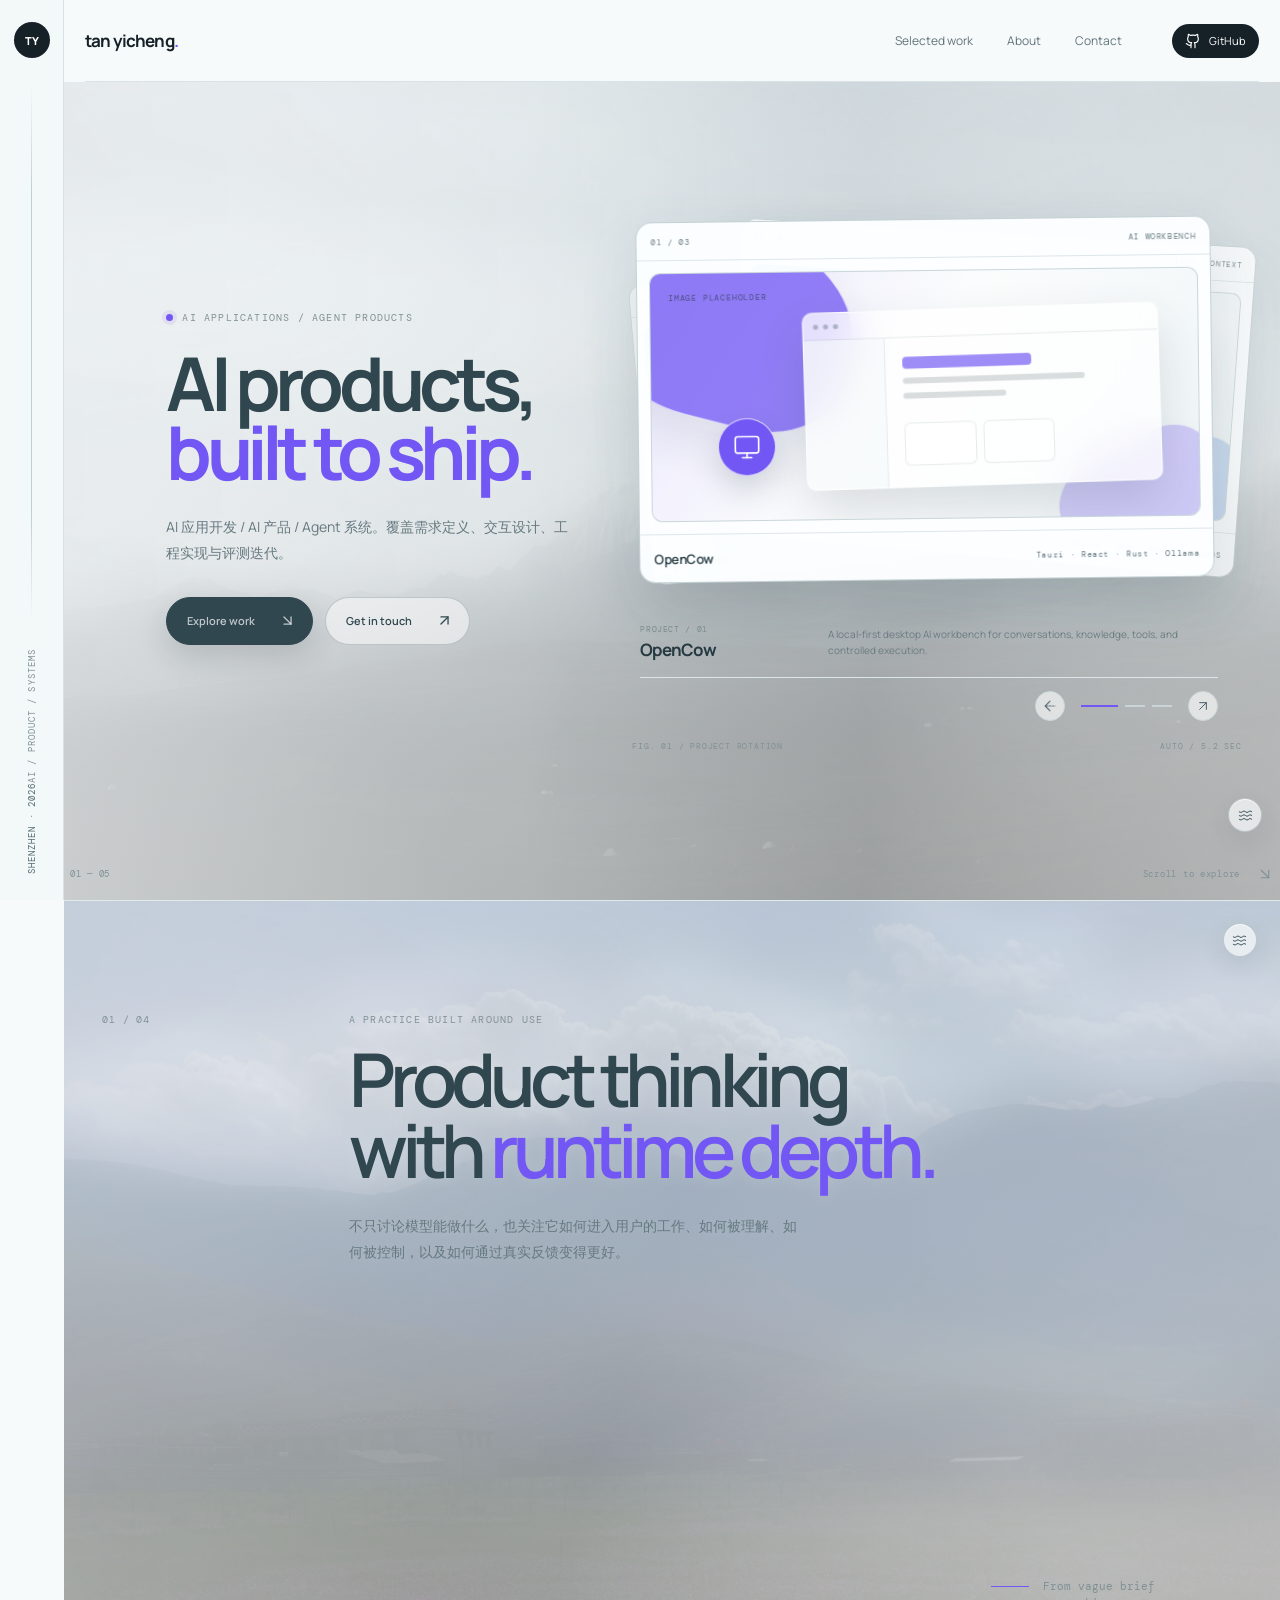
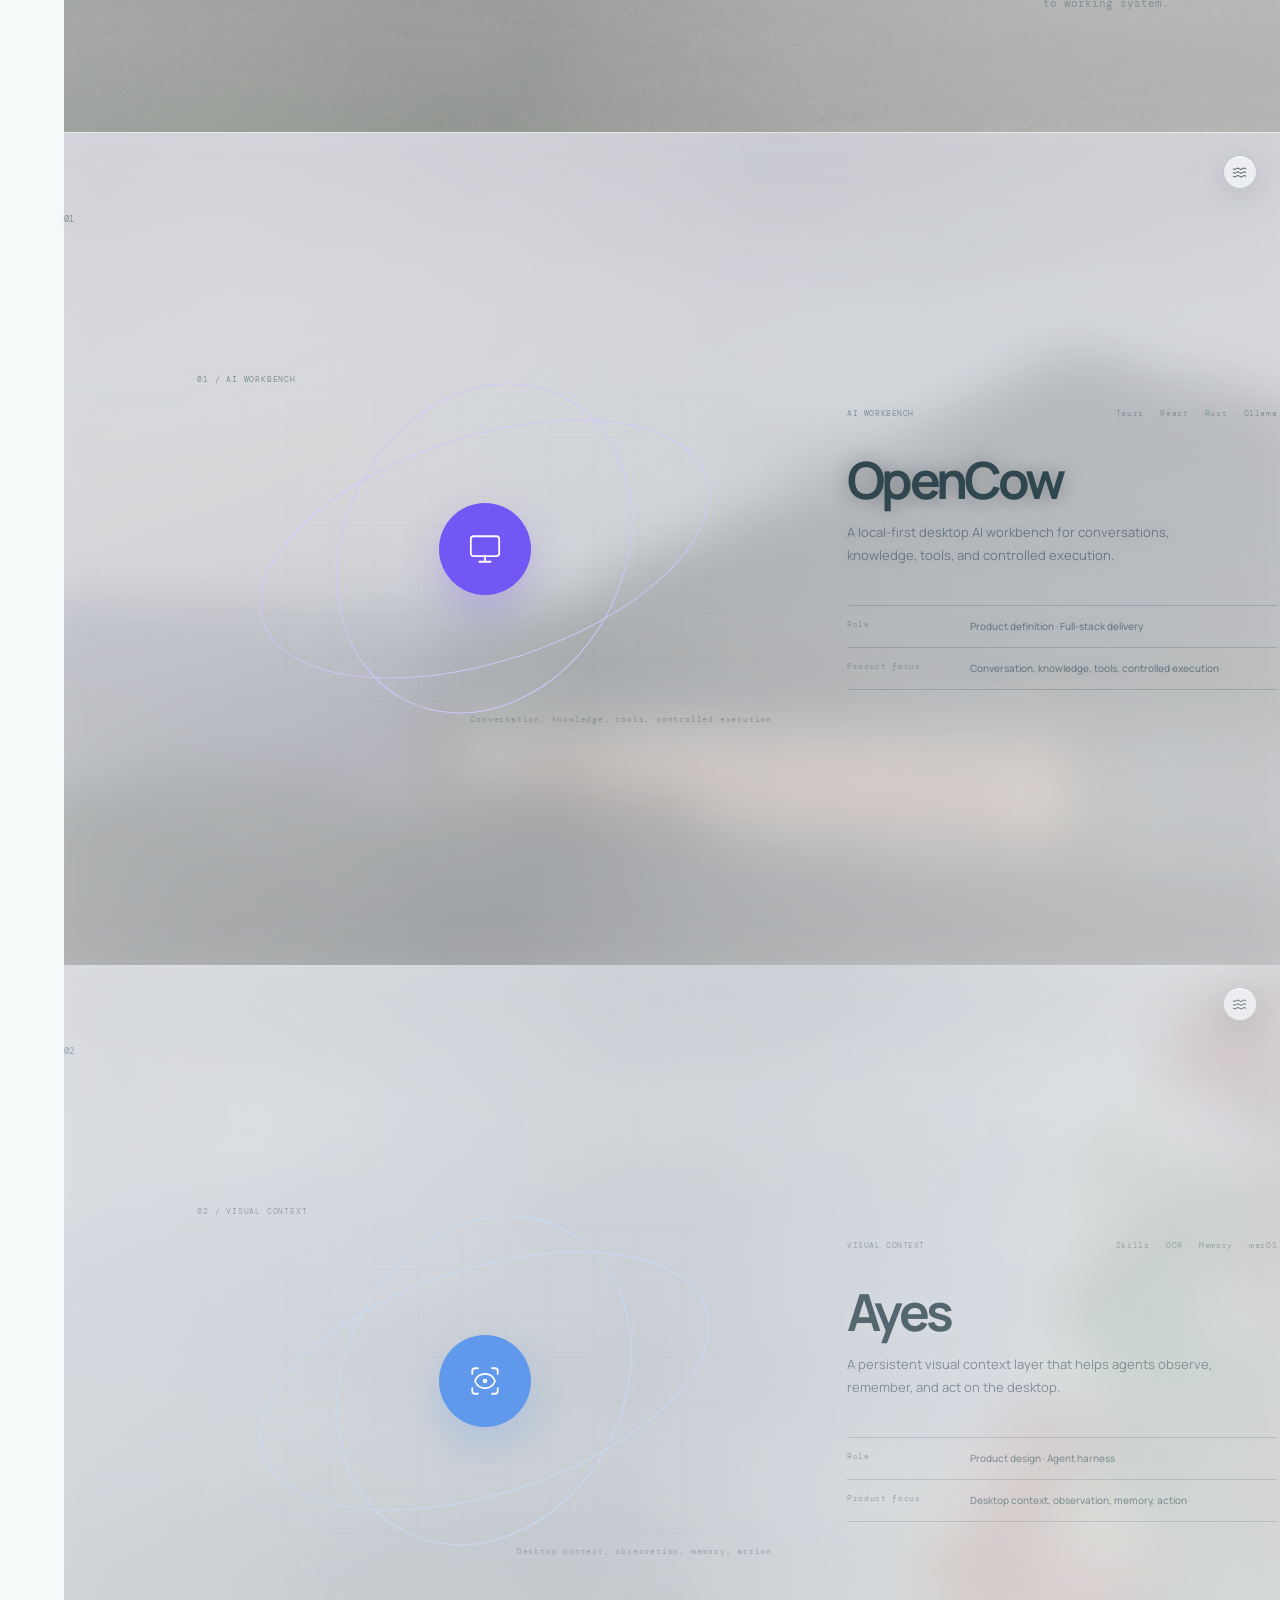
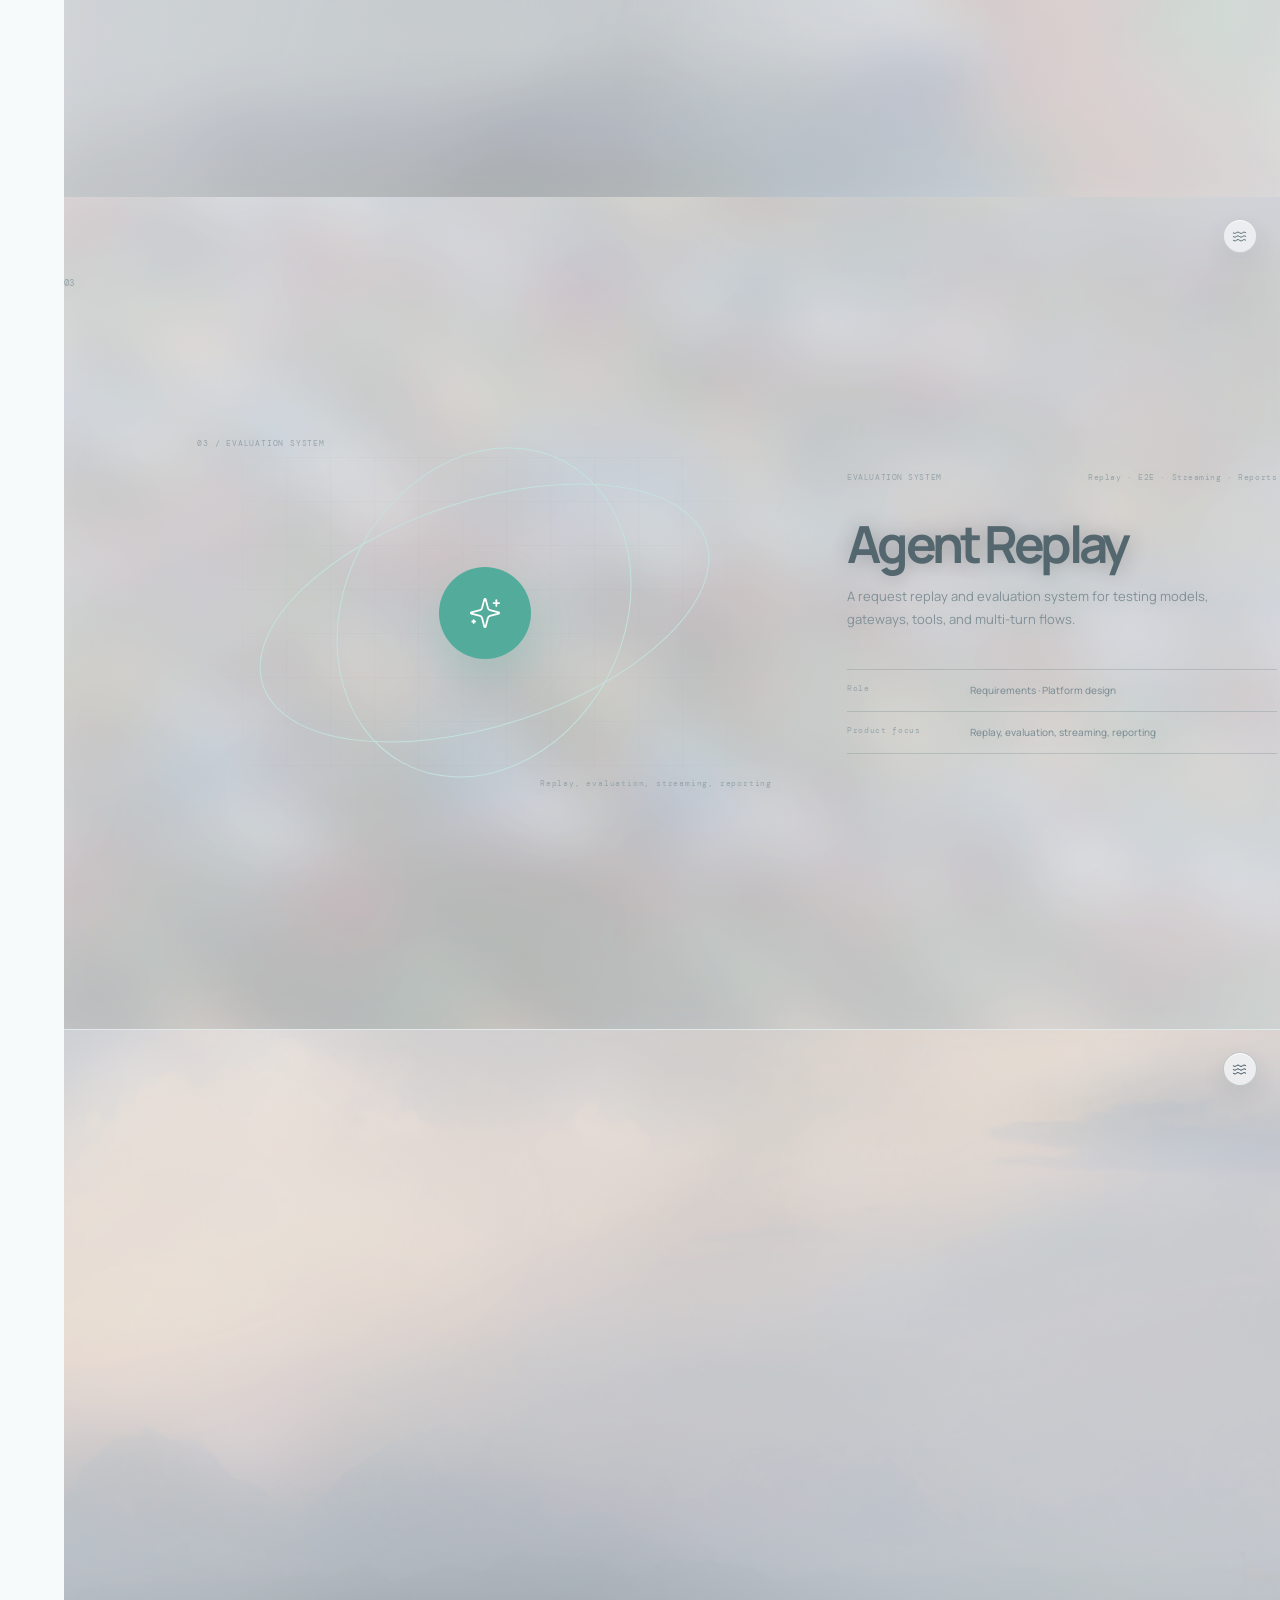
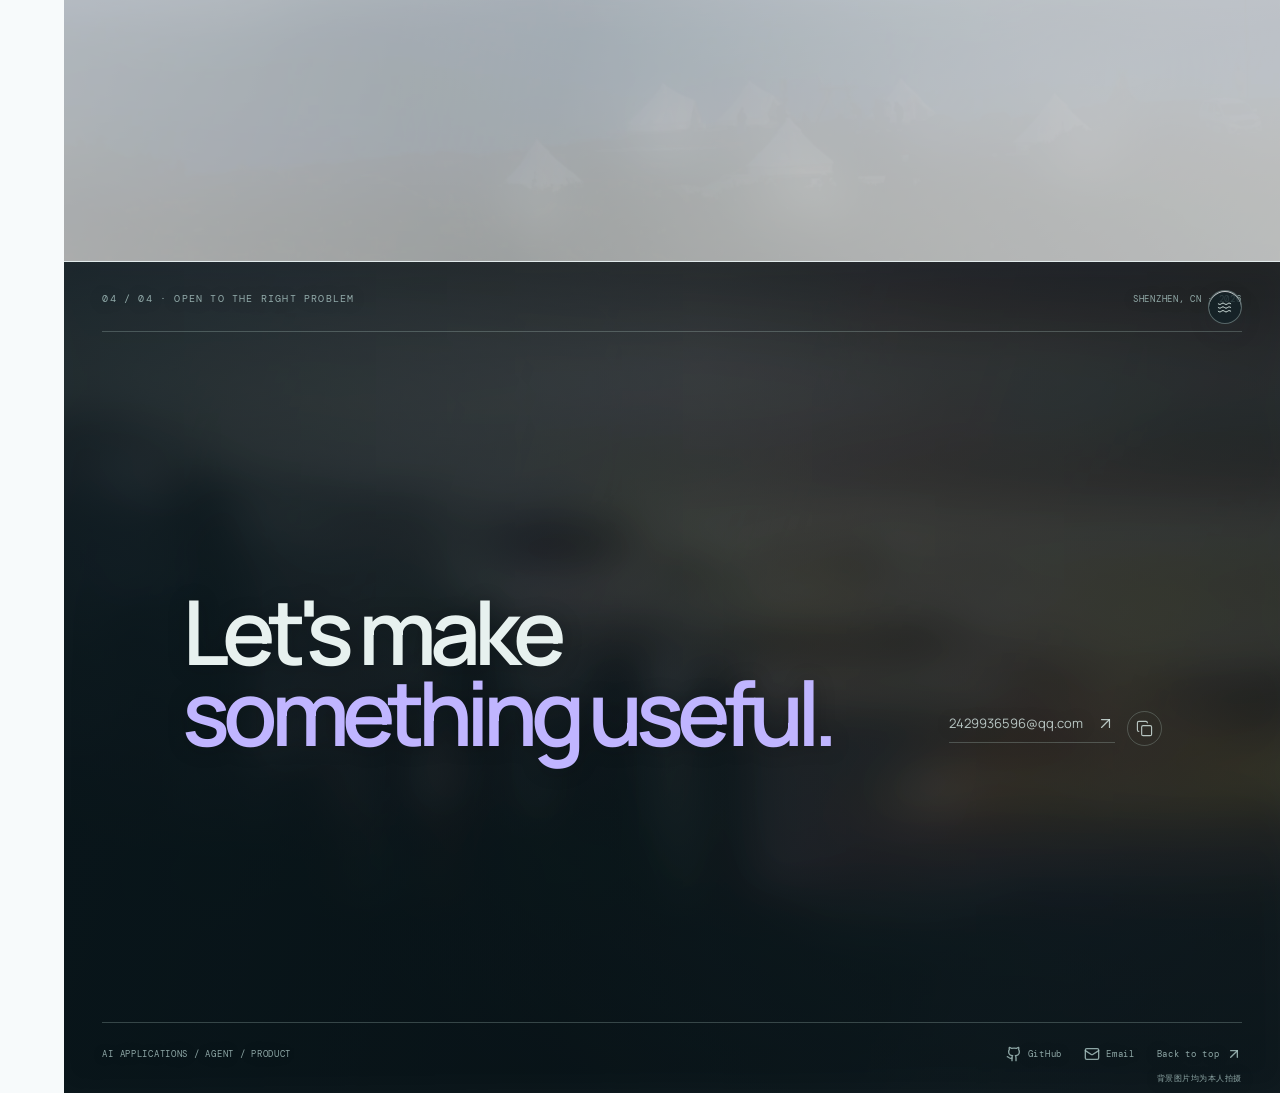
==== commit 5ef48e29: "fix: smooth fog recondensation transition" ====
--- a/index.html
+++ b/index.html
@@ -51,8 +51,8 @@
       }
     </style>
     <title>谭懿铖 · AI 应用 / Agent / Product</title>
-    <script type="module" crossorigin src="/portfolio-assets/index-B0a8g2Iq.js"></script>
-    <link rel="stylesheet" crossorigin href="/portfolio-assets/index-CQmulaAj.css">
+    <script type="module" crossorigin src="/portfolio-assets/index-63O9vkIv.js"></script>
+    <link rel="stylesheet" crossorigin href="/portfolio-assets/index-B07uNyHf.css">
   </head>
   <body>
     <div id="preload-screen" aria-hidden="true">
--- a/portfolio-assets/index-B07uNyHf.css
+++ b/portfolio-assets/index-B07uNyHf.css
@@ -0,0 +1 @@
+:root{font-family:Manrope,-apple-system,BlinkMacSystemFont,Segoe UI,sans-serif;color:#152027;background:#f7fafb;font-synthesis:none;text-rendering:optimizeLegibility;--ink: #152027;--muted: #708087;--line: #d9e3e5;--accent: #7257f4;--cyan: #58c9d0;--rail: 64px;--max: 1880px}*{box-sizing:border-box}html{scroll-behavior:smooth}body{margin:0;min-width:320px;overflow-x:hidden;background:#f7fafb}button,a{font:inherit}a{color:inherit;text-decoration:none}button{border:0;cursor:pointer}@property --reveal-a{syntax: "<length>"; inherits: true; initial-value: 0px;}@property --reveal-b{syntax: "<length>"; inherits: true; initial-value: 0px;}@property --reveal-c{syntax: "<length>"; inherits: true; initial-value: 0px;}@property --wipe-angle-left{syntax: "<angle>"; inherits: true; initial-value: 0deg;}@property --wipe-angle-right{syntax: "<angle>"; inherits: true; initial-value: 0deg;}.scene-section{--pointer-x: 50%;--pointer-y: 50%;--reveal-a: 0px;--reveal-b: 0px;--reveal-c: 0px;--scatter-x: 25px;--scatter-y: 18px;--wipe-angle-left: 0deg;--wipe-angle-right: 0deg;--scene-fog-main: #30474f;--scene-fog-muted: #667980;--scene-fog-soft: #819196;--scene-fog-line: rgba(78, 103, 110, .28);--scene-fog-control: #31474f;--scene-fog-control-bg: rgba(247, 250, 251, .72);--scene-fog-control-border: rgba(102, 125, 132, .34);--scene-clear-main: #173038;--scene-clear-muted: #536a72;--scene-clear-soft: #74868c;--scene-clear-line: rgba(58, 84, 91, .28);--scene-clear-control: #203b43;--scene-clear-control-bg: rgba(247, 250, 251, .7);--scene-clear-control-border: rgba(87, 111, 118, .36);--scene-text-main: var(--scene-fog-main);--scene-text-muted: var(--scene-fog-muted);--scene-text-soft: var(--scene-fog-soft);--scene-text-line: var(--scene-fog-line);--scene-control: var(--scene-fog-control);--scene-control-bg: var(--scene-fog-control-bg);--scene-control-border: var(--scene-fog-control-border);--scene-text-accent: #7257f4;--scene-text-shadow: 0 1px 16px rgba(247, 250, 251, .2);position:relative;isolation:isolate;color:var(--scene-text-main)}.scene-clear-light{--scene-clear-main: #f1f8f5;--scene-clear-muted: rgba(231, 243, 239, .8);--scene-clear-soft: rgba(207, 227, 222, .76);--scene-clear-line: rgba(232, 246, 241, .32);--scene-clear-control: #eff8f5;--scene-clear-control-bg: rgba(11, 29, 35, .64);--scene-clear-control-border: rgba(228, 244, 239, .38);--scene-text-accent: #c0b5ff;--scene-text-shadow: 0 1px 20px rgba(4, 14, 18, .32)}.contact-section{--scene-fog-main: #e7f1ef;--scene-fog-muted: rgba(211, 228, 224, .84);--scene-fog-soft: rgba(170, 198, 195, .82);--scene-fog-line: rgba(201, 228, 222, .24);--scene-fog-control: #dcece8;--scene-fog-control-bg: rgba(13, 31, 38, .58);--scene-fog-control-border: rgba(215, 237, 231, .34);--scene-text-shadow: 0 1px 20px rgba(4, 14, 18, .28)}.scene-section.is-wiping,.scene-section.is-cleared{--scene-text-main: var(--scene-clear-main);--scene-text-muted: var(--scene-clear-muted);--scene-text-soft: var(--scene-clear-soft);--scene-text-line: var(--scene-clear-line);--scene-control: var(--scene-clear-control);--scene-control-bg: var(--scene-clear-control-bg);--scene-control-border: var(--scene-clear-control-border)}.scene-section.is-condensing{--scene-text-main: var(--scene-fog-main);--scene-text-muted: var(--scene-fog-muted);--scene-text-soft: var(--scene-fog-soft);--scene-text-line: var(--scene-fog-line);--scene-control: var(--scene-fog-control);--scene-control-bg: var(--scene-fog-control-bg);--scene-control-border: var(--scene-fog-control-border)}.scene-section>:not(.scene-backdrop):not(.scene-wiper-stage):not(.scene-wiper){z-index:2}.scene-backdrop{position:absolute;z-index:0;top:0;bottom:0;left:0;width:100%;overflow:hidden;pointer-events:none;background:#eef3f4}.scene-photo{position:absolute;top:0;right:0;bottom:0;left:0;width:100%;height:100%;object-fit:cover;object-position:var(--scene-position)}.scene-photo-preview{opacity:.96;filter:blur(25px) saturate(.5) brightness(.91);transform:scale(1.035);background:var(--scene-preview) var(--scene-position) / cover no-repeat}.scene-photo-clear{opacity:0;filter:saturate(.92) contrast(.98);transform:translateZ(0);transition:opacity .4s ease}.is-scene-loaded .scene-photo-clear{opacity:1}.scene-fog-glass{position:absolute;z-index:2;top:0;right:0;bottom:0;left:0;overflow:hidden;opacity:1;pointer-events:none;transform:translateZ(0);will-change:opacity;transition:opacity 1.25s cubic-bezier(.32,.72,0,1)}.scene-wiper-reveal{position:absolute;z-index:4;top:0;right:0;bottom:0;left:0;overflow:hidden;opacity:0;pointer-events:none;contain:paint;transform:translateZ(0);will-change:opacity,mask-image;mask-image:linear-gradient(transparent,transparent);-webkit-mask-image:linear-gradient(transparent,transparent);mask-composite:add;-webkit-mask-composite:source-over;transition:opacity .12s ease-out,--reveal-a .1s ease-out,--reveal-b .12s ease-out,--reveal-c .09s ease-out}.scene-section.is-defogging .scene-wiper-reveal.scene-wipe-mask{opacity:1;mask-image:radial-gradient(ellipse var(--reveal-a) var(--reveal-b) at calc(var(--pointer-x) - 6px) calc(var(--pointer-y) + 4px),#000 0 25%,rgba(0,0,0,.74) 52%,transparent 100%),radial-gradient(ellipse var(--reveal-b) var(--reveal-c) at calc(var(--pointer-x) + var(--scatter-x)) calc(var(--pointer-y) - var(--scatter-y)),rgba(0,0,0,.9) 0 18%,rgba(0,0,0,.56) 47%,transparent 100%),radial-gradient(ellipse var(--reveal-c) var(--reveal-b) at calc(var(--pointer-x) - var(--scatter-x)) calc(var(--pointer-y) + var(--scatter-y)),rgba(0,0,0,.82) 0 15%,rgba(0,0,0,.48) 43%,transparent 100%);-webkit-mask-image:radial-gradient(ellipse var(--reveal-a) var(--reveal-b) at calc(var(--pointer-x) - 6px) calc(var(--pointer-y) + 4px),#000 0 25%,rgba(0,0,0,.74) 52%,transparent 100%),radial-gradient(ellipse var(--reveal-b) var(--reveal-c) at calc(var(--pointer-x) + var(--scatter-x)) calc(var(--pointer-y) - var(--scatter-y)),rgba(0,0,0,.9) 0 18%,rgba(0,0,0,.56) 47%,transparent 100%),radial-gradient(ellipse var(--reveal-c) var(--reveal-b) at calc(var(--pointer-x) - var(--scatter-x)) calc(var(--pointer-y) + var(--scatter-y)),rgba(0,0,0,.82) 0 15%,rgba(0,0,0,.48) 43%,transparent 100%)}.is-wiping .scene-wiper-reveal{opacity:1;transition:none;mask-image:conic-gradient(from 270deg at 49.5% 102%,#000 0deg var(--wipe-angle-left),rgba(0,0,0,.68) calc(var(--wipe-angle-left) + 4deg),transparent calc(var(--wipe-angle-left) + 11deg) 360deg),conic-gradient(from calc(90deg - var(--wipe-angle-right)) at 50.5% 102%,#000 0deg var(--wipe-angle-right),rgba(0,0,0,.68) calc(var(--wipe-angle-right) + 4deg),transparent calc(var(--wipe-angle-right) + 11deg) 360deg);-webkit-mask-image:conic-gradient(from 270deg at 49.5% 102%,#000 0deg var(--wipe-angle-left),rgba(0,0,0,.68) calc(var(--wipe-angle-left) + 4deg),transparent calc(var(--wipe-angle-left) + 11deg) 360deg),conic-gradient(from calc(90deg - var(--wipe-angle-right)) at 50.5% 102%,#000 0deg var(--wipe-angle-right),rgba(0,0,0,.68) calc(var(--wipe-angle-right) + 4deg),transparent calc(var(--wipe-angle-right) + 11deg) 360deg)}.scene-photo-reveal,.scene-photo-condensation{transition:none}.scene-reveal-residual{opacity:.03;transition:none;will-change:auto}.scene-fog-photo{position:absolute;top:-3%;right:-3%;bottom:-3%;left:-3%;opacity:.82;background:var(--scene-preview) var(--scene-position) / cover no-repeat;filter:blur(22px) saturate(.52) brightness(.86);transform:scale(1.035)}.scene-mist{position:absolute;top:0;right:0;bottom:0;left:0;opacity:.63;background:radial-gradient(ellipse at 16% 22%,rgba(247,250,251,.58),transparent 47%),radial-gradient(ellipse at 71% 30%,rgba(218,232,235,.38),transparent 51%),radial-gradient(ellipse at 84% 78%,rgba(246,249,250,.46),transparent 48%),linear-gradient(108deg,#f7fafbb8,#d6e5e97a 48%,#f9fbfcbd)}.scene-condensation{--condense-1: 0vmax;--condense-2: 0vmax;--condense-3: 0vmax;--condense-4: 0vmax;--condense-5: 0vmax;--condense-6: 0vmax;--condense-7: 0vmax;--condense-fill: 0;position:absolute;z-index:5;top:0;right:0;bottom:0;left:0;opacity:0;overflow:hidden;pointer-events:none;contain:paint;transform:translateZ(0);will-change:opacity,mask-image;mask-image:radial-gradient(ellipse var(--condense-1) calc(var(--condense-1) * .68) at 8% 18%,#000 0 54%,rgba(0,0,0,.72) 72%,transparent 100%),radial-gradient(ellipse var(--condense-2) calc(var(--condense-2) * .82) at 24% 74%,#000 0 52%,rgba(0,0,0,.68) 73%,transparent 100%),radial-gradient(ellipse var(--condense-3) calc(var(--condense-3) * .71) at 39% 28%,#000 0 55%,rgba(0,0,0,.74) 74%,transparent 100%),radial-gradient(ellipse var(--condense-4) calc(var(--condense-4) * .88) at 53% 64%,#000 0 51%,rgba(0,0,0,.7) 72%,transparent 100%),radial-gradient(ellipse var(--condense-5) calc(var(--condense-5) * .66) at 68% 17%,#000 0 56%,rgba(0,0,0,.73) 75%,transparent 100%),radial-gradient(ellipse var(--condense-6) calc(var(--condense-6) * .8) at 81% 78%,#000 0 52%,rgba(0,0,0,.69) 72%,transparent 100%),radial-gradient(ellipse var(--condense-7) calc(var(--condense-7) * .72) at 93% 41%,#000 0 55%,rgba(0,0,0,.72) 74%,transparent 100%),linear-gradient(rgba(0,0,0,var(--condense-fill)),rgba(0,0,0,var(--condense-fill)));-webkit-mask-image:radial-gradient(ellipse var(--condense-1) calc(var(--condense-1) * .68) at 8% 18%,#000 0 54%,rgba(0,0,0,.72) 72%,transparent 100%),radial-gradient(ellipse var(--condense-2) calc(var(--condense-2) * .82) at 24% 74%,#000 0 52%,rgba(0,0,0,.68) 73%,transparent 100%),radial-gradient(ellipse var(--condense-3) calc(var(--condense-3) * .71) at 39% 28%,#000 0 55%,rgba(0,0,0,.74) 74%,transparent 100%),radial-gradient(ellipse var(--condense-4) calc(var(--condense-4) * .88) at 53% 64%,#000 0 51%,rgba(0,0,0,.7) 72%,transparent 100%),radial-gradient(ellipse var(--condense-5) calc(var(--condense-5) * .66) at 68% 17%,#000 0 56%,rgba(0,0,0,.73) 75%,transparent 100%),radial-gradient(ellipse var(--condense-6) calc(var(--condense-6) * .8) at 81% 78%,#000 0 52%,rgba(0,0,0,.69) 72%,transparent 100%),radial-gradient(ellipse var(--condense-7) calc(var(--condense-7) * .72) at 93% 41%,#000 0 55%,rgba(0,0,0,.72) 74%,transparent 100%),linear-gradient(rgba(0,0,0,var(--condense-fill)),rgba(0,0,0,var(--condense-fill)));mask-composite:add;-webkit-mask-composite:source-over}.scene-condensation-fog{opacity:1;transition:none;will-change:auto}.scene-fog-legibility,.scene-reveal-legibility,.scene-legibility{position:absolute;z-index:3;top:0;right:0;bottom:0;left:0;background:#f7fafb80}.scene-fog-legibility{opacity:.72}.scene-reveal-legibility{opacity:.44}.scene-legibility{opacity:0;transition:opacity 1.1s cubic-bezier(.32,.72,0,1)}.scene-focus-hero .scene-fog-legibility,.scene-focus-hero .scene-reveal-legibility,.scene-focus-hero .scene-legibility{background:linear-gradient(90deg,#f7fafbf5,#f7fafbd4 38%,#f7fafb7a 66%,#f7fafb94)}.scene-focus-right .scene-fog-legibility,.scene-focus-right .scene-reveal-legibility,.scene-focus-right .scene-legibility{background:linear-gradient(90deg,#f7fafb8f,#f7fafb7a 46%,#f7fafbd1)}.scene-color .scene-fog-legibility,.scene-color .scene-reveal-legibility,.scene-color .scene-legibility{background:#f7fafbad}.scene-warm .scene-fog-legibility,.scene-warm .scene-reveal-legibility,.scene-warm .scene-legibility{background:#f7f8f9ab}.scene-dark:not(.contact-section) .scene-fog-legibility,.scene-dark:not(.contact-section) .scene-reveal-legibility,.scene-dark:not(.contact-section) .scene-legibility{background:#f7fafbb5}.scene-clear-light .scene-reveal-legibility,.scene-clear-light .scene-legibility{background:linear-gradient(90deg,#09141957,#09141933 42%,#091419b8)}.hero-section .scene-reveal-legibility{opacity:.59}.project-detail .scene-reveal-legibility{opacity:.54}.scene-clear-light .scene-reveal-legibility{opacity:.7}.scene-loading-line{position:absolute;z-index:4;right:0;bottom:0;left:0;height:2px;opacity:.68;background:linear-gradient(90deg,transparent,rgba(114,87,244,.82),transparent);transform:translate(-100%);animation:scene-loading 1.7s cubic-bezier(.32,.72,0,1) infinite;transition:opacity .35s}.is-scene-loaded .scene-loading-line{opacity:0;animation-play-state:paused}@keyframes scene-loading{to{transform:translate(100%)}}.scene-wiper-stage{position:absolute;z-index:4;top:0;bottom:0;left:0;width:100%;overflow:hidden;pointer-events:none}.scene-wiper-blade{position:absolute;bottom:-24px;left:50%;width:min(48vw,920px);opacity:0;visibility:hidden;will-change:transform,opacity}.scene-wiper-blade img{display:block;width:100%;height:auto;pointer-events:none;filter:none}.scene-wiper-left{transform:translate(-100%);transform-origin:98.5% 50%}.scene-wiper-right{transform-origin:1.5% 50%}.scene-wiper-right img{transform:scaleX(-1)}.scene-wiper{position:absolute;z-index:5;right:clamp(14px,1.8vw,30px);bottom:clamp(14px,1.8vw,28px);display:grid;place-items:center;width:34px;height:34px;padding:0;color:var(--scene-control);border:1px solid var(--scene-control-border);border-radius:50%;background:var(--scene-control-bg);box-shadow:inset 0 1px #ffffffbd,0 9px 24px #243b431a;-webkit-backdrop-filter:blur(15px);backdrop-filter:blur(15px);text-shadow:var(--scene-text-shadow);transition:color .48s cubic-bezier(.32,.72,0,1),background .48s cubic-bezier(.32,.72,0,1),text-shadow .48s cubic-bezier(.32,.72,0,1),border-color .48s cubic-bezier(.32,.72,0,1),transform .28s cubic-bezier(.32,.72,0,1),opacity .28s}.scene-wiper:hover{color:var(--scene-control-bg);background:var(--scene-control);transform:translateY(-2px)}.scene-wiper:active{transform:translateY(0) scale(.96)}.scene-wiper:focus-visible{outline:2px solid var(--accent);outline-offset:3px}.scene-wiper:disabled{cursor:default;opacity:.48}.scene-wiper:disabled:hover{color:var(--scene-control);background:var(--scene-control-bg);transform:none}.is-cleared{--reveal-a: 120vw;--reveal-b: 120vw;--reveal-c: 120vw}.is-cleared .scene-backdrop>.scene-fog-glass{opacity:.03}.is-condensing .scene-condensation{opacity:1}.is-cleared .scene-legibility{opacity:.44}.hero-section.is-cleared .scene-legibility{opacity:.59}.project-detail.is-cleared .scene-legibility{opacity:.54}.scene-clear-light.is-cleared .scene-legibility{opacity:.7}.hero-section .scene-wiper{right:18px;bottom:68px}.statement-section .scene-wiper,.project-detail .scene-wiper,.capabilities-section .scene-wiper{top:22px;bottom:auto}.site-shell{position:relative;z-index:1;min-height:100vh;padding-left:var(--rail)}.side-rail{position:fixed;z-index:20;inset:0 auto 0 0;width:var(--rail);display:flex;align-items:center;flex-direction:column;padding:22px 0 26px;color:#284149;border-right:1px solid rgba(205,219,222,.75);background:#f1f7f8b8;-webkit-backdrop-filter:blur(24px);backdrop-filter:blur(24px)}.monogram{display:grid;place-items:center;width:36px;height:36px;color:#fff;font-size:11px;font-weight:800;border-radius:50%;background:var(--ink)}.rail-line{width:1px;flex:1;margin:28px 0;background:linear-gradient(to bottom,transparent,#bed0d3 20%,#bed0d3 80%,transparent)}.rail-label,.rail-bottom{font-family:DM Mono,monospace;font-size:9px;letter-spacing:.12em;writing-mode:vertical-rl;transform:rotate(180deg);color:#819196}.rail-bottom{color:#526a72}.top-nav{position:relative;z-index:2;width:min(calc(100% - 42px),var(--max));height:82px;margin:0 auto;display:flex;align-items:center;justify-content:space-between;gap:24px;border-bottom:1px solid var(--line)}.wordmark{font-size:17px;font-weight:700;letter-spacing:-.05em}.wordmark span{color:var(--accent)}.nav-links{display:flex;align-items:center;gap:34px;margin-left:auto;margin-right:26px;font-size:12px;color:#62747b}.nav-links a{transition:color .2s ease}.nav-links a:hover{color:var(--ink)}.nav-actions{display:flex;align-items:center;gap:14px}.nav-github{display:inline-flex;align-items:center;gap:8px;padding:9px 13px;color:#fff;font-size:11px;border-radius:999px;background:var(--ink);transition:transform .2s ease,background .2s ease}.nav-github:hover{transform:translateY(-2px);background:#25424b}.menu-toggle{display:none;place-items:center;width:36px;height:36px;color:var(--ink);background:transparent}.section-pad{width:100%;max-width:none;margin:0 auto;padding-right:clamp(21px,3vw,58px);padding-left:clamp(21px,3vw,58px)}.hero-section{position:relative;min-height:calc(100dvh - 82px);display:grid;grid-template-columns:minmax(0,.88fr) minmax(520px,1.12fr);align-items:center;gap:clamp(34px,4vw,78px);padding-top:42px;padding-bottom:68px}.hero-copy{padding-left:clamp(20px,5vw,92px)}.eyebrow,.section-kicker{display:flex;align-items:center;gap:9px;margin:0;color:var(--scene-text-soft);font:10px DM Mono,monospace;letter-spacing:.12em;text-shadow:var(--scene-text-shadow);transition:color .52s cubic-bezier(.32,.72,0,1),text-shadow .52s cubic-bezier(.32,.72,0,1)}.eyebrow span{display:block;width:7px;height:7px;border-radius:50%;background:var(--accent);box-shadow:0 0 0 4px #7257f41a}h1,h2,h3,p{margin-top:0}.scene-section h1,.scene-section h2,.scene-section h3{color:var(--scene-text-main);text-shadow:var(--scene-text-shadow);transition:color .52s cubic-bezier(.32,.72,0,1),text-shadow .52s cubic-bezier(.32,.72,0,1)}h1 em,h2 em{color:var(--scene-text-accent);font-style:normal;transition:color .52s cubic-bezier(.32,.72,0,1)}.hero-copy h1{max-width:760px;margin:25px 0 28px;color:var(--scene-text-main);font-size:clamp(54px,5.8vw,98px);line-height:.92;letter-spacing:-.078em;font-weight:700}.hero-description{max-width:480px;color:var(--scene-text-muted);font-size:14px;line-height:1.85;text-shadow:var(--scene-text-shadow);transition:color .52s cubic-bezier(.32,.72,0,1),text-shadow .52s cubic-bezier(.32,.72,0,1)}.hero-actions{display:flex;align-items:center;flex-wrap:wrap;gap:12px;margin-top:31px}.button{display:inline-flex;align-items:center;justify-content:center;gap:24px;min-height:48px;padding:0 16px 0 20px;white-space:nowrap;font-size:11px;font-weight:600;border-radius:999px;transition:transform .2s ease,box-shadow .2s ease,background .2s ease,border-color .2s ease}.button:hover{transform:translateY(-2px)}.button:active{transform:translateY(0) scale(.98)}.button-dark{color:var(--scene-control-bg);border:1px solid var(--scene-control);background:var(--scene-control);box-shadow:0 12px 30px #15202726;transition:color .52s cubic-bezier(.32,.72,0,1),background .52s cubic-bezier(.32,.72,0,1),border-color .52s cubic-bezier(.32,.72,0,1),transform .2s ease,box-shadow .2s ease}.button-dark:hover{color:var(--scene-control-bg);background:var(--scene-text-main);border-color:var(--scene-text-main);box-shadow:0 16px 32px #15202733}.button-quiet{color:var(--scene-text-main);border:1px solid var(--scene-text-line);background:#ffffff85;-webkit-backdrop-filter:blur(12px);backdrop-filter:blur(12px);text-shadow:var(--scene-text-shadow);transition:color .52s cubic-bezier(.32,.72,0,1),background .52s cubic-bezier(.32,.72,0,1),border-color .52s cubic-bezier(.32,.72,0,1),text-shadow .52s cubic-bezier(.32,.72,0,1),transform .2s ease,box-shadow .2s ease}.button-quiet:hover{color:var(--scene-control);border-color:var(--scene-control-border);background:var(--scene-control-bg);box-shadow:0 10px 24px #314f5817}.hero-art{position:relative;min-height:556px;display:flex;align-items:center;padding:20px 0 47px}.hero-project-carousel{width:100%}.carousel-stage{position:relative;height:392px;perspective:1400px;transform-style:preserve-3d}.carousel-card{--card-accent: #7257f4;--card-soft: #e9e5ff;position:absolute;top:11px;right:26px;bottom:20px;left:8px;display:grid;grid-template-rows:38px 1fr 48px;overflow:hidden;border:1px solid rgba(190,205,209,.9);border-radius:16px;background:#fcfefff7;box-shadow:0 28px 60px #2b464f1f;transform-origin:50% 108%;backface-visibility:hidden;transition:transform .92s cubic-bezier(.22,.72,.22,1),opacity .58s ease,filter .58s ease,box-shadow .58s ease}.carousel-card.violet{--card-accent: #7257f4;--card-soft: #e8e3ff}.carousel-card.blue{--card-accent: #3f83e8;--card-soft: #dcecff}.carousel-card.mint{--card-accent: #2f9c86;--card-soft: #d8f0e9}.carousel-card.is-current{z-index:3;opacity:1;filter:none;transform:translateZ(0) rotate(-.7deg) rotateY(0) scale(1)}.carousel-card.is-next{z-index:2;opacity:.82;filter:saturate(.82);transform:translate3d(43px,-17px,-80px) rotate(4.2deg) rotateY(-7deg) scale(.95)}.carousel-card.is-back{z-index:1;opacity:.58;filter:saturate(.58);transform:translate3d(-38px,-5px,-145px) rotate(-5deg) rotateY(8deg) scale(.9)}.carousel-card-top,.carousel-card-bottom{display:flex;align-items:center;justify-content:space-between;gap:16px;padding:0 14px;color:#667a81;font:8px DM Mono,monospace;letter-spacing:.08em}.carousel-card-top{border-bottom:1px solid #dde6e8}.carousel-card-bottom{color:#5f747b;border-top:1px solid #dde6e8}.carousel-card-bottom strong{color:#233840;font:600 13px Manrope,sans-serif;letter-spacing:-.035em}.carousel-media{position:relative;overflow:hidden;margin:12px;border:1px solid rgba(190,205,209,.78);border-radius:11px;background:#f2f6f7}.media-haze{position:absolute;top:0;right:0;bottom:0;left:0;opacity:.8;background:linear-gradient(125deg,var(--card-soft),rgba(255,255,255,.88) 46%,#eef5f6)}.media-shape{position:absolute;z-index:1;border:1px solid rgba(255,255,255,.7);background:var(--card-accent);opacity:.76;box-shadow:0 22px 48px #2d445824}.media-shape-one{width:46%;height:78%;top:-18%;left:-9%;border-radius:20% 48% 34% 42%;transform:rotate(15deg)}.media-shape-two{width:30%;height:46%;right:-4%;bottom:-15%;border-radius:44% 28% 48% 34%;opacity:.28;transform:rotate(-22deg)}.media-window{position:absolute;z-index:2;top:15%;right:7%;bottom:13%;width:65%;overflow:hidden;border:1px solid rgba(255,255,255,.94);border-radius:10px;background:#ffffffc2;box-shadow:0 22px 46px #30475829;-webkit-backdrop-filter:blur(18px);backdrop-filter:blur(18px);transform:rotate(-1.2deg)}.media-window-bar{height:27px;display:flex;align-items:center;gap:5px;padding:0 10px;border-bottom:1px solid rgba(124,147,154,.18)}.media-window-bar i{width:5px;height:5px;border-radius:50%;background:#4b5e6661}.media-window-body{height:calc(100% - 27px);display:grid;grid-template-columns:23% 1fr}.media-sidebar{border-right:1px solid rgba(124,147,154,.16);background:#f5f9fa94}.media-content{padding:19px 17px}.media-title-line,.media-copy-line{height:6px;margin-bottom:9px;border-radius:4px;background:#32474f2e}.media-title-line{width:54%;height:12px;background:var(--card-accent);opacity:.68}.media-copy-line{width:76%}.media-copy-line.short{width:43%}.media-actions{display:flex;gap:7px;margin-top:24px}.media-actions i{width:30%;height:43px;border:1px solid rgba(118,141,148,.18);border-radius:6px;background:#ffffffb8}.media-icon{position:absolute;z-index:3;left:12%;bottom:18%;display:grid;place-items:center;width:58px;height:58px;color:#fff;border:1px solid rgba(255,255,255,.72);border-radius:50%;background:var(--card-accent);box-shadow:0 15px 30px #2339462b}.media-placeholder{position:absolute;z-index:3;top:19px;left:18px;color:#22343c9e;font:8px DM Mono,monospace;letter-spacing:.1em}.carousel-caption{min-height:71px;display:grid;grid-template-columns:minmax(130px,.42fr) 1fr;gap:24px;align-items:center;margin:7px 24px 0 8px;padding:10px 0;border-bottom:1px solid #dce5e7}.carousel-caption>div{display:grid;gap:4px}.carousel-caption span{color:#7c8d92;font:8px DM Mono,monospace;letter-spacing:.08em}.carousel-caption strong{color:#243940;font-size:17px;letter-spacing:-.05em}.carousel-caption p{max-width:410px;margin:0;color:#6b7d83;font-size:10px;line-height:1.6}.carousel-controls{display:flex;align-items:center;justify-content:flex-end;gap:11px;margin:13px 24px 0 8px}.carousel-controls>button{display:grid;place-items:center;width:30px;height:30px;color:#465d65;border:1px solid #cad7da;border-radius:50%;background:#ffffff9e;transition:color .2s ease,border-color .2s ease,transform .2s ease,background .2s ease}.carousel-controls>button:hover{color:#fff;border-color:var(--ink);background:var(--ink);transform:translateY(-1px)}.rotate-left{transform:rotate(-135deg)}.carousel-dots{display:flex;align-items:center;gap:7px;padding:0 5px}.carousel-dots button{width:20px;height:2px;padding:0;background:#c9d4d7;transition:width .35s ease,background .35s ease}.carousel-dots button.is-active{width:37px;background:var(--accent)}.art-caption{position:absolute;z-index:3;right:0;bottom:17px;left:0;display:flex;justify-content:space-between;color:var(--scene-text-soft);font:8px DM Mono,monospace;letter-spacing:.1em;text-shadow:var(--scene-text-shadow);transition:color .52s cubic-bezier(.32,.72,0,1),text-shadow .52s cubic-bezier(.32,.72,0,1)}.hero-footer{position:absolute;right:0;bottom:17px;left:0;display:flex;align-items:center;gap:16px;padding:0 6px;color:var(--scene-text-soft);font:9px DM Mono,monospace;letter-spacing:.08em;text-shadow:var(--scene-text-shadow);transition:color .52s cubic-bezier(.32,.72,0,1),text-shadow .52s cubic-bezier(.32,.72,0,1)}.hero-footer span:nth-child(2){margin-left:auto}.statement-section,.projects-section,.capabilities-section,.contact-section{border-top:1px solid rgba(217,227,229,.72)}.statement-section{position:relative;display:grid;grid-template-columns:19% 1fr 22%;gap:30px;min-height:clamp(780px,65vw,1240px);padding-top:112px;padding-bottom:110px}.section-index{color:var(--scene-text-soft);font:10px DM Mono,monospace;letter-spacing:.08em;text-shadow:var(--scene-text-shadow);transition:color .52s cubic-bezier(.32,.72,0,1),text-shadow .52s cubic-bezier(.32,.72,0,1)}.statement-content{max-width:750px}.statement-content h2,.section-heading h2,.contact-content h2{margin:18px 0 28px;font-size:clamp(42px,5.8vw,88px);line-height:.95;letter-spacing:-.08em;font-weight:600}.statement-content h2 span,.section-heading h2 span{color:var(--scene-text-accent);transition:color .52s cubic-bezier(.32,.72,0,1)}.statement-body{max-width:460px;color:var(--scene-text-muted);font-size:14px;line-height:1.85;text-shadow:var(--scene-text-shadow);transition:color .52s cubic-bezier(.32,.72,0,1),text-shadow .52s cubic-bezier(.32,.72,0,1)}.statement-side{align-self:end;display:flex;align-items:flex-start;gap:14px;padding-bottom:9px;color:var(--scene-text-soft);font:11px DM Mono,monospace;line-height:1.6;text-shadow:var(--scene-text-shadow);transition:color .52s cubic-bezier(.32,.72,0,1),text-shadow .52s cubic-bezier(.32,.72,0,1)}.side-rule{width:38px;margin-top:8px;border-top:1px solid var(--accent)}.projects-section{padding:0}.project-detail-stack{margin-top:0}.project-detail{min-height:clamp(780px,65vw,1240px);display:grid;grid-template-columns:58px minmax(520px,1.18fr) minmax(360px,.82fr);gap:clamp(30px,4vw,86px);align-items:center;padding:72px 0;scroll-margin-top:76px;opacity:.82;transition:opacity .35s ease}.project-detail.is-active{opacity:1}.project-detail-index{align-self:start;padding-top:8px;color:var(--scene-text-soft);font:9px DM Mono,monospace;text-shadow:var(--scene-text-shadow);transition:color .52s cubic-bezier(.32,.72,0,1),text-shadow .52s cubic-bezier(.32,.72,0,1)}.detail-visual{--detail-accent: #7257f4;position:relative;min-height:390px;display:flex;align-items:center;justify-content:center;overflow:hidden;background:transparent}.detail-visual.violet{--detail-accent: #7257f4;--detail-soft: #e8e3ff}.detail-visual.blue{--detail-accent: #3f83e8;--detail-soft: #dcecff}.detail-visual.mint{--detail-accent: #2f9c86;--detail-soft: #d8f0e9}.detail-visual-grid{position:absolute;top:10%;right:4%;bottom:10%;left:4%;opacity:.27;background-image:linear-gradient(rgba(90,111,116,.12) 1px,transparent 1px),linear-gradient(90deg,rgba(90,111,116,.12) 1px,transparent 1px);background-size:44px 44px;-webkit-mask-image:linear-gradient(90deg,transparent,black 18%,black 82%,transparent);mask-image:linear-gradient(90deg,transparent,black 18%,black 82%,transparent)}.detail-visual-orbit{position:absolute;border:1px solid color-mix(in srgb,var(--detail-accent) 34%,white);border-radius:50%;transform:rotate(-18deg)}.orbit-a{width:75%;height:58%}.orbit-b{width:45%;height:88%;transform:rotate(28deg)}.detail-visual-signal{position:relative;z-index:2;display:grid;place-items:center;width:92px;height:92px;color:#fff;border-radius:50%;background:var(--detail-accent);box-shadow:0 18px 42px color-mix(in srgb,var(--detail-accent) 28%,transparent)}.detail-visual-label,.detail-visual-caption{position:absolute;z-index:2;color:var(--scene-text-soft);font:8px DM Mono,monospace;letter-spacing:.1em;text-shadow:var(--scene-text-shadow);transition:color .52s cubic-bezier(.32,.72,0,1),text-shadow .52s cubic-bezier(.32,.72,0,1)}.detail-visual-label{top:20px;left:24px}.detail-visual-caption{right:24px;bottom:20px;max-width:55%;text-align:right}.detail-copy{max-width:430px}.detail-copy-meta{display:flex;justify-content:space-between;gap:16px;color:var(--scene-text-soft);font:8px DM Mono,monospace;letter-spacing:.07em;text-shadow:var(--scene-text-shadow);transition:color .52s cubic-bezier(.32,.72,0,1),text-shadow .52s cubic-bezier(.32,.72,0,1)}.detail-copy h3{margin:38px 0 19px;color:var(--scene-text-main);font-size:clamp(42px,4vw,68px);line-height:.9;letter-spacing:-.075em}.detail-copy>p{max-width:390px;color:var(--scene-text-muted);font-size:13px;line-height:1.75;text-shadow:var(--scene-text-shadow);transition:color .52s cubic-bezier(.32,.72,0,1),text-shadow .52s cubic-bezier(.32,.72,0,1)}.detail-facts{margin-top:38px;border-top:1px solid var(--line)}.detail-facts div{display:grid;grid-template-columns:105px 1fr;gap:18px;padding:13px 0;border-bottom:1px solid var(--line)}.detail-facts{border-top-color:var(--scene-text-line);transition:border-color .52s cubic-bezier(.32,.72,0,1)}.detail-facts div{border-bottom-color:var(--scene-text-line);transition:border-color .52s cubic-bezier(.32,.72,0,1)}.detail-facts span{color:var(--scene-text-soft);font:8px DM Mono,monospace;letter-spacing:.08em;transition:color .52s cubic-bezier(.32,.72,0,1)}.detail-facts strong{color:var(--scene-text-muted);font-size:10px;font-weight:500;line-height:1.5;text-shadow:var(--scene-text-shadow);transition:color .52s cubic-bezier(.32,.72,0,1),text-shadow .52s cubic-bezier(.32,.72,0,1)}.capabilities-section{min-height:clamp(780px,65vw,1240px);padding-top:112px;padding-bottom:120px}.capabilities-heading{margin-bottom:68px}.capability-grid{display:grid;grid-template-columns:repeat(3,1fr)}.capability{min-height:240px;padding:22px 34px 20px 0}.capability+.capability{padding-left:32px}.capability-top{display:flex;justify-content:space-between;color:var(--scene-text-accent);font:10px DM Mono,monospace;transition:color .52s cubic-bezier(.32,.72,0,1)}.capability h3{margin:56px 0 14px;font-size:23px;letter-spacing:-.06em}.capability p{max-width:290px;margin:0;color:var(--scene-text-muted);font-size:12px;line-height:1.75;text-shadow:var(--scene-text-shadow);transition:color .52s cubic-bezier(.32,.72,0,1),text-shadow .52s cubic-bezier(.32,.72,0,1)}.contact-section{width:100%;max-width:none;min-height:clamp(780px,65vw,1240px);display:flex;flex-direction:column;justify-content:space-between;padding:30px clamp(21px,3vw,58px) 31px;background:transparent;color:var(--scene-text-main)}.contact-section .scene-photo-preview,.contact-section .scene-fog-photo{filter:blur(18px) saturate(.68) brightness(.58)}.contact-section .scene-photo-clear{filter:saturate(.9) brightness(.68) contrast(1.05)}.contact-section .scene-mist{opacity:.48;background:radial-gradient(ellipse at 18% 24%,rgba(192,216,221,.2),transparent 45%),radial-gradient(ellipse at 77% 66%,rgba(111,145,155,.16),transparent 51%),linear-gradient(108deg,#1930388a,#11242b47,#1b32397d)}.contact-section .scene-fog-legibility{opacity:.88;background:linear-gradient(90deg,#0a191fd1,#0e1f26a3 52%,#0d1b21b8)}.contact-section .scene-reveal-legibility,.contact-section .scene-legibility{background:linear-gradient(90deg,#0a191fd1,#0e1f26a3 52%,#0d1b21b8)}.contact-section .scene-reveal-legibility{opacity:.54}.contact-section .scene-legibility{opacity:0}.contact-section.is-cleared .scene-legibility{opacity:.54}.contact-section .scene-wiper{top:28px;right:clamp(20px,3vw,58px);bottom:auto;color:var(--scene-control);border-color:var(--scene-control-border);background:var(--scene-control-bg)}.contact-section .scene-wiper:hover{color:var(--scene-control-bg);background:var(--scene-control)}.contact-section .section-kicker,.contact-location{color:var(--scene-text-soft);text-shadow:var(--scene-text-shadow);transition:color .52s cubic-bezier(.32,.72,0,1),text-shadow .52s cubic-bezier(.32,.72,0,1)}.contact-top,.contact-footer{width:min(100%,var(--max));margin:0 auto;display:flex;justify-content:space-between;align-items:center;gap:20px}.contact-top{padding-bottom:26px;border-bottom:1px solid var(--scene-text-line);transition:border-color .52s cubic-bezier(.32,.72,0,1)}.contact-location,.contact-footer{font:9px DM Mono,monospace;letter-spacing:.08em}.contact-content{width:min(100%,var(--max));margin:0 auto;display:flex;align-items:flex-end;justify-content:space-between;gap:30px;padding:70px 7% 80px}.contact-content h2{margin:0;color:var(--scene-text-main);font-size:clamp(50px,7vw,110px);line-height:.9}.contact-content h2 em{color:var(--scene-text-accent)}.contact-actions{display:flex;align-items:center;gap:12px;padding-bottom:7px}.contact-email{display:inline-flex;align-items:center;gap:13px;color:var(--scene-text-muted);font-size:13px;border-bottom:1px solid var(--scene-text-line);padding-bottom:9px;text-shadow:var(--scene-text-shadow);transition:color .52s cubic-bezier(.32,.72,0,1),text-shadow .52s cubic-bezier(.32,.72,0,1),border-color .52s cubic-bezier(.32,.72,0,1)}.copy-button{display:grid;place-items:center;width:35px;height:35px;color:var(--scene-text-muted);border:1px solid var(--scene-text-line);border-radius:50%;background:transparent;text-shadow:var(--scene-text-shadow);transition:color .52s cubic-bezier(.32,.72,0,1),text-shadow .52s cubic-bezier(.32,.72,0,1),border-color .52s cubic-bezier(.32,.72,0,1)}.contact-footer{padding-top:23px;border-top:1px solid var(--scene-text-line);color:var(--scene-text-soft);text-shadow:var(--scene-text-shadow);transition:color .52s cubic-bezier(.32,.72,0,1),text-shadow .52s cubic-bezier(.32,.72,0,1),border-color .52s cubic-bezier(.32,.72,0,1)}.contact-footer div{display:flex;gap:22px}.contact-footer a{display:inline-flex;align-items:center;gap:6px;transition:color .2s ease}.contact-footer a:hover{color:var(--scene-text-main)}.photography-credit{position:absolute;z-index:3;right:clamp(20px,3vw,58px);bottom:9px;color:var(--scene-text-soft);font:8px DM Mono,monospace;letter-spacing:.06em;text-shadow:var(--scene-text-shadow);transition:color .52s cubic-bezier(.32,.72,0,1),text-shadow .52s cubic-bezier(.32,.72,0,1)}@media(max-width:1050px){:root{--rail: 58px}.section-pad{width:100%;padding-right:30px;padding-left:30px}.hero-section{grid-template-columns:1fr;padding-top:62px}.hero-copy{padding-left:0}.hero-art{min-height:540px}.statement-section{grid-template-columns:13% 1fr 20%}.project-detail{min-height:660px;grid-template-columns:42px minmax(330px,1fr) minmax(250px,.88fr)}}@media(max-width:700px){:root{--rail: 0px}.site-shell{padding-left:0}.side-rail{display:none}.top-nav{width:calc(100% - 36px);height:70px}.nav-links{position:fixed;z-index:15;inset:70px 0 auto;display:none;flex-direction:column;align-items:flex-start;gap:22px;margin:0;padding:26px 18px 31px;border-bottom:1px solid var(--line);background:#f7fafbf2;-webkit-backdrop-filter:blur(24px);backdrop-filter:blur(24px)}.nav-links.is-open{display:flex}.nav-github{padding:9px}.nav-github span{display:none}.menu-toggle{display:grid}.section-pad{width:100%;padding-right:18px;padding-left:18px}.hero-section{min-height:auto;padding-top:60px;padding-bottom:84px}.hero-copy h1{font-size:clamp(48px,14vw,76px)}.hero-description{font-size:13px}.hero-art{min-height:480px;padding-top:38px}.carousel-stage{height:270px}.carousel-card{top:8px;right:12px;bottom:16px;left:2px;grid-template-rows:31px 1fr 38px;border-radius:13px}.carousel-card.is-next{transform:translate3d(25px,-12px,-60px) rotate(4deg) rotateY(-6deg) scale(.94)}.carousel-card.is-back{transform:translate3d(-22px,-4px,-110px) rotate(-5deg) rotateY(7deg) scale(.88)}.carousel-card-top,.carousel-card-bottom{padding:0 10px;font-size:6px}.carousel-card-bottom strong{font-size:10px}.carousel-media{margin:8px;border-radius:9px}.media-window{top:15%;right:7%;bottom:13%;width:65%}.media-icon{width:40px;height:40px;left:10%;bottom:15%}.media-icon svg{width:19px;height:19px}.media-placeholder{top:12px;left:12px;font-size:6px}.media-content{padding:11px 10px}.media-window-bar{height:18px;padding:0 7px}.media-window-bar i{width:3px;height:3px}.media-window-body{height:calc(100% - 18px)}.media-title-line{height:8px;margin-bottom:6px}.media-copy-line{height:4px;margin-bottom:6px}.media-actions{gap:4px;margin-top:13px}.media-actions i{height:24px}.carousel-caption{min-height:75px;grid-template-columns:1fr;gap:5px;margin:8px 12px 0 2px;padding:10px 0}.carousel-caption strong{font-size:16px}.carousel-caption p{font-size:10px}.carousel-controls{margin-right:12px}.art-caption{font-size:6px}.hero-footer{bottom:13px}.statement-section{display:block;min-height:0;padding-top:76px;padding-bottom:80px}.statement-content{margin:74px 0 0}.statement-content h2,.section-heading h2{font-size:clamp(48px,14vw,76px)}.statement-side{margin-top:58px}.projects-section,.capabilities-section{padding-top:78px;padding-bottom:80px}.section-heading{display:block;margin-bottom:42px}.section-aside{margin:30px 0 0}.project-row{grid-template-columns:36px 1fr 24px;padding:19px 0}.project-type{display:none}.project-name{font-size:21px}.project-stage{margin-bottom:40px}.project-detail{display:block;min-height:0;padding:40px 0 48px}.project-detail-index{margin-bottom:18px}.detail-visual{min-height:275px}.detail-copy{max-width:none;padding-top:34px}.detail-copy-meta{font-size:7px}.detail-copy h3{margin:27px 0 15px;font-size:52px}.detail-copy>p{font-size:12px}.detail-facts{margin-top:28px}.detail-facts div{grid-template-columns:86px 1fr;gap:12px}.capability-grid{display:block}.capability,.capability+.capability{min-height:0;padding:22px 0 28px;border-left:0}.capability h3{margin-top:40px}.contact-section{min-height:620px;padding:22px 18px 24px}.contact-top,.contact-footer{align-items:flex-start;flex-direction:column}.contact-content{display:block;padding:48px 0}.contact-content h2{font-size:clamp(54px,15vw,88px)}.contact-actions{margin-top:52px}.contact-footer div{flex-wrap:wrap;gap:14px 20px}}@font-face{font-family:Manrope;font-style:normal;font-display:swap;font-weight:400;src:url(/portfolio-assets/manrope-latin-400-normal-PaqtzbVb.woff2) format("woff2"),url(/portfolio-assets/manrope-latin-400-normal-8tf8FM3T.woff) format("woff")}@font-face{font-family:Manrope;font-style:normal;font-display:swap;font-weight:500;src:url(/portfolio-assets/manrope-latin-500-normal-BYYD-dBL.woff2) format("woff2"),url(/portfolio-assets/manrope-latin-500-normal-DMZssgOp.woff) format("woff")}@font-face{font-family:Manrope;font-style:normal;font-display:swap;font-weight:600;src:url(/portfolio-assets/manrope-latin-600-normal-4f0koTD-.woff2) format("woff2"),url(/portfolio-assets/manrope-latin-600-normal-BqgrALkZ.woff) format("woff")}@font-face{font-family:Manrope;font-style:normal;font-display:swap;font-weight:700;src:url(/portfolio-assets/manrope-latin-700-normal-BZp_XxE4.woff2) format("woff2"),url(/portfolio-assets/manrope-latin-700-normal-DGRFkw-m.woff) format("woff")}@font-face{font-family:Manrope;font-style:normal;font-display:swap;font-weight:800;src:url(/portfolio-assets/manrope-latin-800-normal-BfWYOv1c.woff2) format("woff2"),url(/portfolio-assets/manrope-latin-800-normal-uHUdIJgA.woff) format("woff")}@font-face{font-family:DM Mono;font-style:normal;font-display:swap;font-weight:400;src:url(/portfolio-assets/dm-mono-latin-400-normal-4GdczIuU.woff2) format("woff2"),url(/portfolio-assets/dm-mono-latin-400-normal--0xN8mdc.woff) format("woff")}
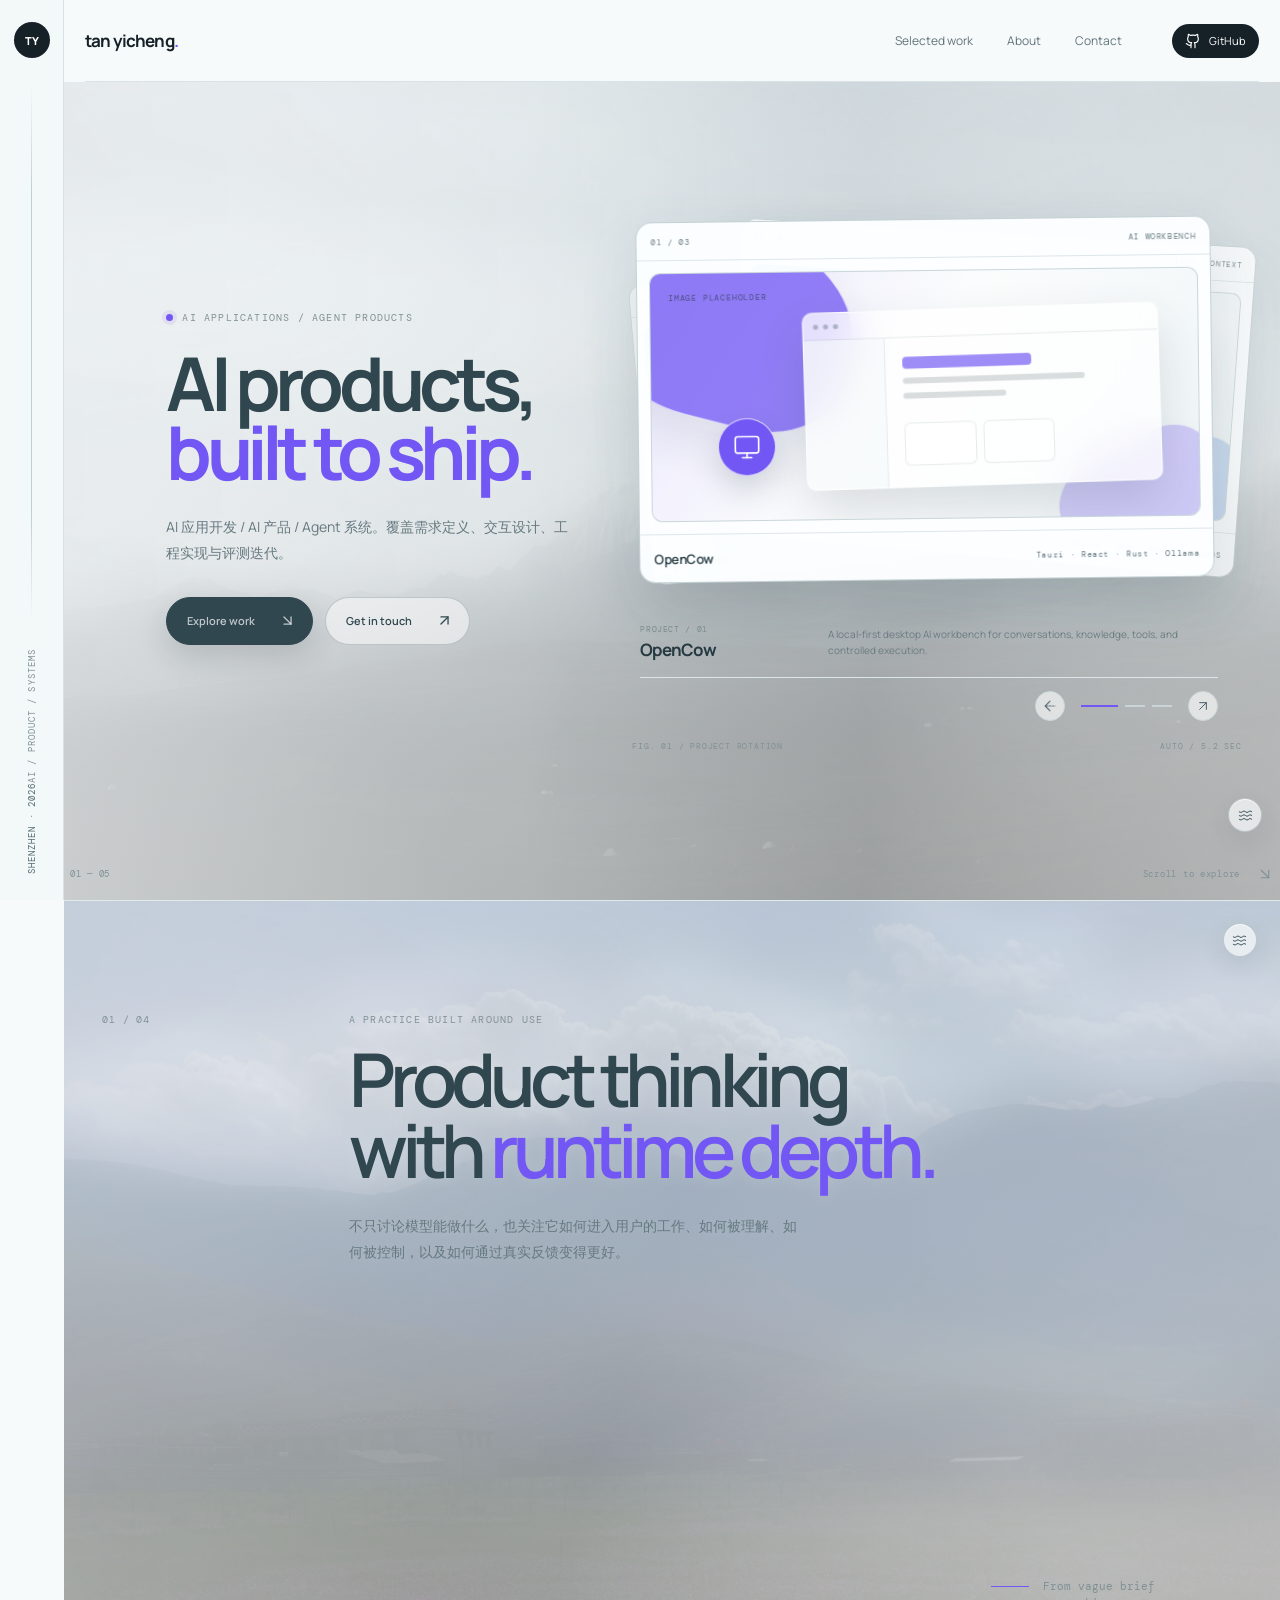
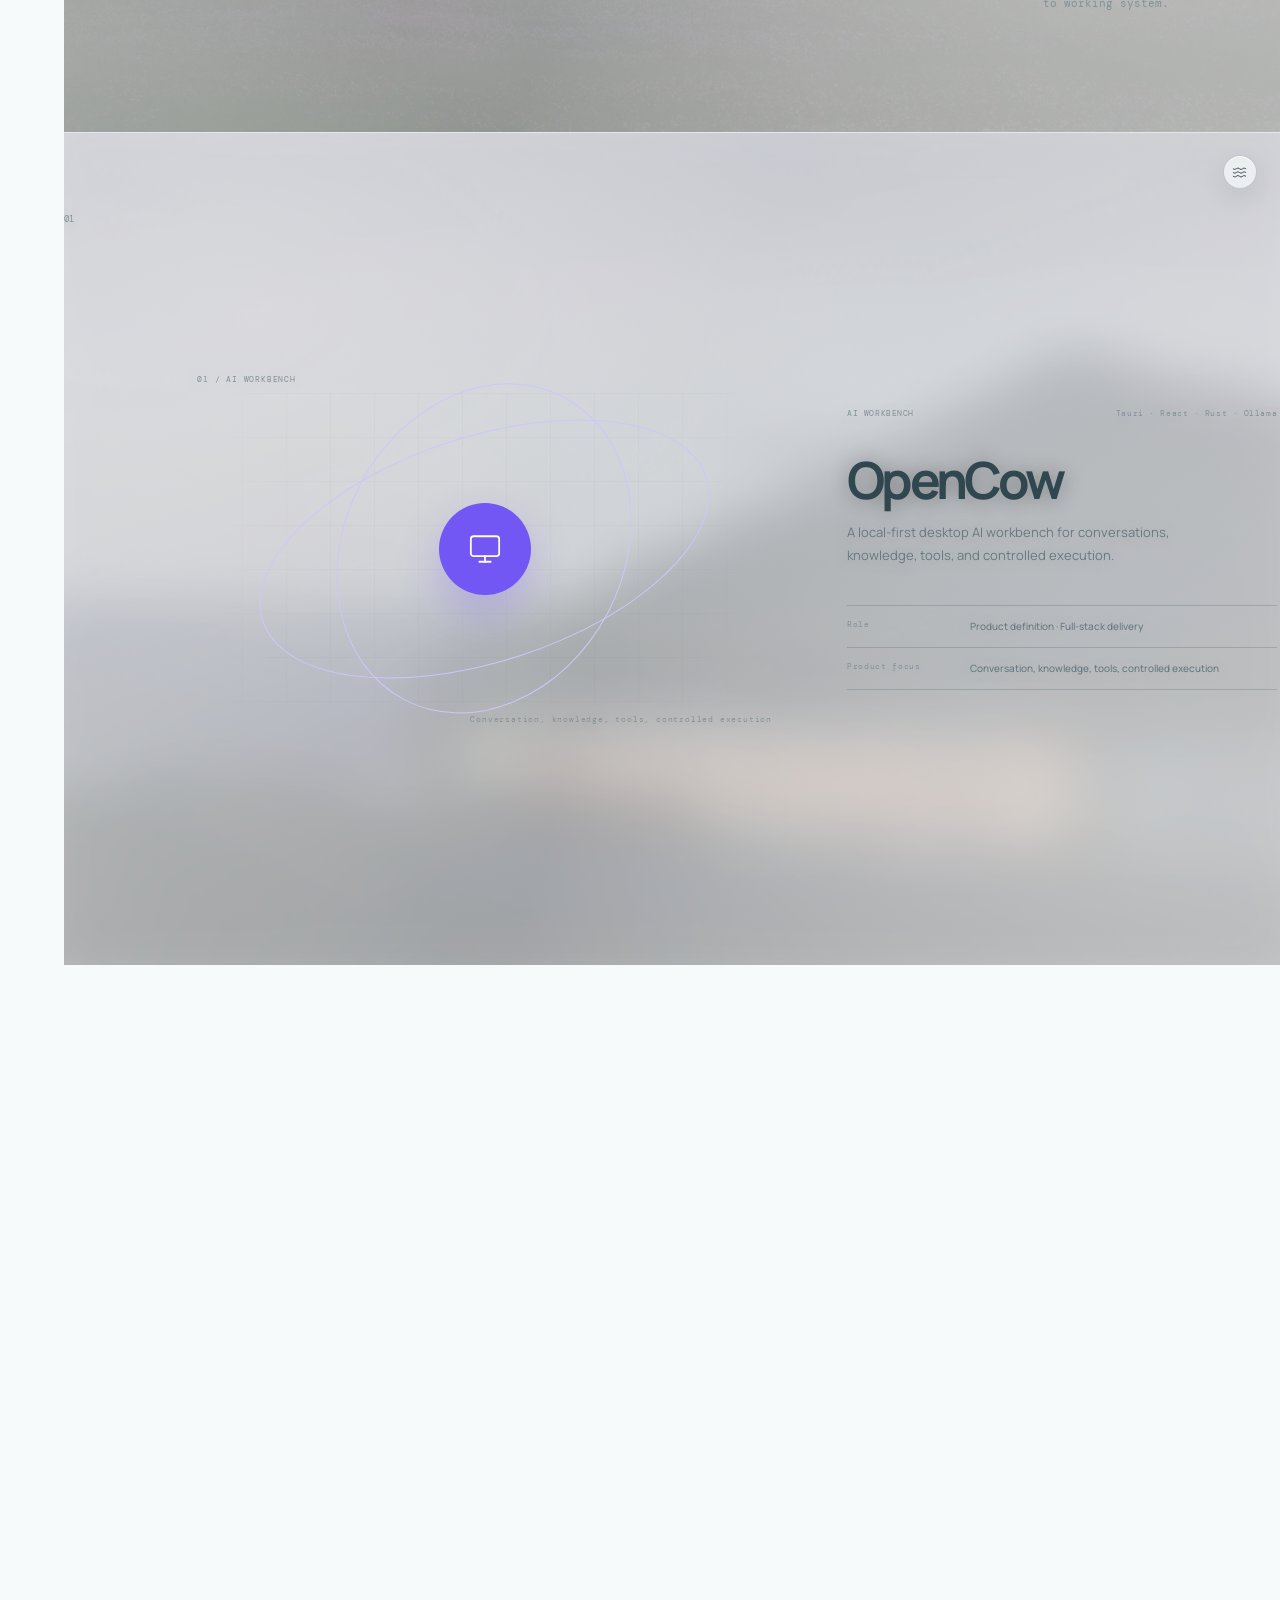
==== commit 998bb0ba: "perf: improve scene pointer responsiveness" ====
--- a/index.html
+++ b/index.html
@@ -51,8 +51,8 @@
       }
     </style>
     <title>谭懿铖 · AI 应用 / Agent / Product</title>
-    <script type="module" crossorigin src="/portfolio-assets/index-63O9vkIv.js"></script>
-    <link rel="stylesheet" crossorigin href="/portfolio-assets/index-B07uNyHf.css">
+    <script type="module" crossorigin src="/portfolio-assets/index-WdxlFAcu.js"></script>
+    <link rel="stylesheet" crossorigin href="/portfolio-assets/index-DJ9gZr0p.css">
   </head>
   <body>
     <div id="preload-screen" aria-hidden="true">
--- a/portfolio-assets/index-DJ9gZr0p.css
+++ b/portfolio-assets/index-DJ9gZr0p.css
@@ -0,0 +1 @@
+:root{font-family:Manrope,-apple-system,BlinkMacSystemFont,Segoe UI,sans-serif;color:#152027;background:#f7fafb;font-synthesis:none;text-rendering:optimizeLegibility;--ink: #152027;--muted: #708087;--line: #d9e3e5;--accent: #7257f4;--cyan: #58c9d0;--rail: 64px;--max: 1880px}*{box-sizing:border-box}html{scroll-behavior:smooth}body{margin:0;min-width:320px;overflow-x:hidden;background:#f7fafb}button,a{font:inherit}a{color:inherit;text-decoration:none}button{border:0;cursor:pointer}@property --reveal-a{syntax: "<length>"; inherits: true; initial-value: 0px;}@property --reveal-b{syntax: "<length>"; inherits: true; initial-value: 0px;}@property --reveal-c{syntax: "<length>"; inherits: true; initial-value: 0px;}@property --wipe-angle-left{syntax: "<angle>"; inherits: true; initial-value: 0deg;}@property --wipe-angle-right{syntax: "<angle>"; inherits: true; initial-value: 0deg;}.scene-section{--pointer-x: 50%;--pointer-y: 50%;--reveal-a: 0px;--reveal-b: 0px;--reveal-c: 0px;--scatter-x: 25px;--scatter-y: 18px;--wipe-angle-left: 0deg;--wipe-angle-right: 0deg;--scene-fog-main: #30474f;--scene-fog-muted: #667980;--scene-fog-soft: #819196;--scene-fog-line: rgba(78, 103, 110, .28);--scene-fog-control: #31474f;--scene-fog-control-bg: rgba(247, 250, 251, .72);--scene-fog-control-border: rgba(102, 125, 132, .34);--scene-clear-main: #173038;--scene-clear-muted: #536a72;--scene-clear-soft: #74868c;--scene-clear-line: rgba(58, 84, 91, .28);--scene-clear-control: #203b43;--scene-clear-control-bg: rgba(247, 250, 251, .7);--scene-clear-control-border: rgba(87, 111, 118, .36);--scene-text-main: var(--scene-fog-main);--scene-text-muted: var(--scene-fog-muted);--scene-text-soft: var(--scene-fog-soft);--scene-text-line: var(--scene-fog-line);--scene-control: var(--scene-fog-control);--scene-control-bg: var(--scene-fog-control-bg);--scene-control-border: var(--scene-fog-control-border);--scene-text-accent: #7257f4;--scene-text-shadow: 0 1px 16px rgba(247, 250, 251, .2);position:relative;isolation:isolate;color:var(--scene-text-main)}.scene-clear-light{--scene-clear-main: #f1f8f5;--scene-clear-muted: rgba(231, 243, 239, .8);--scene-clear-soft: rgba(207, 227, 222, .76);--scene-clear-line: rgba(232, 246, 241, .32);--scene-clear-control: #eff8f5;--scene-clear-control-bg: rgba(11, 29, 35, .64);--scene-clear-control-border: rgba(228, 244, 239, .38);--scene-text-accent: #c0b5ff;--scene-text-shadow: 0 1px 20px rgba(4, 14, 18, .32)}.contact-section{--scene-fog-main: #e7f1ef;--scene-fog-muted: rgba(211, 228, 224, .84);--scene-fog-soft: rgba(170, 198, 195, .82);--scene-fog-line: rgba(201, 228, 222, .24);--scene-fog-control: #dcece8;--scene-fog-control-bg: rgba(13, 31, 38, .58);--scene-fog-control-border: rgba(215, 237, 231, .34);--scene-text-shadow: 0 1px 20px rgba(4, 14, 18, .28)}.scene-section.is-wiping,.scene-section.is-cleared{--scene-text-main: var(--scene-clear-main);--scene-text-muted: var(--scene-clear-muted);--scene-text-soft: var(--scene-clear-soft);--scene-text-line: var(--scene-clear-line);--scene-control: var(--scene-clear-control);--scene-control-bg: var(--scene-clear-control-bg);--scene-control-border: var(--scene-clear-control-border)}.scene-section.is-condensing{--scene-text-main: var(--scene-fog-main);--scene-text-muted: var(--scene-fog-muted);--scene-text-soft: var(--scene-fog-soft);--scene-text-line: var(--scene-fog-line);--scene-control: var(--scene-fog-control);--scene-control-bg: var(--scene-fog-control-bg);--scene-control-border: var(--scene-fog-control-border)}.scene-section>:not(.scene-backdrop):not(.scene-wiper-stage):not(.scene-wiper){z-index:2}.scene-section:not(.hero-section){content-visibility:auto;contain-intrinsic-size:0 820px}.scene-backdrop{position:absolute;z-index:0;top:0;bottom:0;left:0;width:100%;overflow:hidden;pointer-events:none;background:#eef3f4}.scene-photo{position:absolute;top:0;right:0;bottom:0;left:0;width:100%;height:100%;object-fit:cover;object-position:var(--scene-position)}.scene-photo-preview{opacity:.96;filter:blur(25px) saturate(.5) brightness(.91);transform:scale(1.035);background:var(--scene-preview) var(--scene-position) / cover no-repeat}.scene-photo-clear{opacity:0;filter:saturate(.92) contrast(.98);transform:translateZ(0);transition:opacity .4s ease}.is-scene-loaded .scene-photo-clear{opacity:1}.scene-fog-glass{position:absolute;z-index:2;top:0;right:0;bottom:0;left:0;overflow:hidden;opacity:1;pointer-events:none;transform:translateZ(0);will-change:auto;transition:opacity 1.25s cubic-bezier(.32,.72,0,1)}.scene-wiper-reveal{position:absolute;z-index:4;top:0;right:0;bottom:0;left:0;overflow:hidden;opacity:0;pointer-events:none;contain:paint;transform:translateZ(0);will-change:auto;mask-image:linear-gradient(transparent,transparent);-webkit-mask-image:linear-gradient(transparent,transparent);mask-composite:add;-webkit-mask-composite:source-over;transition:opacity .12s ease-out}.scene-section.is-defogging .scene-wiper-reveal.scene-wipe-mask{opacity:1;mask-image:radial-gradient(ellipse var(--reveal-a) var(--reveal-b) at calc(var(--pointer-x) - 6px) calc(var(--pointer-y) + 4px),#000 0 25%,rgba(0,0,0,.74) 52%,transparent 100%),radial-gradient(ellipse var(--reveal-b) var(--reveal-c) at calc(var(--pointer-x) + var(--scatter-x)) calc(var(--pointer-y) - var(--scatter-y)),rgba(0,0,0,.9) 0 18%,rgba(0,0,0,.56) 47%,transparent 100%),radial-gradient(ellipse var(--reveal-c) var(--reveal-b) at calc(var(--pointer-x) - var(--scatter-x)) calc(var(--pointer-y) + var(--scatter-y)),rgba(0,0,0,.82) 0 15%,rgba(0,0,0,.48) 43%,transparent 100%);-webkit-mask-image:radial-gradient(ellipse var(--reveal-a) var(--reveal-b) at calc(var(--pointer-x) - 6px) calc(var(--pointer-y) + 4px),#000 0 25%,rgba(0,0,0,.74) 52%,transparent 100%),radial-gradient(ellipse var(--reveal-b) var(--reveal-c) at calc(var(--pointer-x) + var(--scatter-x)) calc(var(--pointer-y) - var(--scatter-y)),rgba(0,0,0,.9) 0 18%,rgba(0,0,0,.56) 47%,transparent 100%),radial-gradient(ellipse var(--reveal-c) var(--reveal-b) at calc(var(--pointer-x) - var(--scatter-x)) calc(var(--pointer-y) + var(--scatter-y)),rgba(0,0,0,.82) 0 15%,rgba(0,0,0,.48) 43%,transparent 100%)}.scene-section.is-defogging .scene-wiper-reveal,.scene-section.is-wiping .scene-wiper-reveal{will-change:opacity,mask-image}.is-wiping .scene-wiper-reveal{opacity:1;transition:none;mask-image:conic-gradient(from 270deg at 49.5% 102%,#000 0deg var(--wipe-angle-left),rgba(0,0,0,.68) calc(var(--wipe-angle-left) + 4deg),transparent calc(var(--wipe-angle-left) + 11deg) 360deg),conic-gradient(from calc(90deg - var(--wipe-angle-right)) at 50.5% 102%,#000 0deg var(--wipe-angle-right),rgba(0,0,0,.68) calc(var(--wipe-angle-right) + 4deg),transparent calc(var(--wipe-angle-right) + 11deg) 360deg);-webkit-mask-image:conic-gradient(from 270deg at 49.5% 102%,#000 0deg var(--wipe-angle-left),rgba(0,0,0,.68) calc(var(--wipe-angle-left) + 4deg),transparent calc(var(--wipe-angle-left) + 11deg) 360deg),conic-gradient(from calc(90deg - var(--wipe-angle-right)) at 50.5% 102%,#000 0deg var(--wipe-angle-right),rgba(0,0,0,.68) calc(var(--wipe-angle-right) + 4deg),transparent calc(var(--wipe-angle-right) + 11deg) 360deg)}.scene-photo-reveal,.scene-photo-condensation{transition:none}.scene-reveal-residual{opacity:.03;transition:none;will-change:auto}.scene-fog-photo{position:absolute;top:-3%;right:-3%;bottom:-3%;left:-3%;opacity:.82;background:var(--scene-preview) var(--scene-position) / cover no-repeat;filter:blur(22px) saturate(.52) brightness(.86);transform:scale(1.035)}.scene-mist{position:absolute;top:0;right:0;bottom:0;left:0;opacity:.63;background:radial-gradient(ellipse at 16% 22%,rgba(247,250,251,.58),transparent 47%),radial-gradient(ellipse at 71% 30%,rgba(218,232,235,.38),transparent 51%),radial-gradient(ellipse at 84% 78%,rgba(246,249,250,.46),transparent 48%),linear-gradient(108deg,#f7fafbb8,#d6e5e97a 48%,#f9fbfcbd)}.scene-condensation{--condense-1: 0vmax;--condense-2: 0vmax;--condense-3: 0vmax;--condense-4: 0vmax;--condense-5: 0vmax;--condense-6: 0vmax;--condense-7: 0vmax;--condense-fill: 0;position:absolute;z-index:5;top:0;right:0;bottom:0;left:0;opacity:0;overflow:hidden;pointer-events:none;contain:paint;transform:translateZ(0);will-change:auto;mask-image:radial-gradient(ellipse var(--condense-1) calc(var(--condense-1) * .68) at 8% 18%,#000 0 54%,rgba(0,0,0,.72) 72%,transparent 100%),radial-gradient(ellipse var(--condense-2) calc(var(--condense-2) * .82) at 24% 74%,#000 0 52%,rgba(0,0,0,.68) 73%,transparent 100%),radial-gradient(ellipse var(--condense-3) calc(var(--condense-3) * .71) at 39% 28%,#000 0 55%,rgba(0,0,0,.74) 74%,transparent 100%),radial-gradient(ellipse var(--condense-4) calc(var(--condense-4) * .88) at 53% 64%,#000 0 51%,rgba(0,0,0,.7) 72%,transparent 100%),radial-gradient(ellipse var(--condense-5) calc(var(--condense-5) * .66) at 68% 17%,#000 0 56%,rgba(0,0,0,.73) 75%,transparent 100%),radial-gradient(ellipse var(--condense-6) calc(var(--condense-6) * .8) at 81% 78%,#000 0 52%,rgba(0,0,0,.69) 72%,transparent 100%),radial-gradient(ellipse var(--condense-7) calc(var(--condense-7) * .72) at 93% 41%,#000 0 55%,rgba(0,0,0,.72) 74%,transparent 100%),linear-gradient(rgba(0,0,0,var(--condense-fill)),rgba(0,0,0,var(--condense-fill)));-webkit-mask-image:radial-gradient(ellipse var(--condense-1) calc(var(--condense-1) * .68) at 8% 18%,#000 0 54%,rgba(0,0,0,.72) 72%,transparent 100%),radial-gradient(ellipse var(--condense-2) calc(var(--condense-2) * .82) at 24% 74%,#000 0 52%,rgba(0,0,0,.68) 73%,transparent 100%),radial-gradient(ellipse var(--condense-3) calc(var(--condense-3) * .71) at 39% 28%,#000 0 55%,rgba(0,0,0,.74) 74%,transparent 100%),radial-gradient(ellipse var(--condense-4) calc(var(--condense-4) * .88) at 53% 64%,#000 0 51%,rgba(0,0,0,.7) 72%,transparent 100%),radial-gradient(ellipse var(--condense-5) calc(var(--condense-5) * .66) at 68% 17%,#000 0 56%,rgba(0,0,0,.73) 75%,transparent 100%),radial-gradient(ellipse var(--condense-6) calc(var(--condense-6) * .8) at 81% 78%,#000 0 52%,rgba(0,0,0,.69) 72%,transparent 100%),radial-gradient(ellipse var(--condense-7) calc(var(--condense-7) * .72) at 93% 41%,#000 0 55%,rgba(0,0,0,.72) 74%,transparent 100%),linear-gradient(rgba(0,0,0,var(--condense-fill)),rgba(0,0,0,var(--condense-fill)));mask-composite:add;-webkit-mask-composite:source-over}.scene-section.is-condensing .scene-condensation{will-change:opacity,mask-image}.scene-condensation-fog{opacity:1;transition:none;will-change:auto}.scene-fog-legibility,.scene-reveal-legibility,.scene-legibility{position:absolute;z-index:3;top:0;right:0;bottom:0;left:0;background:#f7fafb80}.scene-fog-legibility{opacity:.72}.scene-reveal-legibility{opacity:.44}.scene-legibility{opacity:0;transition:opacity 1.1s cubic-bezier(.32,.72,0,1)}.scene-focus-hero .scene-fog-legibility,.scene-focus-hero .scene-reveal-legibility,.scene-focus-hero .scene-legibility{background:linear-gradient(90deg,#f7fafbf5,#f7fafbd4 38%,#f7fafb7a 66%,#f7fafb94)}.scene-focus-right .scene-fog-legibility,.scene-focus-right .scene-reveal-legibility,.scene-focus-right .scene-legibility{background:linear-gradient(90deg,#f7fafb8f,#f7fafb7a 46%,#f7fafbd1)}.scene-color .scene-fog-legibility,.scene-color .scene-reveal-legibility,.scene-color .scene-legibility{background:#f7fafbad}.scene-warm .scene-fog-legibility,.scene-warm .scene-reveal-legibility,.scene-warm .scene-legibility{background:#f7f8f9ab}.scene-dark:not(.contact-section) .scene-fog-legibility,.scene-dark:not(.contact-section) .scene-reveal-legibility,.scene-dark:not(.contact-section) .scene-legibility{background:#f7fafbb5}.scene-clear-light .scene-reveal-legibility,.scene-clear-light .scene-legibility{background:linear-gradient(90deg,#09141957,#09141933 42%,#091419b8)}.hero-section .scene-reveal-legibility{opacity:.59}.project-detail .scene-reveal-legibility{opacity:.54}.scene-clear-light .scene-reveal-legibility{opacity:.7}.scene-loading-line{position:absolute;z-index:4;right:0;bottom:0;left:0;height:2px;opacity:.68;background:linear-gradient(90deg,transparent,rgba(114,87,244,.82),transparent);transform:translate(-100%);animation:scene-loading 1.7s cubic-bezier(.32,.72,0,1) infinite;transition:opacity .35s}.is-scene-loaded .scene-loading-line{opacity:0;animation-play-state:paused}@keyframes scene-loading{to{transform:translate(100%)}}.scene-wiper-stage{position:absolute;z-index:4;top:0;bottom:0;left:0;width:100%;overflow:hidden;pointer-events:none}.scene-wiper-blade{position:absolute;bottom:-24px;left:50%;width:min(48vw,920px);opacity:0;visibility:hidden;will-change:transform,opacity}.scene-wiper-blade img{display:block;width:100%;height:auto;pointer-events:none;filter:none}.scene-wiper-left{transform:translate(-100%);transform-origin:98.5% 50%}.scene-wiper-right{transform-origin:1.5% 50%}.scene-wiper-right img{transform:scaleX(-1)}.scene-wiper{position:absolute;z-index:5;right:clamp(14px,1.8vw,30px);bottom:clamp(14px,1.8vw,28px);display:grid;place-items:center;width:34px;height:34px;padding:0;color:var(--scene-control);border:1px solid var(--scene-control-border);border-radius:50%;background:var(--scene-control-bg);box-shadow:inset 0 1px #ffffffbd,0 9px 24px #243b431a;-webkit-backdrop-filter:blur(15px);backdrop-filter:blur(15px);text-shadow:var(--scene-text-shadow);transition:color .48s cubic-bezier(.32,.72,0,1),background .48s cubic-bezier(.32,.72,0,1),text-shadow .48s cubic-bezier(.32,.72,0,1),border-color .48s cubic-bezier(.32,.72,0,1),transform .28s cubic-bezier(.32,.72,0,1),opacity .28s}.scene-wiper:hover{color:var(--scene-control-bg);background:var(--scene-control);transform:translateY(-2px)}.scene-wiper:active{transform:translateY(0) scale(.96)}.scene-wiper:focus-visible{outline:2px solid var(--accent);outline-offset:3px}.scene-wiper:disabled{cursor:default;opacity:.48}.scene-wiper:disabled:hover{color:var(--scene-control);background:var(--scene-control-bg);transform:none}.is-cleared{--reveal-a: 120vw;--reveal-b: 120vw;--reveal-c: 120vw}.is-cleared .scene-backdrop>.scene-fog-glass{opacity:.03}.is-condensing .scene-condensation{opacity:1}.is-cleared .scene-legibility{opacity:.44}.hero-section.is-cleared .scene-legibility{opacity:.59}.project-detail.is-cleared .scene-legibility{opacity:.54}.scene-clear-light.is-cleared .scene-legibility{opacity:.7}.hero-section .scene-wiper{right:18px;bottom:68px}.statement-section .scene-wiper,.project-detail .scene-wiper,.capabilities-section .scene-wiper{top:22px;bottom:auto}.site-shell{position:relative;z-index:1;min-height:100vh;padding-left:var(--rail)}.side-rail{position:fixed;z-index:20;inset:0 auto 0 0;width:var(--rail);display:flex;align-items:center;flex-direction:column;padding:22px 0 26px;color:#284149;border-right:1px solid rgba(205,219,222,.75);background:#f1f7f8b8;-webkit-backdrop-filter:blur(24px);backdrop-filter:blur(24px)}.monogram{display:grid;place-items:center;width:36px;height:36px;color:#fff;font-size:11px;font-weight:800;border-radius:50%;background:var(--ink)}.rail-line{width:1px;flex:1;margin:28px 0;background:linear-gradient(to bottom,transparent,#bed0d3 20%,#bed0d3 80%,transparent)}.rail-label,.rail-bottom{font-family:DM Mono,monospace;font-size:9px;letter-spacing:.12em;writing-mode:vertical-rl;transform:rotate(180deg);color:#819196}.rail-bottom{color:#526a72}.top-nav{position:relative;z-index:2;width:min(calc(100% - 42px),var(--max));height:82px;margin:0 auto;display:flex;align-items:center;justify-content:space-between;gap:24px;border-bottom:1px solid var(--line)}.wordmark{font-size:17px;font-weight:700;letter-spacing:-.05em}.wordmark span{color:var(--accent)}.nav-links{display:flex;align-items:center;gap:34px;margin-left:auto;margin-right:26px;font-size:12px;color:#62747b}.nav-links a{transition:color .2s ease}.nav-links a:hover{color:var(--ink)}.nav-actions{display:flex;align-items:center;gap:14px}.nav-github{display:inline-flex;align-items:center;gap:8px;padding:9px 13px;color:#fff;font-size:11px;border-radius:999px;background:var(--ink);transition:transform .2s ease,background .2s ease}.nav-github:hover{transform:translateY(-2px);background:#25424b}.menu-toggle{display:none;place-items:center;width:36px;height:36px;color:var(--ink);background:transparent}.section-pad{width:100%;max-width:none;margin:0 auto;padding-right:clamp(21px,3vw,58px);padding-left:clamp(21px,3vw,58px)}.hero-section{position:relative;min-height:calc(100dvh - 82px);display:grid;grid-template-columns:minmax(0,.88fr) minmax(520px,1.12fr);align-items:center;gap:clamp(34px,4vw,78px);padding-top:42px;padding-bottom:68px}.hero-copy{padding-left:clamp(20px,5vw,92px)}.eyebrow,.section-kicker{display:flex;align-items:center;gap:9px;margin:0;color:var(--scene-text-soft);font:10px DM Mono,monospace;letter-spacing:.12em;text-shadow:var(--scene-text-shadow);transition:color .52s cubic-bezier(.32,.72,0,1),text-shadow .52s cubic-bezier(.32,.72,0,1)}.eyebrow span{display:block;width:7px;height:7px;border-radius:50%;background:var(--accent);box-shadow:0 0 0 4px #7257f41a}h1,h2,h3,p{margin-top:0}.scene-section h1,.scene-section h2,.scene-section h3{color:var(--scene-text-main);text-shadow:var(--scene-text-shadow);transition:color .52s cubic-bezier(.32,.72,0,1),text-shadow .52s cubic-bezier(.32,.72,0,1)}h1 em,h2 em{color:var(--scene-text-accent);font-style:normal;transition:color .52s cubic-bezier(.32,.72,0,1)}.hero-copy h1{max-width:760px;margin:25px 0 28px;color:var(--scene-text-main);font-size:clamp(54px,5.8vw,98px);line-height:.92;letter-spacing:-.078em;font-weight:700}.hero-description{max-width:480px;color:var(--scene-text-muted);font-size:14px;line-height:1.85;text-shadow:var(--scene-text-shadow);transition:color .52s cubic-bezier(.32,.72,0,1),text-shadow .52s cubic-bezier(.32,.72,0,1)}.hero-actions{display:flex;align-items:center;flex-wrap:wrap;gap:12px;margin-top:31px}.button{display:inline-flex;align-items:center;justify-content:center;gap:24px;min-height:48px;padding:0 16px 0 20px;white-space:nowrap;font-size:11px;font-weight:600;border-radius:999px;transition:transform .2s ease,box-shadow .2s ease,background .2s ease,border-color .2s ease}.button:hover{transform:translateY(-2px)}.button:active{transform:translateY(0) scale(.98)}.button-dark{color:var(--scene-control-bg);border:1px solid var(--scene-control);background:var(--scene-control);box-shadow:0 12px 30px #15202726;transition:color .52s cubic-bezier(.32,.72,0,1),background .52s cubic-bezier(.32,.72,0,1),border-color .52s cubic-bezier(.32,.72,0,1),transform .2s ease,box-shadow .2s ease}.button-dark:hover{color:var(--scene-control-bg);background:var(--scene-text-main);border-color:var(--scene-text-main);box-shadow:0 16px 32px #15202733}.button-quiet{color:var(--scene-text-main);border:1px solid var(--scene-text-line);background:#ffffff85;-webkit-backdrop-filter:blur(12px);backdrop-filter:blur(12px);text-shadow:var(--scene-text-shadow);transition:color .52s cubic-bezier(.32,.72,0,1),background .52s cubic-bezier(.32,.72,0,1),border-color .52s cubic-bezier(.32,.72,0,1),text-shadow .52s cubic-bezier(.32,.72,0,1),transform .2s ease,box-shadow .2s ease}.button-quiet:hover{color:var(--scene-control);border-color:var(--scene-control-border);background:var(--scene-control-bg);box-shadow:0 10px 24px #314f5817}.hero-art{position:relative;min-height:556px;display:flex;align-items:center;padding:20px 0 47px}.hero-project-carousel{width:100%}.carousel-stage{position:relative;height:392px;perspective:1400px;transform-style:preserve-3d}.carousel-card{--card-accent: #7257f4;--card-soft: #e9e5ff;position:absolute;top:11px;right:26px;bottom:20px;left:8px;display:grid;grid-template-rows:38px 1fr 48px;overflow:hidden;border:1px solid rgba(190,205,209,.9);border-radius:16px;background:#fcfefff7;box-shadow:0 28px 60px #2b464f1f;transform-origin:50% 108%;backface-visibility:hidden;transition:transform .92s cubic-bezier(.22,.72,.22,1),opacity .58s ease,filter .58s ease,box-shadow .58s ease}.carousel-card.violet{--card-accent: #7257f4;--card-soft: #e8e3ff}.carousel-card.blue{--card-accent: #3f83e8;--card-soft: #dcecff}.carousel-card.mint{--card-accent: #2f9c86;--card-soft: #d8f0e9}.carousel-card.is-current{z-index:3;opacity:1;filter:none;transform:translateZ(0) rotate(-.7deg) rotateY(0) scale(1)}.carousel-card.is-next{z-index:2;opacity:.82;filter:saturate(.82);transform:translate3d(43px,-17px,-80px) rotate(4.2deg) rotateY(-7deg) scale(.95)}.carousel-card.is-back{z-index:1;opacity:.58;filter:saturate(.58);transform:translate3d(-38px,-5px,-145px) rotate(-5deg) rotateY(8deg) scale(.9)}.carousel-card-top,.carousel-card-bottom{display:flex;align-items:center;justify-content:space-between;gap:16px;padding:0 14px;color:#667a81;font:8px DM Mono,monospace;letter-spacing:.08em}.carousel-card-top{border-bottom:1px solid #dde6e8}.carousel-card-bottom{color:#5f747b;border-top:1px solid #dde6e8}.carousel-card-bottom strong{color:#233840;font:600 13px Manrope,sans-serif;letter-spacing:-.035em}.carousel-media{position:relative;overflow:hidden;margin:12px;border:1px solid rgba(190,205,209,.78);border-radius:11px;background:#f2f6f7}.media-haze{position:absolute;top:0;right:0;bottom:0;left:0;opacity:.8;background:linear-gradient(125deg,var(--card-soft),rgba(255,255,255,.88) 46%,#eef5f6)}.media-shape{position:absolute;z-index:1;border:1px solid rgba(255,255,255,.7);background:var(--card-accent);opacity:.76;box-shadow:0 22px 48px #2d445824}.media-shape-one{width:46%;height:78%;top:-18%;left:-9%;border-radius:20% 48% 34% 42%;transform:rotate(15deg)}.media-shape-two{width:30%;height:46%;right:-4%;bottom:-15%;border-radius:44% 28% 48% 34%;opacity:.28;transform:rotate(-22deg)}.media-window{position:absolute;z-index:2;top:15%;right:7%;bottom:13%;width:65%;overflow:hidden;border:1px solid rgba(255,255,255,.94);border-radius:10px;background:#ffffffc2;box-shadow:0 22px 46px #30475829;-webkit-backdrop-filter:blur(18px);backdrop-filter:blur(18px);transform:rotate(-1.2deg)}.media-window-bar{height:27px;display:flex;align-items:center;gap:5px;padding:0 10px;border-bottom:1px solid rgba(124,147,154,.18)}.media-window-bar i{width:5px;height:5px;border-radius:50%;background:#4b5e6661}.media-window-body{height:calc(100% - 27px);display:grid;grid-template-columns:23% 1fr}.media-sidebar{border-right:1px solid rgba(124,147,154,.16);background:#f5f9fa94}.media-content{padding:19px 17px}.media-title-line,.media-copy-line{height:6px;margin-bottom:9px;border-radius:4px;background:#32474f2e}.media-title-line{width:54%;height:12px;background:var(--card-accent);opacity:.68}.media-copy-line{width:76%}.media-copy-line.short{width:43%}.media-actions{display:flex;gap:7px;margin-top:24px}.media-actions i{width:30%;height:43px;border:1px solid rgba(118,141,148,.18);border-radius:6px;background:#ffffffb8}.media-icon{position:absolute;z-index:3;left:12%;bottom:18%;display:grid;place-items:center;width:58px;height:58px;color:#fff;border:1px solid rgba(255,255,255,.72);border-radius:50%;background:var(--card-accent);box-shadow:0 15px 30px #2339462b}.media-placeholder{position:absolute;z-index:3;top:19px;left:18px;color:#22343c9e;font:8px DM Mono,monospace;letter-spacing:.1em}.carousel-caption{min-height:71px;display:grid;grid-template-columns:minmax(130px,.42fr) 1fr;gap:24px;align-items:center;margin:7px 24px 0 8px;padding:10px 0;border-bottom:1px solid #dce5e7}.carousel-caption>div{display:grid;gap:4px}.carousel-caption span{color:#7c8d92;font:8px DM Mono,monospace;letter-spacing:.08em}.carousel-caption strong{color:#243940;font-size:17px;letter-spacing:-.05em}.carousel-caption p{max-width:410px;margin:0;color:#6b7d83;font-size:10px;line-height:1.6}.carousel-controls{display:flex;align-items:center;justify-content:flex-end;gap:11px;margin:13px 24px 0 8px}.carousel-controls>button{display:grid;place-items:center;width:30px;height:30px;color:#465d65;border:1px solid #cad7da;border-radius:50%;background:#ffffff9e;transition:color .2s ease,border-color .2s ease,transform .2s ease,background .2s ease}.carousel-controls>button:hover{color:#fff;border-color:var(--ink);background:var(--ink);transform:translateY(-1px)}.rotate-left{transform:rotate(-135deg)}.carousel-dots{display:flex;align-items:center;gap:7px;padding:0 5px}.carousel-dots button{width:20px;height:2px;padding:0;background:#c9d4d7;transition:width .35s ease,background .35s ease}.carousel-dots button.is-active{width:37px;background:var(--accent)}.art-caption{position:absolute;z-index:3;right:0;bottom:17px;left:0;display:flex;justify-content:space-between;color:var(--scene-text-soft);font:8px DM Mono,monospace;letter-spacing:.1em;text-shadow:var(--scene-text-shadow);transition:color .52s cubic-bezier(.32,.72,0,1),text-shadow .52s cubic-bezier(.32,.72,0,1)}.hero-footer{position:absolute;right:0;bottom:17px;left:0;display:flex;align-items:center;gap:16px;padding:0 6px;color:var(--scene-text-soft);font:9px DM Mono,monospace;letter-spacing:.08em;text-shadow:var(--scene-text-shadow);transition:color .52s cubic-bezier(.32,.72,0,1),text-shadow .52s cubic-bezier(.32,.72,0,1)}.hero-footer span:nth-child(2){margin-left:auto}.statement-section,.projects-section,.capabilities-section,.contact-section{border-top:1px solid rgba(217,227,229,.72)}.statement-section{position:relative;display:grid;grid-template-columns:19% 1fr 22%;gap:30px;min-height:clamp(780px,65vw,1240px);padding-top:112px;padding-bottom:110px}.section-index{color:var(--scene-text-soft);font:10px DM Mono,monospace;letter-spacing:.08em;text-shadow:var(--scene-text-shadow);transition:color .52s cubic-bezier(.32,.72,0,1),text-shadow .52s cubic-bezier(.32,.72,0,1)}.statement-content{max-width:750px}.statement-content h2,.section-heading h2,.contact-content h2{margin:18px 0 28px;font-size:clamp(42px,5.8vw,88px);line-height:.95;letter-spacing:-.08em;font-weight:600}.statement-content h2 span,.section-heading h2 span{color:var(--scene-text-accent);transition:color .52s cubic-bezier(.32,.72,0,1)}.statement-body{max-width:460px;color:var(--scene-text-muted);font-size:14px;line-height:1.85;text-shadow:var(--scene-text-shadow);transition:color .52s cubic-bezier(.32,.72,0,1),text-shadow .52s cubic-bezier(.32,.72,0,1)}.statement-side{align-self:end;display:flex;align-items:flex-start;gap:14px;padding-bottom:9px;color:var(--scene-text-soft);font:11px DM Mono,monospace;line-height:1.6;text-shadow:var(--scene-text-shadow);transition:color .52s cubic-bezier(.32,.72,0,1),text-shadow .52s cubic-bezier(.32,.72,0,1)}.side-rule{width:38px;margin-top:8px;border-top:1px solid var(--accent)}.projects-section{padding:0}.project-detail-stack{margin-top:0}.project-detail{min-height:clamp(780px,65vw,1240px);display:grid;grid-template-columns:58px minmax(520px,1.18fr) minmax(360px,.82fr);gap:clamp(30px,4vw,86px);align-items:center;padding:72px 0;scroll-margin-top:76px;opacity:.82;transition:opacity .35s ease}.project-detail.is-active{opacity:1}.project-detail-index{align-self:start;padding-top:8px;color:var(--scene-text-soft);font:9px DM Mono,monospace;text-shadow:var(--scene-text-shadow);transition:color .52s cubic-bezier(.32,.72,0,1),text-shadow .52s cubic-bezier(.32,.72,0,1)}.detail-visual{--detail-accent: #7257f4;position:relative;min-height:390px;display:flex;align-items:center;justify-content:center;overflow:hidden;background:transparent}.detail-visual.violet{--detail-accent: #7257f4;--detail-soft: #e8e3ff}.detail-visual.blue{--detail-accent: #3f83e8;--detail-soft: #dcecff}.detail-visual.mint{--detail-accent: #2f9c86;--detail-soft: #d8f0e9}.detail-visual-grid{position:absolute;top:10%;right:4%;bottom:10%;left:4%;opacity:.27;background-image:linear-gradient(rgba(90,111,116,.12) 1px,transparent 1px),linear-gradient(90deg,rgba(90,111,116,.12) 1px,transparent 1px);background-size:44px 44px;-webkit-mask-image:linear-gradient(90deg,transparent,black 18%,black 82%,transparent);mask-image:linear-gradient(90deg,transparent,black 18%,black 82%,transparent)}.detail-visual-orbit{position:absolute;border:1px solid color-mix(in srgb,var(--detail-accent) 34%,white);border-radius:50%;transform:rotate(-18deg)}.orbit-a{width:75%;height:58%}.orbit-b{width:45%;height:88%;transform:rotate(28deg)}.detail-visual-signal{position:relative;z-index:2;display:grid;place-items:center;width:92px;height:92px;color:#fff;border-radius:50%;background:var(--detail-accent);box-shadow:0 18px 42px color-mix(in srgb,var(--detail-accent) 28%,transparent)}.detail-visual-label,.detail-visual-caption{position:absolute;z-index:2;color:var(--scene-text-soft);font:8px DM Mono,monospace;letter-spacing:.1em;text-shadow:var(--scene-text-shadow);transition:color .52s cubic-bezier(.32,.72,0,1),text-shadow .52s cubic-bezier(.32,.72,0,1)}.detail-visual-label{top:20px;left:24px}.detail-visual-caption{right:24px;bottom:20px;max-width:55%;text-align:right}.detail-copy{max-width:430px}.detail-copy-meta{display:flex;justify-content:space-between;gap:16px;color:var(--scene-text-soft);font:8px DM Mono,monospace;letter-spacing:.07em;text-shadow:var(--scene-text-shadow);transition:color .52s cubic-bezier(.32,.72,0,1),text-shadow .52s cubic-bezier(.32,.72,0,1)}.detail-copy h3{margin:38px 0 19px;color:var(--scene-text-main);font-size:clamp(42px,4vw,68px);line-height:.9;letter-spacing:-.075em}.detail-copy>p{max-width:390px;color:var(--scene-text-muted);font-size:13px;line-height:1.75;text-shadow:var(--scene-text-shadow);transition:color .52s cubic-bezier(.32,.72,0,1),text-shadow .52s cubic-bezier(.32,.72,0,1)}.detail-facts{margin-top:38px;border-top:1px solid var(--line)}.detail-facts div{display:grid;grid-template-columns:105px 1fr;gap:18px;padding:13px 0;border-bottom:1px solid var(--line)}.detail-facts{border-top-color:var(--scene-text-line);transition:border-color .52s cubic-bezier(.32,.72,0,1)}.detail-facts div{border-bottom-color:var(--scene-text-line);transition:border-color .52s cubic-bezier(.32,.72,0,1)}.detail-facts span{color:var(--scene-text-soft);font:8px DM Mono,monospace;letter-spacing:.08em;transition:color .52s cubic-bezier(.32,.72,0,1)}.detail-facts strong{color:var(--scene-text-muted);font-size:10px;font-weight:500;line-height:1.5;text-shadow:var(--scene-text-shadow);transition:color .52s cubic-bezier(.32,.72,0,1),text-shadow .52s cubic-bezier(.32,.72,0,1)}.capabilities-section{min-height:clamp(780px,65vw,1240px);padding-top:112px;padding-bottom:120px}.capabilities-heading{margin-bottom:68px}.capability-grid{display:grid;grid-template-columns:repeat(3,1fr)}.capability{min-height:240px;padding:22px 34px 20px 0}.capability+.capability{padding-left:32px}.capability-top{display:flex;justify-content:space-between;color:var(--scene-text-accent);font:10px DM Mono,monospace;transition:color .52s cubic-bezier(.32,.72,0,1)}.capability h3{margin:56px 0 14px;font-size:23px;letter-spacing:-.06em}.capability p{max-width:290px;margin:0;color:var(--scene-text-muted);font-size:12px;line-height:1.75;text-shadow:var(--scene-text-shadow);transition:color .52s cubic-bezier(.32,.72,0,1),text-shadow .52s cubic-bezier(.32,.72,0,1)}.contact-section{width:100%;max-width:none;min-height:clamp(780px,65vw,1240px);display:flex;flex-direction:column;justify-content:space-between;padding:30px clamp(21px,3vw,58px) 31px;background:transparent;color:var(--scene-text-main)}.contact-section .scene-photo-preview,.contact-section .scene-fog-photo{filter:blur(18px) saturate(.68) brightness(.58)}.contact-section .scene-photo-clear{filter:saturate(.9) brightness(.68) contrast(1.05)}.contact-section .scene-mist{opacity:.48;background:radial-gradient(ellipse at 18% 24%,rgba(192,216,221,.2),transparent 45%),radial-gradient(ellipse at 77% 66%,rgba(111,145,155,.16),transparent 51%),linear-gradient(108deg,#1930388a,#11242b47,#1b32397d)}.contact-section .scene-fog-legibility{opacity:.88;background:linear-gradient(90deg,#0a191fd1,#0e1f26a3 52%,#0d1b21b8)}.contact-section .scene-reveal-legibility,.contact-section .scene-legibility{background:linear-gradient(90deg,#0a191fd1,#0e1f26a3 52%,#0d1b21b8)}.contact-section .scene-reveal-legibility{opacity:.54}.contact-section .scene-legibility{opacity:0}.contact-section.is-cleared .scene-legibility{opacity:.54}.contact-section .scene-wiper{top:28px;right:clamp(20px,3vw,58px);bottom:auto;color:var(--scene-control);border-color:var(--scene-control-border);background:var(--scene-control-bg)}.contact-section .scene-wiper:hover{color:var(--scene-control-bg);background:var(--scene-control)}.contact-section .section-kicker,.contact-location{color:var(--scene-text-soft);text-shadow:var(--scene-text-shadow);transition:color .52s cubic-bezier(.32,.72,0,1),text-shadow .52s cubic-bezier(.32,.72,0,1)}.contact-top,.contact-footer{width:min(100%,var(--max));margin:0 auto;display:flex;justify-content:space-between;align-items:center;gap:20px}.contact-top{padding-bottom:26px;border-bottom:1px solid var(--scene-text-line);transition:border-color .52s cubic-bezier(.32,.72,0,1)}.contact-location,.contact-footer{font:9px DM Mono,monospace;letter-spacing:.08em}.contact-content{width:min(100%,var(--max));margin:0 auto;display:flex;align-items:flex-end;justify-content:space-between;gap:30px;padding:70px 7% 80px}.contact-content h2{margin:0;color:var(--scene-text-main);font-size:clamp(50px,7vw,110px);line-height:.9}.contact-content h2 em{color:var(--scene-text-accent)}.contact-actions{display:flex;align-items:center;gap:12px;padding-bottom:7px}.contact-email{display:inline-flex;align-items:center;gap:13px;color:var(--scene-text-muted);font-size:13px;border-bottom:1px solid var(--scene-text-line);padding-bottom:9px;text-shadow:var(--scene-text-shadow);transition:color .52s cubic-bezier(.32,.72,0,1),text-shadow .52s cubic-bezier(.32,.72,0,1),border-color .52s cubic-bezier(.32,.72,0,1)}.copy-button{display:grid;place-items:center;width:35px;height:35px;color:var(--scene-text-muted);border:1px solid var(--scene-text-line);border-radius:50%;background:transparent;text-shadow:var(--scene-text-shadow);transition:color .52s cubic-bezier(.32,.72,0,1),text-shadow .52s cubic-bezier(.32,.72,0,1),border-color .52s cubic-bezier(.32,.72,0,1)}.contact-footer{padding-top:23px;border-top:1px solid var(--scene-text-line);color:var(--scene-text-soft);text-shadow:var(--scene-text-shadow);transition:color .52s cubic-bezier(.32,.72,0,1),text-shadow .52s cubic-bezier(.32,.72,0,1),border-color .52s cubic-bezier(.32,.72,0,1)}.contact-footer div{display:flex;gap:22px}.contact-footer a{display:inline-flex;align-items:center;gap:6px;transition:color .2s ease}.contact-footer a:hover{color:var(--scene-text-main)}.photography-credit{position:absolute;z-index:3;right:clamp(20px,3vw,58px);bottom:9px;color:var(--scene-text-soft);font:8px DM Mono,monospace;letter-spacing:.06em;text-shadow:var(--scene-text-shadow);transition:color .52s cubic-bezier(.32,.72,0,1),text-shadow .52s cubic-bezier(.32,.72,0,1)}@media(max-width:1050px){:root{--rail: 58px}.section-pad{width:100%;padding-right:30px;padding-left:30px}.hero-section{grid-template-columns:1fr;padding-top:62px}.hero-copy{padding-left:0}.hero-art{min-height:540px}.statement-section{grid-template-columns:13% 1fr 20%}.project-detail{min-height:660px;grid-template-columns:42px minmax(330px,1fr) minmax(250px,.88fr)}}@media(max-width:700px){:root{--rail: 0px}.site-shell{padding-left:0}.side-rail{display:none}.top-nav{width:calc(100% - 36px);height:70px}.nav-links{position:fixed;z-index:15;inset:70px 0 auto;display:none;flex-direction:column;align-items:flex-start;gap:22px;margin:0;padding:26px 18px 31px;border-bottom:1px solid var(--line);background:#f7fafbf2;-webkit-backdrop-filter:blur(24px);backdrop-filter:blur(24px)}.nav-links.is-open{display:flex}.nav-github{padding:9px}.nav-github span{display:none}.menu-toggle{display:grid}.section-pad{width:100%;padding-right:18px;padding-left:18px}.hero-section{min-height:auto;padding-top:60px;padding-bottom:84px}.hero-copy h1{font-size:clamp(48px,14vw,76px)}.hero-description{font-size:13px}.hero-art{min-height:480px;padding-top:38px}.carousel-stage{height:270px}.carousel-card{top:8px;right:12px;bottom:16px;left:2px;grid-template-rows:31px 1fr 38px;border-radius:13px}.carousel-card.is-next{transform:translate3d(25px,-12px,-60px) rotate(4deg) rotateY(-6deg) scale(.94)}.carousel-card.is-back{transform:translate3d(-22px,-4px,-110px) rotate(-5deg) rotateY(7deg) scale(.88)}.carousel-card-top,.carousel-card-bottom{padding:0 10px;font-size:6px}.carousel-card-bottom strong{font-size:10px}.carousel-media{margin:8px;border-radius:9px}.media-window{top:15%;right:7%;bottom:13%;width:65%}.media-icon{width:40px;height:40px;left:10%;bottom:15%}.media-icon svg{width:19px;height:19px}.media-placeholder{top:12px;left:12px;font-size:6px}.media-content{padding:11px 10px}.media-window-bar{height:18px;padding:0 7px}.media-window-bar i{width:3px;height:3px}.media-window-body{height:calc(100% - 18px)}.media-title-line{height:8px;margin-bottom:6px}.media-copy-line{height:4px;margin-bottom:6px}.media-actions{gap:4px;margin-top:13px}.media-actions i{height:24px}.carousel-caption{min-height:75px;grid-template-columns:1fr;gap:5px;margin:8px 12px 0 2px;padding:10px 0}.carousel-caption strong{font-size:16px}.carousel-caption p{font-size:10px}.carousel-controls{margin-right:12px}.art-caption{font-size:6px}.hero-footer{bottom:13px}.statement-section{display:block;min-height:0;padding-top:76px;padding-bottom:80px}.statement-content{margin:74px 0 0}.statement-content h2,.section-heading h2{font-size:clamp(48px,14vw,76px)}.statement-side{margin-top:58px}.projects-section,.capabilities-section{padding-top:78px;padding-bottom:80px}.section-heading{display:block;margin-bottom:42px}.section-aside{margin:30px 0 0}.project-row{grid-template-columns:36px 1fr 24px;padding:19px 0}.project-type{display:none}.project-name{font-size:21px}.project-stage{margin-bottom:40px}.project-detail{display:block;min-height:0;padding:40px 0 48px}.project-detail-index{margin-bottom:18px}.detail-visual{min-height:275px}.detail-copy{max-width:none;padding-top:34px}.detail-copy-meta{font-size:7px}.detail-copy h3{margin:27px 0 15px;font-size:52px}.detail-copy>p{font-size:12px}.detail-facts{margin-top:28px}.detail-facts div{grid-template-columns:86px 1fr;gap:12px}.capability-grid{display:block}.capability,.capability+.capability{min-height:0;padding:22px 0 28px;border-left:0}.capability h3{margin-top:40px}.contact-section{min-height:620px;padding:22px 18px 24px}.contact-top,.contact-footer{align-items:flex-start;flex-direction:column}.contact-content{display:block;padding:48px 0}.contact-content h2{font-size:clamp(54px,15vw,88px)}.contact-actions{margin-top:52px}.contact-footer div{flex-wrap:wrap;gap:14px 20px}}@font-face{font-family:Manrope;font-style:normal;font-display:swap;font-weight:400;src:url(/portfolio-assets/manrope-latin-400-normal-PaqtzbVb.woff2) format("woff2"),url(/portfolio-assets/manrope-latin-400-normal-8tf8FM3T.woff) format("woff")}@font-face{font-family:Manrope;font-style:normal;font-display:swap;font-weight:500;src:url(/portfolio-assets/manrope-latin-500-normal-BYYD-dBL.woff2) format("woff2"),url(/portfolio-assets/manrope-latin-500-normal-DMZssgOp.woff) format("woff")}@font-face{font-family:Manrope;font-style:normal;font-display:swap;font-weight:600;src:url(/portfolio-assets/manrope-latin-600-normal-4f0koTD-.woff2) format("woff2"),url(/portfolio-assets/manrope-latin-600-normal-BqgrALkZ.woff) format("woff")}@font-face{font-family:Manrope;font-style:normal;font-display:swap;font-weight:700;src:url(/portfolio-assets/manrope-latin-700-normal-BZp_XxE4.woff2) format("woff2"),url(/portfolio-assets/manrope-latin-700-normal-DGRFkw-m.woff) format("woff")}@font-face{font-family:Manrope;font-style:normal;font-display:swap;font-weight:800;src:url(/portfolio-assets/manrope-latin-800-normal-BfWYOv1c.woff2) format("woff2"),url(/portfolio-assets/manrope-latin-800-normal-uHUdIJgA.woff) format("woff")}@font-face{font-family:DM Mono;font-style:normal;font-display:swap;font-weight:400;src:url(/portfolio-assets/dm-mono-latin-400-normal-4GdczIuU.woff2) format("woff2"),url(/portfolio-assets/dm-mono-latin-400-normal--0xN8mdc.woff) format("woff")}
